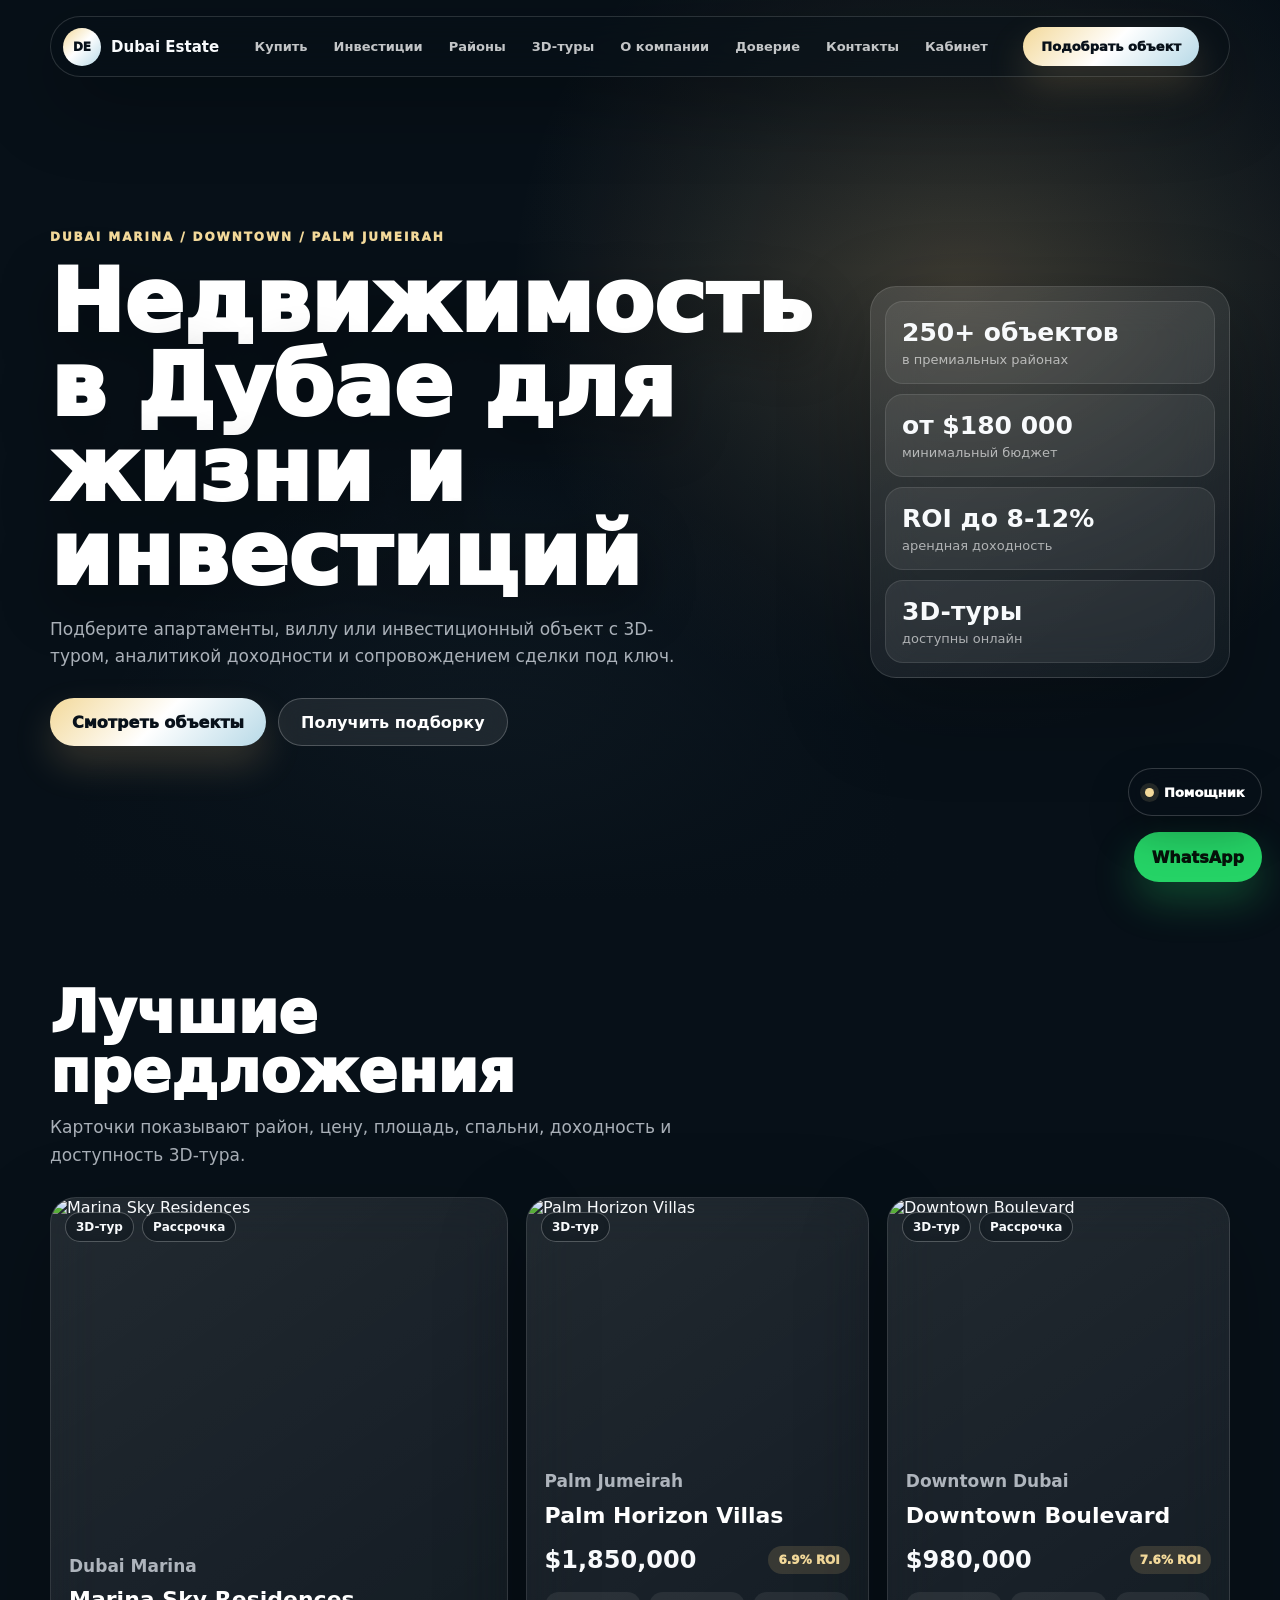
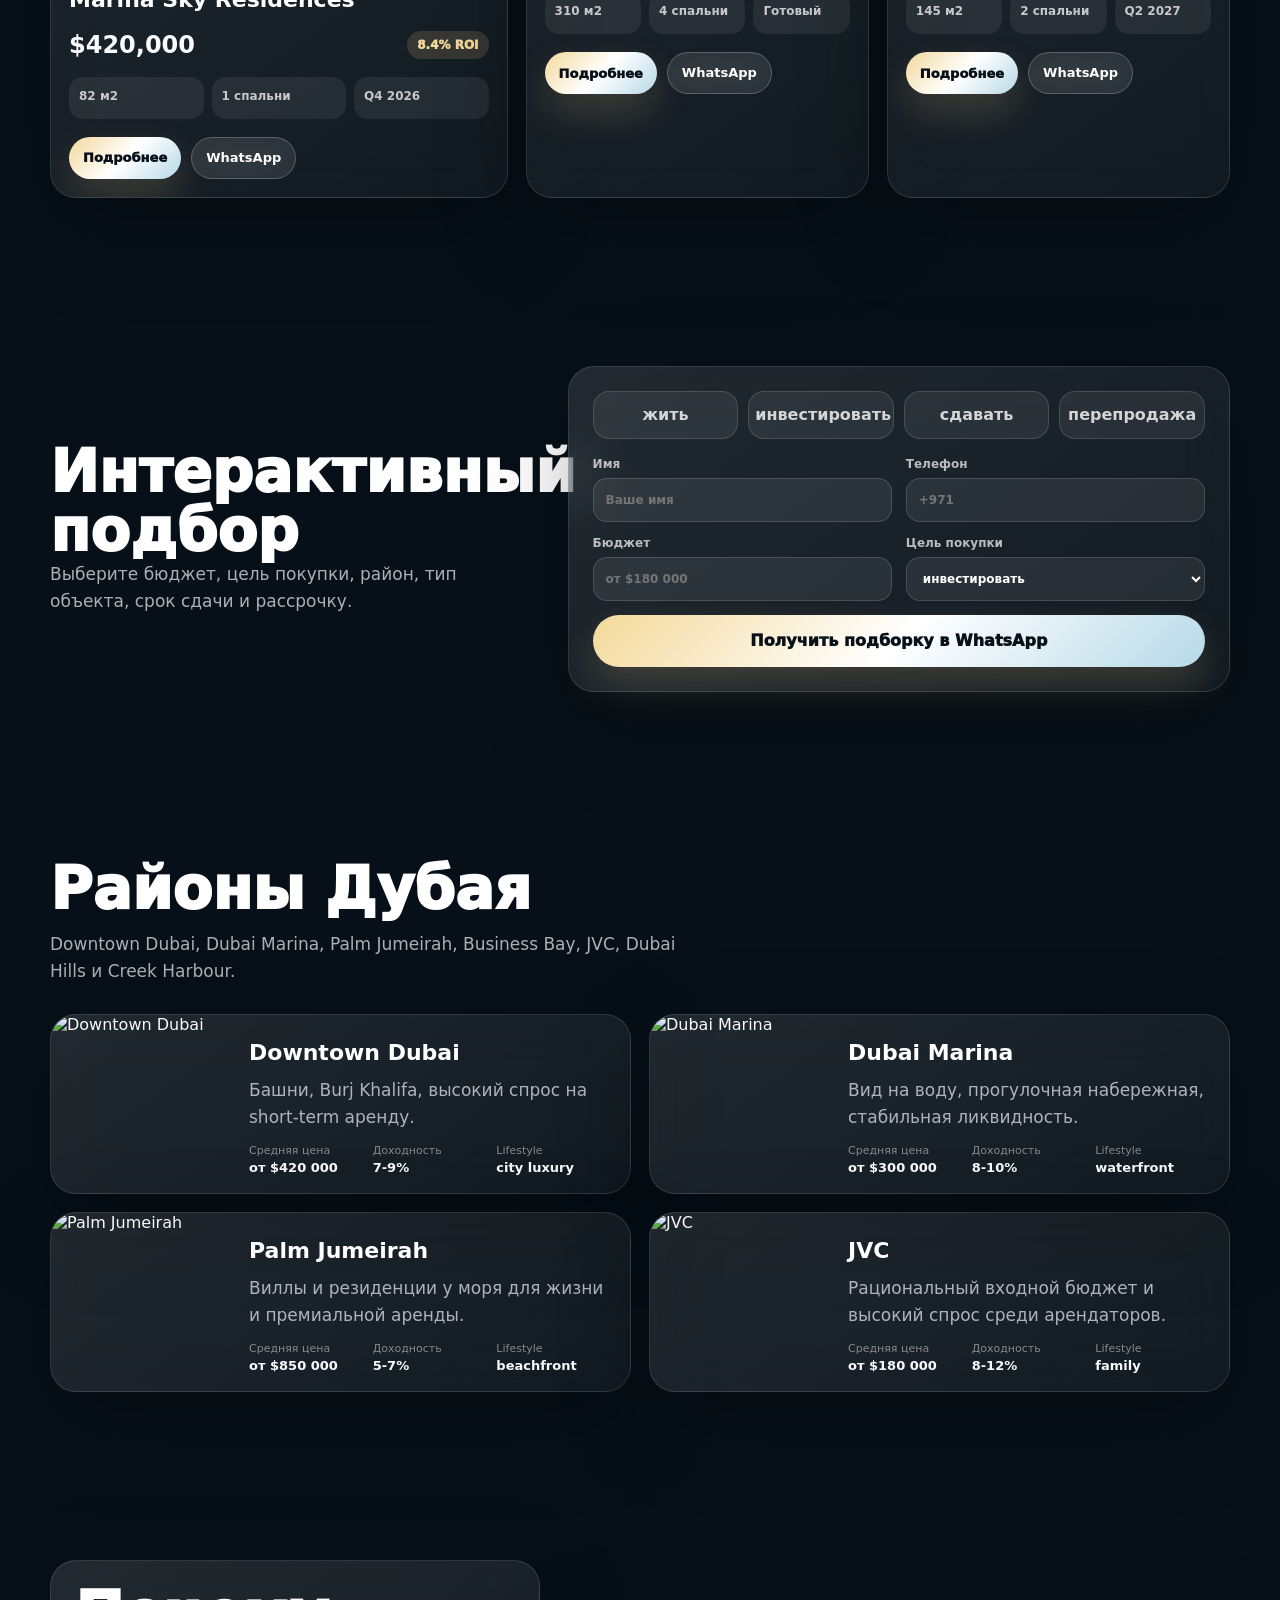
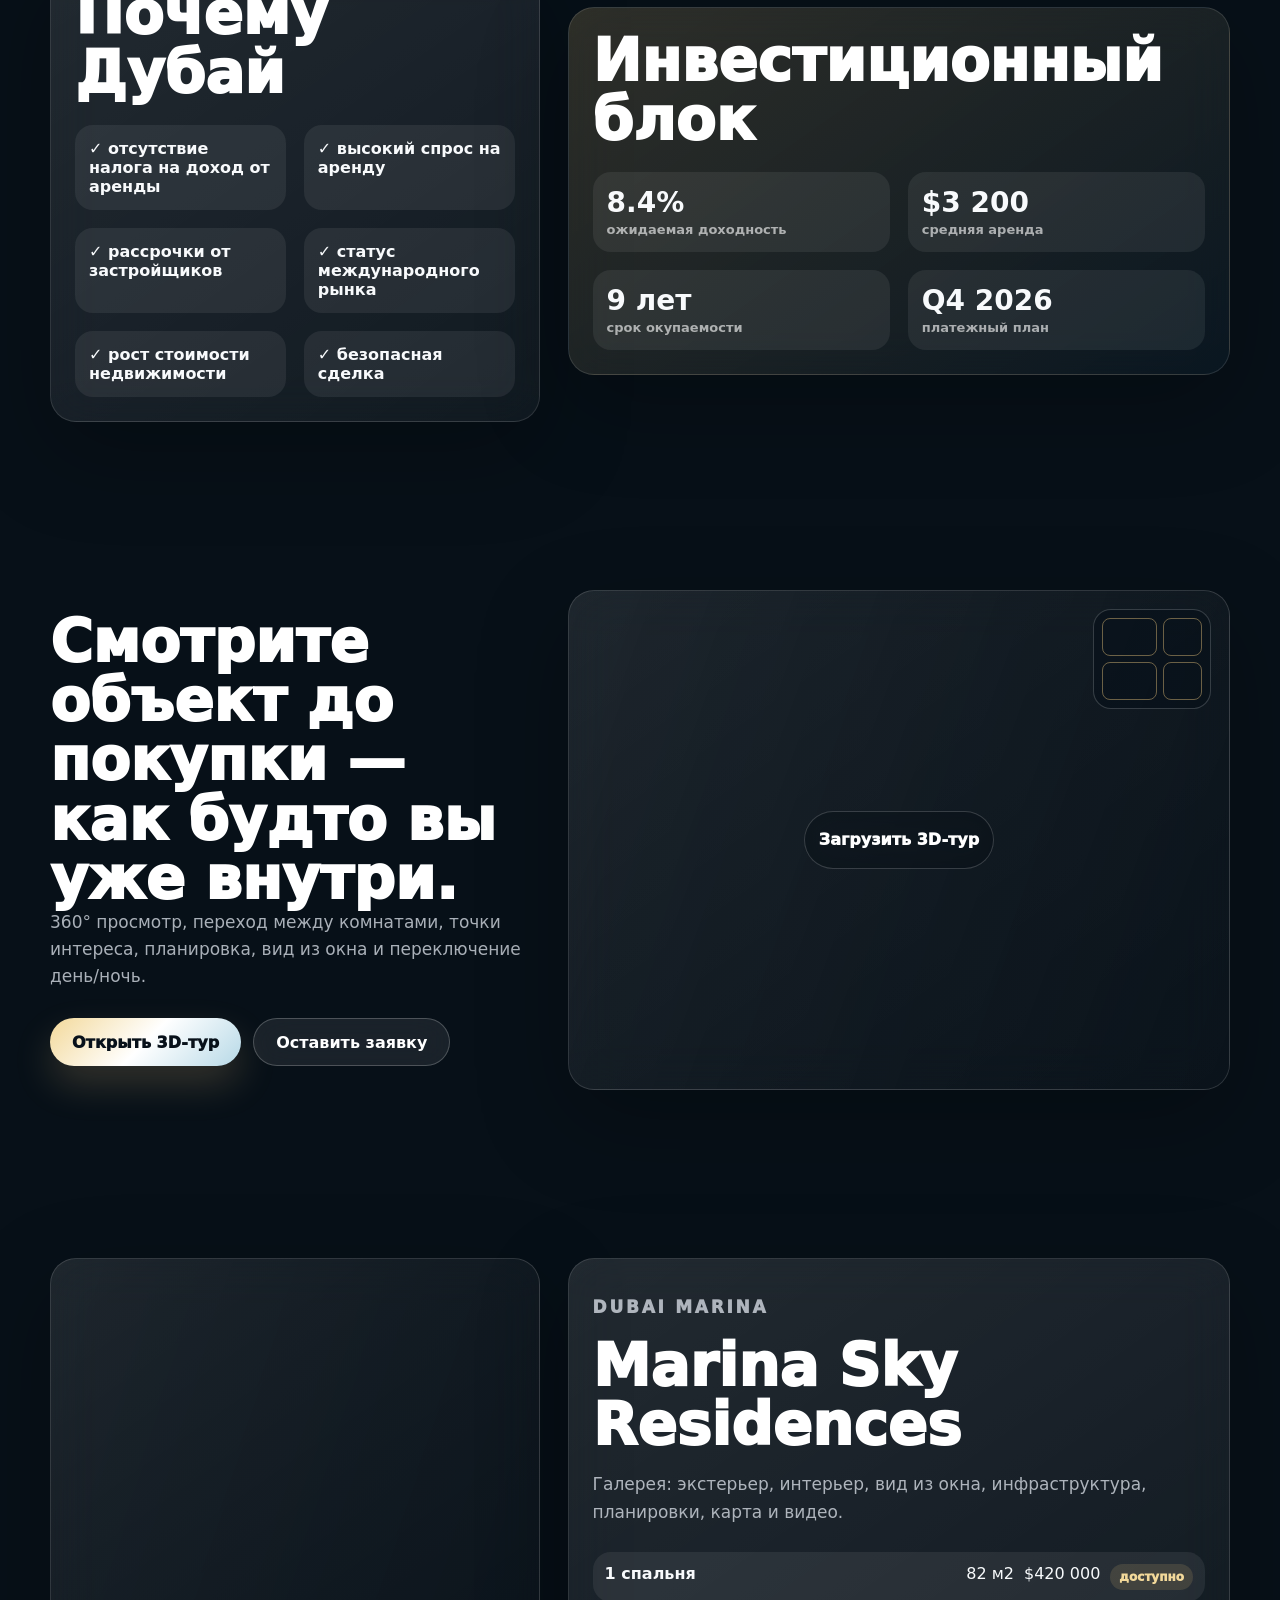
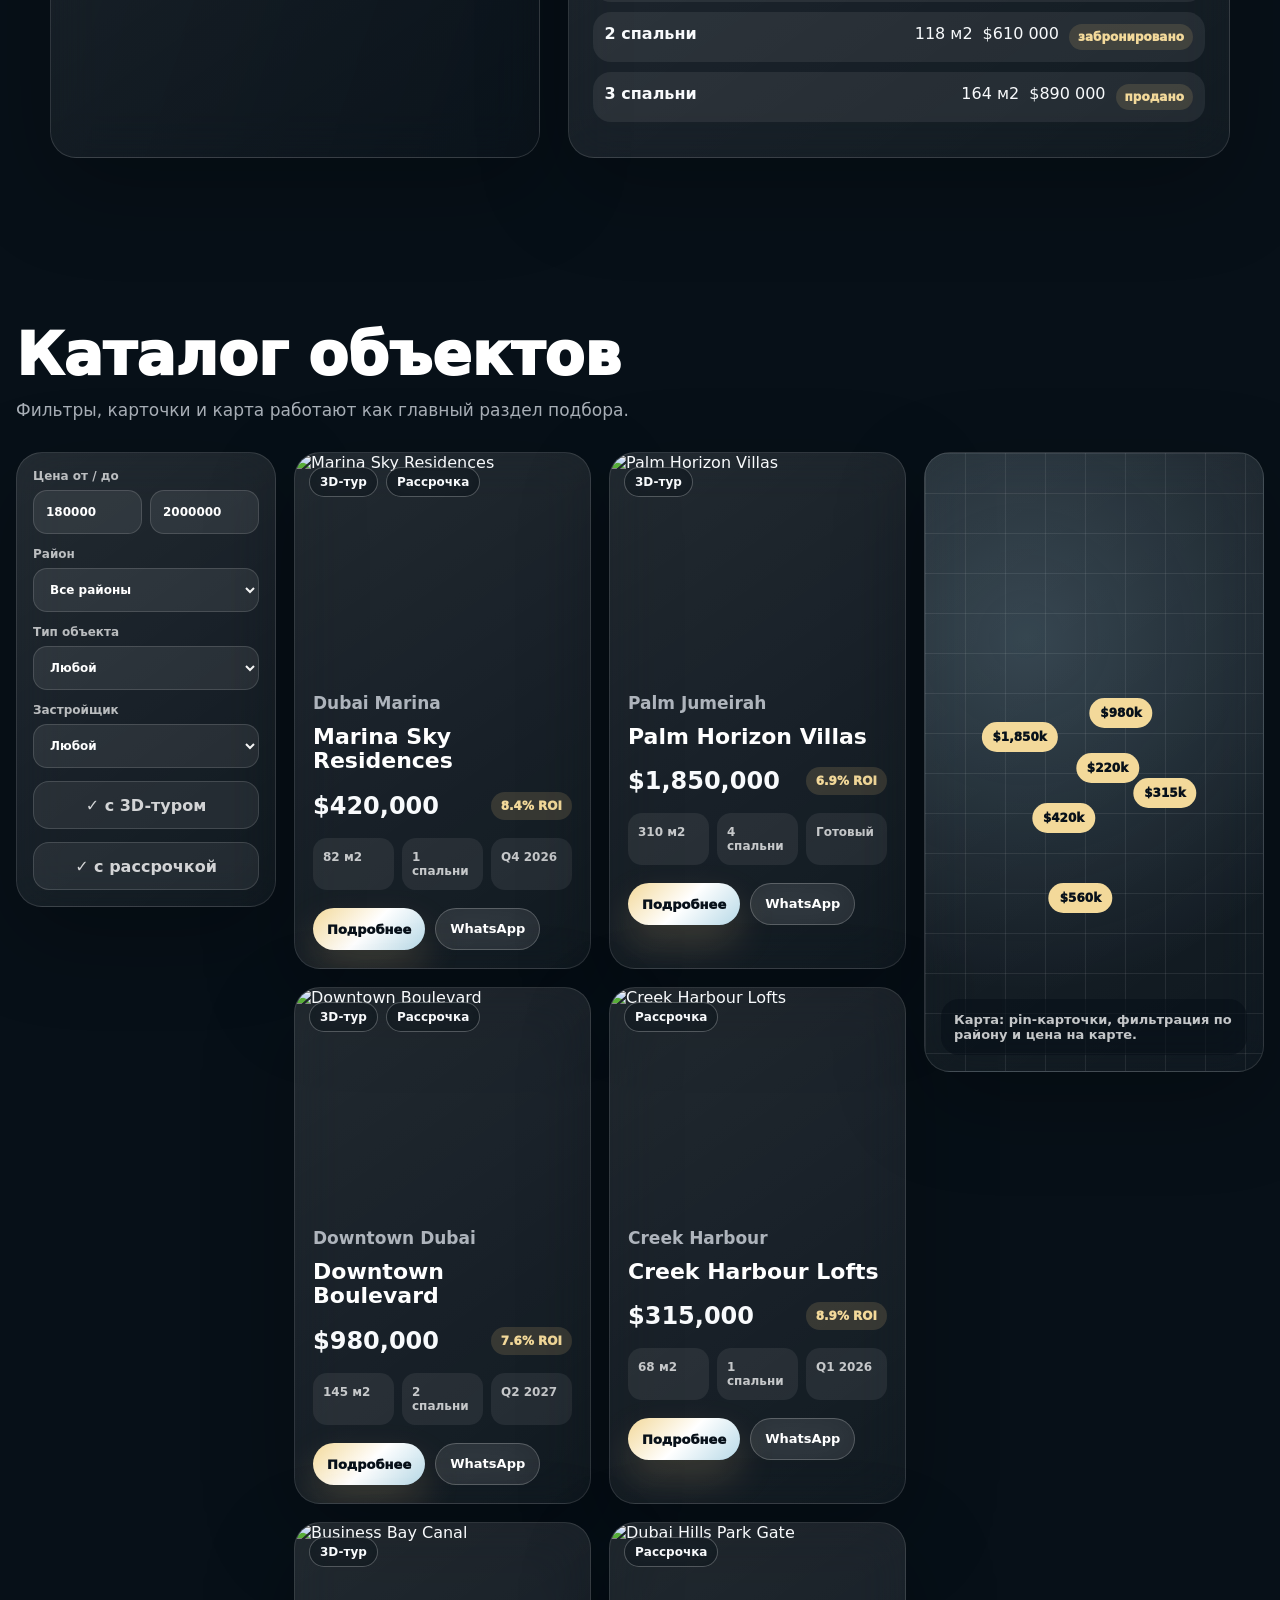
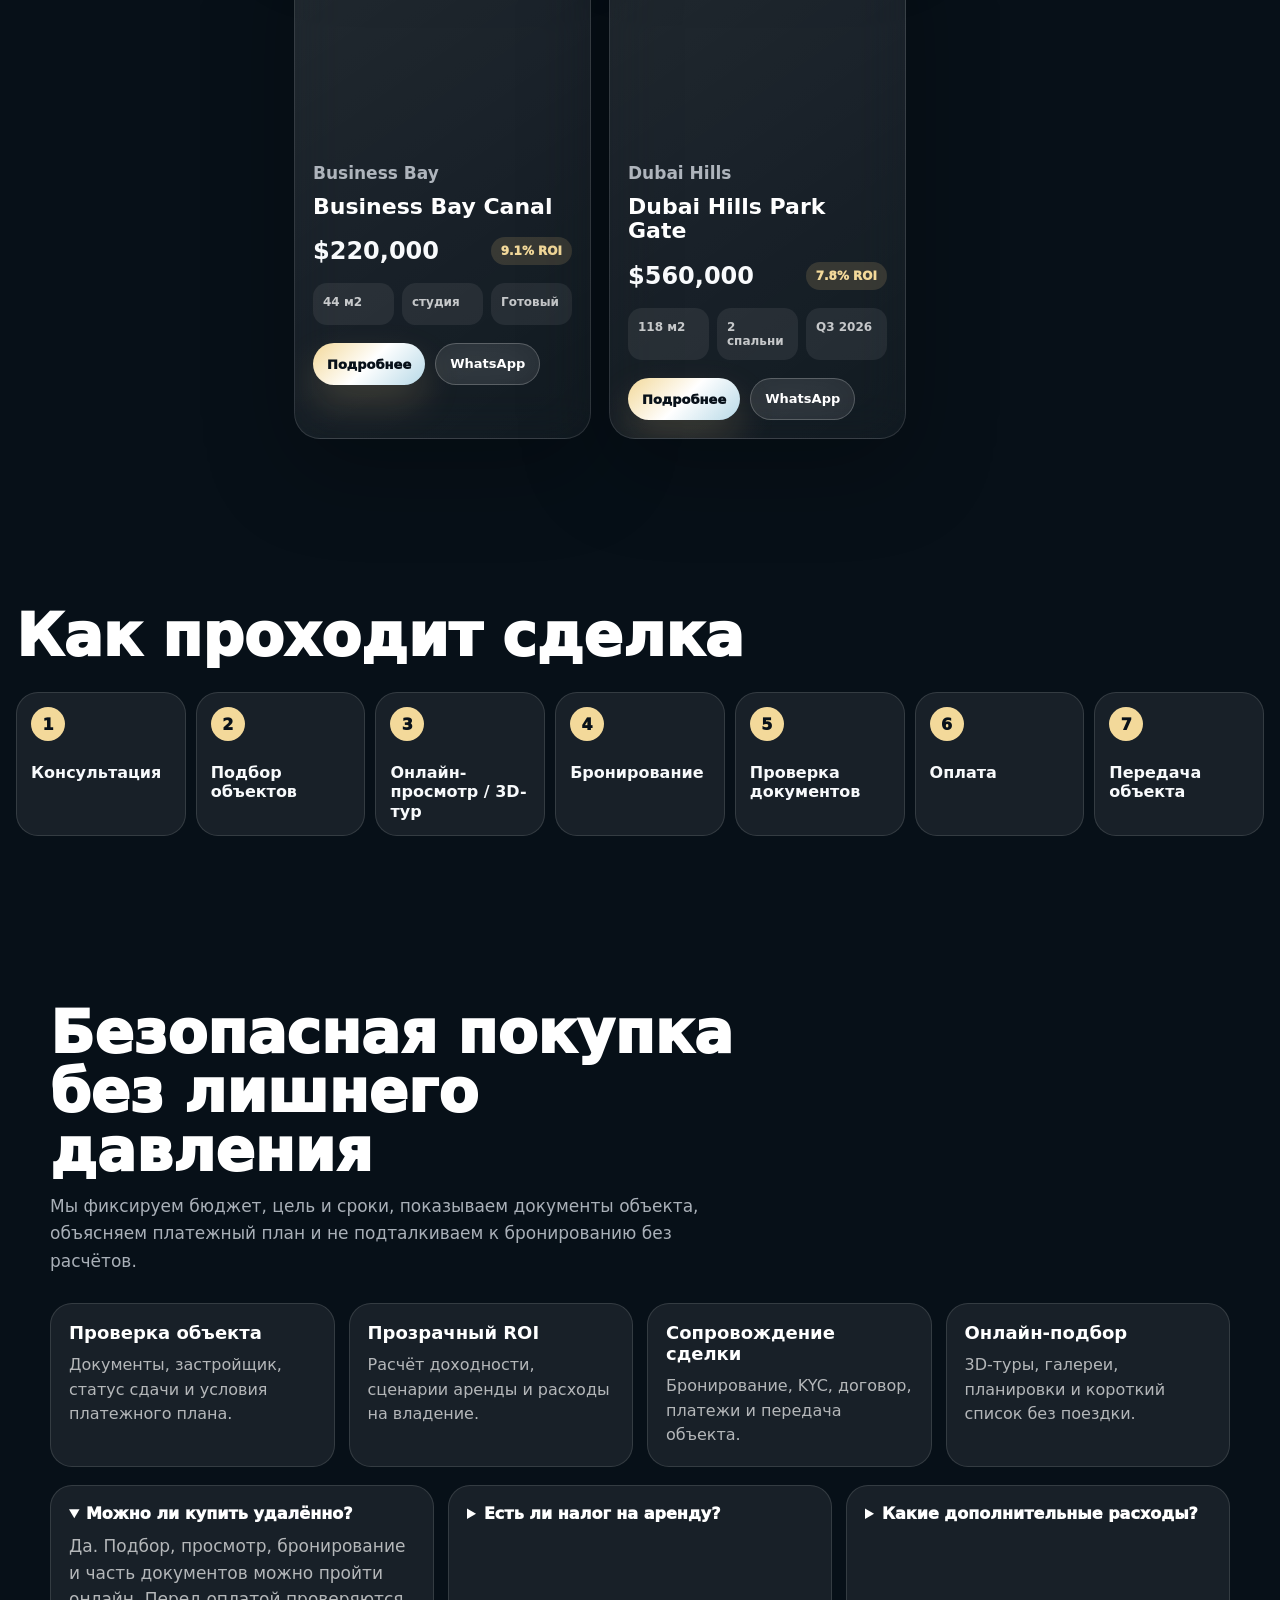
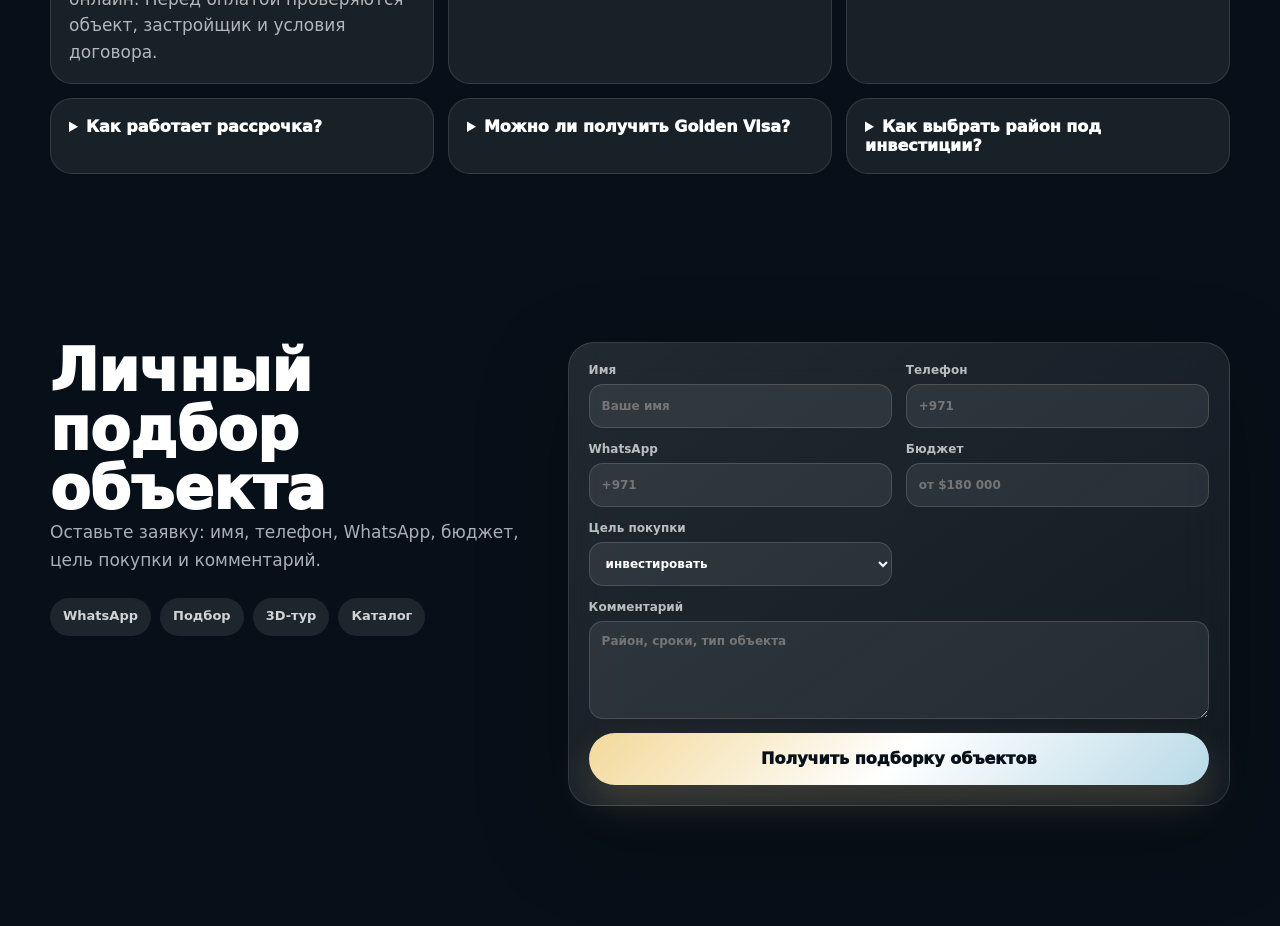
==== index.html @ 3cd375e5 "Make landing and admin buttons actionable" ====
<!doctype html>
<html lang="ru">
  <head>
    <meta charset="UTF-8" />
    <meta name="viewport" content="width=device-width, initial-scale=1.0" />
    <meta name="description" content="Подбор недвижимости в Дубае для жизни и инвестиций: каталог объектов, районы, 3D-туры, ROI, рассрочка и сопровождение сделки." />
    <meta property="og:title" content="Dubai Estate | Недвижимость в Дубае" />
    <meta property="og:description" content="Апартаменты, виллы и инвестиционные объекты в Dubai Marina, Downtown, Palm Jumeirah, Business Bay и Dubai Hills." />
    <meta property="og:type" content="website" />
    <meta property="og:image" content="https://images.unsplash.com/photo-1512453979798-5ea266f8880c?auto=format&fit=crop&w=1200&q=85" />
    <meta name="twitter:card" content="summary_large_image" />
    <link rel="icon" href='data:image/svg+xml,<svg xmlns="http://www.w3.org/2000/svg" viewBox="0 0 64 64"><rect width="64" height="64" rx="32" fill="%23071018"/><text x="32" y="39" font-family="Arial" font-size="20" font-weight="700" text-anchor="middle" fill="%23f3d99a">DE</text></svg>' />
    <script type="application/ld+json">
      {
        "@context": "https://schema.org",
        "@type": "FAQPage",
        "mainEntity": [
          {
            "@type": "Question",
            "name": "Можно ли купить недвижимость в Дубае удалённо?",
            "acceptedAnswer": {
              "@type": "Answer",
              "text": "Да. Подбор, онлайн-просмотр, бронирование и часть документов можно пройти дистанционно. Перед оплатой проверяются объект, застройщик и условия договора."
            }
          },
          {
            "@type": "Question",
            "name": "Есть ли налог на доход от аренды в Дубае?",
            "acceptedAnswer": {
              "@type": "Answer",
              "text": "В Дубае обычно нет налога на доход от аренды для частных инвесторов, но нужно учитывать сервисные платежи, сборы регистрации и расходы на управление объектом."
            }
          },
          {
            "@type": "Question",
            "name": "Можно ли купить объект в рассрочку от застройщика?",
            "acceptedAnswer": {
              "@type": "Answer",
              "text": "Да, многие застройщики предлагают платежные планы. Условия зависят от проекта, стадии строительства, первого взноса и срока передачи объекта."
            }
          }
        ]
      }
    </script>
    <title>Dubai Estate | Недвижимость в Дубае</title>
    <link rel="stylesheet" href="./styles.css" />
    <script src="https://cdn.jsdelivr.net/npm/@supabase/supabase-js@2"></script>
    <script src="./config.js"></script>
  </head>
  <body>
    <header class="header">
      <a class="logo" href="#top"><span>DE</span><strong>Dubai Estate</strong></a>
      <nav class="nav" aria-label="Основная навигация">
        <a href="#catalog">Купить</a>
        <a href="#invest">Инвестиции</a>
        <a href="#districts">Районы</a>
        <a href="#tour">3D-туры</a>
        <a href="#company">О компании</a>
        <a href="#trust">Доверие</a>
        <a href="#lead">Контакты</a>
        <a href="./admin.html">Кабинет</a>
      </nav>
      <a class="header-cta" href="#matching">Подобрать объект</a>
      <a class="menu" href="#catalog">Каталог</a>
    </header>

    <main id="top">
      <section class="hero">
        <div class="hero-bg"></div>
        <div class="hero-shade"></div>
        <div class="hero-inner">
          <div class="hero-copy">
            <p class="label">Dubai Marina / Downtown / Palm Jumeirah</p>
            <h1>Недвижимость в Дубае для жизни и инвестиций</h1>
            <p>Подберите апартаменты, виллу или инвестиционный объект с 3D-туром, аналитикой доходности и сопровождением сделки под ключ.</p>
            <div class="actions">
              <a class="primary" href="#catalog">Смотреть объекты</a>
              <a class="secondary" href="#matching">Получить подборку</a>
            </div>
          </div>
          <div class="stats">
            <div><strong>250+ объектов</strong><span>в премиальных районах</span></div>
            <div><strong>от $180 000</strong><span>минимальный бюджет</span></div>
            <div><strong>ROI до 8-12%</strong><span>арендная доходность</span></div>
            <div><strong>3D-туры</strong><span>доступны онлайн</span></div>
          </div>
        </div>
      </section>

      <section class="section">
        <div class="section-head">
          <h2>Лучшие предложения</h2>
          <p>Карточки показывают район, цену, площадь, спальни, доходность и доступность 3D-тура.</p>
        </div>
        <div class="best-grid" id="bestGrid"></div>
      </section>

      <section class="section matching" id="matching">
        <div>
          <h2>Интерактивный подбор</h2>
          <p>Выберите бюджет, цель покупки, район, тип объекта, срок сдачи и рассрочку.</p>
        </div>
        <div class="matching-panel">
          <div class="choice-grid">
            <button type="button" data-goal-choice="жить">жить</button>
            <button type="button" data-goal-choice="инвестировать">инвестировать</button>
            <button type="button" data-goal-choice="сдавать">сдавать</button>
            <button type="button" data-goal-choice="перепродажа">перепродажа</button>
          </div>
          <form class="lead-form compact">
            <label>Имя<input placeholder="Ваше имя" /></label>
            <label>Телефон<input placeholder="+971" /></label>
            <label>Бюджет<input placeholder="от $180 000" /></label>
            <label>Цель покупки<select><option>инвестировать</option><option>жить</option><option>сдавать</option><option>перепродажа</option></select></label>
            <button type="submit">Получить подборку в WhatsApp</button>
          </form>
        </div>
      </section>

      <section class="section" id="districts">
        <div class="section-head">
          <h2>Районы Дубая</h2>
          <p>Downtown Dubai, Dubai Marina, Palm Jumeirah, Business Bay, JVC, Dubai Hills и Creek Harbour.</p>
        </div>
        <div class="district-grid" id="districtGrid"></div>
      </section>

      <section class="section invest" id="invest">
        <div class="panel">
          <h2>Почему Дубай</h2>
          <div class="benefit-grid">
            <div>✓ отсутствие налога на доход от аренды</div>
            <div>✓ высокий спрос на аренду</div>
            <div>✓ рассрочки от застройщиков</div>
            <div>✓ статус международного рынка</div>
            <div>✓ рост стоимости недвижимости</div>
            <div>✓ безопасная сделка</div>
          </div>
        </div>
        <div class="panel dark">
          <h2>Инвестиционный блок</h2>
          <div class="metric-grid">
            <div><strong>8.4%</strong><span>ожидаемая доходность</span></div>
            <div><strong>$3 200</strong><span>средняя аренда</span></div>
            <div><strong>9 лет</strong><span>срок окупаемости</span></div>
            <div><strong>Q4 2026</strong><span>платежный план</span></div>
          </div>
        </div>
      </section>

      <section class="section tour" id="tour">
        <div>
          <h2>Смотрите объект до покупки — как будто вы уже внутри.</h2>
          <p>360° просмотр, переход между комнатами, точки интереса, планировка, вид из окна и переключение день/ночь.</p>
          <div class="actions">
            <button class="primary" id="loadTour" type="button">Открыть 3D-тур</button>
            <a class="secondary" href="#lead">Оставить заявку</a>
          </div>
        </div>
        <div class="tour-view" id="tourView">
          <button class="tour-loader" id="tourLoader" type="button">Загрузить 3D-тур</button>
          <div class="floorplan"><span></span><span></span><span></span><span></span></div>
        </div>
      </section>

      <section class="section project" id="company">
        <div class="project-media"></div>
        <div class="panel project-copy">
          <p class="label">Dubai Marina</p>
          <h2>Marina Sky Residences</h2>
          <p>Галерея: экстерьер, интерьер, вид из окна, инфраструктура, планировки, карта и видео.</p>
          <div class="layouts">
            <div><strong>1 спальня</strong><span>82 м2</span><span>$420 000</span><em>доступно</em></div>
            <div><strong>2 спальни</strong><span>118 м2</span><span>$610 000</span><em>забронировано</em></div>
            <div><strong>3 спальни</strong><span>164 м2</span><span>$890 000</span><em>продано</em></div>
          </div>
        </div>
      </section>

      <section class="section catalog" id="catalog">
        <div class="section-head">
          <h2>Каталог объектов</h2>
          <p>Фильтры, карточки и карта работают как главный раздел подбора.</p>
        </div>
        <button class="filter-open" id="filterOpen" type="button" aria-expanded="false" aria-controls="catalogFilters">Фильтры</button>
        <div class="catalog-grid">
          <aside class="filters" id="catalogFilters">
            <label>Цена от / до <div class="range-row"><input id="priceFrom" type="number" value="180000" min="0" step="10000" /><input id="priceTo" type="number" value="2000000" min="0" step="10000" /></div></label>
            <label>Район <select id="districtFilter"><option>Все районы</option><option>Dubai Marina</option><option>Palm Jumeirah</option><option>Downtown Dubai</option><option>Creek Harbour</option><option>Business Bay</option><option>Dubai Hills</option></select></label>
            <label>Тип объекта <select id="typeFilter"><option>Любой</option><option>Апартаменты</option><option>Вилла</option><option>Пентхаус</option></select></label>
            <label>Застройщик <select id="developerFilter"><option>Любой</option><option>Emaar</option><option>Damac</option><option>Ellington</option><option>Sobha</option></select></label>
            <button class="toggle" id="tourOnly" type="button">✓ с 3D-туром</button>
            <button class="toggle" id="installmentOnly" type="button">✓ с рассрочкой</button>
          </aside>
          <div class="cards-grid" id="catalogGrid"></div>
          <aside class="map" id="mapPins"><div class="map-grid"></div><div class="map-note">Карта: pin-карточки, фильтрация по району и цена на карте.</div></aside>
        </div>
      </section>

      <section class="section steps">
        <h2>Как проходит сделка</h2>
        <div class="steps-line">
          <div><span>1</span><strong>Консультация</strong></div>
          <div><span>2</span><strong>Подбор объектов</strong></div>
          <div><span>3</span><strong>Онлайн-просмотр / 3D-тур</strong></div>
          <div><span>4</span><strong>Бронирование</strong></div>
          <div><span>5</span><strong>Проверка документов</strong></div>
          <div><span>6</span><strong>Оплата</strong></div>
          <div><span>7</span><strong>Передача объекта</strong></div>
        </div>
      </section>


      <section class="section trust" id="trust">
        <div class="section-head">
          <h2>Безопасная покупка без лишнего давления</h2>
          <p>Мы фиксируем бюджет, цель и сроки, показываем документы объекта, объясняем платежный план и не подталкиваем к бронированию без расчётов.</p>
        </div>
        <div class="trust-grid">
          <div><strong>Проверка объекта</strong><span>Документы, застройщик, статус сдачи и условия платежного плана.</span></div>
          <div><strong>Прозрачный ROI</strong><span>Расчёт доходности, сценарии аренды и расходы на владение.</span></div>
          <div><strong>Сопровождение сделки</strong><span>Бронирование, KYC, договор, платежи и передача объекта.</span></div>
          <div><strong>Онлайн-подбор</strong><span>3D-туры, галереи, планировки и короткий список без поездки.</span></div>
        </div>
        <div class="faq-grid">
          <details open><summary>Можно ли купить удалённо?</summary><p>Да. Подбор, просмотр, бронирование и часть документов можно пройти онлайн. Перед оплатой проверяются объект, застройщик и условия договора.</p></details>
          <details><summary>Есть ли налог на аренду?</summary><p>Для частных инвесторов обычно нет налога на доход от аренды, но в расчёте нужно учитывать сервисные платежи, управление объектом и регистрационные сборы.</p></details>
          <details><summary>Какие дополнительные расходы?</summary><p>Обычно учитываются регистрационные сборы, сервисные платежи, комиссия брокера на вторичном рынке и расходы на управление арендой.</p></details>
          <details><summary>Как работает рассрочка?</summary><p>Платёжный план зависит от застройщика и стадии проекта: первый взнос, платежи во время строительства и финальный платёж при передаче.</p></details>
          <details><summary>Можно ли получить Golden Visa?</summary><p>Возможность зависит от стоимости объекта и действующих правил. Перед покупкой проверяем порог, тип объекта и требования к оформлению.</p></details>
          <details><summary>Как выбрать район под инвестиции?</summary><p>Смотрим бюджет входа, спрос на аренду, будущую инфраструктуру, ликвидность и конкуренцию в конкретном типе объекта.</p></details>
        </div>
      </section>

      <section class="section lead" id="lead">
        <div>
          <h2>Личный подбор объекта</h2>
          <p>Оставьте заявку: имя, телефон, WhatsApp, бюджет, цель покупки и комментарий.</p>
          <div class="contact-strip"><span>WhatsApp</span><span>Подбор</span><span>3D-тур</span><span>Каталог</span></div>
        </div>
        <form class="lead-form">
          <label>Имя<input placeholder="Ваше имя" /></label>
          <label>Телефон<input placeholder="+971" /></label>
          <label>WhatsApp<input placeholder="+971" /></label>
          <label>Бюджет<input placeholder="от $180 000" /></label>
          <label>Цель покупки<select><option>инвестировать</option><option>жить</option><option>сдавать</option><option>перепродажа</option></select></label>
          <label class="full">Комментарий<textarea placeholder="Район, сроки, тип объекта"></textarea></label>
          <button type="submit">Получить подборку объектов</button>
        </form>
      </section>
    </main>


    <div class="property-modal" id="propertyModal" hidden>
      <button class="modal-backdrop" id="modalBackdrop" type="button" aria-label="Закрыть карточку"></button>
      <article class="modal-card" role="dialog" aria-modal="true" aria-labelledby="modalTitle">
        <button class="modal-close" id="modalClose" type="button" aria-label="Закрыть">×</button>
        <div id="modalContent"></div>
      </article>
    </div>

    <section class="assistant-widget" id="estateAssistant" aria-label="Помощник по подбору недвижимости">
      <button class="assistant-toggle" id="assistantToggle" type="button" aria-expanded="false" aria-controls="assistantPanel">
        <span class="assistant-mark" aria-hidden="true"></span>
        <span>Помощник</span>
      </button>
      <div class="assistant-panel" id="assistantPanel" hidden>
        <div class="assistant-head">
          <div>
            <p>Тихий помощник</p>
            <strong>Подбор без лишних вопросов</strong>
          </div>
          <button class="assistant-close" id="assistantClose" type="button" aria-label="Закрыть помощника">×</button>
        </div>
        <div class="assistant-messages" id="assistantMessages"></div>
        <div class="assistant-chips" aria-label="Быстрые запросы">
          <button type="button" data-assistant-prompt="До $500k">До $500k</button>
          <button type="button" data-assistant-prompt="Для инвестиций">Инвестиции</button>
          <button type="button" data-assistant-prompt="С 3D-туром">3D-тур</button>
          <button type="button" data-assistant-prompt="С рассрочкой">Рассрочка</button>
        </div>
        <form class="assistant-form" id="assistantForm">
          <input id="assistantInput" autocomplete="off" placeholder="Бюджет, район или цель" />
          <button type="submit">Найти</button>
        </form>
      </div>
    </section>

    <a class="sticky-cta" href="https://wa.me/971502791555?text=%D0%97%D0%B4%D1%80%D0%B0%D0%B2%D1%81%D1%82%D0%B2%D1%83%D0%B9%D1%82%D0%B5%21%20%D0%A5%D0%BE%D1%87%D1%83%20%D0%BF%D0%BE%D0%BB%D1%83%D1%87%D0%B8%D1%82%D1%8C%20%D0%BF%D0%BE%D0%B4%D0%B1%D0%BE%D1%80%D0%BA%D1%83%20%D0%BD%D0%B5%D0%B4%D0%B2%D0%B8%D0%B6%D0%B8%D0%BC%D0%BE%D1%81%D1%82%D0%B8%20%D0%B2%20%D0%94%D1%83%D0%B1%D0%B0%D0%B5." target="_blank" rel="noreferrer">WhatsApp</a>
    <script src="./script.js"></script>
  </body>
</html>
---- styles.css ----
:root {
  --bg: #071018;
  --panel: rgba(255, 255, 255, 0.08);
  --line: rgba(255, 255, 255, 0.14);
  --gold: #f3d99a;
  --blue: #b7d9e7;
  --text: #f8fafc;
  --muted: rgba(226, 232, 240, 0.74);
}

* { box-sizing: border-box; }
html { scroll-behavior: smooth; }
body {
  margin: 0;
  min-width: 320px;
  background: var(--bg);
  color: var(--text);
  font-family: Inter, ui-sans-serif, system-ui, -apple-system, BlinkMacSystemFont, "Segoe UI", sans-serif;
}

button, input, select, textarea { font: inherit; }
a { color: inherit; }

.header {
  position: fixed;
  left: 50%;
  top: 16px;
  z-index: 50;
  display: grid;
  width: min(1180px, calc(100% - 32px));
  grid-template-columns: auto 1fr auto auto;
  align-items: center;
  gap: 18px;
  transform: translateX(-50%);
  border: 1px solid var(--line);
  border-radius: 999px;
  background: rgba(7, 16, 24, 0.58);
  padding: 10px 12px;
  box-shadow: 0 24px 80px rgba(0, 0, 0, 0.32);
  backdrop-filter: blur(22px);
}

.logo {
  display: inline-flex;
  align-items: center;
  gap: 10px;
  text-decoration: none;
}

.logo span {
  display: grid;
  width: 38px;
  height: 38px;
  place-items: center;
  border-radius: 50%;
  background: linear-gradient(135deg, var(--gold), #fff 48%, var(--blue));
  color: #08111a;
  font-size: 12px;
  font-weight: 950;
}

.logo strong { font-size: 15px; }
.nav { display: flex; justify-content: center; gap: 2px; }
.nav a {
  border-radius: 999px;
  padding: 10px 12px;
  color: rgba(255, 255, 255, 0.76);
  font-size: 13px;
  font-weight: 800;
  text-decoration: none;
  white-space: nowrap;
}
.nav a:hover { background: rgba(255,255,255,.1); color: #fff; }

.header-cta, .primary, .lead-form button {
  border: 0;
  border-radius: 999px;
  background: linear-gradient(135deg, var(--gold), #fff 50%, var(--blue));
  color: #08111a;
  cursor: pointer;
  font-weight: 950;
  text-decoration: none;
  box-shadow: 0 18px 38px rgba(229, 192, 123, 0.2);
}

.header-cta { padding: 12px 18px; font-size: 13px; }
.menu {
  display: none;
  min-height: 42px;
  align-items: center;
  justify-content: center;
  border: 1px solid var(--line);
  border-radius: 999px;
  background: rgba(255,255,255,.08);
  color: #fff;
  padding: 0 14px;
  font-size: 13px;
  font-weight: 900;
  text-decoration: none;
}

.hero {
  position: relative;
  min-height: 100dvh;
  overflow: hidden;
}
.hero-bg, .hero-shade { position: absolute; inset: 0; }
.hero-bg {
  min-height: 115%;
  background:
    linear-gradient(90deg, rgba(7,16,24,.7), rgba(7,16,24,.06) 48%, rgba(7,16,24,.58)),
    url("https://images.unsplash.com/photo-1512453979798-5ea266f8880c?auto=format&fit=crop&w=2200&q=90") center / cover;
  animation: camera 18s ease-in-out infinite alternate;
}
.hero-bg::after {
  position: absolute;
  inset: 0;
  content: "";
  background:
    radial-gradient(circle at 75% 28%, rgba(229, 192, 123, 0.24), transparent 28rem),
    radial-gradient(circle at 38% 84%, rgba(141, 181, 201, 0.18), transparent 26rem);
  mix-blend-mode: screen;
}
@keyframes camera {
  from { transform: scale(1.03) translate3d(-1%, -1%, 0); }
  to { transform: scale(1.1) translate3d(1%, 1%, 0); }
}
.hero-shade { background: linear-gradient(180deg, rgba(7,16,24,.52), transparent 30%, var(--bg)); }
.hero-inner {
  position: relative;
  z-index: 2;
  display: grid;
  width: min(1180px, calc(100% - 32px));
  min-height: 100dvh;
  grid-template-columns: minmax(0, 1fr) 360px;
  align-items: center;
  gap: 42px;
  margin: 0 auto;
  padding: 112px 0 48px;
}
.hero-copy { max-width: 780px; }
.label {
  color: var(--gold);
  font-size: 12px;
  font-weight: 950;
  letter-spacing: .16em;
  text-transform: uppercase;
}
h1, h2, h3 { margin: 0; letter-spacing: 0; }
.hero h1 {
  max-width: 780px;
  margin: 16px 0 18px;
  color: #fff;
  font-size: clamp(44px, 7vw, 88px);
  font-weight: 950;
  line-height: .96;
  overflow-wrap: anywhere;
  text-shadow: 0 18px 55px rgba(0,0,0,.45);
}
.hero-copy > p:not(.label), .section p {
  max-width: 650px;
  margin: 0;
  color: var(--muted);
  font-size: 17px;
  line-height: 1.6;
}
.actions { display: flex; flex-wrap: wrap; gap: 12px; margin-top: 28px; }
.actions a, .actions button {
  display: inline-flex;
  min-height: 48px;
  align-items: center;
  justify-content: center;
  border-radius: 999px;
  padding: 0 22px;
  white-space: nowrap;
}
.secondary {
  border: 1px solid rgba(255,255,255,.22);
  background: rgba(255,255,255,.08);
  color: #fff;
  cursor: pointer;
  font-weight: 900;
  text-decoration: none;
  backdrop-filter: blur(18px);
}
.stats, .panel, .property-card, .district-card, .matching-panel, .tour-view, .project-media, .filters, .map, .lead-form {
  border: 1px solid rgba(255,255,255,.12);
  border-radius: 26px;
  background: linear-gradient(145deg, rgba(255,255,255,.11), rgba(255,255,255,.045));
  box-shadow: 0 30px 90px rgba(0,0,0,.26);
  backdrop-filter: blur(24px);
}
.stats { display: grid; gap: 10px; padding: 14px; }
.stats div {
  border: 1px solid rgba(255,255,255,.1);
  border-radius: 18px;
  background: rgba(255,255,255,.07);
  padding: 16px;
}
.stats strong { display: block; font-size: 25px; }
.stats span { display: block; margin-top: 5px; color: rgba(255,255,255,.62); font-size: 13px; }

.section {
  width: min(1180px, calc(100% - 32px));
  margin: 0 auto;
  padding: 84px 0;
}
.section-head { display: grid; max-width: 720px; gap: 12px; margin-bottom: 28px; }
.section h2 { color: #fff; font-size: clamp(32px, 5vw, 58px); font-weight: 950; line-height: 1.02; }

.best-grid, .cards-grid, .district-grid, .benefit-grid, .metric-grid { display: grid; gap: 18px; }
.best-grid { grid-template-columns: 1.2fr .9fr .9fr; }
.property-card { overflow: hidden; transition: transform .2s ease, border-color .2s ease; }
.property-card:hover { transform: translateY(-5px); border-color: rgba(229,192,123,.36); }
.card-media { position: relative; aspect-ratio: 1.35; overflow: hidden; }
.card-media img, .district-card img { width: 100%; height: 100%; object-fit: cover; }
.badges { position: absolute; left: 14px; top: 14px; display: flex; gap: 8px; flex-wrap: wrap; }
.badges span {
  border: 1px solid rgba(255,255,255,.26);
  border-radius: 999px;
  background: rgba(7,16,24,.58);
  padding: 7px 10px;
  font-size: 12px;
  font-weight: 900;
  backdrop-filter: blur(14px);
}
.card-body { display: grid; gap: 18px; padding: 18px; }
.location { color: var(--gold); font-size: 12px; font-weight: 900; }
.card-body h3, .district-card h3 { margin-top: 8px; color: #fff; font-size: 22px; line-height: 1.12; }
.price-row { display: flex; align-items: center; justify-content: space-between; gap: 12px; }
.price-row strong { font-size: 24px; }
.price-row span {
  border-radius: 999px;
  background: rgba(229,192,123,.16);
  padding: 7px 10px;
  color: var(--gold);
  font-size: 12px;
  font-weight: 950;
}
.specs { display: grid; grid-template-columns: repeat(3, minmax(0, 1fr)); gap: 8px; }
.specs span {
  min-height: 42px;
  border-radius: 14px;
  background: rgba(255,255,255,.07);
  padding: 12px 10px;
  color: rgba(255,255,255,.74);
  font-size: 12px;
  font-weight: 800;
}
.card-actions { display: flex; gap: 10px; flex-wrap: wrap; }
.card-actions a {
  min-height: 42px;
  border-radius: 999px;
  padding: 12px 14px;
  font-size: 13px;
  font-weight: 900;
  text-decoration: none;
}


.property-card button.primary { min-height: 42px; padding: 12px 14px; font-size: 13px; }
.trust-grid, .faq-grid { display: grid; gap: 14px; }
.trust-grid { grid-template-columns: repeat(4, minmax(0, 1fr)); margin-bottom: 18px; }
.trust-grid div, .faq-grid details {
  border: 1px solid rgba(255,255,255,.12);
  border-radius: 22px;
  background: rgba(255,255,255,.07);
  padding: 18px;
}
.trust-grid strong { display: block; color: #fff; font-size: 18px; }
.trust-grid span, .faq-grid p { display: block; margin-top: 10px; color: rgba(255,255,255,.68); line-height: 1.55; }
.faq-grid { grid-template-columns: repeat(3, minmax(0, 1fr)); }
.faq-grid summary { color: #fff; cursor: pointer; font-weight: 950; }
body.modal-open { overflow: hidden; }
.property-modal { position: fixed; inset: 0; z-index: 80; display: grid; place-items: center; padding: 18px; }
.property-modal[hidden] { display: none; }
.modal-backdrop { position: absolute; inset: 0; border: 0; background: rgba(2,7,12,.72); cursor: pointer; backdrop-filter: blur(10px); }
.modal-card { position: relative; z-index: 2; width: min(1040px, 100%); max-height: min(860px, calc(100dvh - 36px)); overflow-y: auto; border: 1px solid rgba(255,255,255,.14); border-radius: 26px; background: #071018; box-shadow: 0 40px 110px rgba(0,0,0,.46); }
.modal-close { position: sticky; top: 14px; left: calc(100% - 54px); z-index: 5; display: grid; width: 40px; height: 40px; place-items: center; border: 1px solid rgba(255,255,255,.14); border-radius: 50%; background: rgba(255,255,255,.08); color: #fff; cursor: pointer; font-size: 24px; }
.modal-gallery { display: grid; grid-template-columns: 1.25fr .75fr; gap: 8px; padding: 18px 18px 0; }
.modal-gallery img { width: 100%; height: 230px; object-fit: cover; border-radius: 18px; }
.modal-gallery img:first-child { height: 468px; grid-row: span 2; }
.modal-body { display: grid; gap: 18px; padding: 24px; }
.modal-body h2 { font-size: clamp(30px, 4vw, 52px); line-height: 1.02; }
.modal-body p:not(.label) { color: rgba(255,255,255,.72); line-height: 1.6; }
.modal-metrics { display: grid; grid-template-columns: repeat(4, minmax(0,1fr)); gap: 10px; }
.modal-metrics div, .modal-plan span { border-radius: 18px; background: rgba(255,255,255,.07); padding: 14px; }
.modal-metrics strong { display: block; color: #fff; font-size: 20px; }
.modal-metrics span, .modal-plan span { color: rgba(255,255,255,.64); font-size: 12px; font-weight: 850; }
.modal-plan { display: grid; grid-template-columns: 1.5fr 1fr 1fr; gap: 10px; }

.matching, .invest, .tour, .project, .lead {
  display: grid;
  grid-template-columns: minmax(0,.85fr) minmax(0,1.15fr);
  align-items: center;
  gap: 28px;
}
.matching-panel, .panel { padding: 24px; }
.choice-grid { display: grid; grid-template-columns: repeat(4, minmax(0,1fr)); gap: 10px; margin-bottom: 18px; }
.choice-grid button, .toggle, .filter-open {
  min-height: 48px;
  border: 1px solid rgba(255,255,255,.14);
  border-radius: 16px;
  background: rgba(255,255,255,.07);
  color: rgba(255,255,255,.8);
  cursor: pointer;
  font-weight: 900;
}
.choice-grid button.active, .toggle.active, .filter-open[aria-expanded="true"] {
  border-color: rgba(243,217,154,.44);
  background: rgba(243,217,154,.15);
  color: #fff;
}

.district-grid { grid-template-columns: repeat(2, minmax(0,1fr)); }
.district-card { display: grid; grid-template-columns: 180px minmax(0,1fr); overflow: hidden; }
.district-card > div { display: grid; gap: 12px; padding: 18px; }
.district-card img { min-height: 100%; }
.district-card dl { display: grid; grid-template-columns: repeat(3, minmax(0,1fr)); gap: 8px; margin: 0; }
.district-card dt { color: rgba(255,255,255,.48); font-size: 11px; }
.district-card dd { margin: 3px 0 0; font-size: 13px; font-weight: 900; }

.benefit-grid, .metric-grid { grid-template-columns: repeat(2, minmax(0,1fr)); margin-top: 22px; }
.benefit-grid div, .metric-grid div {
  border-radius: 18px;
  background: rgba(255,255,255,.07);
  padding: 14px;
  font-weight: 850;
}
.panel.dark { background: linear-gradient(145deg, rgba(229,192,123,.18), rgba(11,25,36,.74)); }
.metric-grid strong { display: block; font-size: 28px; }
.metric-grid span { color: rgba(255,255,255,.62); font-size: 13px; }

.tour-view { position: relative; min-height: 500px; overflow: hidden; }
.tour-view::before, .project-media::before {
  position: absolute;
  inset: 0;
  content: "";
  background:
    linear-gradient(110deg, rgba(7,16,24,.12), rgba(7,16,24,.64)),
    url("https://images.unsplash.com/photo-1600607687644-c7171b42498b?auto=format&fit=crop&w=1600&q=85") center / cover;
}
.tour-view.loaded::after {
  position: absolute;
  inset: 0;
  content: "";
  background: radial-gradient(circle at 50% 50%, transparent 0 32%, rgba(229,192,123,.18) 33%, transparent 35%);
  animation: pan 18s linear infinite;
}
@keyframes pan {
  from { transform: scale(1.04) translateX(-1.5%); }
  50% { transform: scale(1.08) translateX(1.5%); }
  to { transform: scale(1.04) translateX(-1.5%); }
}
.hotspot {
  position: absolute;
  z-index: 3;
  border: 1px solid rgba(255,255,255,.34);
  border-radius: 999px;
  background: rgba(7,16,24,.52);
  padding: 8px 11px;
  font-size: 12px;
  font-weight: 950;
  backdrop-filter: blur(12px);
}
.tour-loader {
  position: absolute;
  inset: 50% auto auto 50%;
  z-index: 4;
  min-width: 190px;
  min-height: 58px;
  transform: translate(-50%, -50%);
  border: 1px solid rgba(255,255,255,.18);
  border-radius: 999px;
  background: rgba(7,16,24,.58);
  color: #fff;
  cursor: pointer;
  font-weight: 950;
  backdrop-filter: blur(16px);
}
.floorplan {
  position: absolute;
  right: 18px;
  top: 18px;
  z-index: 3;
  display: grid;
  width: 118px;
  height: 100px;
  grid-template-columns: 1fr .7fr;
  gap: 6px;
  border: 1px solid rgba(255,255,255,.18);
  border-radius: 18px;
  background: rgba(7,16,24,.54);
  padding: 8px;
}
.floorplan span { border: 1px solid rgba(229,192,123,.45); border-radius: 8px; }

.project { align-items: stretch; }
.project-media { position: relative; min-height: 500px; overflow: hidden; border-radius: 26px; }
.project-copy { display: grid; align-content: center; gap: 16px; }
.layouts { display: grid; gap: 10px; margin-top: 10px; }
.layouts div { display: grid; grid-template-columns: 1fr auto auto auto; gap: 10px; border-radius: 18px; background: rgba(255,255,255,.07); padding: 12px; }
.layouts em { border-radius: 999px; background: rgba(229,192,123,.15); padding: 6px 9px; color: var(--gold); font-style: normal; font-size: 12px; font-weight: 950; }

.catalog { width: min(1380px, calc(100% - 32px)); }
.catalog-grid { display: grid; grid-template-columns: 260px minmax(0,1fr) 340px; gap: 18px; align-items: start; }
.filters { position: sticky; top: 102px; display: grid; gap: 13px; padding: 16px; }
.filters label, .lead-form label { display: grid; gap: 7px; color: rgba(255,255,255,.7); font-size: 12px; font-weight: 850; }
input, select, textarea {
  min-height: 44px;
  width: 100%;
  border: 1px solid rgba(255,255,255,.14);
  border-radius: 14px;
  background: rgba(255,255,255,.08);
  padding: 0 12px;
  color: #fff;
  outline: none;
}
select { color-scheme: dark; }
textarea { min-height: 98px; padding: 12px; resize: vertical; }
.range-row { display: grid; grid-template-columns: 1fr 1fr; gap: 8px; }
.cards-grid { grid-template-columns: repeat(2, minmax(0,1fr)); }
.map {
  position: sticky;
  top: 102px;
  min-height: 620px;
  overflow: hidden;
  background: radial-gradient(circle at 30% 30%, rgba(141,181,201,.24), transparent 22rem), linear-gradient(145deg, rgba(255,255,255,.1), rgba(255,255,255,.035));
}
.map-grid { position: absolute; inset: 0; background-image: linear-gradient(rgba(255,255,255,.08) 1px, transparent 1px), linear-gradient(90deg, rgba(255,255,255,.08) 1px, transparent 1px); background-size: 40px 40px; }
.pin { position: absolute; z-index: 2; transform: translate(-50%, -50%); border: 0; border-radius: 999px; background: var(--gold); padding: 8px 11px; color: #08111a; font-size: 12px; font-weight: 950; }
.map-note { position: absolute; left: 16px; right: 16px; bottom: 16px; z-index: 2; border-radius: 18px; background: rgba(7,16,24,.6); padding: 13px; color: rgba(255,255,255,.76); font-size: 13px; font-weight: 800; }
.filter-open { display: none; padding: 0 16px; margin-bottom: 16px; }

.steps { width: min(1380px, calc(100% - 32px)); }
.steps-line { display: grid; grid-template-columns: repeat(7, minmax(0,1fr)); gap: 10px; margin-top: 26px; }
.steps-line div { min-height: 132px; border: 1px solid rgba(255,255,255,.12); border-radius: 22px; background: rgba(255,255,255,.07); padding: 14px; }
.steps-line span { display: grid; width: 34px; height: 34px; place-items: center; border-radius: 50%; background: var(--gold); color: #08111a; font-weight: 950; }
.steps-line strong { display: block; margin-top: 22px; line-height: 1.2; }

.lead { align-items: start; padding-bottom: 120px; }
.contact-strip { display: flex; flex-wrap: wrap; gap: 9px; margin-top: 24px; }
.contact-strip span { min-height: 38px; border-radius: 999px; background: rgba(255,255,255,.09); padding: 10px 13px; color: rgba(255,255,255,.8); font-size: 13px; font-weight: 850; }
.lead-form { display: grid; grid-template-columns: repeat(2, minmax(0,1fr)); gap: 14px; padding: 20px; }
.lead-form.compact { border: 0; border-radius: 0; background: transparent; padding: 0; box-shadow: none; backdrop-filter: none; }
.lead-form .full, .lead-form button { grid-column: 1 / -1; }
.lead-form button { min-height: 52px; }
.assistant-widget {
  position: fixed;
  right: 18px;
  bottom: 84px;
  z-index: 45;
  display: grid;
  justify-items: end;
  gap: 10px;
  max-width: calc(100vw - 36px);
}
.assistant-toggle {
  display: inline-flex;
  min-height: 48px;
  align-items: center;
  gap: 10px;
  border: 1px solid rgba(255,255,255,.18);
  border-radius: 999px;
  background: rgba(7,16,24,.72);
  color: #fff;
  padding: 0 16px;
  cursor: pointer;
  font-size: 13px;
  font-weight: 950;
  box-shadow: 0 18px 42px rgba(0,0,0,.26);
  backdrop-filter: blur(18px);
}
.assistant-mark {
  width: 9px;
  height: 9px;
  border-radius: 50%;
  background: var(--gold);
  box-shadow: 0 0 0 5px rgba(243,217,154,.12);
}
.assistant-panel {
  width: min(380px, calc(100vw - 36px));
  overflow: hidden;
  border: 1px solid rgba(255,255,255,.14);
  border-radius: 22px;
  background: rgba(7,16,24,.9);
  box-shadow: 0 28px 80px rgba(0,0,0,.38);
  backdrop-filter: blur(24px);
}
.assistant-panel[hidden] { display: none; }
.assistant-head {
  display: flex;
  align-items: start;
  justify-content: space-between;
  gap: 14px;
  border-bottom: 1px solid rgba(255,255,255,.1);
  padding: 16px;
}
.assistant-head p {
  margin: 0 0 4px;
  color: var(--gold);
  font-size: 11px;
  font-weight: 950;
  letter-spacing: .14em;
  text-transform: uppercase;
}
.assistant-head strong { display: block; font-size: 15px; line-height: 1.25; }
.assistant-close {
  display: grid;
  width: 32px;
  height: 32px;
  place-items: center;
  border: 1px solid rgba(255,255,255,.12);
  border-radius: 50%;
  background: rgba(255,255,255,.06);
  color: #fff;
  cursor: pointer;
  font-size: 20px;
  line-height: 1;
}
.assistant-messages {
  display: grid;
  max-height: 360px;
  gap: 10px;
  overflow-y: auto;
  padding: 14px;
}
.assistant-message {
  display: grid;
  gap: 9px;
  border-radius: 18px;
  padding: 12px;
  font-size: 13px;
  line-height: 1.45;
}
.assistant-message p { margin: 0; }
.assistant-message.assistant {
  border: 1px solid rgba(255,255,255,.1);
  background: rgba(255,255,255,.06);
  color: rgba(255,255,255,.84);
}
.assistant-message.user {
  justify-self: end;
  max-width: 88%;
  background: rgba(243,217,154,.14);
  color: #fff;
}
.assistant-card {
  display: grid;
  gap: 4px;
  border-radius: 14px;
  background: rgba(255,255,255,.07);
  padding: 10px;
}
.assistant-card strong { color: #fff; }
.assistant-card span { color: rgba(255,255,255,.64); font-size: 12px; }
.assistant-card em { color: var(--gold); font-style: normal; font-size: 12px; font-weight: 950; }
.assistant-links, .assistant-chips {
  display: flex;
  flex-wrap: wrap;
  gap: 8px;
}
.assistant-links a, .assistant-chips button, .assistant-form button {
  border: 1px solid rgba(255,255,255,.14);
  border-radius: 999px;
  background: rgba(255,255,255,.07);
  color: #fff;
  cursor: pointer;
  padding: 8px 10px;
  font-size: 12px;
  font-weight: 900;
  text-decoration: none;
}
.assistant-links a:first-child, .assistant-form button {
  border-color: rgba(243,217,154,.42);
  background: rgba(243,217,154,.16);
  color: var(--gold);
}
.assistant-chips {
  border-top: 1px solid rgba(255,255,255,.1);
  padding: 12px 14px 0;
}
.assistant-form {
  display: grid;
  grid-template-columns: minmax(0,1fr) auto;
  gap: 8px;
  padding: 12px 14px 14px;
}
.assistant-form input {
  min-height: 40px;
  border-radius: 999px;
}
.assistant-form button { min-height: 40px; padding: 0 14px; }

.sticky-cta { position: fixed; right: 18px; bottom: 18px; z-index: 40; display: inline-flex; min-height: 50px; align-items: center; justify-content: center; border-radius: 999px; background: #25d366; padding: 0 18px; color: #06120a; font-weight: 950; text-decoration: none; box-shadow: 0 18px 42px rgba(37,211,102,.28); }

@media (max-width: 1180px) {
  .nav { display: none; }
  .menu { display: inline-flex; }
  .catalog-grid { grid-template-columns: 240px minmax(0,1fr); }
  .map { grid-column: 1 / -1; min-height: 360px; position: relative; top: auto; }
  .steps-line { grid-template-columns: repeat(4, minmax(0,1fr)); }
  .trust-grid { grid-template-columns: repeat(2, minmax(0, 1fr)); }
}

@media (max-width: 900px) {
  .header { width: calc(100% - 20px); }
  .header-cta { display: none; }
  .hero-inner, .matching, .invest, .tour, .project, .lead { grid-template-columns: 1fr; }
  .hero-inner { gap: 16px; padding: 104px 0 42px; }
  .stats { grid-template-columns: repeat(2, minmax(0,1fr)); }
  .best-grid, .cards-grid, .district-grid, .trust-grid, .faq-grid { grid-template-columns: 1fr; }
  .modal-gallery, .modal-metrics, .modal-plan { grid-template-columns: 1fr; }
  .modal-gallery img, .modal-gallery img:first-child { height: 260px; grid-row: auto; }
  .district-card { grid-template-columns: 1fr; }
  .district-card img { aspect-ratio: 1.7; }
  .catalog-grid { grid-template-columns: 1fr; }
  .filter-open { display: inline-flex; min-height: 46px; align-items: center; justify-content: center; width: 100%; }
  .filters { position: relative; top: auto; }
  .map { min-height: 320px; }
  .steps-line { grid-template-columns: repeat(2, minmax(0,1fr)); }
}

@media (max-width: 640px) {
  .logo strong { display: none; }
  .header {
    top: 10px;
    width: calc(100% - 20px);
    grid-template-columns: auto 1fr;
    padding: 8px;
  }
  .menu { justify-self: end; }
  .hero h1 { font-size: clamp(32px, 10vw, 50px); line-height: 1; }
  .hero-copy > p:not(.label) { font-size: 15px; }
  .actions a, .actions button { width: 100%; }
  .stats, .choice-grid, .benefit-grid, .metric-grid, .lead-form, .lead-form.compact { grid-template-columns: 1fr; }
  .section { width: min(100% - 24px, 1180px); padding: 60px 0; }
  .section h2 { font-size: 34px; }
  .specs, .district-card dl { grid-template-columns: 1fr; }
  .price-row, .card-actions { align-items: stretch; flex-direction: column; }
  .card-actions a, .card-actions button { width: 100%; justify-content: center; }
  .range-row { grid-template-columns: 1fr; }
  .filters { display: none; }
  .filters.open { display: grid; }
  .tour-view, .project-media { min-height: 360px; }
  .layouts div { grid-template-columns: 1fr; }
  .steps-line { grid-template-columns: 1fr; }
  .steps-line div { min-height: 104px; }
  .modal-card { max-height: calc(100dvh - 20px); border-radius: 20px; }
  .modal-body { padding: 18px; }
  .property-modal { padding: 10px; }
  .assistant-widget { left: 12px; right: 12px; bottom: 82px; justify-items: stretch; }
  .assistant-toggle { justify-self: end; }
  .assistant-panel { width: 100%; }
  .assistant-messages { max-height: 330px; }
  .sticky-cta { left: 18px; right: 18px; }
}
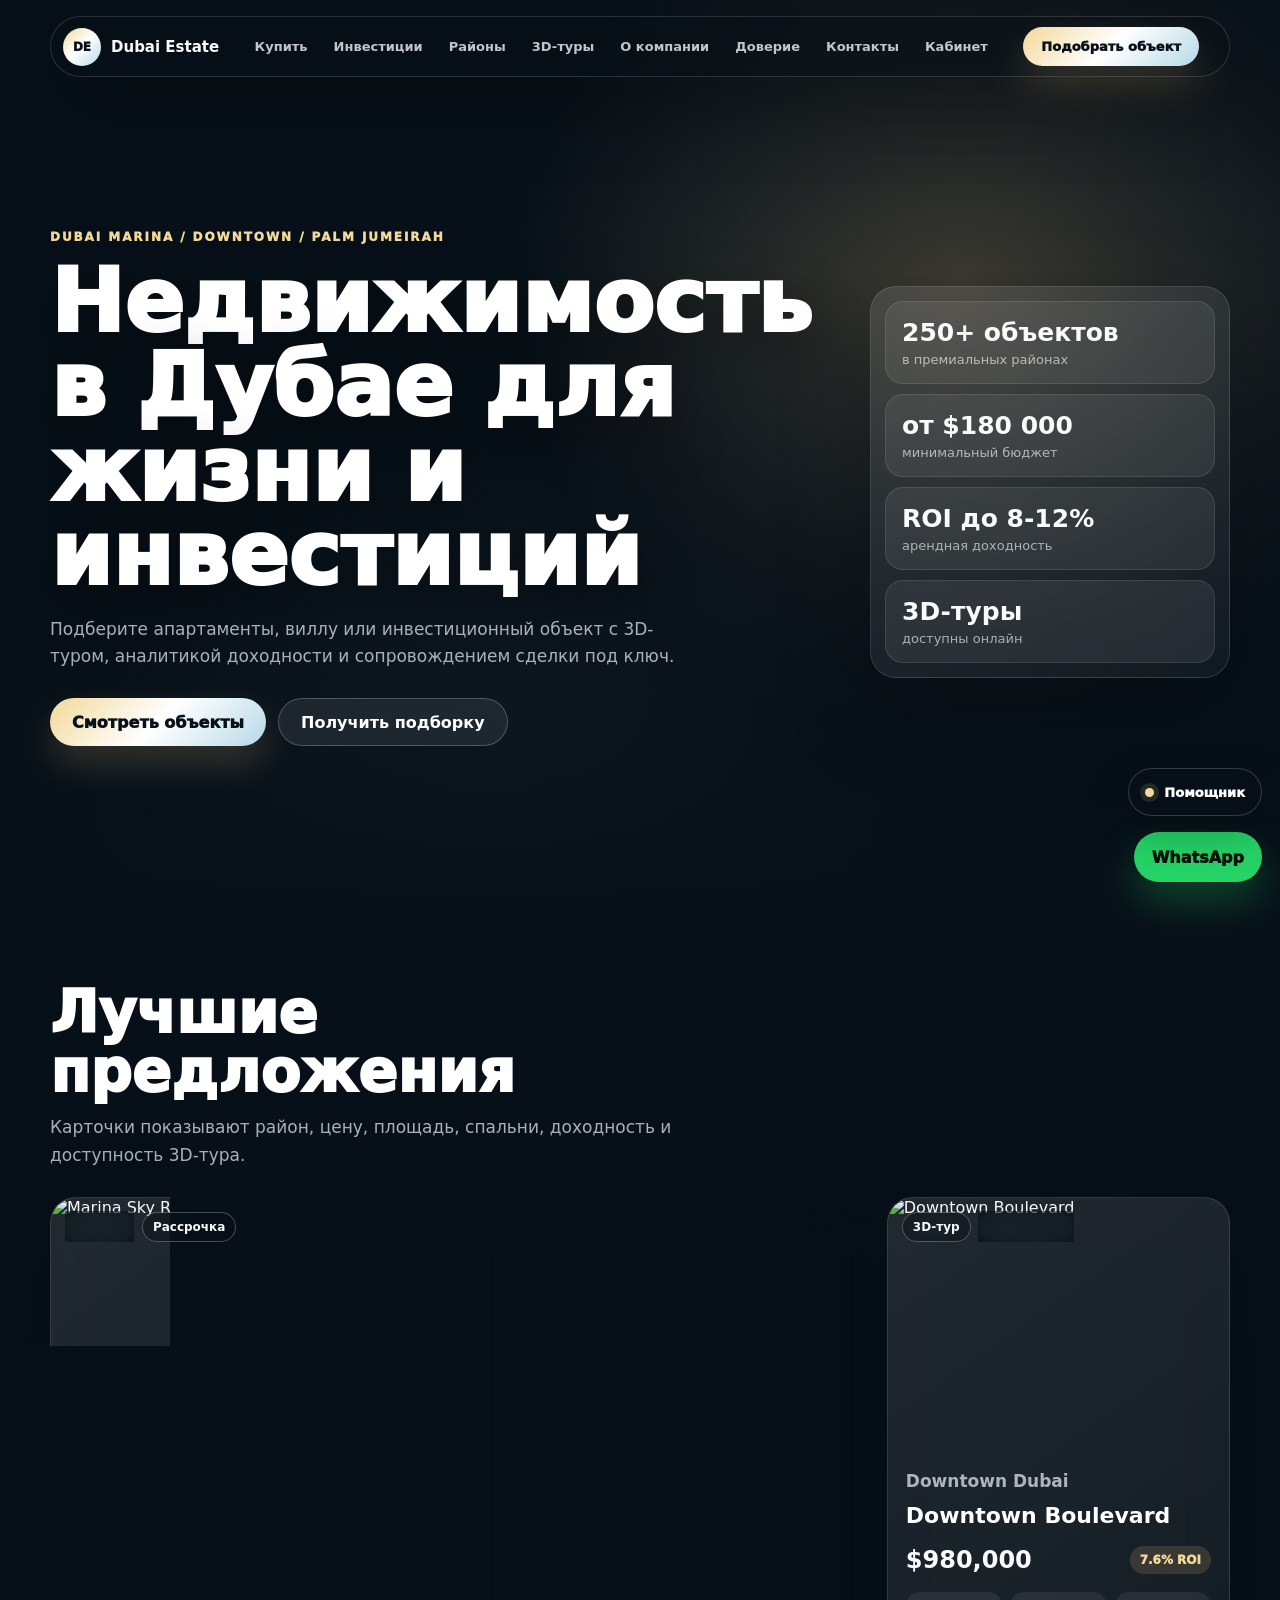
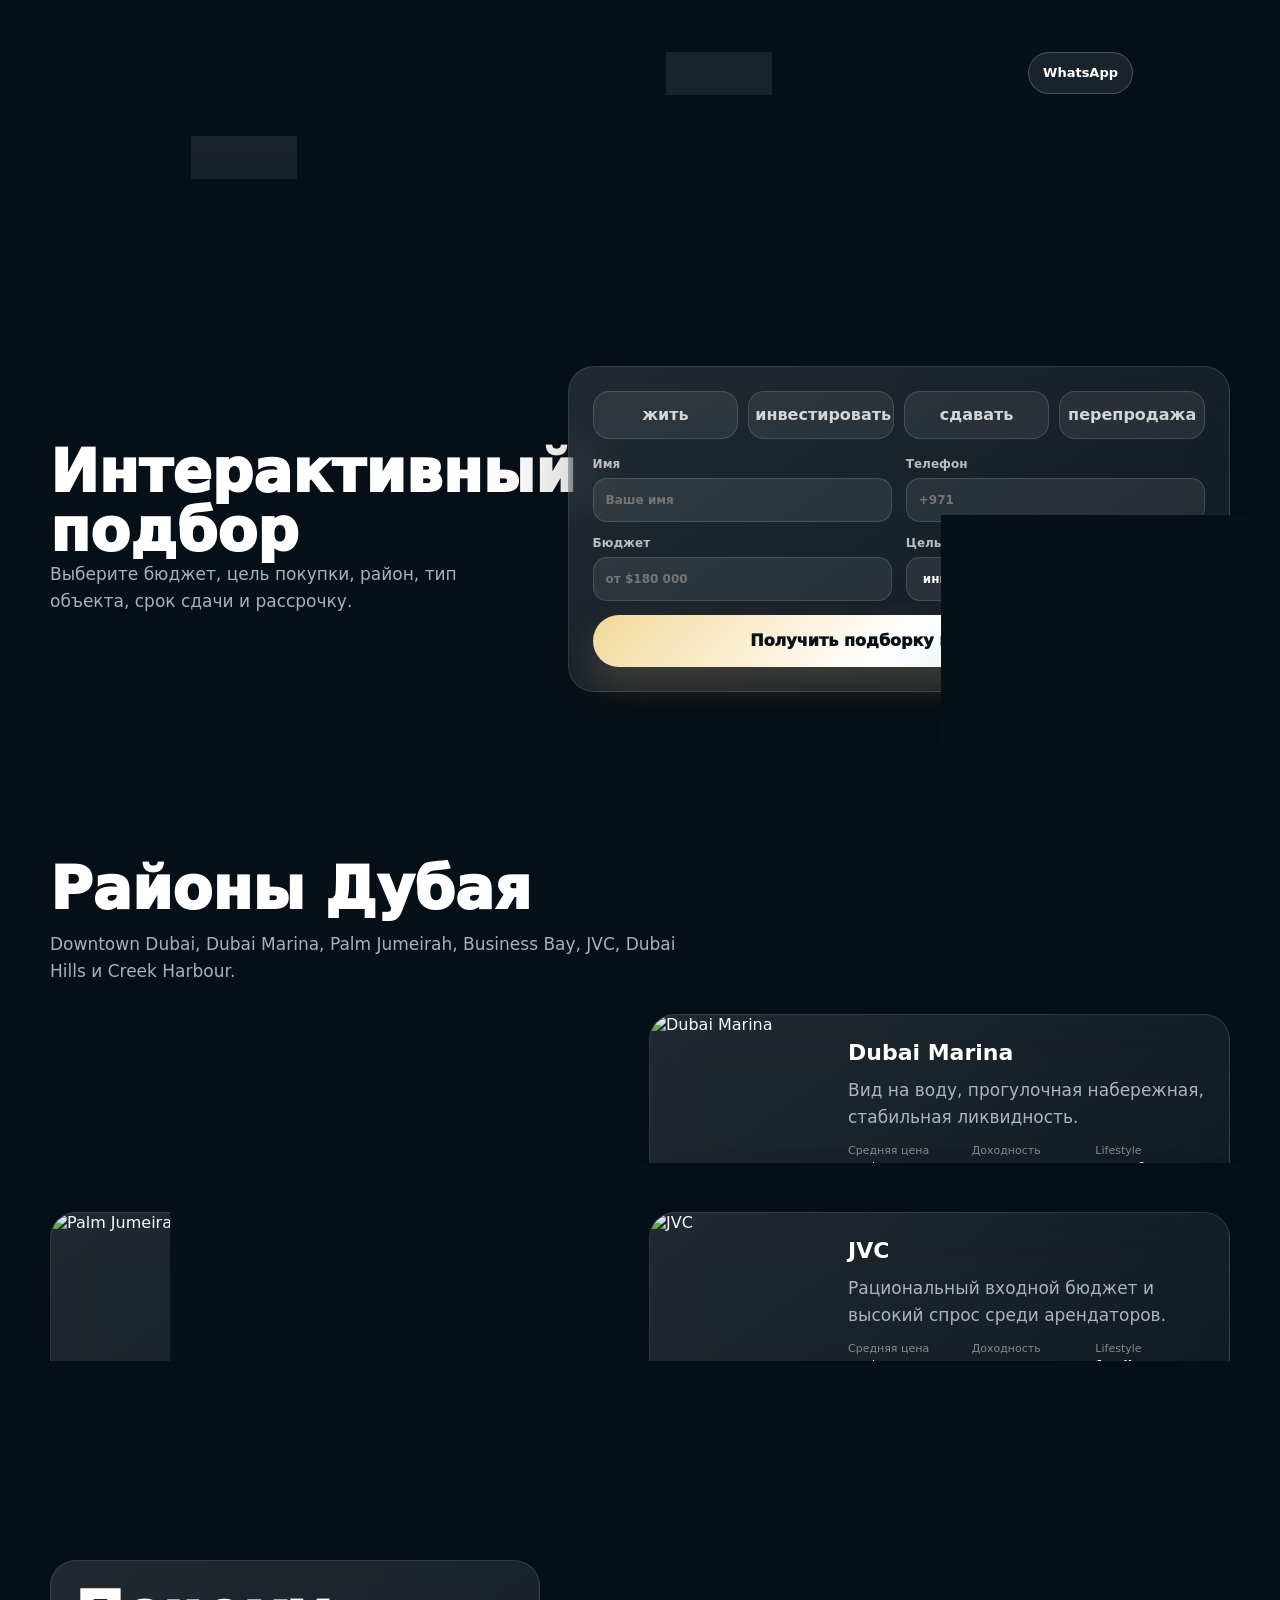
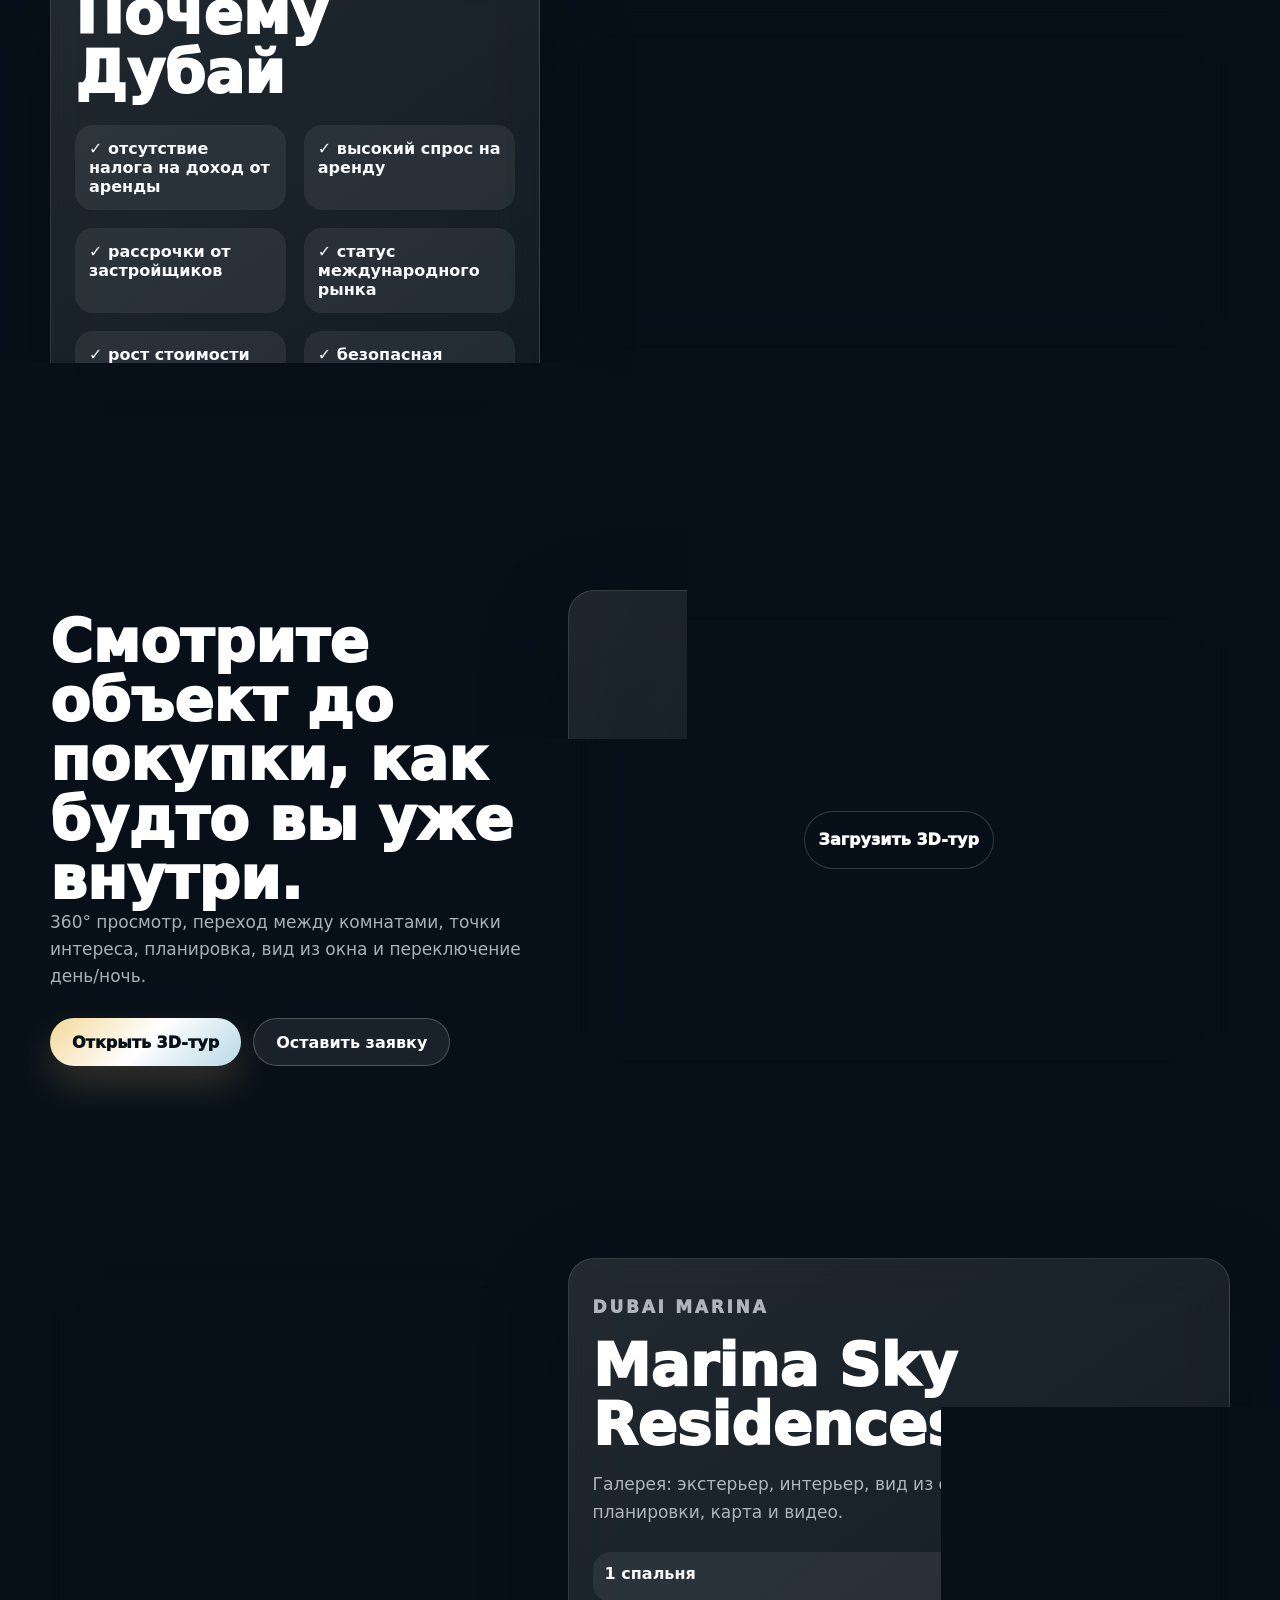
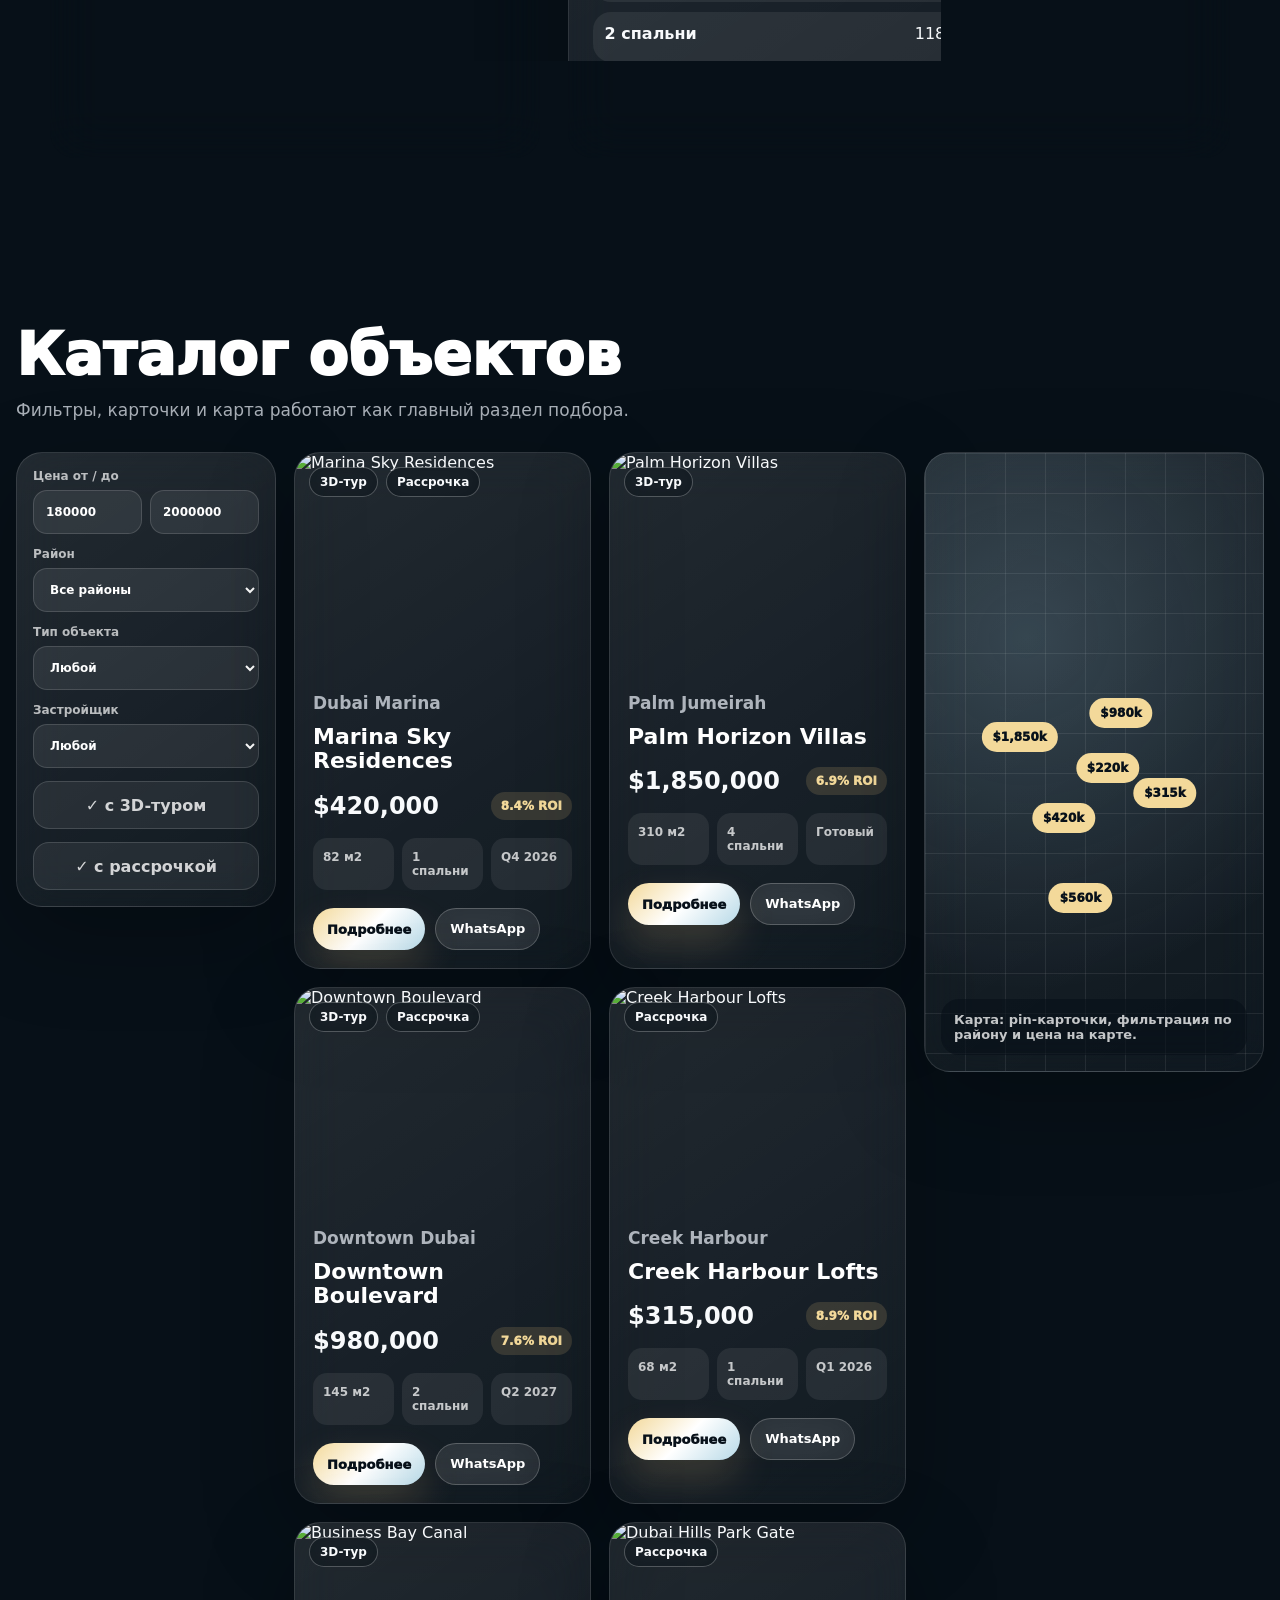
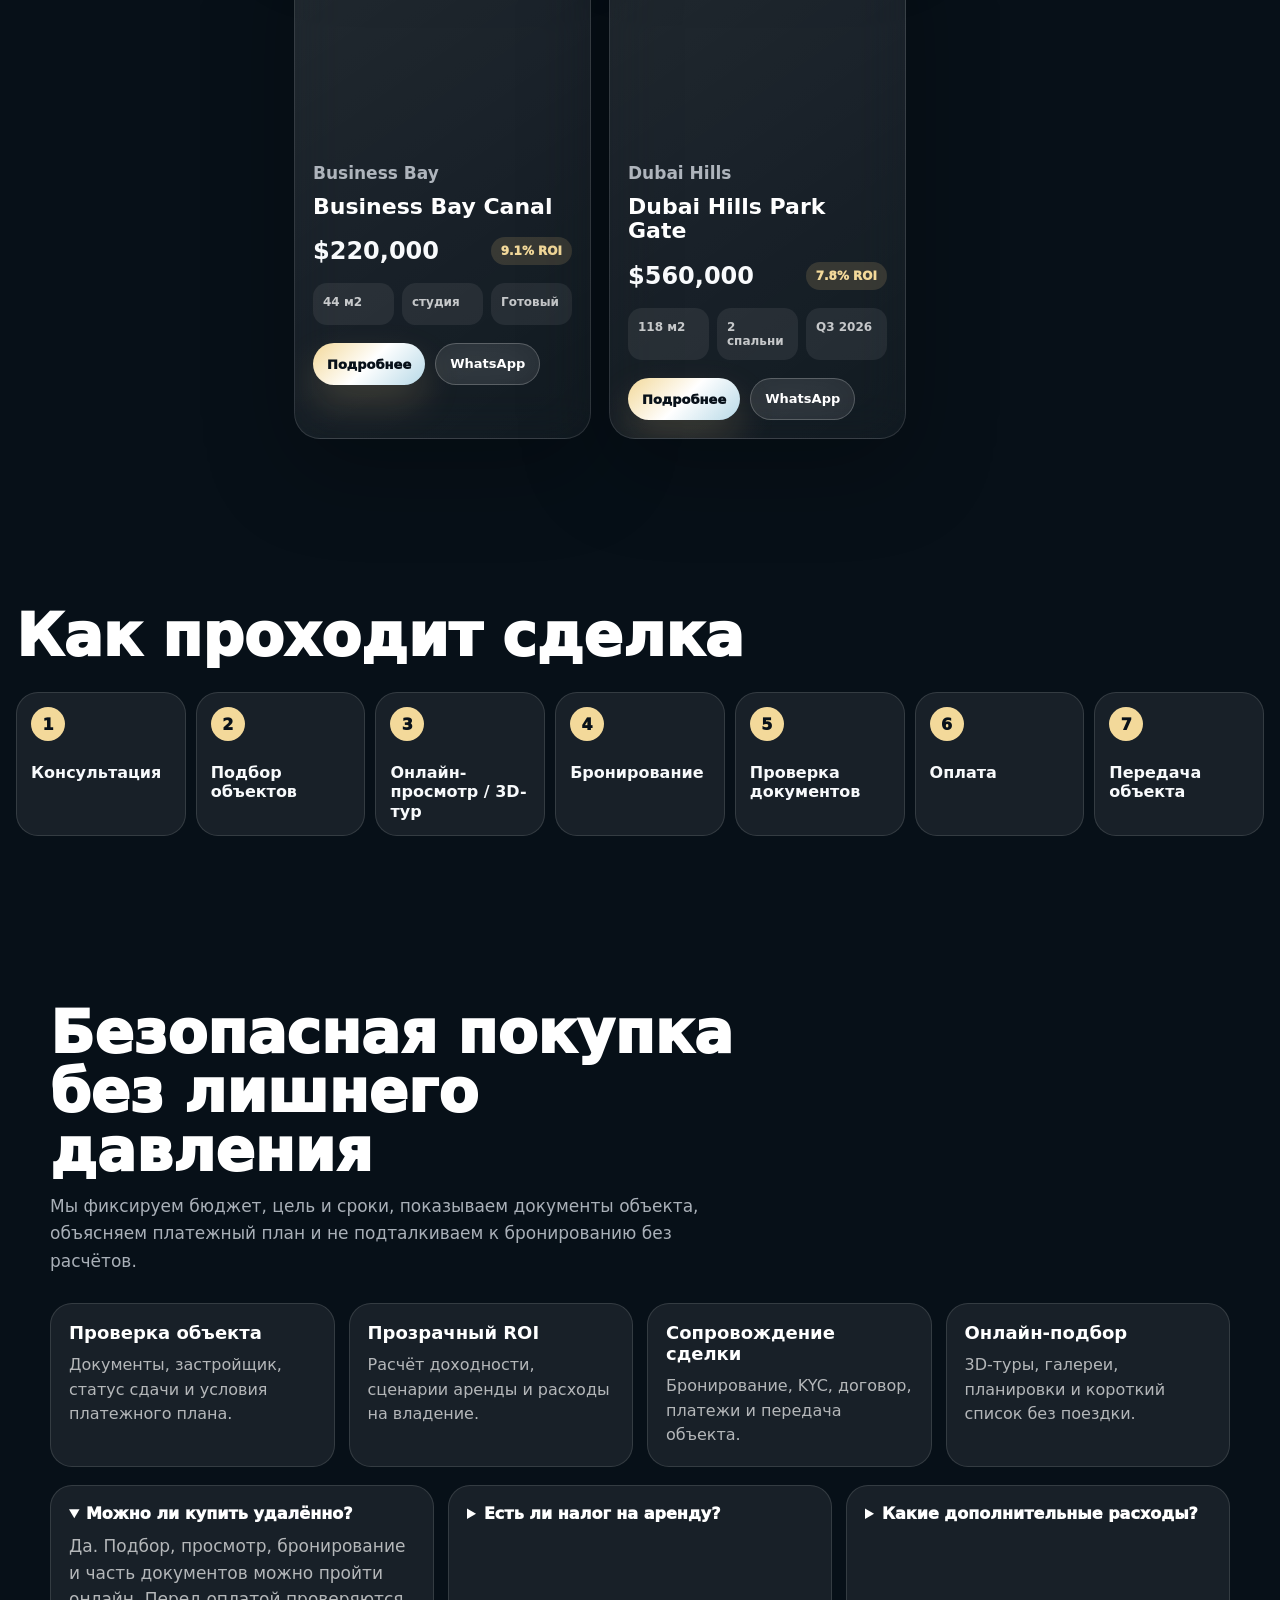
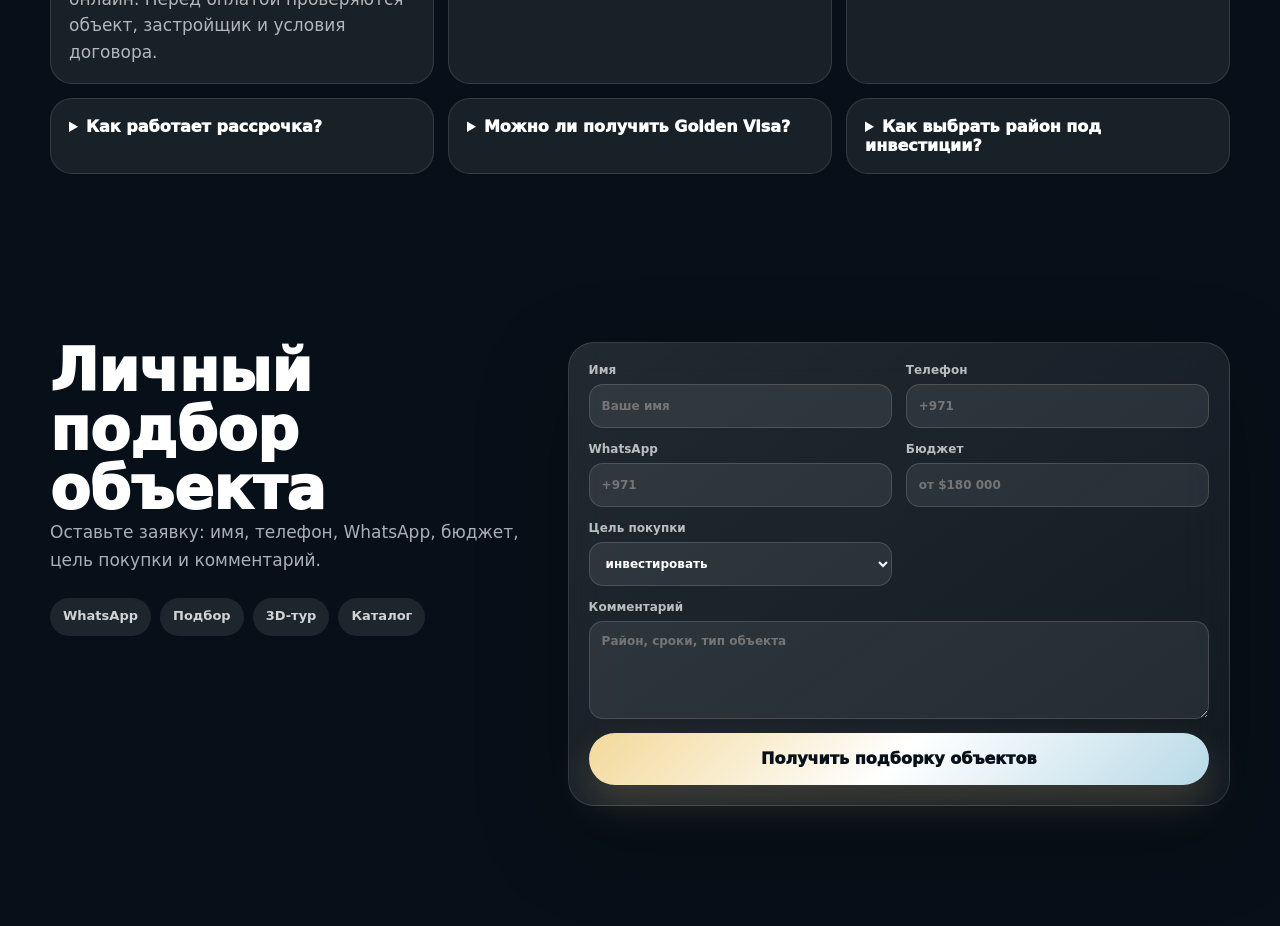
==== commit c121573f: "Polish mobile experience" ====
--- a/index.html
+++ b/index.html
@@ -150,7 +150,7 @@
 
       <section class="section tour" id="tour">
         <div>
-          <h2>Смотрите объект до покупки — как будто вы уже внутри.</h2>
+          <h2>Смотрите объект до покупки, как будто вы уже внутри.</h2>
           <p>360° просмотр, переход между комнатами, точки интереса, планировка, вид из окна и переключение день/ночь.</p>
           <div class="actions">
             <button class="primary" id="loadTour" type="button">Открыть 3D-тур</button>
--- a/styles.css
+++ b/styles.css
@@ -9,10 +9,15 @@
 }
 
 * { box-sizing: border-box; }
-html { scroll-behavior: smooth; }
+html {
+  scroll-behavior: smooth;
+  scroll-padding-top: 96px;
+  scroll-padding-bottom: 88px;
+}
 body {
   margin: 0;
   min-width: 320px;
+  overflow-x: hidden;
   background: var(--bg);
   color: var(--text);
   font-family: Inter, ui-sans-serif, system-ui, -apple-system, BlinkMacSystemFont, "Segoe UI", sans-serif;
@@ -202,6 +207,7 @@
 
 .section {
   width: min(1180px, calc(100% - 32px));
+  scroll-margin-top: 96px;
   margin: 0 auto;
   padding: 84px 0;
 }
@@ -627,31 +633,97 @@
     top: 10px;
     width: calc(100% - 20px);
     grid-template-columns: auto 1fr;
+    gap: 10px;
     padding: 8px;
   }
-  .menu { justify-self: end; }
-  .hero h1 { font-size: clamp(32px, 10vw, 50px); line-height: 1; }
+  .logo span { width: 34px; height: 34px; font-size: 11px; }
+  .menu { min-height: 38px; justify-self: end; padding: 0 13px; font-size: 12px; }
+  .hero { min-height: 100dvh; }
+  .hero-bg { min-height: 100%; background-position: 54% center; animation-duration: 24s; }
+  .hero-shade { background: linear-gradient(180deg, rgba(7,16,24,.48), rgba(7,16,24,.18) 34%, var(--bg)); }
+  .hero-inner {
+    width: min(100% - 24px, 1180px);
+    min-height: 100dvh;
+    gap: 18px;
+    padding: 94px 0 34px;
+  }
+  .label { font-size: 10px; letter-spacing: .12em; line-height: 1.45; }
+  .hero h1 { margin: 12px 0 14px; font-size: clamp(34px, 9.2vw, 42px); line-height: 1.03; }
   .hero-copy > p:not(.label) { font-size: 15px; }
+  .actions { gap: 10px; margin-top: 22px; }
   .actions a, .actions button { width: 100%; }
-  .stats, .choice-grid, .benefit-grid, .metric-grid, .lead-form, .lead-form.compact { grid-template-columns: 1fr; }
-  .section { width: min(100% - 24px, 1180px); padding: 60px 0; }
-  .section h2 { font-size: 34px; }
-  .specs, .district-card dl { grid-template-columns: 1fr; }
+  .actions a, .actions button, .sticky-cta { min-height: 48px; }
+  .stats {
+    grid-template-columns: repeat(2, minmax(0, 1fr));
+    gap: 8px;
+    padding: 10px;
+    border-radius: 20px;
+  }
+  .stats div { border-radius: 15px; padding: 12px; }
+  .stats strong { font-size: 21px; line-height: 1.08; }
+  .stats span { font-size: 11px; line-height: 1.35; }
+  .choice-grid, .benefit-grid, .metric-grid, .lead-form, .lead-form.compact { grid-template-columns: 1fr; }
+  .section { width: min(100% - 24px, 1180px); padding: 54px 0; }
+  .section-head { gap: 10px; margin-bottom: 20px; }
+  .section h2 { font-size: 32px; line-height: 1.04; }
+  .section p { font-size: 15px; line-height: 1.55; }
+  .property-card, .district-card, .matching-panel, .panel, .tour-view, .project-media, .filters, .map, .lead-form { border-radius: 20px; }
+  .property-card:hover { transform: none; }
+  .card-body { gap: 14px; padding: 14px; }
+  .card-body h3, .district-card h3 { font-size: 20px; }
+  .price-row strong { font-size: 22px; }
+  .specs { grid-template-columns: repeat(3, minmax(0, 1fr)); gap: 7px; }
+  .specs span { min-height: 38px; border-radius: 12px; padding: 10px 8px; font-size: 11px; line-height: 1.25; }
+  .district-card dl { grid-template-columns: 1fr; }
   .price-row, .card-actions { align-items: stretch; flex-direction: column; }
   .card-actions a, .card-actions button { width: 100%; justify-content: center; }
+  .matching-panel, .panel, .lead-form { padding: 16px; }
+  .choice-grid { gap: 8px; margin-bottom: 16px; }
+  .choice-grid button, .toggle, .filter-open { min-height: 44px; border-radius: 14px; }
   .range-row { grid-template-columns: 1fr; }
   .filters { display: none; }
   .filters.open { display: grid; }
+  .catalog { width: min(100% - 24px, 1380px); }
+  .cards-grid { gap: 14px; }
   .tour-view, .project-media { min-height: 360px; }
   .layouts div { grid-template-columns: 1fr; }
   .steps-line { grid-template-columns: 1fr; }
-  .steps-line div { min-height: 104px; }
+  .steps-line div { min-height: 96px; border-radius: 18px; }
   .modal-card { max-height: calc(100dvh - 20px); border-radius: 20px; }
-  .modal-body { padding: 18px; }
+  .modal-close { position: absolute; top: 12px; right: 12px; left: auto; background: rgba(7,16,24,.72); backdrop-filter: blur(16px); }
+  .modal-gallery { gap: 7px; padding: 58px 12px 0; }
+  .modal-gallery img, .modal-gallery img:first-child { height: 220px; border-radius: 14px; }
+  .modal-body { gap: 14px; padding: 16px; }
+  .modal-body h2 { font-size: 30px; line-height: 1.05; }
+  .modal-metrics { grid-template-columns: repeat(2, minmax(0, 1fr)); }
+  .modal-metrics div, .modal-plan span { border-radius: 14px; padding: 12px; }
   .property-modal { padding: 10px; }
-  .assistant-widget { left: 12px; right: 12px; bottom: 82px; justify-items: stretch; }
+  .assistant-widget { left: auto; right: 18px; bottom: 82px; justify-items: end; }
+  .assistant-widget:not(.assistant-ready) { display: none; }
+  .assistant-toggle { width: 52px; min-height: 52px; justify-content: center; padding: 0; border-radius: 50%; }
+  .assistant-toggle span:not(.assistant-mark) { display: none; }
+  .assistant-mark { width: 11px; height: 11px; box-shadow: 0 0 0 7px rgba(243,217,154,.12); }
   .assistant-toggle { justify-self: end; }
-  .assistant-panel { width: 100%; }
-  .assistant-messages { max-height: 330px; }
+  .assistant-panel { width: calc(100vw - 24px); border-radius: 18px; }
+  .assistant-messages { max-height: min(330px, 45dvh); }
+  .assistant-form { grid-template-columns: 1fr; }
+  .assistant-form button { width: 100%; }
+  .lead { padding-bottom: 132px; }
+  .contact-strip span { flex: 1 1 calc(50% - 9px); text-align: center; }
   .sticky-cta { left: 18px; right: 18px; }
 }
+
+@media (max-width: 360px) {
+  .hero h1 { font-size: 31px; }
+  .specs { grid-template-columns: 1fr; }
+  .modal-gallery img, .modal-gallery img:first-child { height: 190px; }
+}
+
+@media (prefers-reduced-motion: reduce) {
+  *, *::before, *::after {
+    animation-duration: .001ms !important;
+    animation-iteration-count: 1 !important;
+    scroll-behavior: auto !important;
+    transition-duration: .001ms !important;
+  }
+}
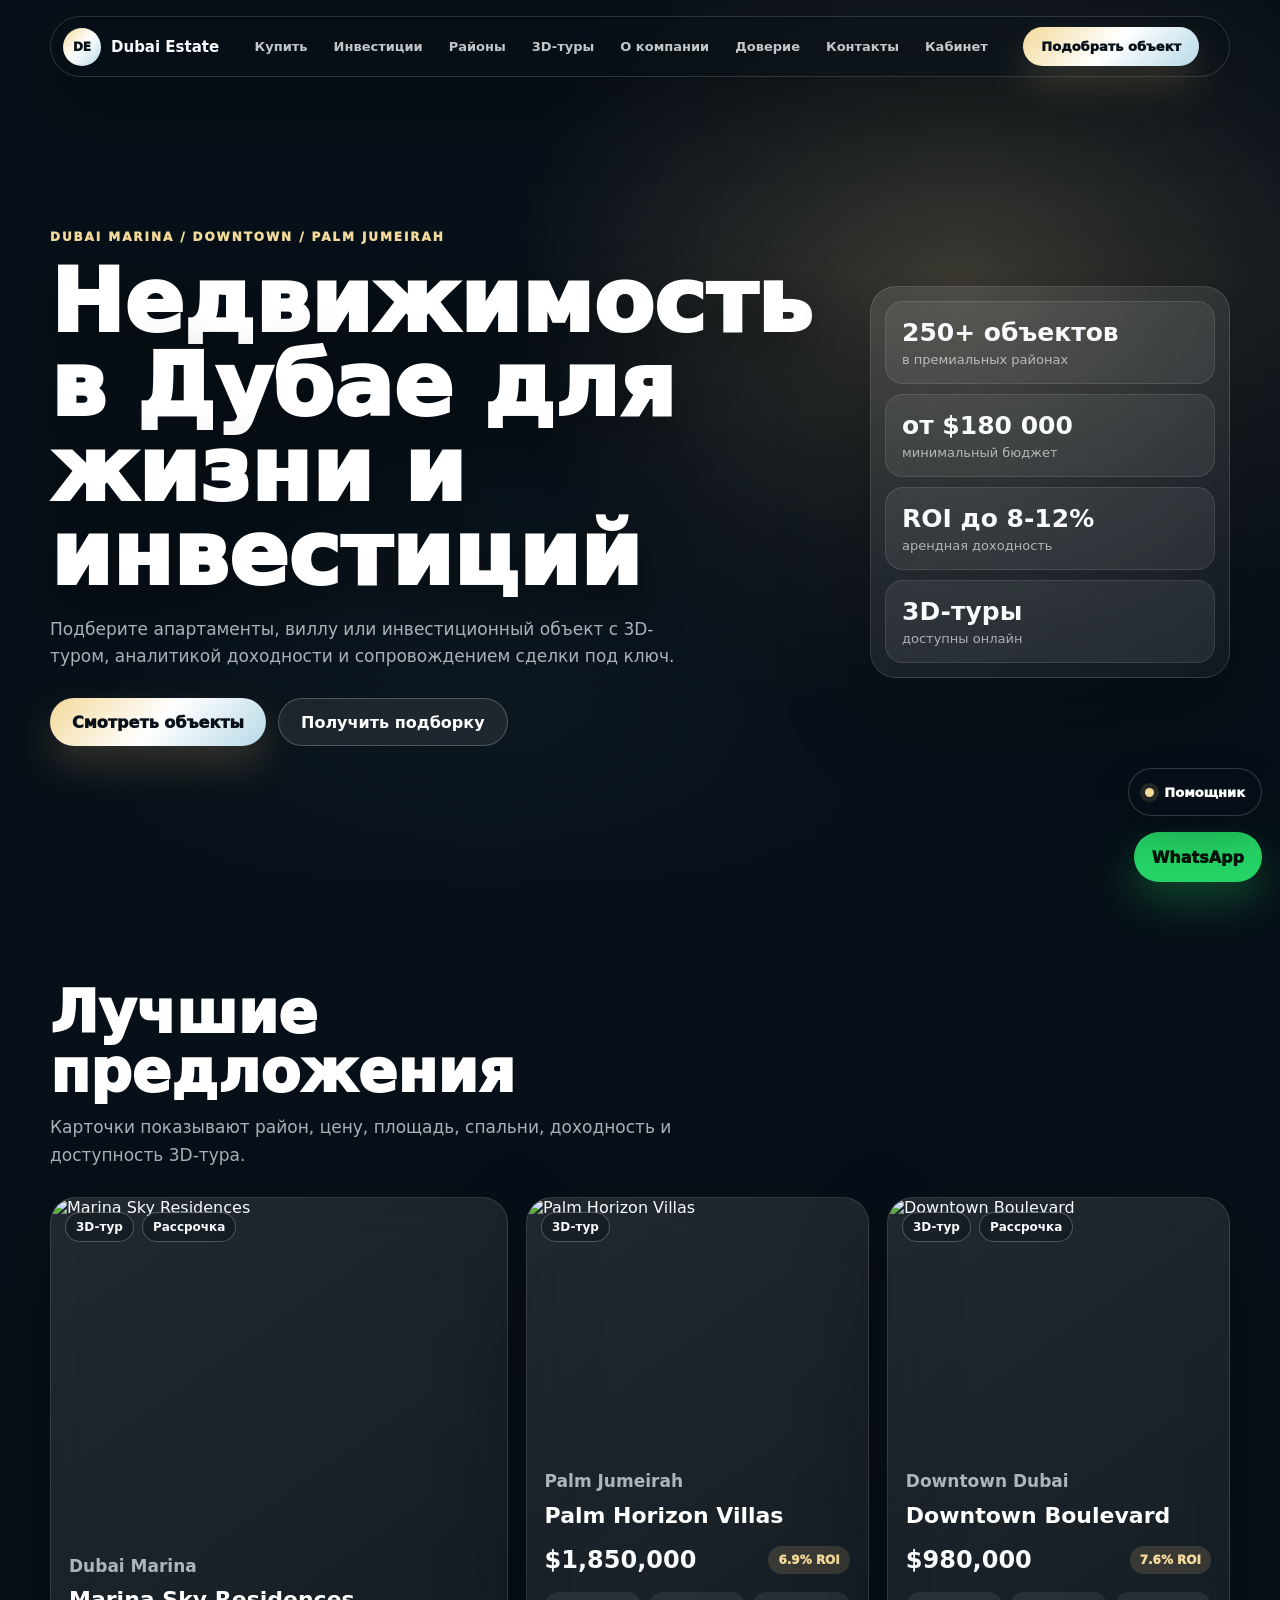
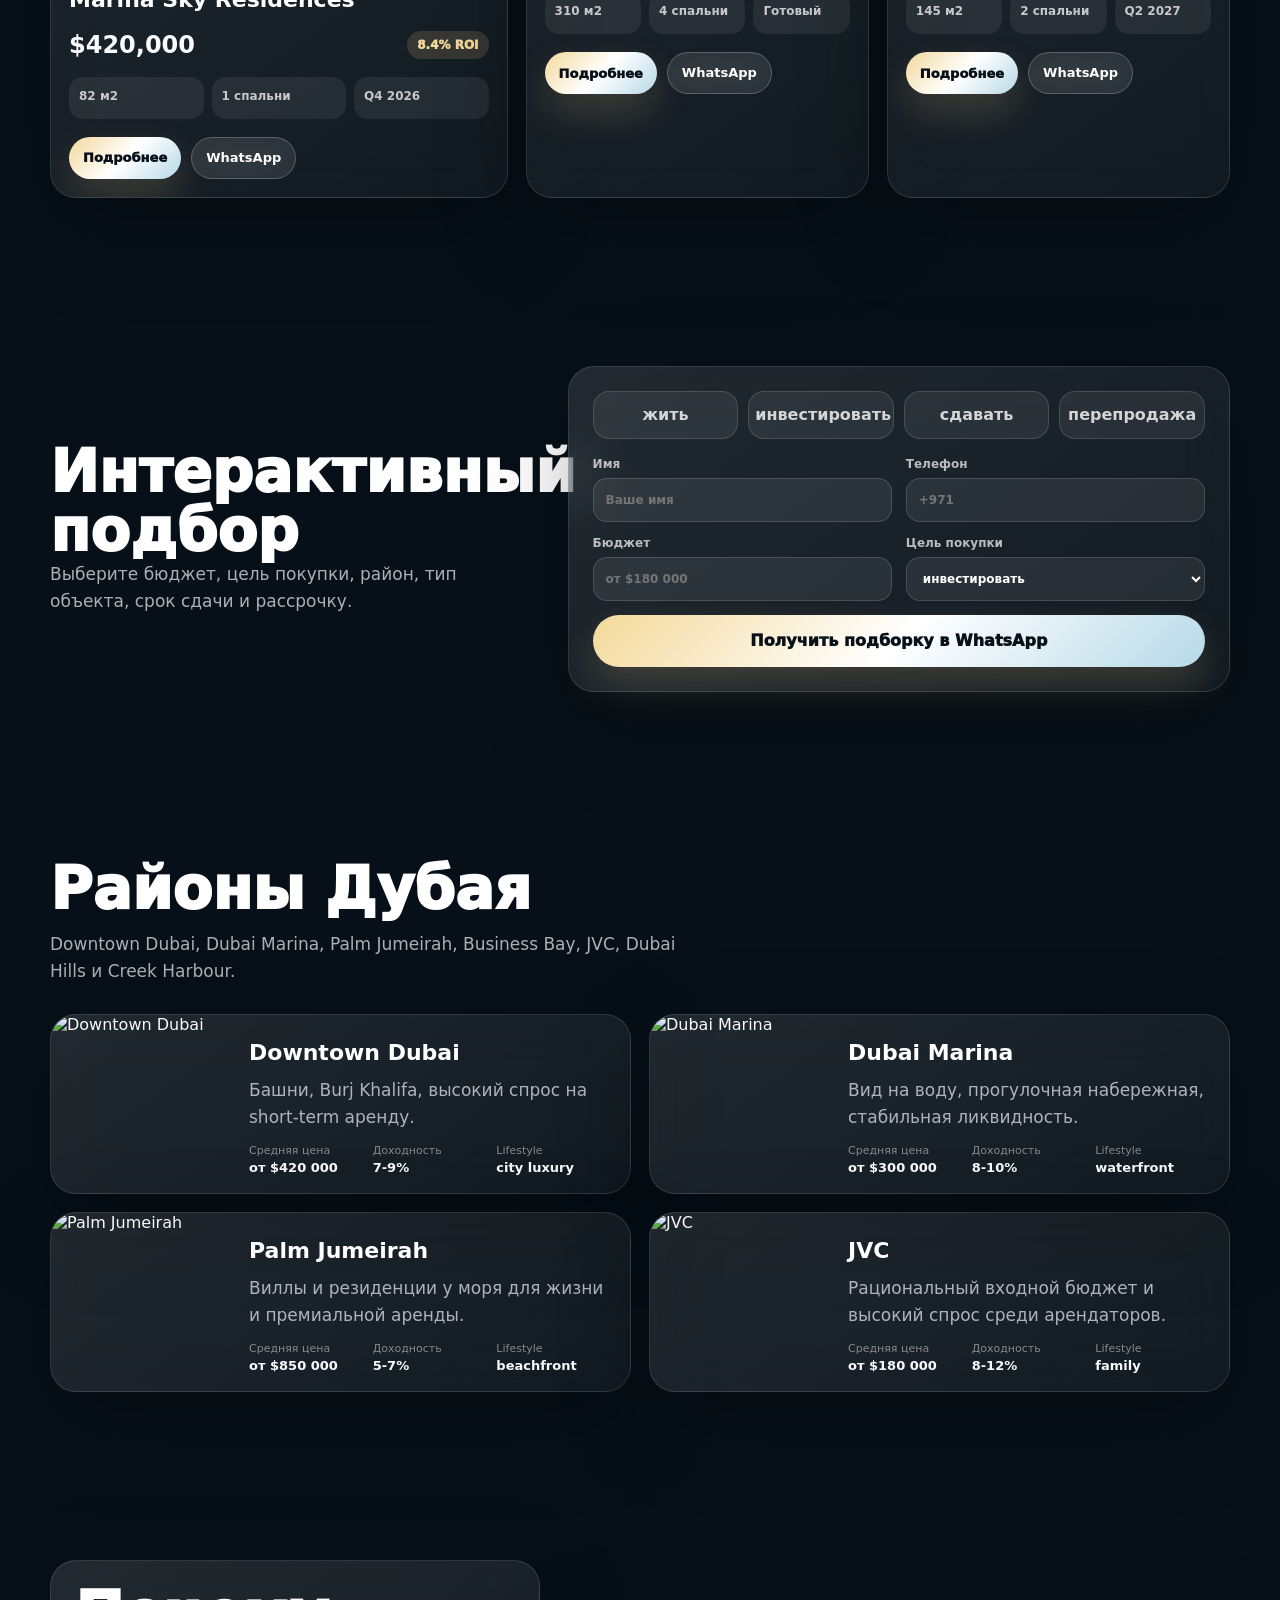
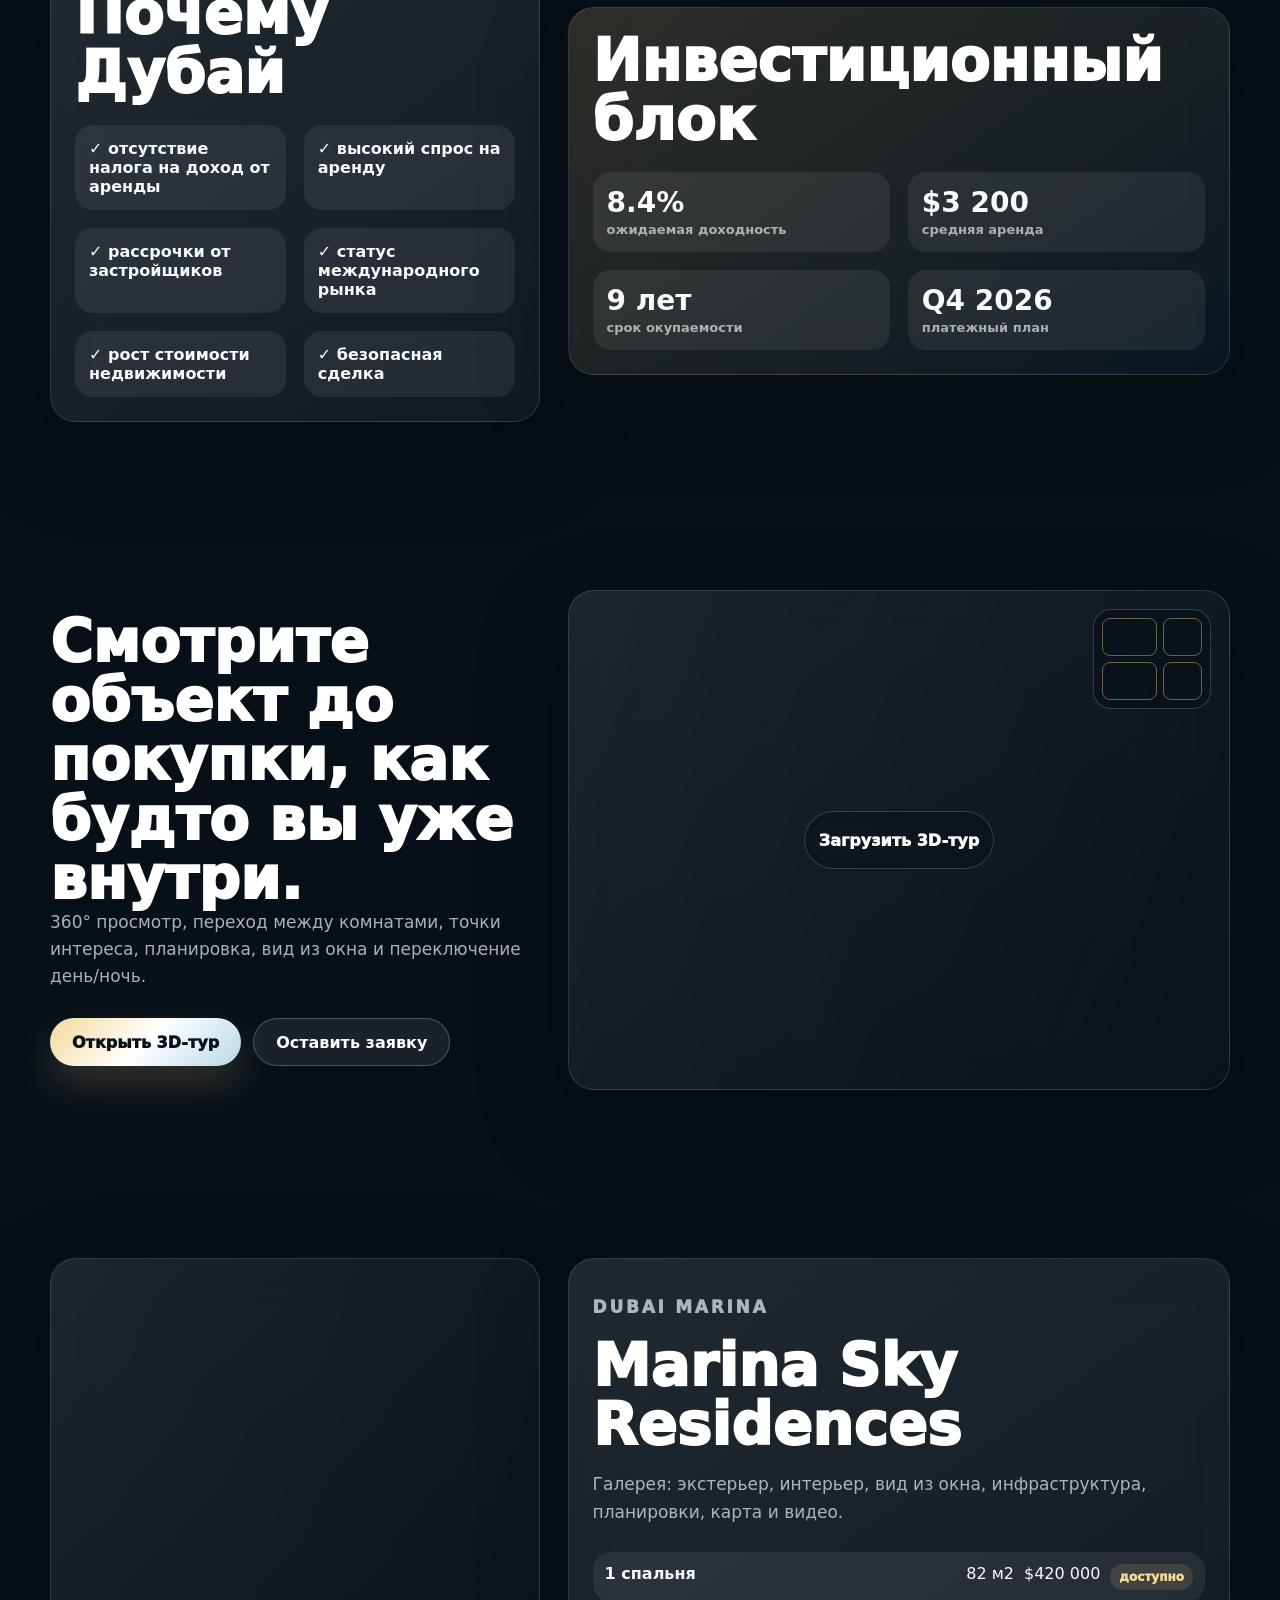
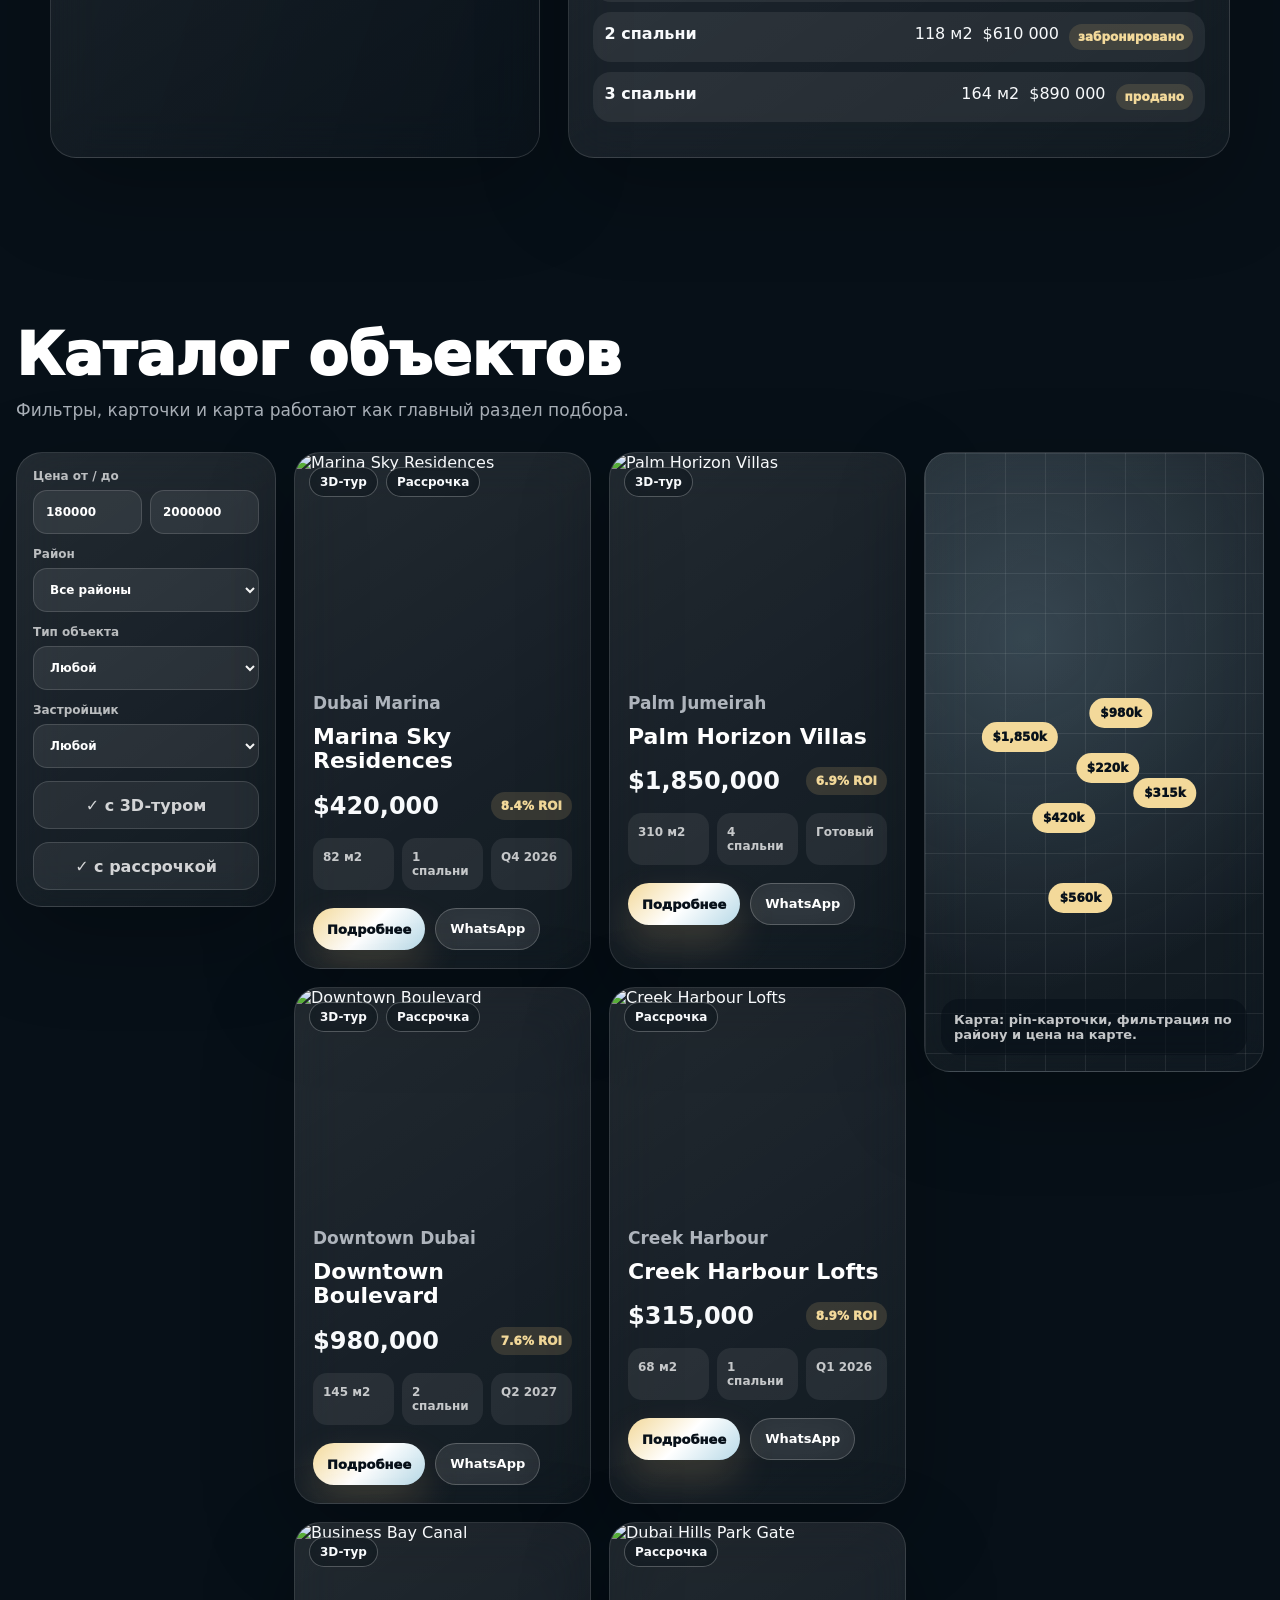
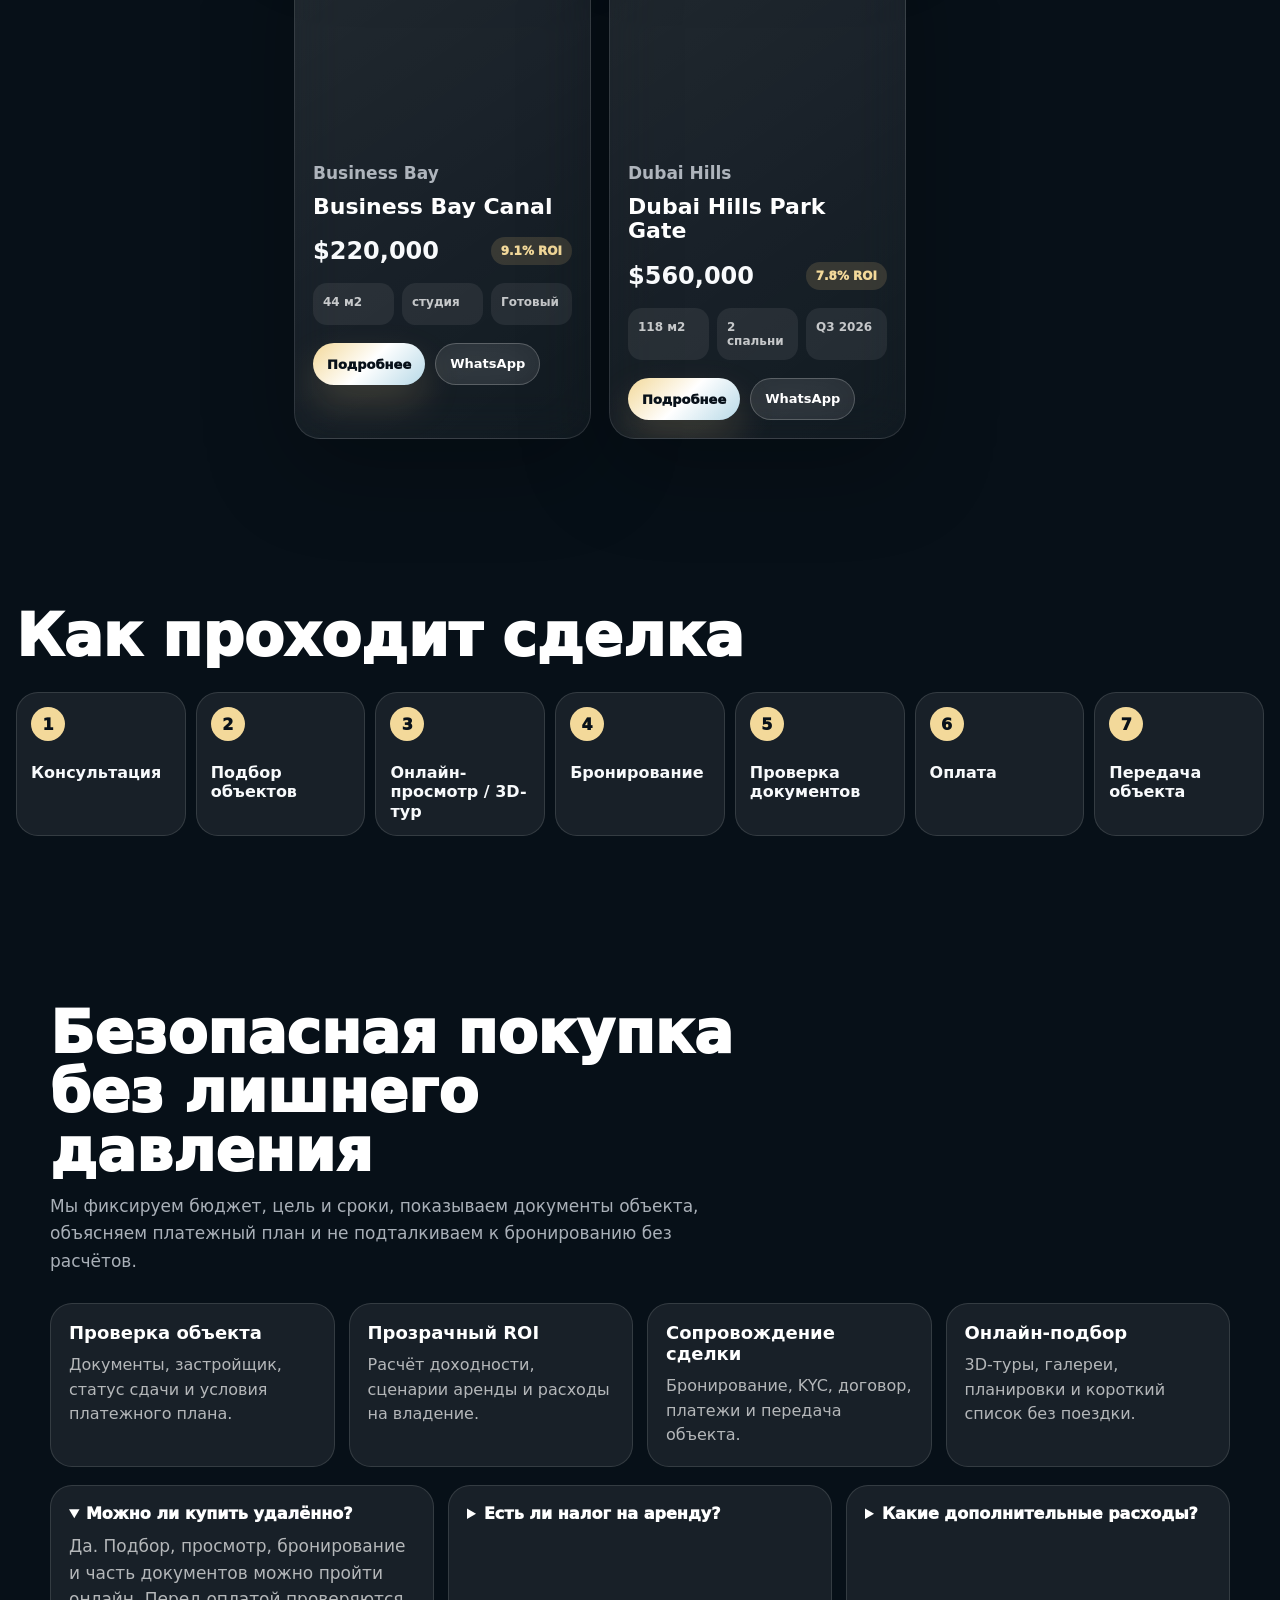
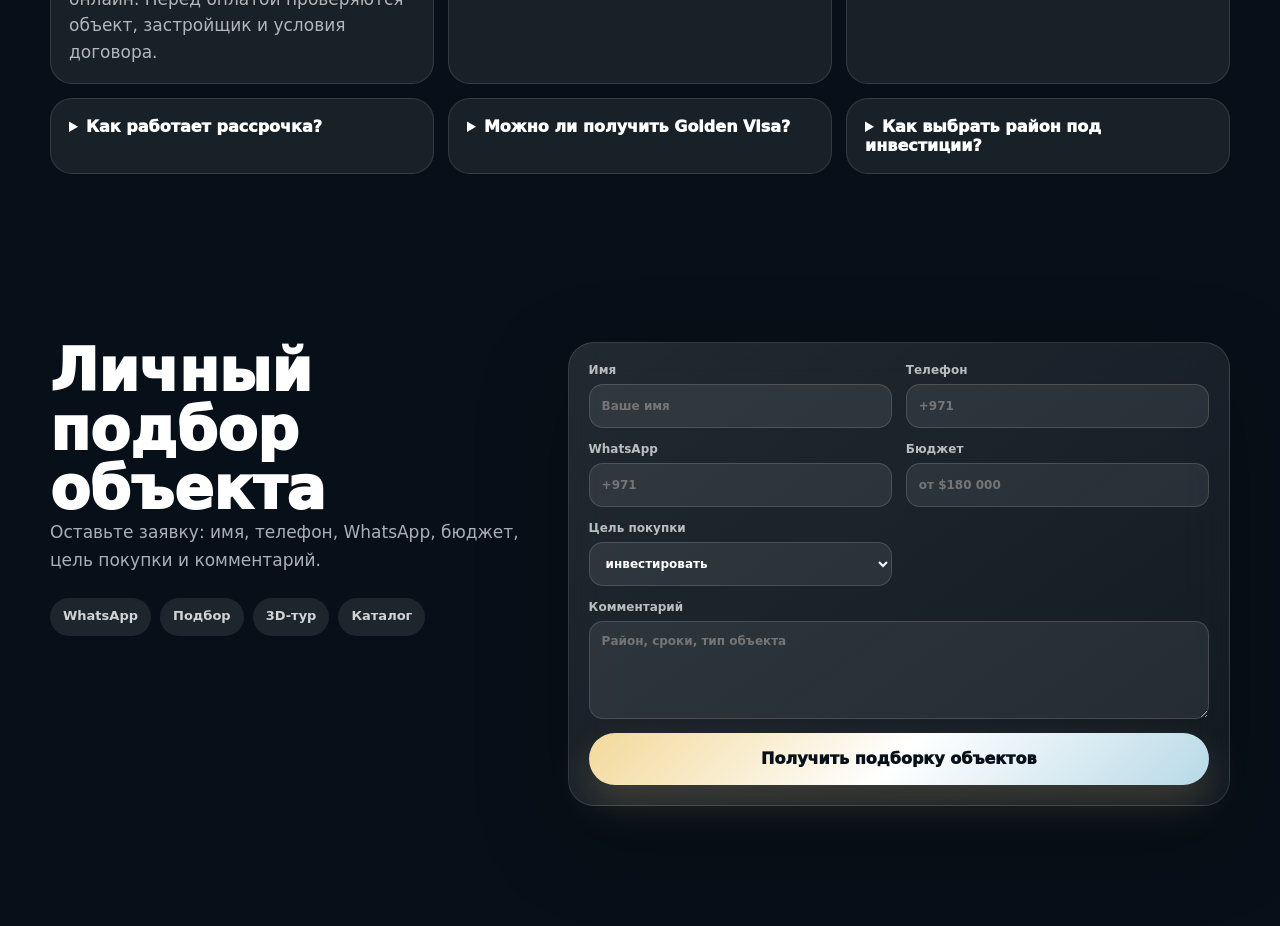
==== commit c82e597f: "Improve object UX and admin mobile polish" ====
--- a/index.html
+++ b/index.html
@@ -7,37 +7,66 @@
     <meta property="og:title" content="Dubai Estate | Недвижимость в Дубае" />
     <meta property="og:description" content="Апартаменты, виллы и инвестиционные объекты в Dubai Marina, Downtown, Palm Jumeirah, Business Bay и Dubai Hills." />
     <meta property="og:type" content="website" />
+    <meta property="og:url" content="https://999max20.github.io/dubai-real-estate-site/" />
     <meta property="og:image" content="https://images.unsplash.com/photo-1512453979798-5ea266f8880c?auto=format&fit=crop&w=1200&q=85" />
     <meta name="twitter:card" content="summary_large_image" />
+    <meta name="twitter:title" content="Dubai Estate | Недвижимость в Дубае" />
+    <meta name="twitter:description" content="Каталог объектов в Дубае: районы, цены, 3D-туры, ROI, рассрочка и WhatsApp-подбор." />
+    <link rel="canonical" href="https://999max20.github.io/dubai-real-estate-site/" />
+    <link rel="preconnect" href="https://images.unsplash.com" />
+    <link rel="preconnect" href="https://cdn.jsdelivr.net" crossorigin />
+    <link rel="preload" as="image" href="https://images.unsplash.com/photo-1512453979798-5ea266f8880c?auto=format&fit=crop&w=2200&q=90" />
     <link rel="icon" href='data:image/svg+xml,<svg xmlns="http://www.w3.org/2000/svg" viewBox="0 0 64 64"><rect width="64" height="64" rx="32" fill="%23071018"/><text x="32" y="39" font-family="Arial" font-size="20" font-weight="700" text-anchor="middle" fill="%23f3d99a">DE</text></svg>' />
     <script type="application/ld+json">
       {
         "@context": "https://schema.org",
-        "@type": "FAQPage",
-        "mainEntity": [
+        "@graph": [
           {
-            "@type": "Question",
-            "name": "Можно ли купить недвижимость в Дубае удалённо?",
-            "acceptedAnswer": {
-              "@type": "Answer",
-              "text": "Да. Подбор, онлайн-просмотр, бронирование и часть документов можно пройти дистанционно. Перед оплатой проверяются объект, застройщик и условия договора."
-            }
+            "@type": "RealEstateAgent",
+            "@id": "https://999max20.github.io/dubai-real-estate-site/#agent",
+            "name": "Dubai Estate",
+            "url": "https://999max20.github.io/dubai-real-estate-site/",
+            "areaServed": "Dubai",
+            "telephone": "+971 50 279 1555",
+            "sameAs": ["https://wa.me/971502791555"],
+            "description": "Подбор недвижимости в Дубае для жизни и инвестиций: каталог объектов, районы, 3D-туры, ROI и рассрочка."
           },
           {
-            "@type": "Question",
-            "name": "Есть ли налог на доход от аренды в Дубае?",
-            "acceptedAnswer": {
-              "@type": "Answer",
-              "text": "В Дубае обычно нет налога на доход от аренды для частных инвесторов, но нужно учитывать сервисные платежи, сборы регистрации и расходы на управление объектом."
-            }
+            "@type": "WebSite",
+            "@id": "https://999max20.github.io/dubai-real-estate-site/#website",
+            "url": "https://999max20.github.io/dubai-real-estate-site/",
+            "name": "Dubai Estate",
+            "inLanguage": "ru"
           },
           {
-            "@type": "Question",
-            "name": "Можно ли купить объект в рассрочку от застройщика?",
-            "acceptedAnswer": {
-              "@type": "Answer",
-              "text": "Да, многие застройщики предлагают платежные планы. Условия зависят от проекта, стадии строительства, первого взноса и срока передачи объекта."
-            }
+            "@type": "FAQPage",
+            "@id": "https://999max20.github.io/dubai-real-estate-site/#faq",
+            "mainEntity": [
+              {
+                "@type": "Question",
+                "name": "Можно ли купить недвижимость в Дубае удалённо?",
+                "acceptedAnswer": {
+                  "@type": "Answer",
+                  "text": "Да. Подбор, онлайн-просмотр, бронирование и часть документов можно пройти дистанционно. Перед оплатой проверяются объект, застройщик и условия договора."
+                }
+              },
+              {
+                "@type": "Question",
+                "name": "Есть ли налог на доход от аренды в Дубае?",
+                "acceptedAnswer": {
+                  "@type": "Answer",
+                  "text": "В Дубае обычно нет налога на доход от аренды для частных инвесторов, но нужно учитывать сервисные платежи, сборы регистрации и расходы на управление объектом."
+                }
+              },
+              {
+                "@type": "Question",
+                "name": "Можно ли купить объект в рассрочку от застройщика?",
+                "acceptedAnswer": {
+                  "@type": "Answer",
+                  "text": "Да, многие застройщики предлагают платежные планы. Условия зависят от проекта, стадии строительства, первого взноса и срока передачи объекта."
+                }
+              }
+            ]
           }
         ]
       }
--- a/styles.css
+++ b/styles.css
@@ -294,6 +294,14 @@
 .modal-metrics strong { display: block; color: #fff; font-size: 20px; }
 .modal-metrics span, .modal-plan span { color: rgba(255,255,255,.64); font-size: 12px; font-weight: 850; }
 .modal-plan { display: grid; grid-template-columns: 1.5fr 1fr 1fr; gap: 10px; }
+.modal-detail-grid { display: grid; grid-template-columns: repeat(2, minmax(0, 1fr)); gap: 10px; }
+.modal-detail-grid section {
+  border-radius: 18px;
+  background: rgba(255,255,255,.07);
+  padding: 16px;
+}
+.modal-detail-grid h3 { color: #fff; font-size: 17px; }
+.modal-detail-grid ul, .modal-detail-grid ol { display: grid; gap: 9px; margin: 12px 0 0; padding-left: 18px; color: rgba(255,255,255,.72); line-height: 1.5; }
 
 .matching, .invest, .tour, .project, .lead {
   display: grid;
@@ -426,6 +434,21 @@
 textarea { min-height: 98px; padding: 12px; resize: vertical; }
 .range-row { display: grid; grid-template-columns: 1fr 1fr; gap: 8px; }
 .cards-grid { grid-template-columns: repeat(2, minmax(0,1fr)); }
+.empty-state {
+  display: grid;
+  grid-column: 1 / -1;
+  gap: 10px;
+  min-height: 220px;
+  align-content: center;
+  justify-items: start;
+  border: 1px solid rgba(255,255,255,.12);
+  border-radius: 22px;
+  background: rgba(255,255,255,.06);
+  padding: 24px;
+}
+.empty-state strong { color: #fff; font-size: 24px; }
+.empty-state span { max-width: 460px; color: rgba(255,255,255,.68); line-height: 1.55; }
+.empty-state button { min-height: 44px; padding: 0 16px; }
 .map {
   position: sticky;
   top: 102px;
@@ -616,7 +639,7 @@
   .hero-inner { gap: 16px; padding: 104px 0 42px; }
   .stats { grid-template-columns: repeat(2, minmax(0,1fr)); }
   .best-grid, .cards-grid, .district-grid, .trust-grid, .faq-grid { grid-template-columns: 1fr; }
-  .modal-gallery, .modal-metrics, .modal-plan { grid-template-columns: 1fr; }
+  .modal-gallery, .modal-metrics, .modal-plan, .modal-detail-grid { grid-template-columns: 1fr; }
   .modal-gallery img, .modal-gallery img:first-child { height: 260px; grid-row: auto; }
   .district-card { grid-template-columns: 1fr; }
   .district-card img { aspect-ratio: 1.7; }
@@ -697,6 +720,7 @@
   .modal-body h2 { font-size: 30px; line-height: 1.05; }
   .modal-metrics { grid-template-columns: repeat(2, minmax(0, 1fr)); }
   .modal-metrics div, .modal-plan span { border-radius: 14px; padding: 12px; }
+  .modal-detail-grid section { border-radius: 14px; padding: 14px; }
   .property-modal { padding: 10px; }
   .assistant-widget { left: auto; right: 18px; bottom: 82px; justify-items: end; }
   .assistant-widget:not(.assistant-ready) { display: none; }
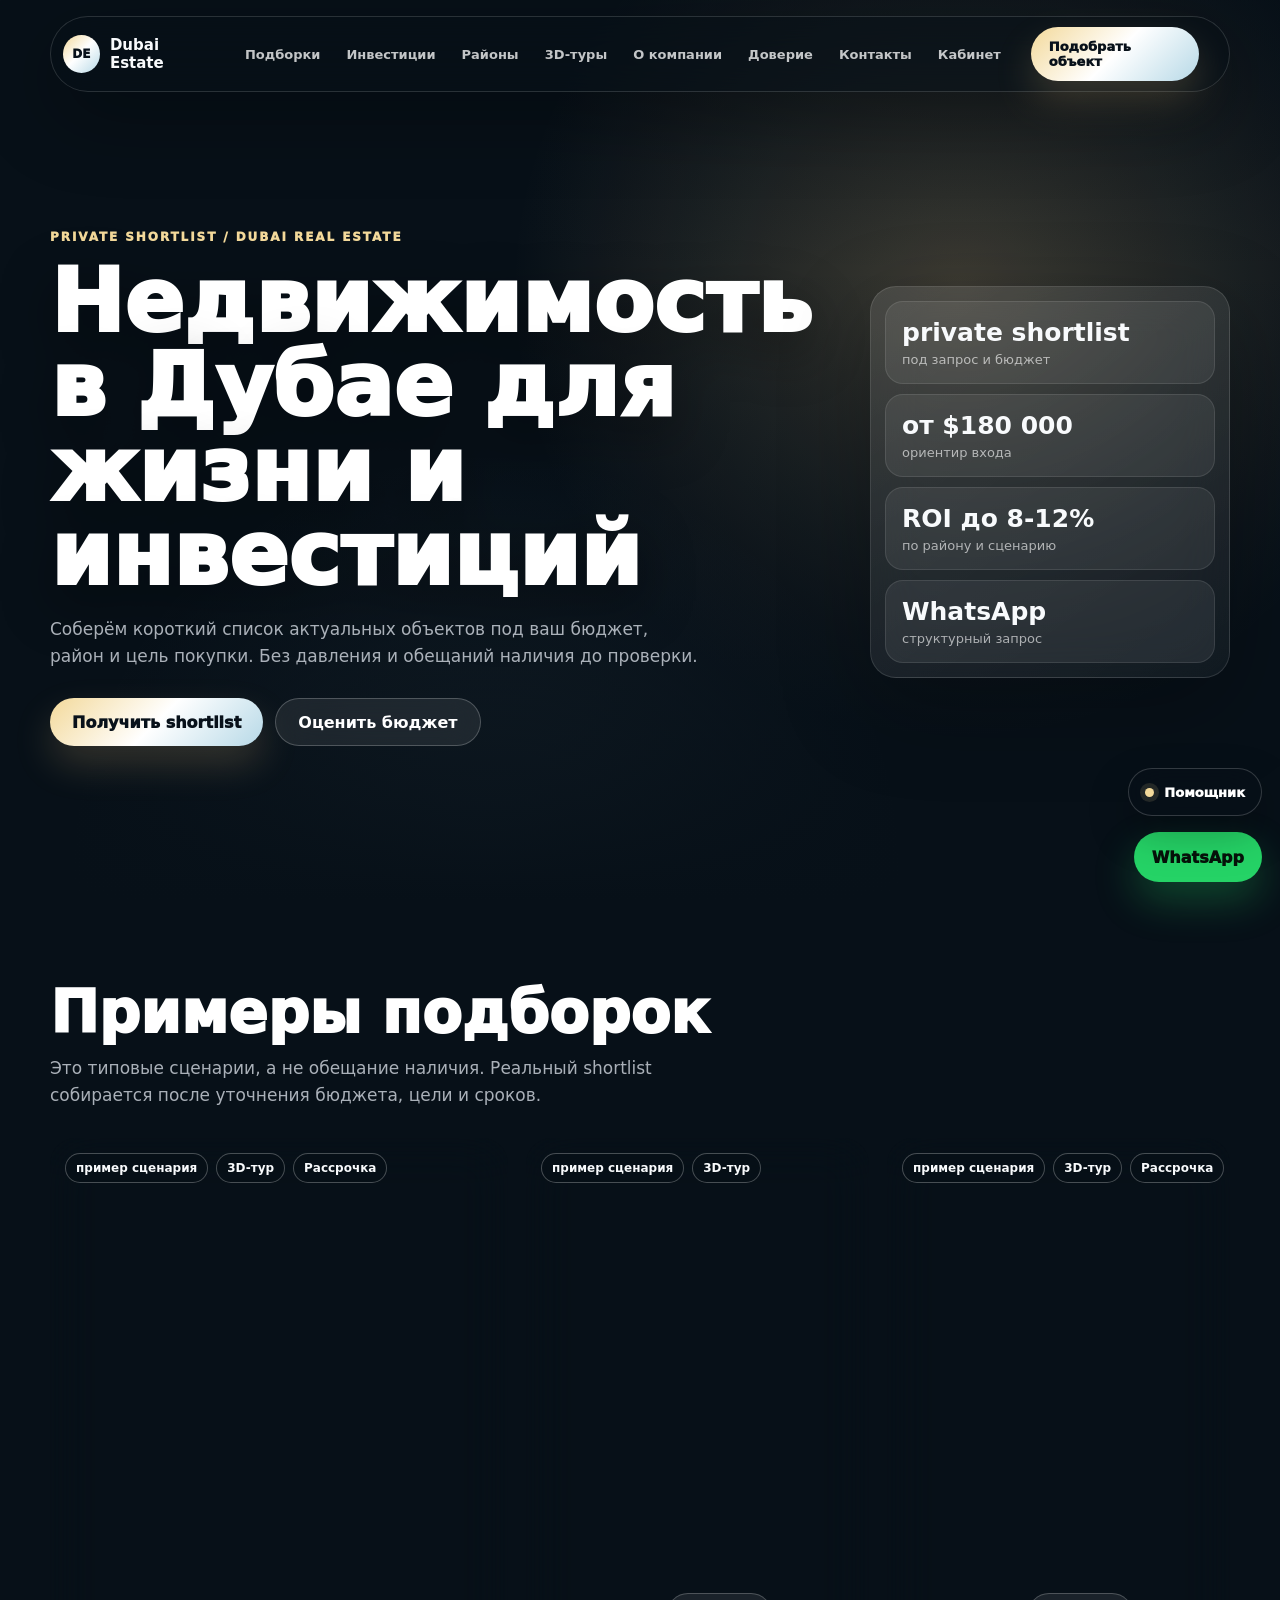
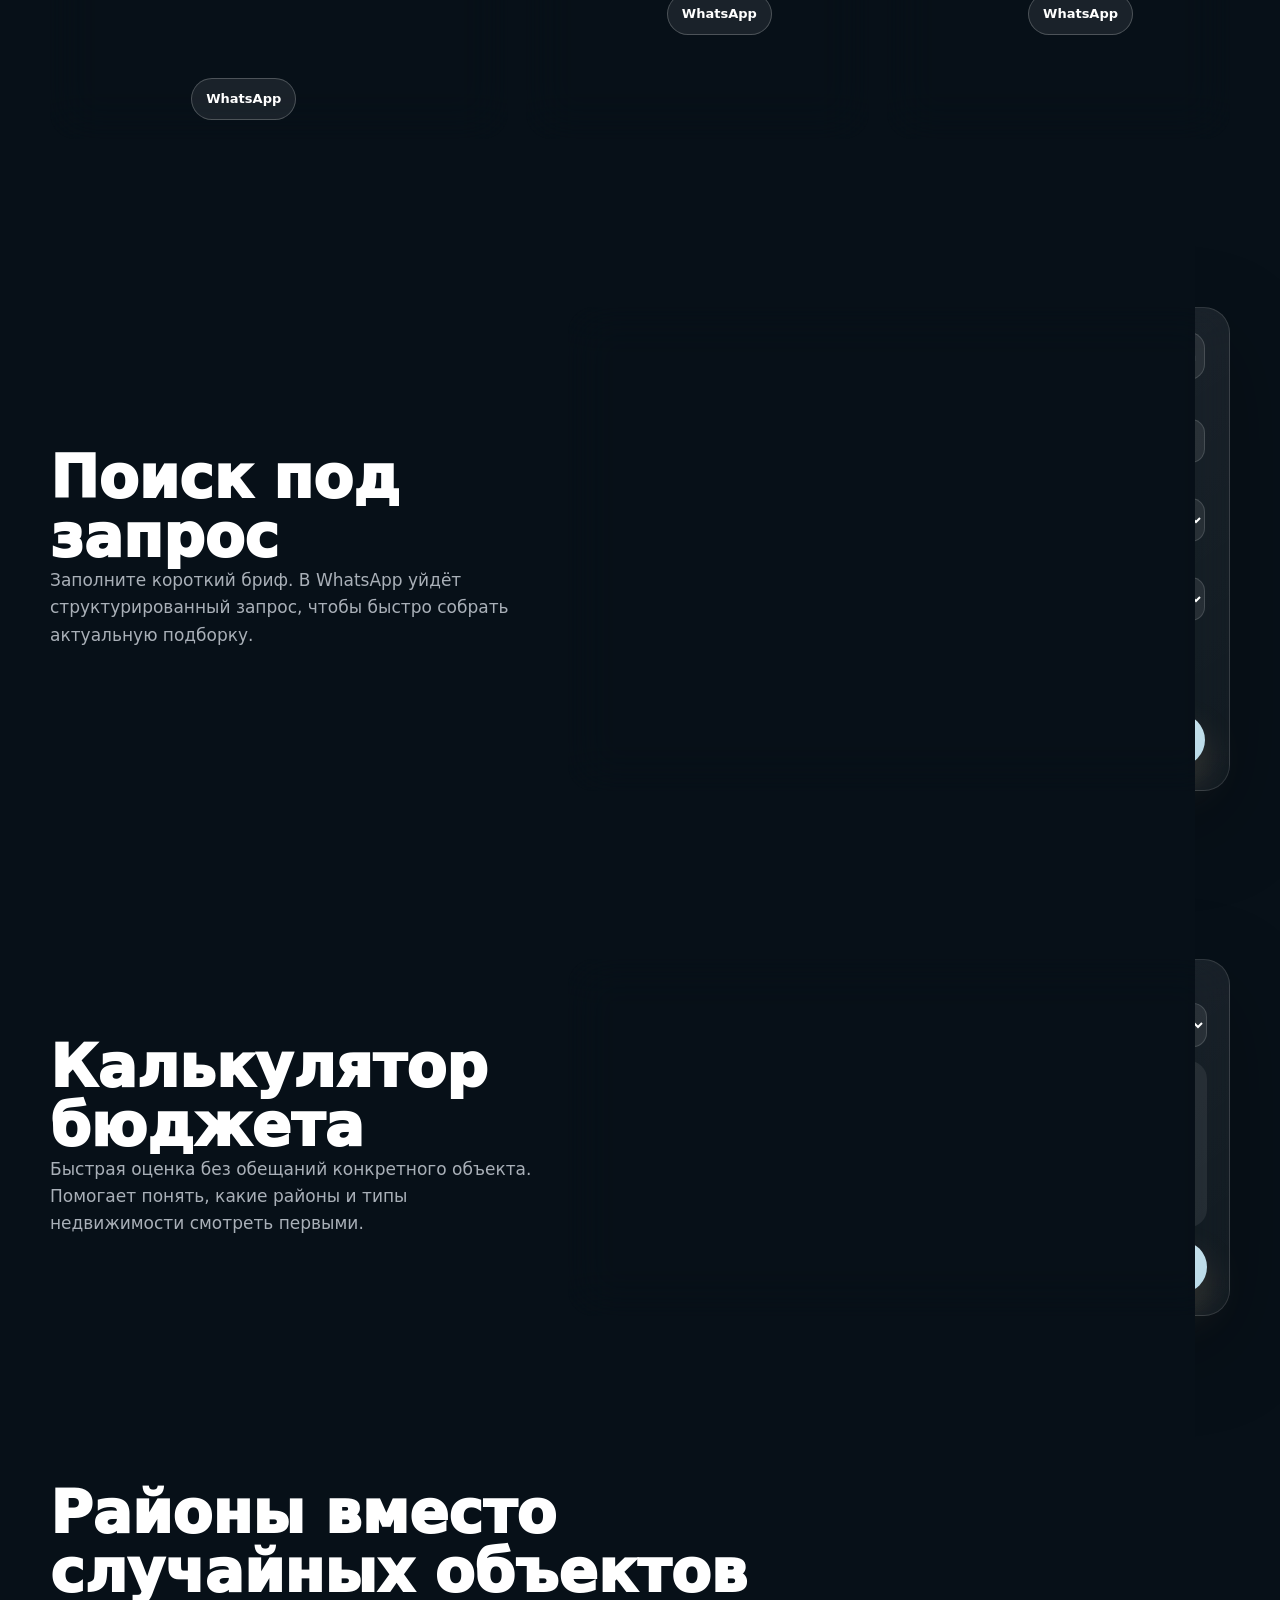
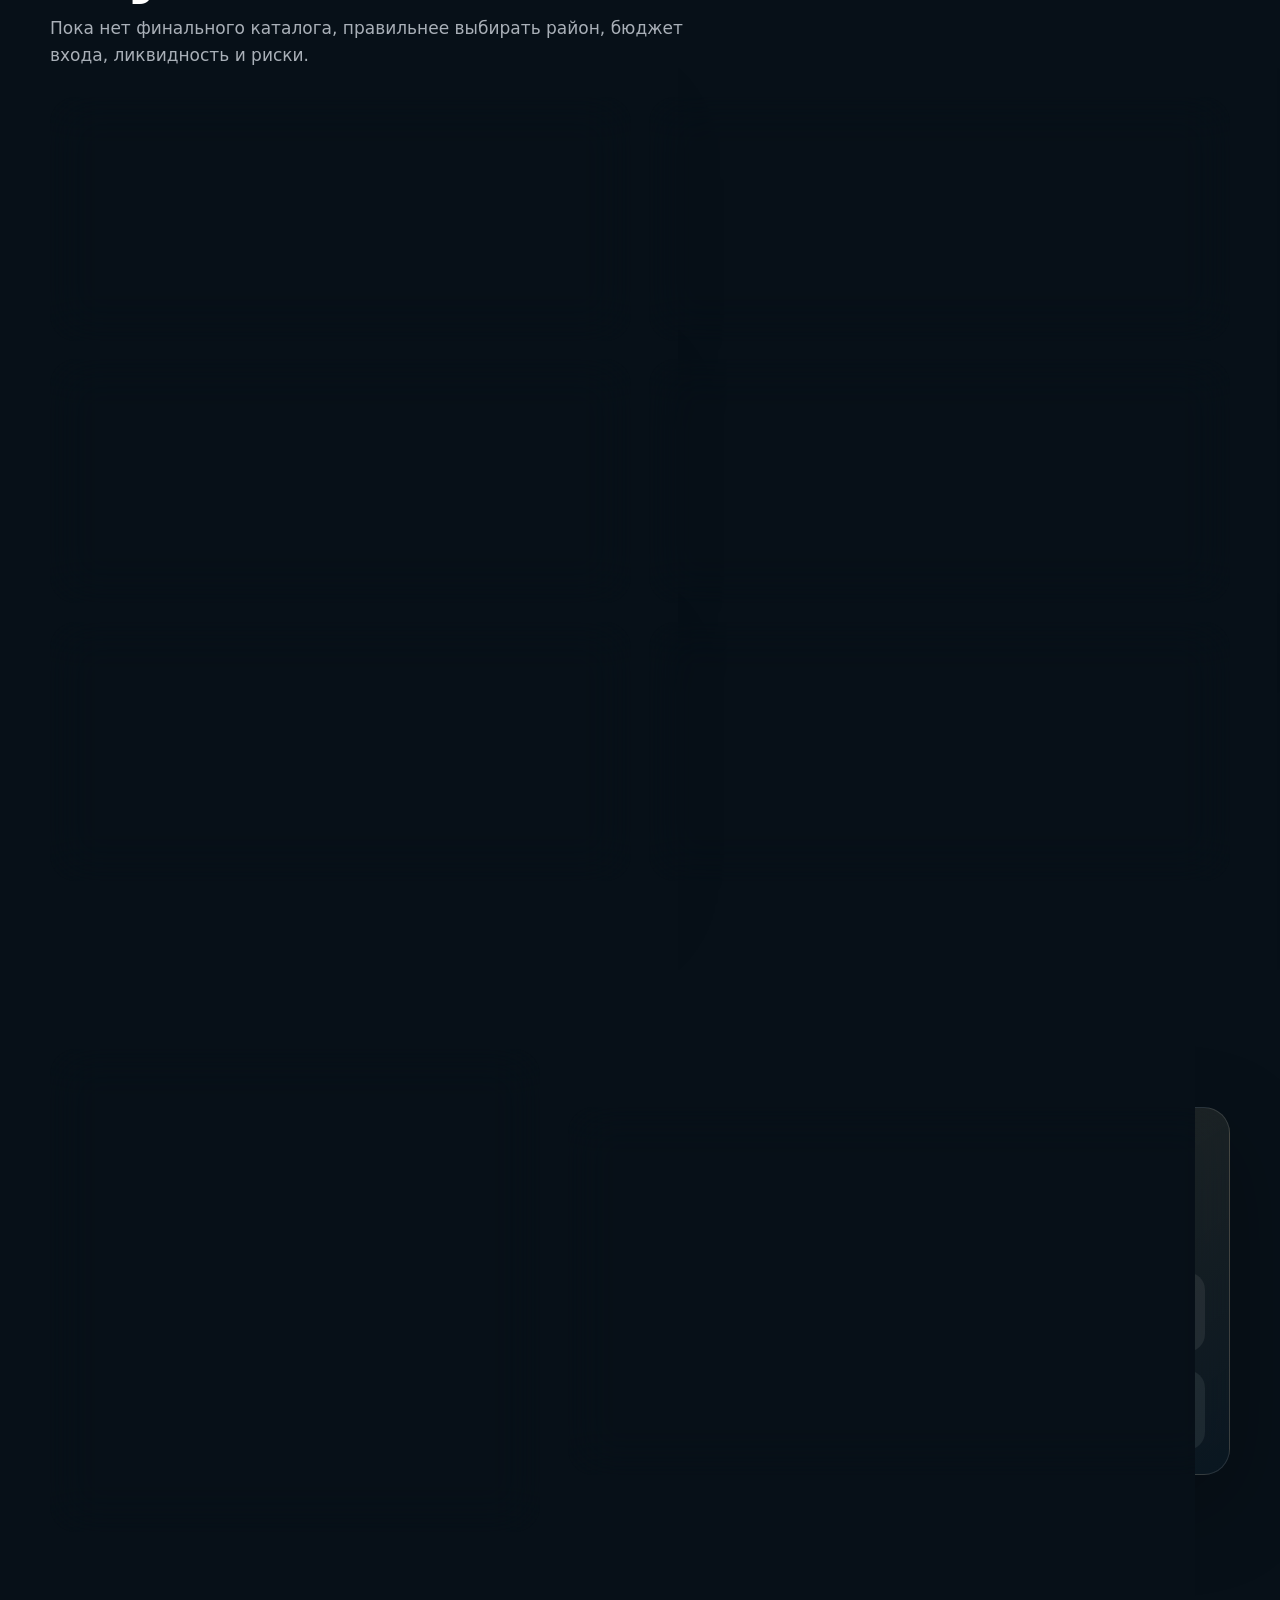
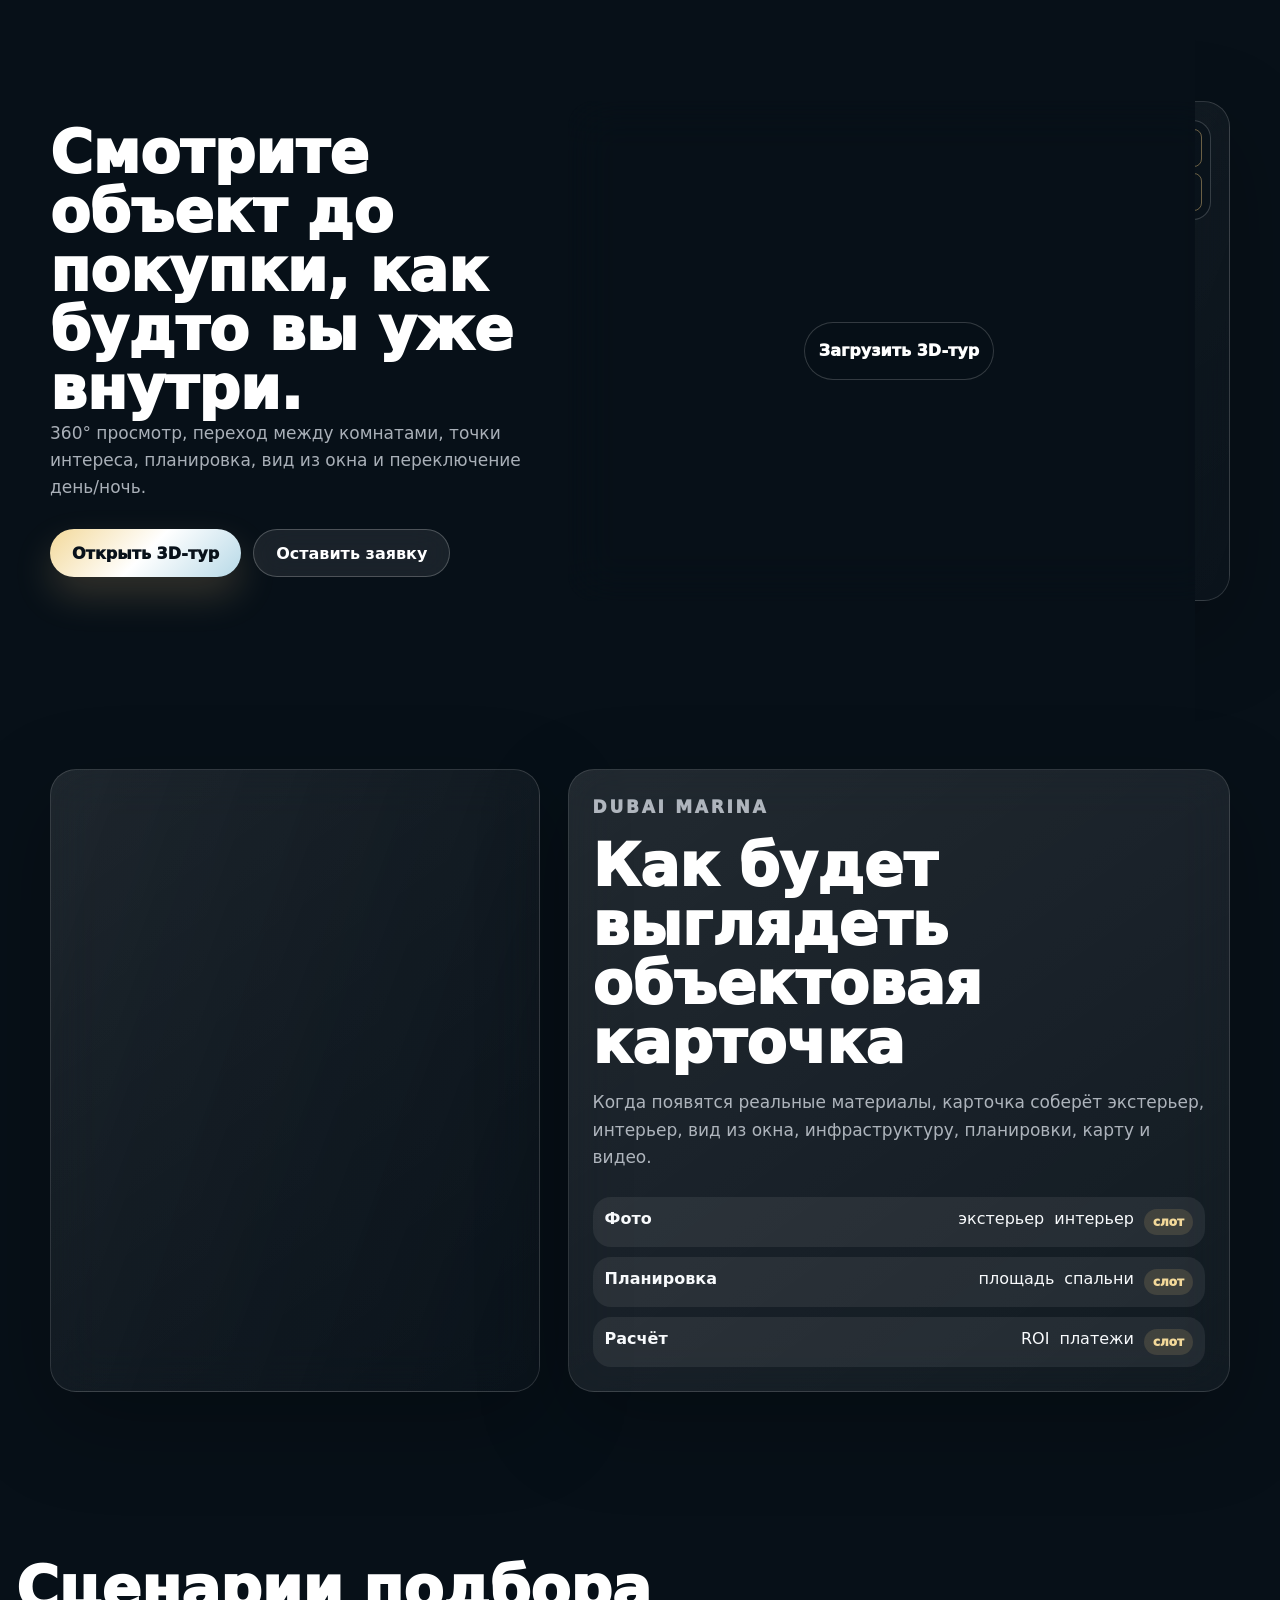
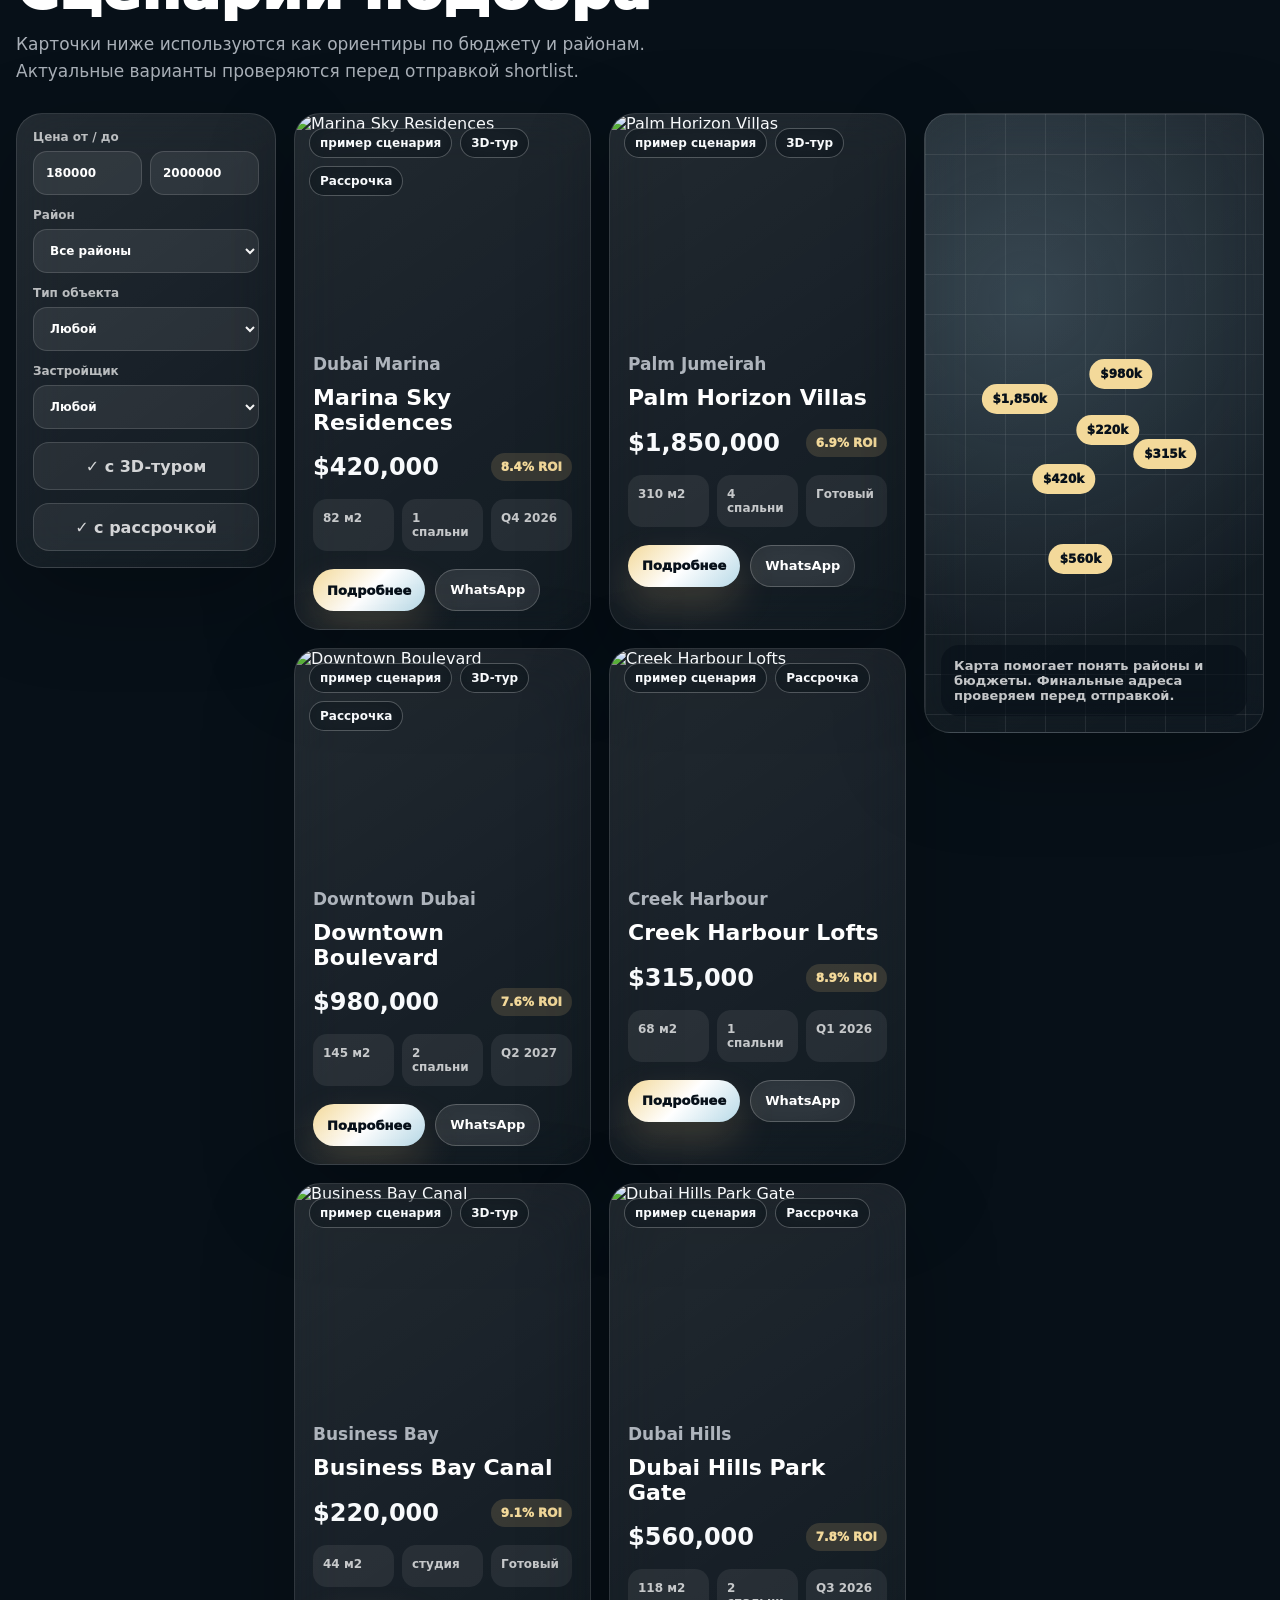
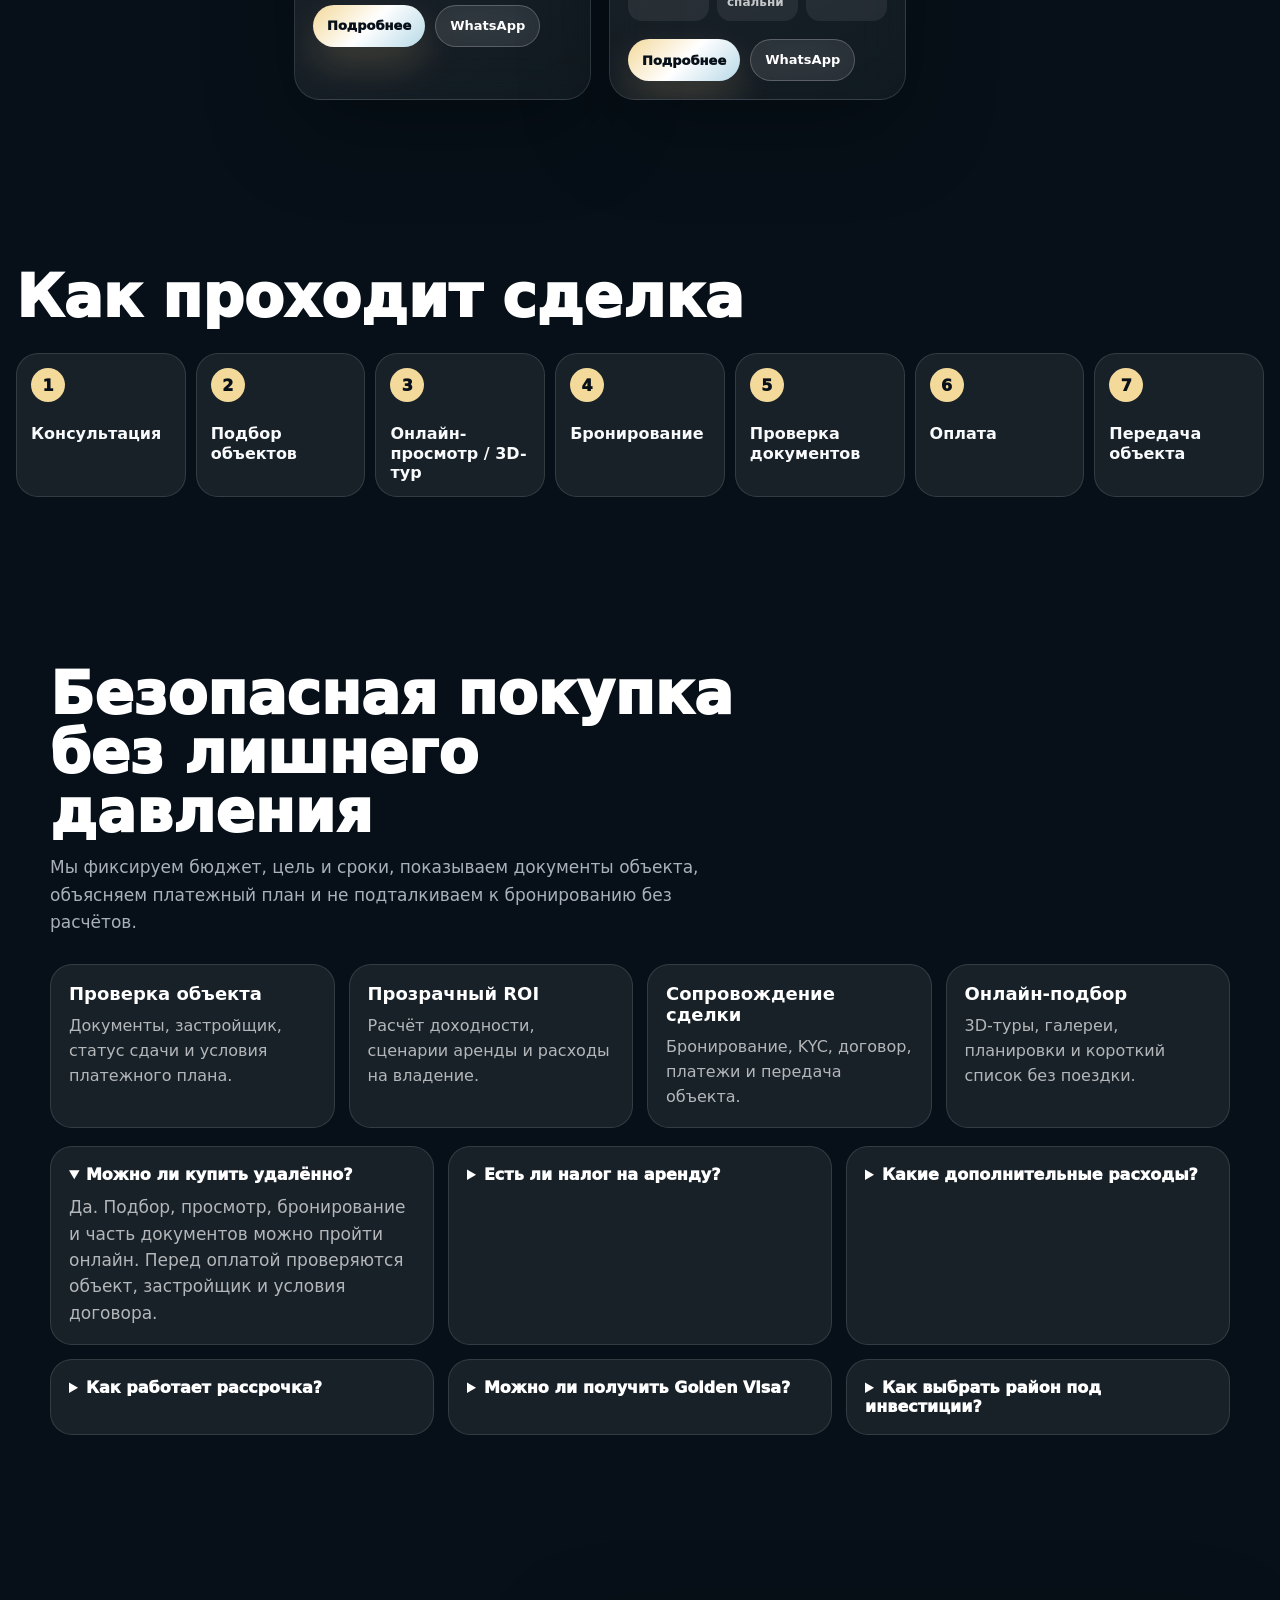
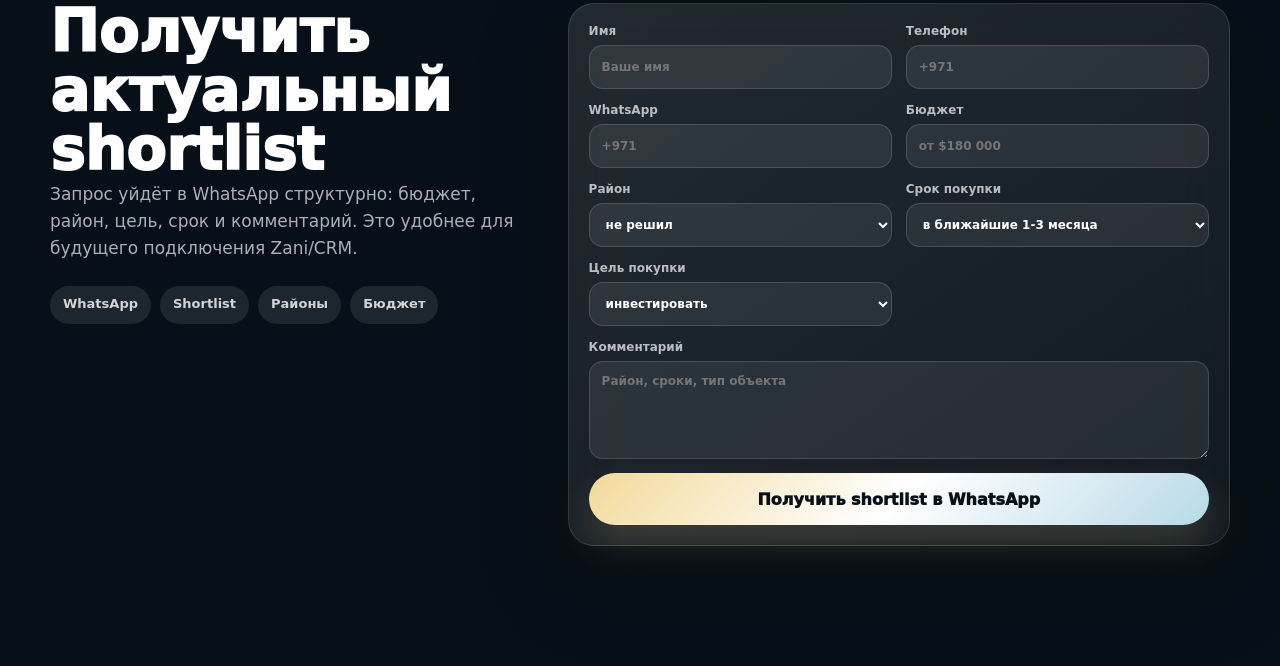
==== commit a362874b: "Reframe site around private shortlist" ====
--- a/index.html
+++ b/index.html
@@ -3,7 +3,7 @@
   <head>
     <meta charset="UTF-8" />
     <meta name="viewport" content="width=device-width, initial-scale=1.0" />
-    <meta name="description" content="Подбор недвижимости в Дубае для жизни и инвестиций: каталог объектов, районы, 3D-туры, ROI, рассрочка и сопровождение сделки." />
+    <meta name="description" content="Private shortlist недвижимости в Дубае для жизни и инвестиций: бюджет, районы, ROI, рассрочка и сопровождение сделки." />
     <meta property="og:title" content="Dubai Estate | Недвижимость в Дубае" />
     <meta property="og:description" content="Апартаменты, виллы и инвестиционные объекты в Dubai Marina, Downtown, Palm Jumeirah, Business Bay и Dubai Hills." />
     <meta property="og:type" content="website" />
@@ -11,7 +11,7 @@
     <meta property="og:image" content="https://images.unsplash.com/photo-1512453979798-5ea266f8880c?auto=format&fit=crop&w=1200&q=85" />
     <meta name="twitter:card" content="summary_large_image" />
     <meta name="twitter:title" content="Dubai Estate | Недвижимость в Дубае" />
-    <meta name="twitter:description" content="Каталог объектов в Дубае: районы, цены, 3D-туры, ROI, рассрочка и WhatsApp-подбор." />
+    <meta name="twitter:description" content="Private shortlist недвижимости в Дубае: районы, бюджет, ROI, рассрочка и WhatsApp-подбор." />
     <link rel="canonical" href="https://999max20.github.io/dubai-real-estate-site/" />
     <link rel="preconnect" href="https://images.unsplash.com" />
     <link rel="preconnect" href="https://cdn.jsdelivr.net" crossorigin />
@@ -29,7 +29,7 @@
             "areaServed": "Dubai",
             "telephone": "+971 50 279 1555",
             "sameAs": ["https://wa.me/971502791555"],
-            "description": "Подбор недвижимости в Дубае для жизни и инвестиций: каталог объектов, районы, 3D-туры, ROI и рассрочка."
+            "description": "Частный подбор недвижимости в Дубае для жизни и инвестиций: районы, бюджет, сценарии покупки, ROI и рассрочка."
           },
           {
             "@type": "WebSite",
@@ -80,7 +80,7 @@
     <header class="header">
       <a class="logo" href="#top"><span>DE</span><strong>Dubai Estate</strong></a>
       <nav class="nav" aria-label="Основная навигация">
-        <a href="#catalog">Купить</a>
+        <a href="#catalog">Подборки</a>
         <a href="#invest">Инвестиции</a>
         <a href="#districts">Районы</a>
         <a href="#tour">3D-туры</a>
@@ -90,7 +90,7 @@
         <a href="./admin.html">Кабинет</a>
       </nav>
       <a class="header-cta" href="#matching">Подобрать объект</a>
-      <a class="menu" href="#catalog">Каталог</a>
+      <a class="menu" href="#catalog">Подборки</a>
     </header>
 
     <main id="top">
@@ -99,35 +99,35 @@
         <div class="hero-shade"></div>
         <div class="hero-inner">
           <div class="hero-copy">
-            <p class="label">Dubai Marina / Downtown / Palm Jumeirah</p>
+            <p class="label">Private shortlist / Dubai real estate</p>
             <h1>Недвижимость в Дубае для жизни и инвестиций</h1>
-            <p>Подберите апартаменты, виллу или инвестиционный объект с 3D-туром, аналитикой доходности и сопровождением сделки под ключ.</p>
+            <p>Соберём короткий список актуальных объектов под ваш бюджет, район и цель покупки. Без давления и обещаний наличия до проверки.</p>
             <div class="actions">
-              <a class="primary" href="#catalog">Смотреть объекты</a>
-              <a class="secondary" href="#matching">Получить подборку</a>
+              <a class="primary" href="#matching">Получить shortlist</a>
+              <a class="secondary" href="#budget">Оценить бюджет</a>
             </div>
           </div>
           <div class="stats">
-            <div><strong>250+ объектов</strong><span>в премиальных районах</span></div>
-            <div><strong>от $180 000</strong><span>минимальный бюджет</span></div>
-            <div><strong>ROI до 8-12%</strong><span>арендная доходность</span></div>
-            <div><strong>3D-туры</strong><span>доступны онлайн</span></div>
+            <div><strong>private shortlist</strong><span>под запрос и бюджет</span></div>
+            <div><strong>от $180 000</strong><span>ориентир входа</span></div>
+            <div><strong>ROI до 8-12%</strong><span>по району и сценарию</span></div>
+            <div><strong>WhatsApp</strong><span>структурный запрос</span></div>
           </div>
         </div>
       </section>
 
       <section class="section">
         <div class="section-head">
-          <h2>Лучшие предложения</h2>
-          <p>Карточки показывают район, цену, площадь, спальни, доходность и доступность 3D-тура.</p>
+          <h2>Примеры подборок</h2>
+          <p>Это типовые сценарии, а не обещание наличия. Реальный shortlist собирается после уточнения бюджета, цели и сроков.</p>
         </div>
         <div class="best-grid" id="bestGrid"></div>
       </section>
 
       <section class="section matching" id="matching">
         <div>
-          <h2>Интерактивный подбор</h2>
-          <p>Выберите бюджет, цель покупки, район, тип объекта, срок сдачи и рассрочку.</p>
+          <h2>Поиск под запрос</h2>
+          <p>Заполните короткий бриф. В WhatsApp уйдёт структурированный запрос, чтобы быстро собрать актуальную подборку.</p>
         </div>
         <div class="matching-panel">
           <div class="choice-grid">
@@ -140,30 +140,49 @@
             <label>Имя<input placeholder="Ваше имя" /></label>
             <label>Телефон<input placeholder="+971" /></label>
             <label>Бюджет<input placeholder="от $180 000" /></label>
+            <label>Район<select><option>не решил</option><option>Dubai Marina</option><option>Downtown Dubai</option><option>Business Bay</option><option>Dubai Hills</option><option>Palm Jumeirah</option><option>JVC</option></select></label>
+            <label>Спальни<select><option>не важно</option><option>студия</option><option>1 спальня</option><option>2 спальни</option><option>3+ спальни</option></select></label>
+            <label>Срок<select><option>в ближайшие 1-3 месяца</option><option>3-6 месяцев</option><option>6-12 месяцев</option><option>смотрю рынок</option></select></label>
             <label>Цель покупки<select><option>инвестировать</option><option>жить</option><option>сдавать</option><option>перепродажа</option></select></label>
             <button type="submit">Получить подборку в WhatsApp</button>
           </form>
         </div>
       </section>
 
+      <section class="section budget-lab" id="budget">
+        <div>
+          <h2>Калькулятор бюджета</h2>
+          <p>Быстрая оценка без обещаний конкретного объекта. Помогает понять, какие районы и типы недвижимости смотреть первыми.</p>
+        </div>
+        <div class="budget-panel">
+          <form class="budget-form" id="budgetForm">
+            <label>Бюджет, USD<input id="budgetValue" type="number" min="100000" step="10000" value="420000" /></label>
+            <label>Первый взнос, %<input id="downPayment" type="number" min="10" max="100" step="5" value="30" /></label>
+            <label>Цель<select id="budgetGoal"><option>инвестировать</option><option>жить</option><option>сдавать</option><option>перепродажа</option></select></label>
+          </form>
+          <div class="budget-result" id="budgetResult" aria-live="polite"></div>
+          <a class="primary budget-whatsapp" id="budgetWhatsapp" target="_blank" rel="noreferrer">Отправить расчёт в WhatsApp</a>
+        </div>
+      </section>
+
       <section class="section" id="districts">
         <div class="section-head">
-          <h2>Районы Дубая</h2>
-          <p>Downtown Dubai, Dubai Marina, Palm Jumeirah, Business Bay, JVC, Dubai Hills и Creek Harbour.</p>
+          <h2>Районы вместо случайных объектов</h2>
+          <p>Пока нет финального каталога, правильнее выбирать район, бюджет входа, ликвидность и риски.</p>
         </div>
         <div class="district-grid" id="districtGrid"></div>
       </section>
 
       <section class="section invest" id="invest">
         <div class="panel">
-          <h2>Почему Дубай</h2>
+          <h2>Что проверяем до shortlist</h2>
           <div class="benefit-grid">
-            <div>✓ отсутствие налога на доход от аренды</div>
-            <div>✓ высокий спрос на аренду</div>
-            <div>✓ рассрочки от застройщиков</div>
-            <div>✓ статус международного рынка</div>
-            <div>✓ рост стоимости недвижимости</div>
-            <div>✓ безопасная сделка</div>
+            <div>✓ документы и статус объекта</div>
+            <div>✓ застройщик и история сдачи</div>
+            <div>✓ service charges и расходы владения</div>
+            <div>✓ реалистичный rental estimate</div>
+            <div>✓ платежный план и штрафы</div>
+            <div>✓ ликвидность района</div>
           </div>
         </div>
         <div class="panel dark">
@@ -196,20 +215,20 @@
         <div class="project-media"></div>
         <div class="panel project-copy">
           <p class="label">Dubai Marina</p>
-          <h2>Marina Sky Residences</h2>
-          <p>Галерея: экстерьер, интерьер, вид из окна, инфраструктура, планировки, карта и видео.</p>
+          <h2>Как будет выглядеть объектовая карточка</h2>
+          <p>Когда появятся реальные материалы, карточка соберёт экстерьер, интерьер, вид из окна, инфраструктуру, планировки, карту и видео.</p>
           <div class="layouts">
-            <div><strong>1 спальня</strong><span>82 м2</span><span>$420 000</span><em>доступно</em></div>
-            <div><strong>2 спальни</strong><span>118 м2</span><span>$610 000</span><em>забронировано</em></div>
-            <div><strong>3 спальни</strong><span>164 м2</span><span>$890 000</span><em>продано</em></div>
+            <div><strong>Фото</strong><span>экстерьер</span><span>интерьер</span><em>слот</em></div>
+            <div><strong>Планировка</strong><span>площадь</span><span>спальни</span><em>слот</em></div>
+            <div><strong>Расчёт</strong><span>ROI</span><span>платежи</span><em>слот</em></div>
           </div>
         </div>
       </section>
 
       <section class="section catalog" id="catalog">
         <div class="section-head">
-          <h2>Каталог объектов</h2>
-          <p>Фильтры, карточки и карта работают как главный раздел подбора.</p>
+          <h2>Сценарии подбора</h2>
+          <p>Карточки ниже используются как ориентиры по бюджету и районам. Актуальные варианты проверяются перед отправкой shortlist.</p>
         </div>
         <button class="filter-open" id="filterOpen" type="button" aria-expanded="false" aria-controls="catalogFilters">Фильтры</button>
         <div class="catalog-grid">
@@ -222,7 +241,7 @@
             <button class="toggle" id="installmentOnly" type="button">✓ с рассрочкой</button>
           </aside>
           <div class="cards-grid" id="catalogGrid"></div>
-          <aside class="map" id="mapPins"><div class="map-grid"></div><div class="map-note">Карта: pin-карточки, фильтрация по району и цена на карте.</div></aside>
+          <aside class="map" id="mapPins"><div class="map-grid"></div><div class="map-note">Карта помогает понять районы и бюджеты. Финальные адреса проверяем перед отправкой.</div></aside>
         </div>
       </section>
 
@@ -263,18 +282,20 @@
 
       <section class="section lead" id="lead">
         <div>
-          <h2>Личный подбор объекта</h2>
-          <p>Оставьте заявку: имя, телефон, WhatsApp, бюджет, цель покупки и комментарий.</p>
-          <div class="contact-strip"><span>WhatsApp</span><span>Подбор</span><span>3D-тур</span><span>Каталог</span></div>
+          <h2>Получить актуальный shortlist</h2>
+          <p>Запрос уйдёт в WhatsApp структурно: бюджет, район, цель, срок и комментарий. Это удобнее для будущего подключения Zani/CRM.</p>
+          <div class="contact-strip"><span>WhatsApp</span><span>Shortlist</span><span>Районы</span><span>Бюджет</span></div>
         </div>
         <form class="lead-form">
           <label>Имя<input placeholder="Ваше имя" /></label>
           <label>Телефон<input placeholder="+971" /></label>
           <label>WhatsApp<input placeholder="+971" /></label>
           <label>Бюджет<input placeholder="от $180 000" /></label>
+          <label>Район<select><option>не решил</option><option>Dubai Marina</option><option>Downtown Dubai</option><option>Business Bay</option><option>Dubai Hills</option><option>Palm Jumeirah</option><option>JVC</option></select></label>
+          <label>Срок покупки<select><option>в ближайшие 1-3 месяца</option><option>3-6 месяцев</option><option>6-12 месяцев</option><option>смотрю рынок</option></select></label>
           <label>Цель покупки<select><option>инвестировать</option><option>жить</option><option>сдавать</option><option>перепродажа</option></select></label>
           <label class="full">Комментарий<textarea placeholder="Район, сроки, тип объекта"></textarea></label>
-          <button type="submit">Получить подборку объектов</button>
+          <button type="submit">Получить shortlist в WhatsApp</button>
         </form>
       </section>
     </main>
--- a/styles.css
+++ b/styles.css
@@ -220,6 +220,19 @@
 .property-card:hover { transform: translateY(-5px); border-color: rgba(229,192,123,.36); }
 .card-media { position: relative; aspect-ratio: 1.35; overflow: hidden; }
 .card-media img, .district-card img { width: 100%; height: 100%; object-fit: cover; }
+.media-placeholder {
+  display: grid;
+  height: 100%;
+  align-content: end;
+  gap: 6px;
+  background:
+    linear-gradient(135deg, rgba(243,217,154,.22), rgba(183,217,231,.16)),
+    repeating-linear-gradient(45deg, rgba(255,255,255,.08) 0 1px, transparent 1px 12px),
+    #0b1721;
+  padding: 18px;
+}
+.media-placeholder strong { color: #fff; font-size: 18px; }
+.media-placeholder span { color: rgba(255,255,255,.68); font-size: 12px; line-height: 1.45; }
 .badges { position: absolute; left: 14px; top: 14px; display: flex; gap: 8px; flex-wrap: wrap; }
 .badges span {
   border: 1px solid rgba(255,255,255,.26);
@@ -333,6 +346,25 @@
 .district-card dl { display: grid; grid-template-columns: repeat(3, minmax(0,1fr)); gap: 8px; margin: 0; }
 .district-card dt { color: rgba(255,255,255,.48); font-size: 11px; }
 .district-card dd { margin: 3px 0 0; font-size: 13px; font-weight: 900; }
+.district-risk {
+  border-radius: 14px;
+  background: rgba(243,217,154,.1);
+  padding: 10px 12px;
+  color: rgba(255,255,255,.76);
+  font-size: 12px;
+  line-height: 1.45;
+}
+.district-risk strong { color: var(--gold); }
+
+.budget-lab { display: grid; grid-template-columns: minmax(0,.85fr) minmax(0,1.15fr); align-items: center; gap: 28px; }
+.budget-panel { display: grid; gap: 14px; border: 1px solid rgba(255,255,255,.12); border-radius: 26px; background: linear-gradient(145deg, rgba(255,255,255,.11), rgba(255,255,255,.045)); padding: 22px; box-shadow: 0 30px 90px rgba(0,0,0,.26); backdrop-filter: blur(24px); }
+.budget-form { display: grid; grid-template-columns: repeat(3, minmax(0,1fr)); gap: 12px; }
+.budget-form label { display: grid; gap: 7px; color: rgba(255,255,255,.7); font-size: 12px; font-weight: 850; }
+.budget-result { display: grid; gap: 9px; border-radius: 18px; background: rgba(255,255,255,.07); padding: 16px; }
+.budget-result strong { color: #fff; font-size: 24px; }
+.budget-result span { color: rgba(255,255,255,.72); font-size: 14px; font-weight: 800; }
+.budget-result p { max-width: none; color: rgba(255,255,255,.68); font-size: 14px; }
+.budget-whatsapp { display: inline-flex; min-height: 52px; align-items: center; justify-content: center; padding: 0 18px; }
 
 .benefit-grid, .metric-grid { grid-template-columns: repeat(2, minmax(0,1fr)); margin-top: 22px; }
 .benefit-grid div, .metric-grid div {
@@ -448,7 +480,7 @@
 }
 .empty-state strong { color: #fff; font-size: 24px; }
 .empty-state span { max-width: 460px; color: rgba(255,255,255,.68); line-height: 1.55; }
-.empty-state button { min-height: 44px; padding: 0 16px; }
+.empty-state button, .empty-state a { min-height: 44px; align-items: center; justify-content: center; padding: 0 16px; text-decoration: none; }
 .map {
   position: sticky;
   top: 102px;
@@ -635,7 +667,7 @@
 @media (max-width: 900px) {
   .header { width: calc(100% - 20px); }
   .header-cta { display: none; }
-  .hero-inner, .matching, .invest, .tour, .project, .lead { grid-template-columns: 1fr; }
+  .hero-inner, .matching, .budget-lab, .invest, .tour, .project, .lead { grid-template-columns: 1fr; }
   .hero-inner { gap: 16px; padding: 104px 0 42px; }
   .stats { grid-template-columns: repeat(2, minmax(0,1fr)); }
   .best-grid, .cards-grid, .district-grid, .trust-grid, .faq-grid { grid-template-columns: 1fr; }
@@ -685,12 +717,12 @@
   .stats div { border-radius: 15px; padding: 12px; }
   .stats strong { font-size: 21px; line-height: 1.08; }
   .stats span { font-size: 11px; line-height: 1.35; }
-  .choice-grid, .benefit-grid, .metric-grid, .lead-form, .lead-form.compact { grid-template-columns: 1fr; }
+  .choice-grid, .budget-form, .benefit-grid, .metric-grid, .lead-form, .lead-form.compact { grid-template-columns: 1fr; }
   .section { width: min(100% - 24px, 1180px); padding: 54px 0; }
   .section-head { gap: 10px; margin-bottom: 20px; }
   .section h2 { font-size: 32px; line-height: 1.04; }
   .section p { font-size: 15px; line-height: 1.55; }
-  .property-card, .district-card, .matching-panel, .panel, .tour-view, .project-media, .filters, .map, .lead-form { border-radius: 20px; }
+  .property-card, .district-card, .matching-panel, .budget-panel, .panel, .tour-view, .project-media, .filters, .map, .lead-form { border-radius: 20px; }
   .property-card:hover { transform: none; }
   .card-body { gap: 14px; padding: 14px; }
   .card-body h3, .district-card h3 { font-size: 20px; }
@@ -700,7 +732,7 @@
   .district-card dl { grid-template-columns: 1fr; }
   .price-row, .card-actions { align-items: stretch; flex-direction: column; }
   .card-actions a, .card-actions button { width: 100%; justify-content: center; }
-  .matching-panel, .panel, .lead-form { padding: 16px; }
+  .matching-panel, .budget-panel, .panel, .lead-form { padding: 16px; }
   .choice-grid { gap: 8px; margin-bottom: 16px; }
   .choice-grid button, .toggle, .filter-open { min-height: 44px; border-radius: 14px; }
   .range-row { grid-template-columns: 1fr; }
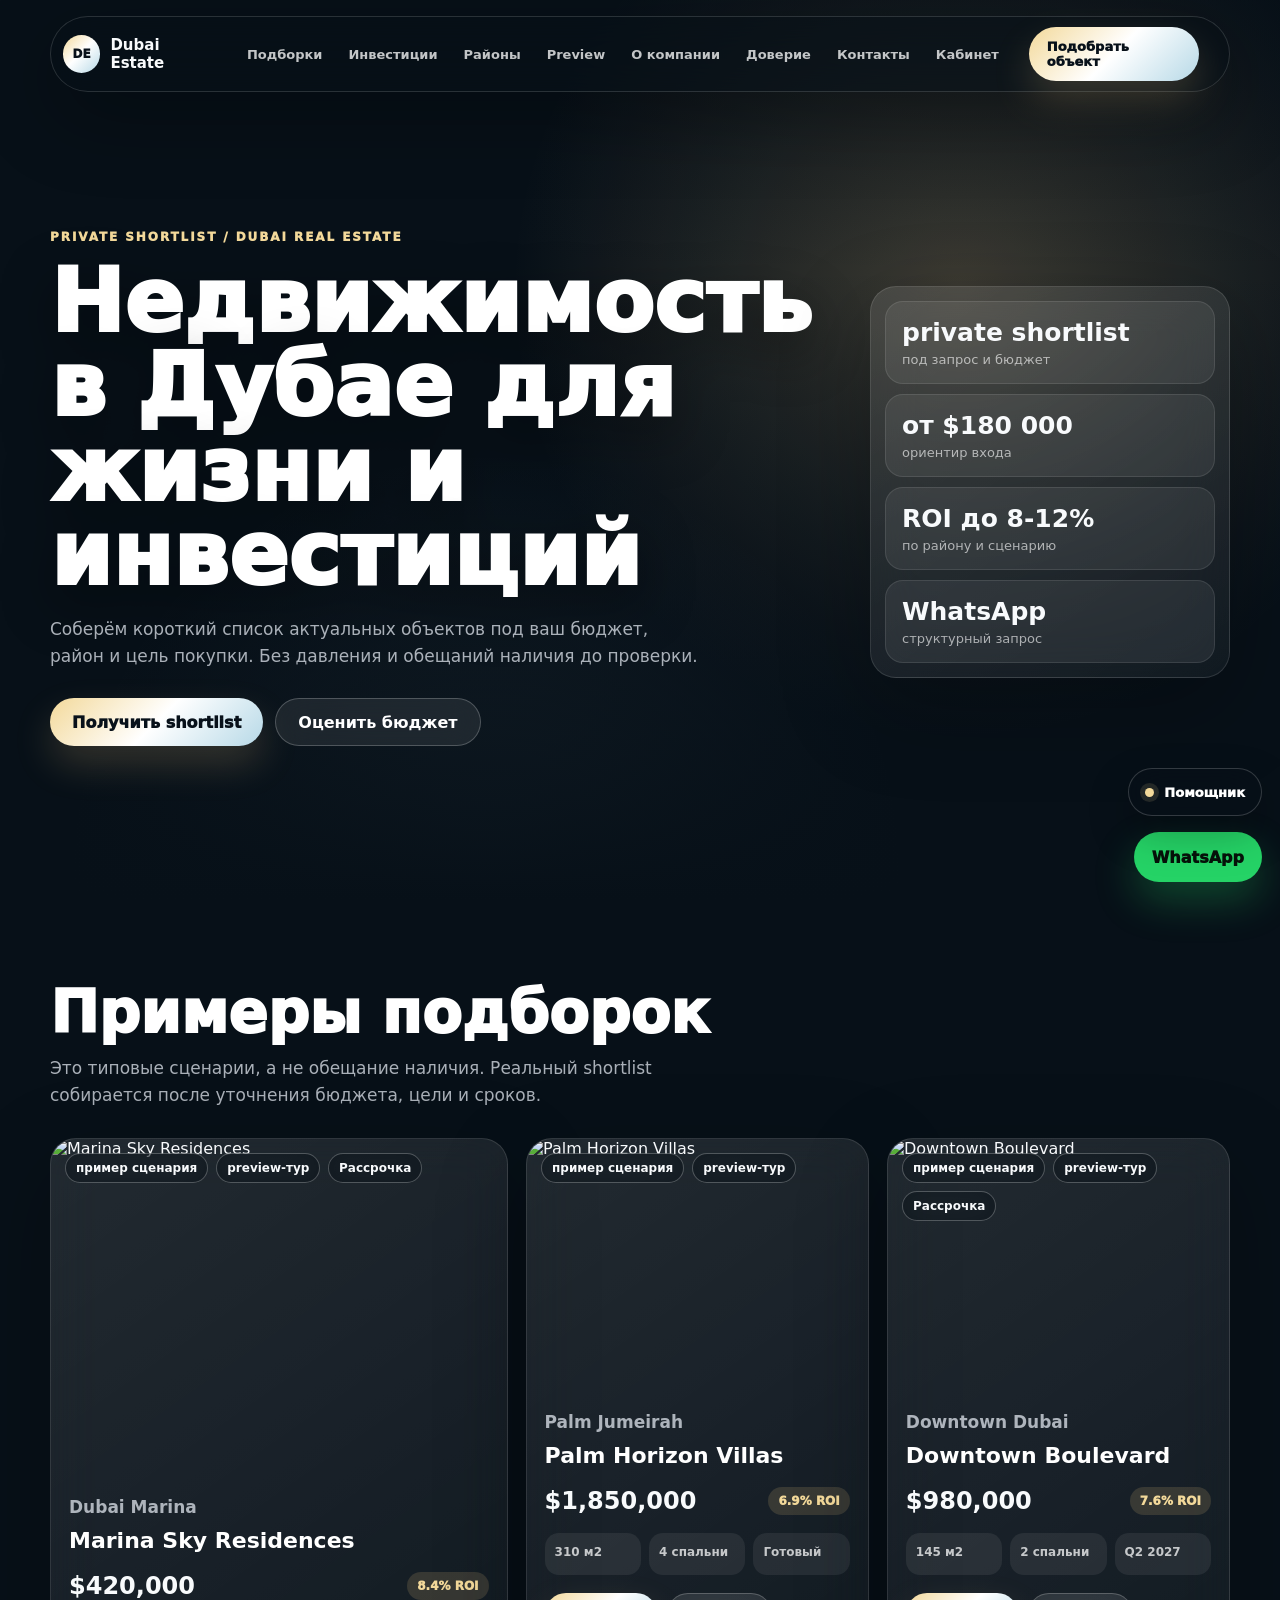
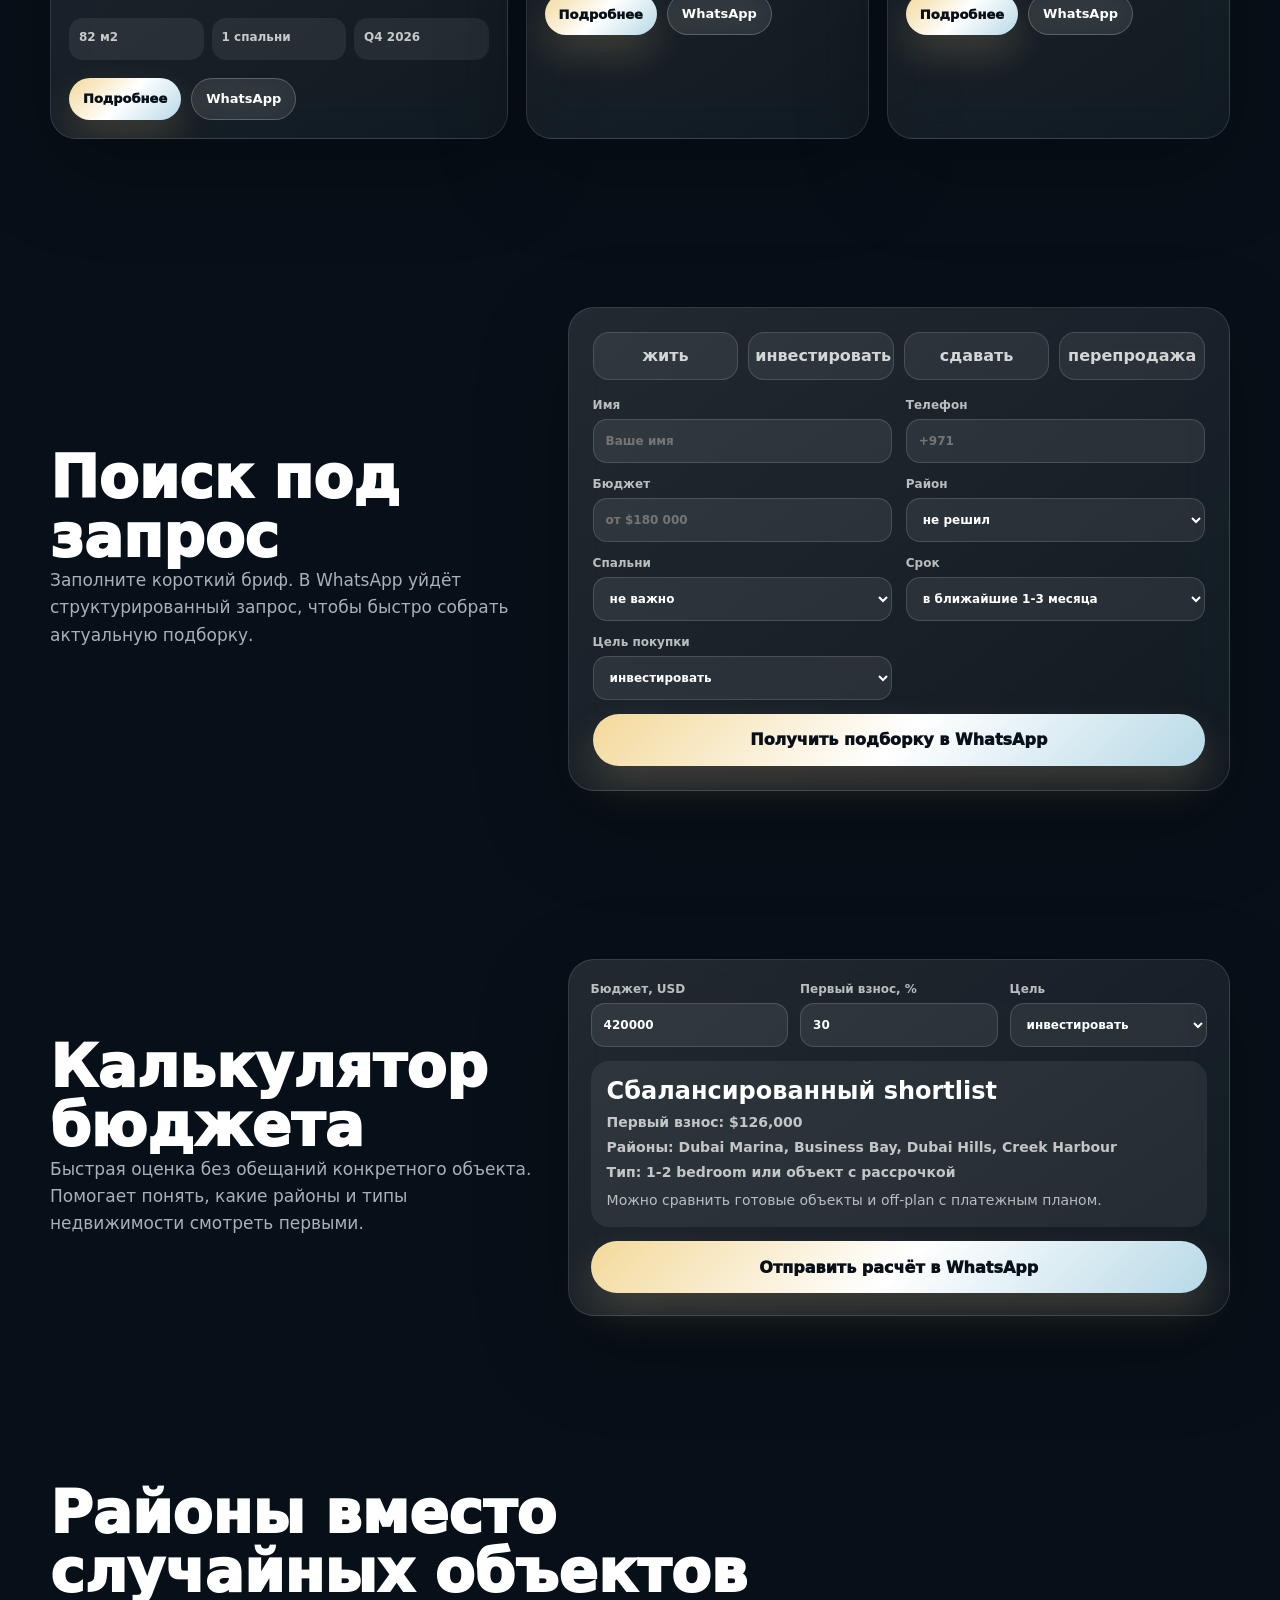
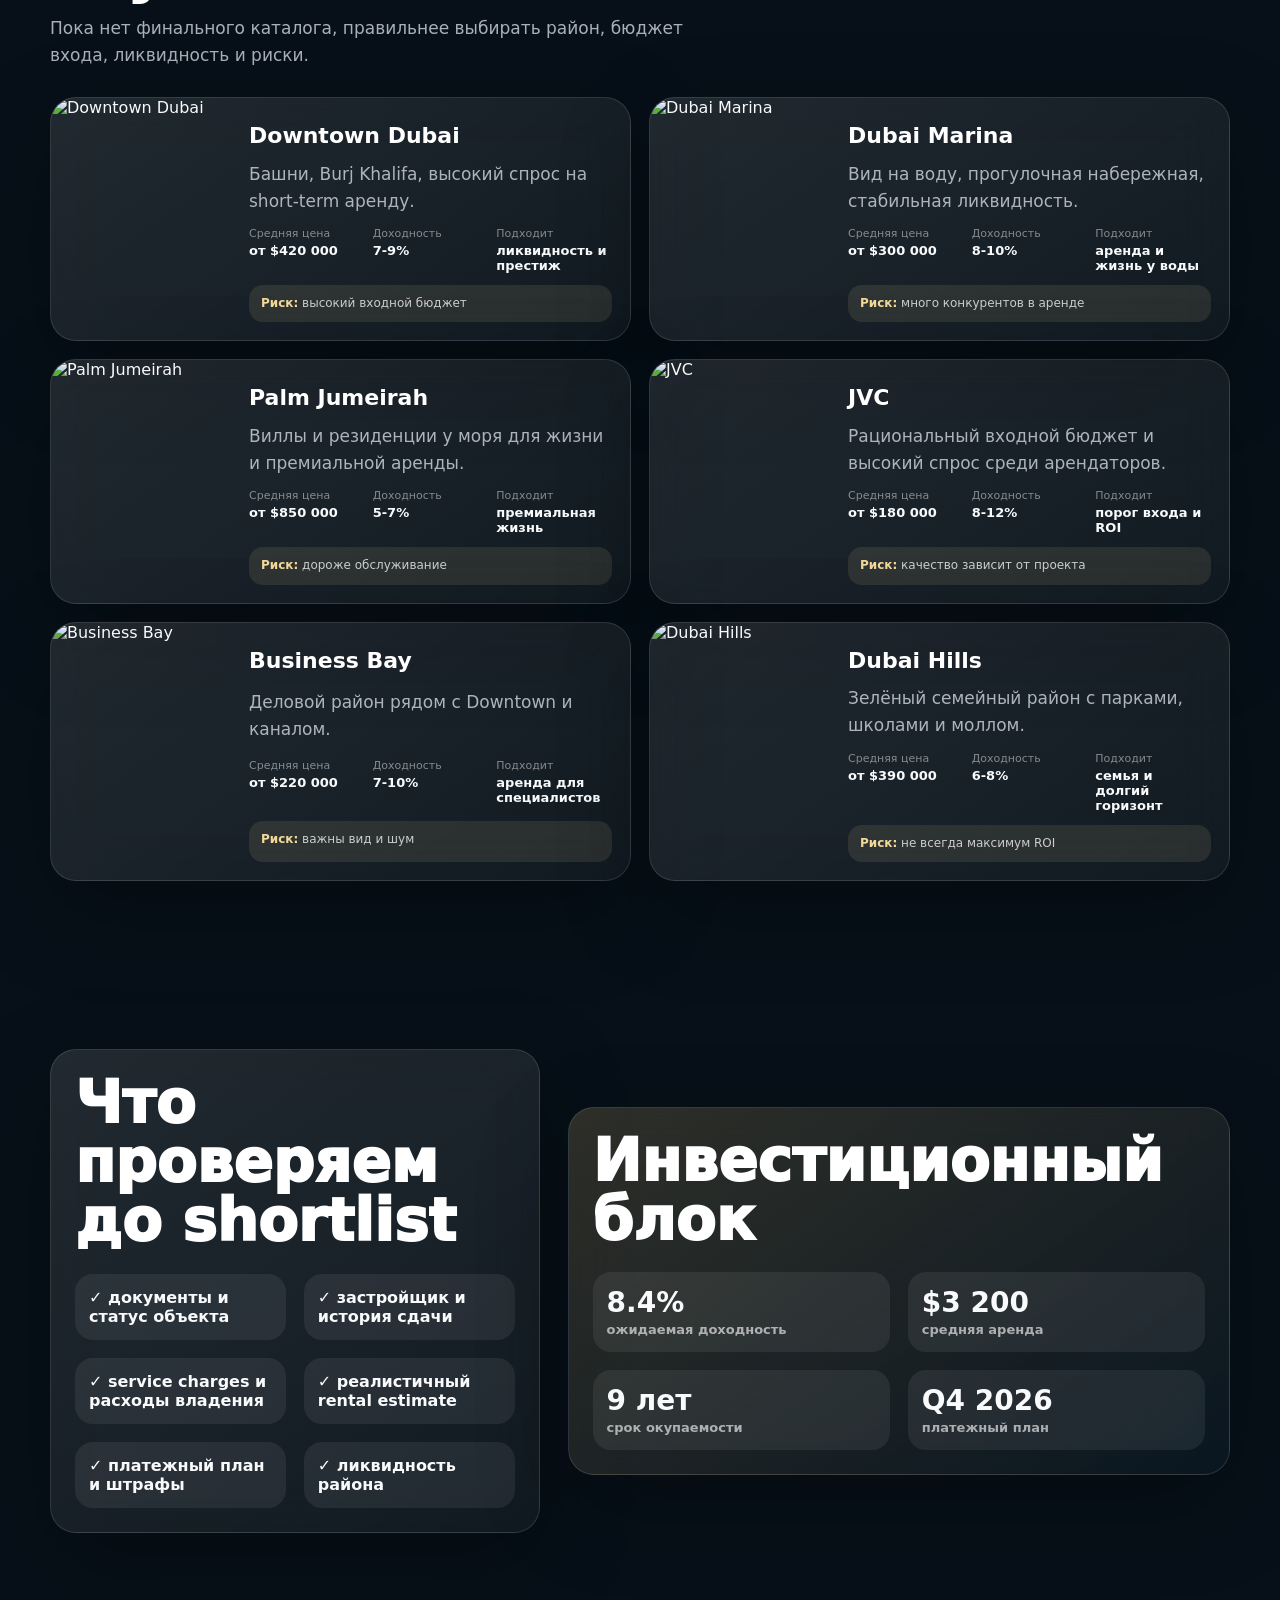
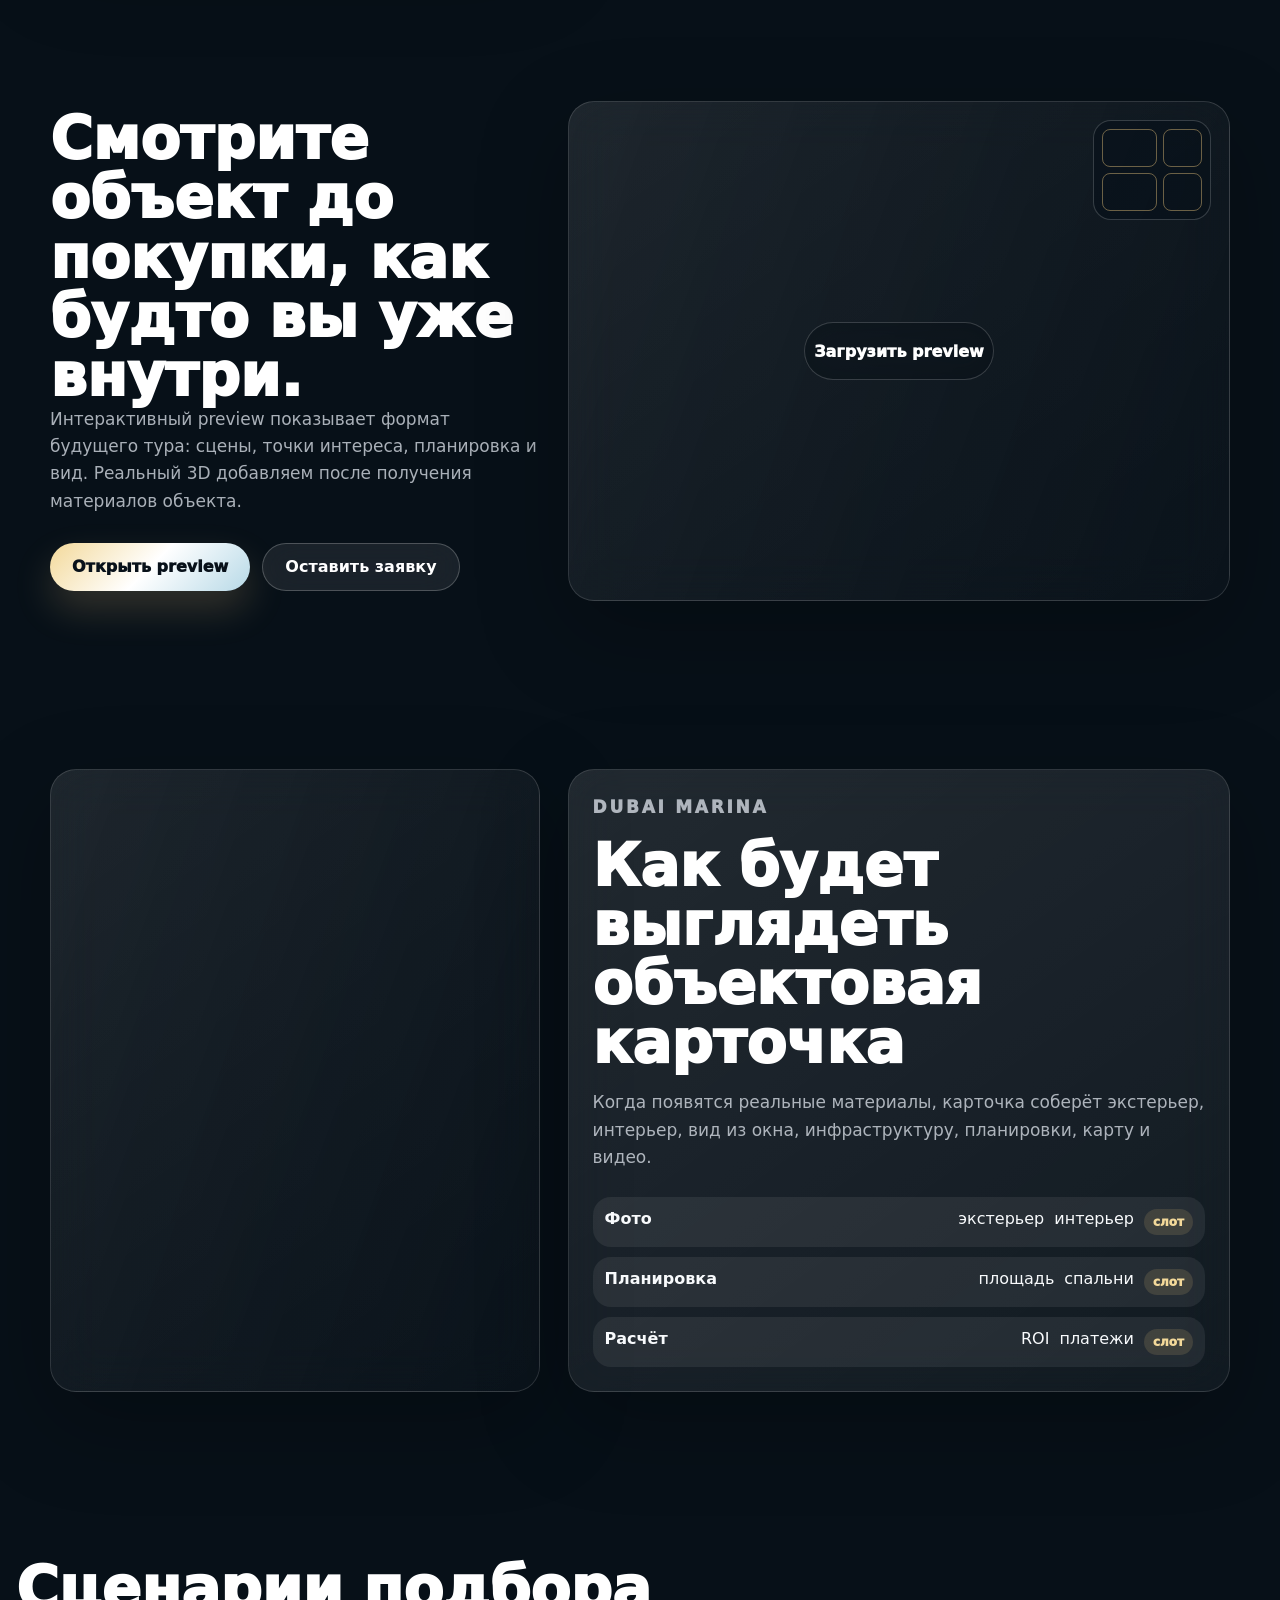
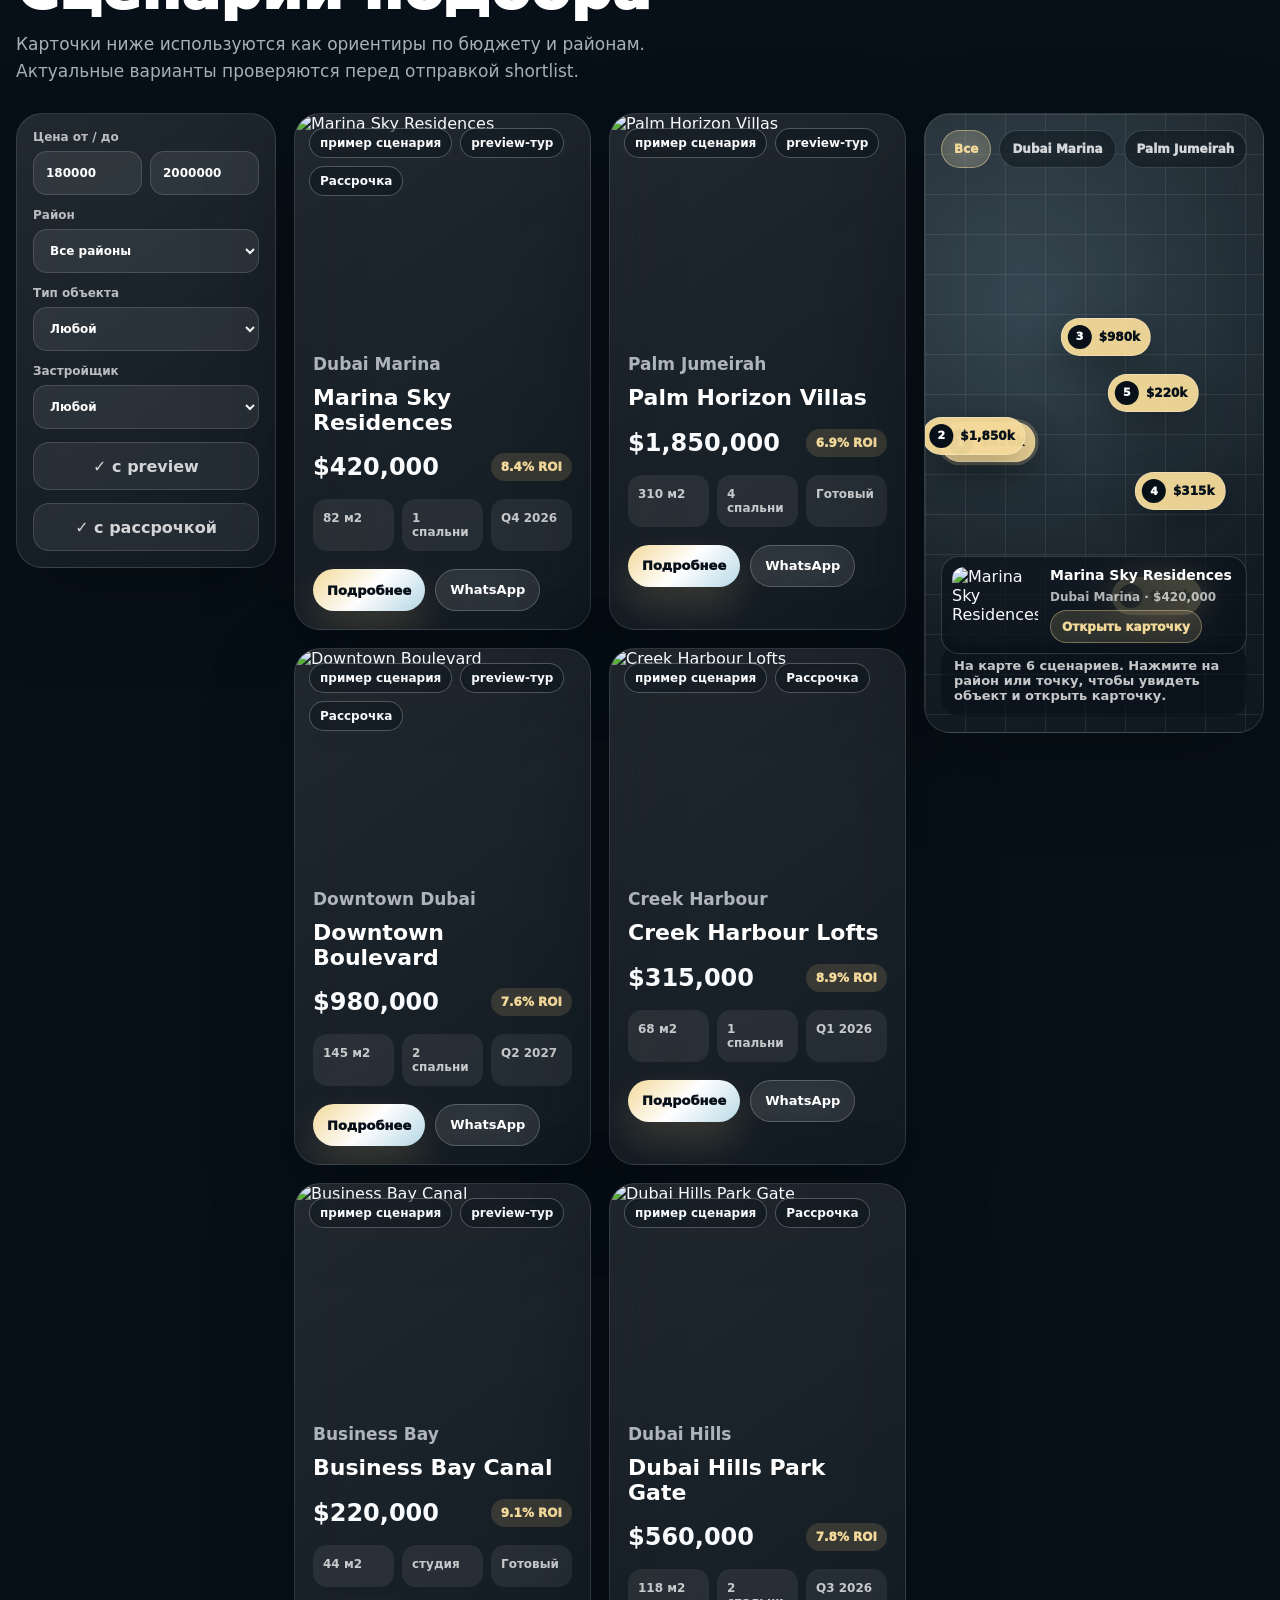
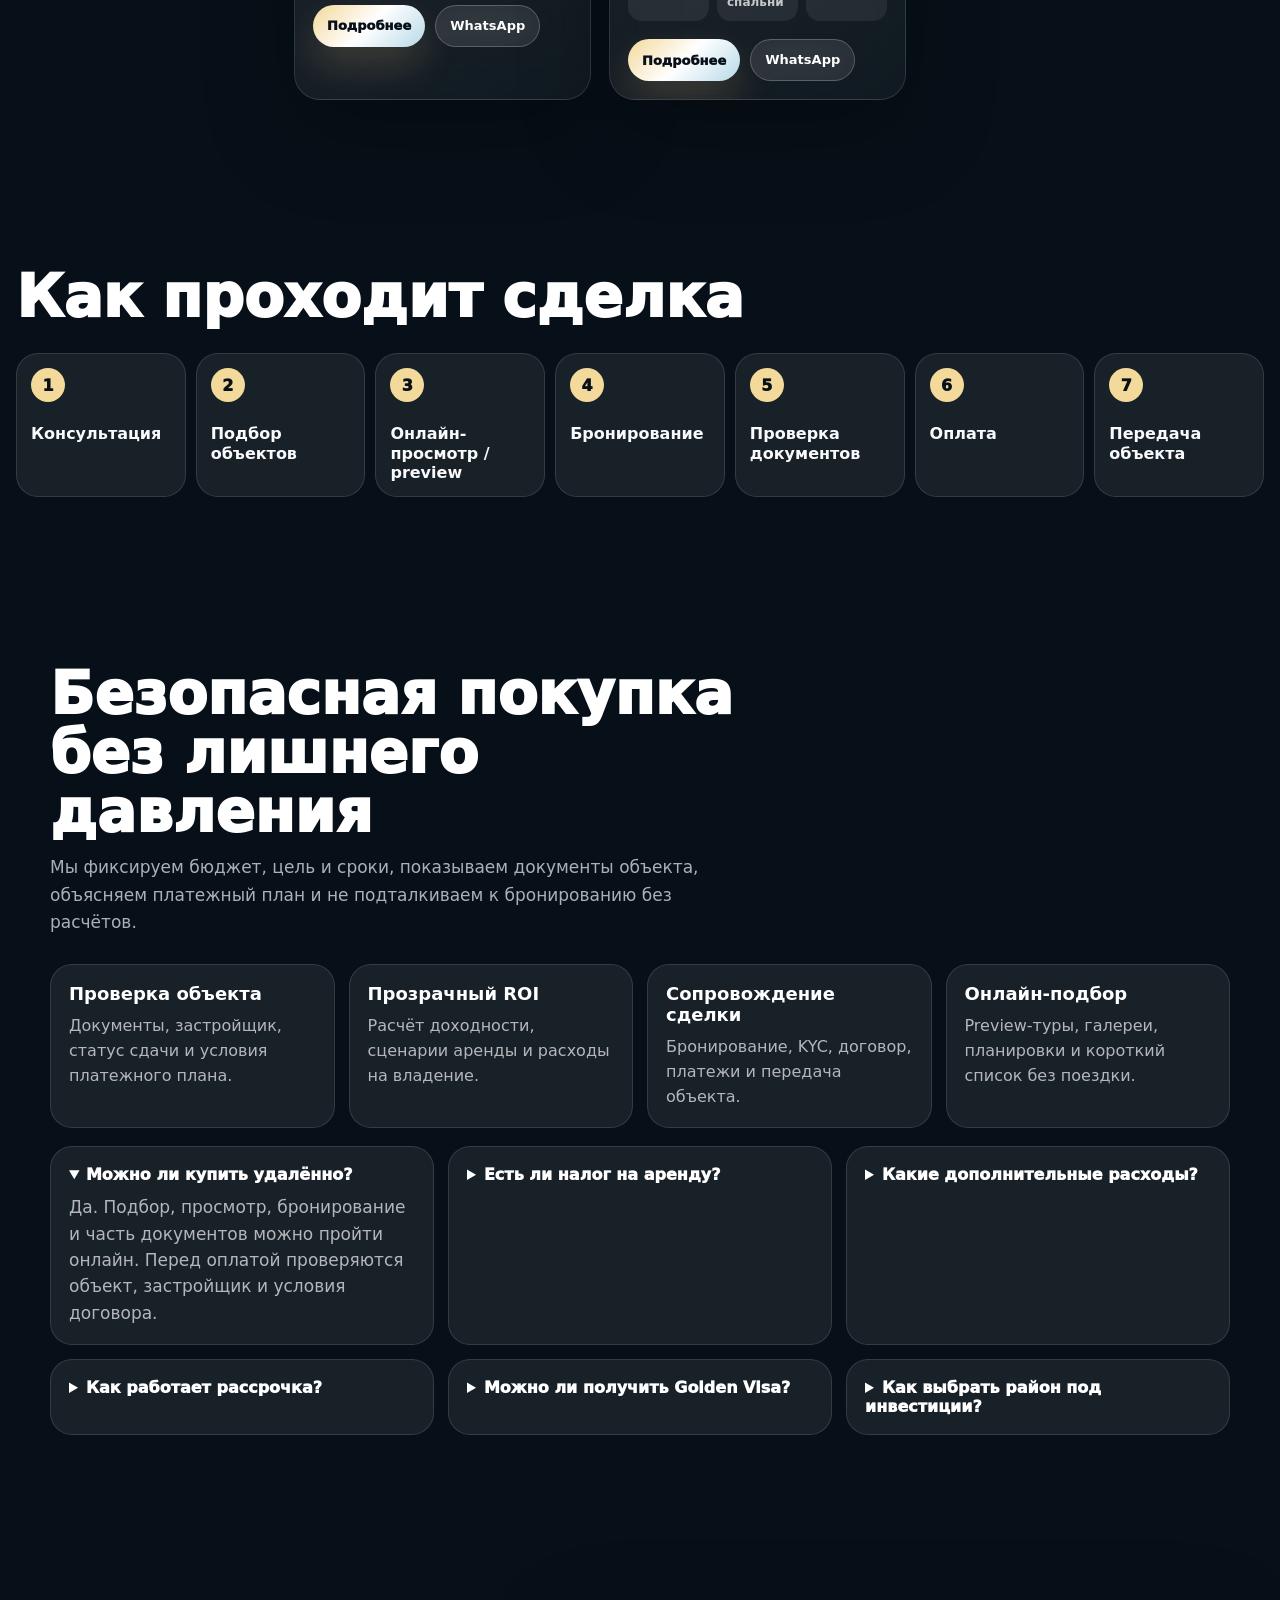
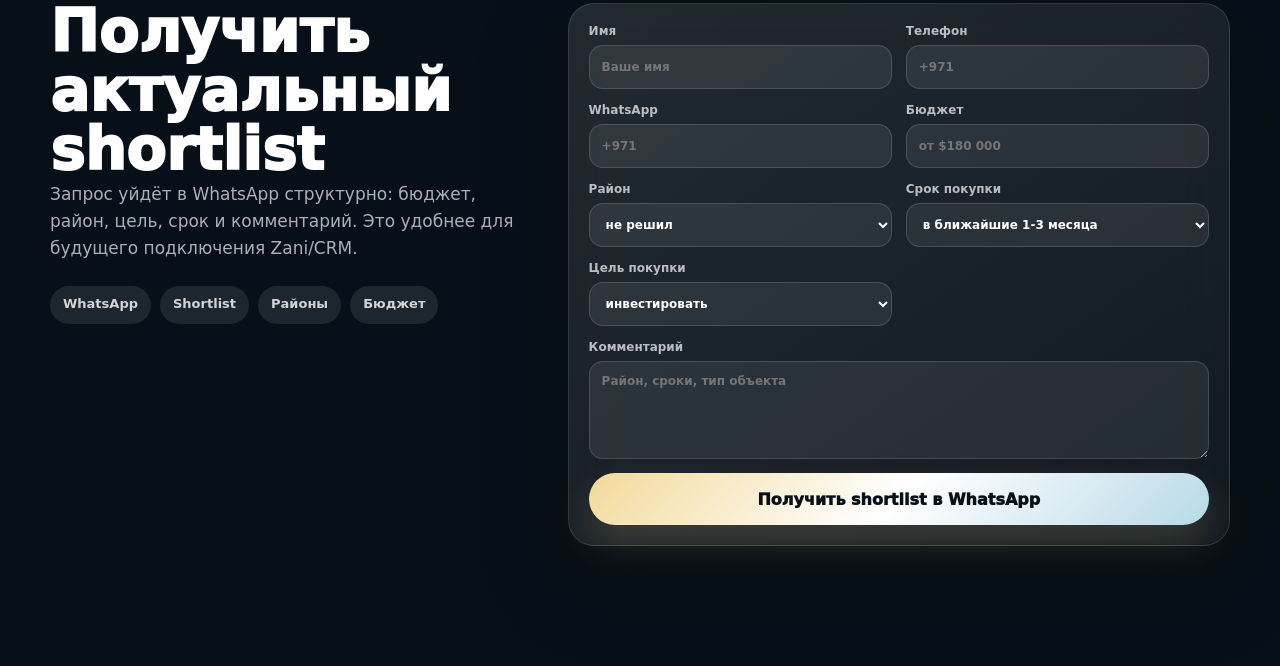
==== commit df96f4bc: "Fix mobile media tour and map interactions" ====
--- a/index.html
+++ b/index.html
@@ -83,7 +83,7 @@
         <a href="#catalog">Подборки</a>
         <a href="#invest">Инвестиции</a>
         <a href="#districts">Районы</a>
-        <a href="#tour">3D-туры</a>
+        <a href="#tour">Preview</a>
         <a href="#company">О компании</a>
         <a href="#trust">Доверие</a>
         <a href="#lead">Контакты</a>
@@ -199,14 +199,14 @@
       <section class="section tour" id="tour">
         <div>
           <h2>Смотрите объект до покупки, как будто вы уже внутри.</h2>
-          <p>360° просмотр, переход между комнатами, точки интереса, планировка, вид из окна и переключение день/ночь.</p>
+          <p>Интерактивный preview показывает формат будущего тура: сцены, точки интереса, планировка и вид. Реальный 3D добавляем после получения материалов объекта.</p>
           <div class="actions">
-            <button class="primary" id="loadTour" type="button">Открыть 3D-тур</button>
+            <button class="primary" id="loadTour" type="button">Открыть preview</button>
             <a class="secondary" href="#lead">Оставить заявку</a>
           </div>
         </div>
         <div class="tour-view" id="tourView">
-          <button class="tour-loader" id="tourLoader" type="button">Загрузить 3D-тур</button>
+          <button class="tour-loader" id="tourLoader" type="button">Загрузить preview</button>
           <div class="floorplan"><span></span><span></span><span></span><span></span></div>
         </div>
       </section>
@@ -234,14 +234,14 @@
         <div class="catalog-grid">
           <aside class="filters" id="catalogFilters">
             <label>Цена от / до <div class="range-row"><input id="priceFrom" type="number" value="180000" min="0" step="10000" /><input id="priceTo" type="number" value="2000000" min="0" step="10000" /></div></label>
-            <label>Район <select id="districtFilter"><option>Все районы</option><option>Dubai Marina</option><option>Palm Jumeirah</option><option>Downtown Dubai</option><option>Creek Harbour</option><option>Business Bay</option><option>Dubai Hills</option></select></label>
+            <label>Район <select id="districtFilter"><option>Все районы</option><option>Dubai Marina</option><option>Palm Jumeirah</option><option>Downtown Dubai</option><option>Creek Harbour</option><option>Business Bay</option><option>Dubai Hills</option><option>JVC</option></select></label>
             <label>Тип объекта <select id="typeFilter"><option>Любой</option><option>Апартаменты</option><option>Вилла</option><option>Пентхаус</option></select></label>
             <label>Застройщик <select id="developerFilter"><option>Любой</option><option>Emaar</option><option>Damac</option><option>Ellington</option><option>Sobha</option></select></label>
-            <button class="toggle" id="tourOnly" type="button">✓ с 3D-туром</button>
+            <button class="toggle" id="tourOnly" type="button">✓ с preview</button>
             <button class="toggle" id="installmentOnly" type="button">✓ с рассрочкой</button>
           </aside>
           <div class="cards-grid" id="catalogGrid"></div>
-          <aside class="map" id="mapPins"><div class="map-grid"></div><div class="map-note">Карта помогает понять районы и бюджеты. Финальные адреса проверяем перед отправкой.</div></aside>
+          <aside class="map" id="mapPins"><div class="map-grid"></div><div class="map-note">Карта помогает понять районы и бюджеты. Нажмите на район или точку.</div></aside>
         </div>
       </section>
 
@@ -250,7 +250,7 @@
         <div class="steps-line">
           <div><span>1</span><strong>Консультация</strong></div>
           <div><span>2</span><strong>Подбор объектов</strong></div>
-          <div><span>3</span><strong>Онлайн-просмотр / 3D-тур</strong></div>
+          <div><span>3</span><strong>Онлайн-просмотр / preview</strong></div>
           <div><span>4</span><strong>Бронирование</strong></div>
           <div><span>5</span><strong>Проверка документов</strong></div>
           <div><span>6</span><strong>Оплата</strong></div>
@@ -268,7 +268,7 @@
           <div><strong>Проверка объекта</strong><span>Документы, застройщик, статус сдачи и условия платежного плана.</span></div>
           <div><strong>Прозрачный ROI</strong><span>Расчёт доходности, сценарии аренды и расходы на владение.</span></div>
           <div><strong>Сопровождение сделки</strong><span>Бронирование, KYC, договор, платежи и передача объекта.</span></div>
-          <div><strong>Онлайн-подбор</strong><span>3D-туры, галереи, планировки и короткий список без поездки.</span></div>
+          <div><strong>Онлайн-подбор</strong><span>Preview-туры, галереи, планировки и короткий список без поездки.</span></div>
         </div>
         <div class="faq-grid">
           <details open><summary>Можно ли купить удалённо?</summary><p>Да. Подбор, просмотр, бронирование и часть документов можно пройти онлайн. Перед оплатой проверяются объект, застройщик и условия договора.</p></details>
@@ -326,7 +326,7 @@
         <div class="assistant-chips" aria-label="Быстрые запросы">
           <button type="button" data-assistant-prompt="До $500k">До $500k</button>
           <button type="button" data-assistant-prompt="Для инвестиций">Инвестиции</button>
-          <button type="button" data-assistant-prompt="С 3D-туром">3D-тур</button>
+          <button type="button" data-assistant-prompt="С preview-туром">Preview</button>
           <button type="button" data-assistant-prompt="С рассрочкой">Рассрочка</button>
         </div>
         <form class="assistant-form" id="assistantForm">
--- a/styles.css
+++ b/styles.css
@@ -377,7 +377,7 @@
 .metric-grid strong { display: block; font-size: 28px; }
 .metric-grid span { color: rgba(255,255,255,.62); font-size: 13px; }
 
-.tour-view { position: relative; min-height: 500px; overflow: hidden; }
+.tour-view { position: relative; min-height: 500px; overflow: hidden; touch-action: pan-y; }
 .tour-view::before, .project-media::before {
   position: absolute;
   inset: 0;
@@ -392,6 +392,94 @@
   content: "";
   background: radial-gradient(circle at 50% 50%, transparent 0 32%, rgba(229,192,123,.18) 33%, transparent 35%);
   animation: pan 18s linear infinite;
+}
+.tour-view.loaded::before, .tour-view.loaded::after { display: none; }
+.tour-panorama {
+  position: absolute;
+  inset: 0;
+  background-size: cover;
+  transition: background-position .28s ease, opacity .2s ease;
+}
+.tour-panorama::after {
+  position: absolute;
+  inset: 0;
+  content: "";
+  background:
+    linear-gradient(180deg, rgba(7,16,24,.22), transparent 45%, rgba(7,16,24,.62)),
+    radial-gradient(circle at 50% 50%, transparent 0 34%, rgba(243,217,154,.12) 35%, transparent 37%);
+  pointer-events: none;
+}
+.tour-topline {
+  position: absolute;
+  left: 18px;
+  top: 18px;
+  z-index: 4;
+  display: grid;
+  gap: 4px;
+  max-width: min(360px, calc(100% - 156px));
+  border: 1px solid rgba(255,255,255,.16);
+  border-radius: 18px;
+  background: rgba(7,16,24,.62);
+  padding: 12px 14px;
+  backdrop-filter: blur(16px);
+}
+.tour-topline strong { color: #fff; font-size: 13px; text-transform: uppercase; letter-spacing: .08em; }
+.tour-topline span { color: rgba(255,255,255,.72); font-size: 13px; line-height: 1.35; }
+.tour-scenes {
+  position: absolute;
+  left: 18px;
+  bottom: 76px;
+  z-index: 4;
+  display: flex;
+  flex-wrap: wrap;
+  gap: 8px;
+}
+.tour-scenes button, .tour-controls button {
+  border: 1px solid rgba(255,255,255,.2);
+  border-radius: 999px;
+  background: rgba(7,16,24,.62);
+  color: #fff;
+  cursor: pointer;
+  font-weight: 950;
+  backdrop-filter: blur(16px);
+}
+.tour-scenes button { min-height: 40px; padding: 0 13px; font-size: 12px; }
+.tour-scenes button.active {
+  border-color: rgba(243,217,154,.52);
+  background: rgba(243,217,154,.18);
+  color: var(--gold);
+}
+.tour-controls {
+  position: absolute;
+  right: 18px;
+  bottom: 76px;
+  z-index: 4;
+  display: flex;
+  gap: 8px;
+}
+.tour-controls button {
+  display: grid;
+  width: 44px;
+  height: 44px;
+  place-items: center;
+  font-size: 26px;
+  line-height: 1;
+}
+.tour-caption {
+  position: absolute;
+  left: 18px;
+  right: 18px;
+  bottom: 18px;
+  z-index: 4;
+  border: 1px solid rgba(255,255,255,.14);
+  border-radius: 16px;
+  background: rgba(7,16,24,.64);
+  padding: 12px 14px;
+  color: rgba(255,255,255,.78);
+  font-size: 13px;
+  font-weight: 800;
+  line-height: 1.4;
+  backdrop-filter: blur(16px);
 }
 @keyframes pan {
   from { transform: scale(1.04) translateX(-1.5%); }
@@ -440,6 +528,7 @@
   padding: 8px;
 }
 .floorplan span { border: 1px solid rgba(229,192,123,.45); border-radius: 8px; }
+.floorplan span.active { background: rgba(243,217,154,.32); box-shadow: inset 0 0 0 1px rgba(243,217,154,.5); }
 
 .project { align-items: stretch; }
 .project-media { position: relative; min-height: 500px; overflow: hidden; border-radius: 26px; }
@@ -489,7 +578,113 @@
   background: radial-gradient(circle at 30% 30%, rgba(141,181,201,.24), transparent 22rem), linear-gradient(145deg, rgba(255,255,255,.1), rgba(255,255,255,.035));
 }
 .map-grid { position: absolute; inset: 0; background-image: linear-gradient(rgba(255,255,255,.08) 1px, transparent 1px), linear-gradient(90deg, rgba(255,255,255,.08) 1px, transparent 1px); background-size: 40px 40px; }
-.pin { position: absolute; z-index: 2; transform: translate(-50%, -50%); border: 0; border-radius: 999px; background: var(--gold); padding: 8px 11px; color: #08111a; font-size: 12px; font-weight: 950; }
+.pin {
+  position: absolute;
+  z-index: 3;
+  display: inline-flex;
+  min-height: 38px;
+  align-items: center;
+  gap: 7px;
+  transform: translate(-50%, -50%);
+  border: 1px solid rgba(255,255,255,.24);
+  border-radius: 999px;
+  background: rgba(243,217,154,.96);
+  padding: 6px 10px 6px 6px;
+  color: #08111a;
+  cursor: pointer;
+  font-size: 12px;
+  font-weight: 950;
+  box-shadow: 0 14px 36px rgba(0,0,0,.26);
+}
+.pin span {
+  display: grid;
+  width: 24px;
+  height: 24px;
+  place-items: center;
+  border-radius: 50%;
+  background: #071018;
+  color: #fff;
+  font-size: 11px;
+}
+.pin em { font-style: normal; }
+.pin.active { outline: 3px solid rgba(243,217,154,.22); transform: translate(-50%, -50%) scale(1.06); }
+.map-districts {
+  position: absolute;
+  left: 16px;
+  right: 16px;
+  top: 16px;
+  z-index: 4;
+  display: flex;
+  gap: 8px;
+  overflow-x: auto;
+  padding-bottom: 4px;
+  scrollbar-width: none;
+}
+.map-districts::-webkit-scrollbar { display: none; }
+.map-districts button {
+  flex: 0 0 auto;
+  min-height: 38px;
+  border: 1px solid rgba(255,255,255,.16);
+  border-radius: 999px;
+  background: rgba(7,16,24,.62);
+  color: rgba(255,255,255,.82);
+  cursor: pointer;
+  padding: 0 12px;
+  font-size: 12px;
+  font-weight: 950;
+  backdrop-filter: blur(16px);
+}
+.map-districts button.active {
+  border-color: rgba(243,217,154,.5);
+  background: rgba(243,217,154,.17);
+  color: var(--gold);
+}
+.map-card {
+  position: absolute;
+  left: 16px;
+  right: 16px;
+  bottom: 78px;
+  z-index: 4;
+  display: grid;
+  grid-template-columns: 86px minmax(0,1fr);
+  gap: 12px;
+  border: 1px solid rgba(255,255,255,.16);
+  border-radius: 18px;
+  background: rgba(7,16,24,.72);
+  padding: 10px;
+  backdrop-filter: blur(18px);
+}
+.map-card img { width: 86px; height: 76px; border-radius: 12px; object-fit: cover; }
+.map-card div { display: grid; min-width: 0; gap: 5px; }
+.map-card strong { overflow: hidden; color: #fff; font-size: 14px; text-overflow: ellipsis; white-space: nowrap; }
+.map-card span { color: rgba(255,255,255,.68); font-size: 12px; font-weight: 800; }
+.map-card button {
+  justify-self: start;
+  min-height: 32px;
+  border: 1px solid rgba(243,217,154,.38);
+  border-radius: 999px;
+  background: rgba(243,217,154,.14);
+  color: var(--gold);
+  cursor: pointer;
+  padding: 0 11px;
+  font-size: 12px;
+  font-weight: 950;
+}
+.map-empty {
+  position: absolute;
+  inset: 92px 16px 90px;
+  z-index: 3;
+  display: grid;
+  align-content: center;
+  justify-items: start;
+  gap: 8px;
+  border: 1px dashed rgba(255,255,255,.2);
+  border-radius: 20px;
+  background: rgba(7,16,24,.42);
+  padding: 18px;
+}
+.map-empty strong { color: #fff; font-size: 20px; }
+.map-empty span { color: rgba(255,255,255,.68); line-height: 1.45; }
 .map-note { position: absolute; left: 16px; right: 16px; bottom: 16px; z-index: 2; border-radius: 18px; background: rgba(7,16,24,.6); padding: 13px; color: rgba(255,255,255,.76); font-size: 13px; font-weight: 800; }
 .filter-open { display: none; padding: 0 16px; margin-bottom: 16px; }
 
@@ -679,6 +874,7 @@
   .filter-open { display: inline-flex; min-height: 46px; align-items: center; justify-content: center; width: 100%; }
   .filters { position: relative; top: auto; }
   .map { min-height: 320px; }
+  .map-card { bottom: 82px; }
   .steps-line { grid-template-columns: repeat(2, minmax(0,1fr)); }
 }
 
@@ -740,7 +936,63 @@
   .filters.open { display: grid; }
   .catalog { width: min(100% - 24px, 1380px); }
   .cards-grid { gap: 14px; }
-  .tour-view, .project-media { min-height: 360px; }
+  .tour-view, .project-media { min-height: 380px; }
+  .tour-topline {
+    left: 12px;
+    right: 12px;
+    top: 12px;
+    max-width: none;
+    border-radius: 16px;
+    padding: 10px 12px;
+  }
+  .tour-scenes {
+    left: 12px;
+    right: 12px;
+    bottom: 118px;
+    gap: 7px;
+  }
+  .tour-scenes button { min-height: 36px; padding: 0 10px; }
+  .tour-controls { right: 12px; bottom: 68px; }
+  .tour-controls button { width: 40px; height: 40px; }
+  .tour-caption {
+    left: 12px;
+    right: 12px;
+    bottom: 12px;
+    padding: 10px 12px;
+    font-size: 12px;
+  }
+  .hotspot { padding: 7px 9px; font-size: 11px; }
+  .floorplan {
+    top: 100px;
+    right: 12px;
+    width: 96px;
+    height: 76px;
+    border-radius: 14px;
+  }
+  .map {
+    min-height: 470px;
+    border-radius: 20px;
+  }
+  .map-districts { left: 12px; right: 12px; top: 12px; }
+  .map-districts button { min-height: 36px; padding: 0 10px; }
+  .pin { min-height: 34px; padding: 5px 9px 5px 5px; font-size: 11px; }
+  .pin span { width: 22px; height: 22px; font-size: 10px; }
+  .map-card {
+    left: 12px;
+    right: 12px;
+    bottom: 88px;
+    grid-template-columns: 72px minmax(0, 1fr);
+    border-radius: 16px;
+  }
+  .map-card img { width: 72px; height: 68px; }
+  .map-note {
+    left: 12px;
+    right: 12px;
+    bottom: 12px;
+    border-radius: 15px;
+    font-size: 12px;
+  }
+  .map-empty { inset: 76px 12px 84px; }
   .layouts div { grid-template-columns: 1fr; }
   .steps-line { grid-template-columns: 1fr; }
   .steps-line div { min-height: 96px; border-radius: 18px; }
@@ -754,7 +1006,7 @@
   .modal-metrics div, .modal-plan span { border-radius: 14px; padding: 12px; }
   .modal-detail-grid section { border-radius: 14px; padding: 14px; }
   .property-modal { padding: 10px; }
-  .assistant-widget { left: auto; right: 18px; bottom: 82px; justify-items: end; }
+  .assistant-widget { left: auto; right: 18px; bottom: 76px; justify-items: end; }
   .assistant-widget:not(.assistant-ready) { display: none; }
   .assistant-toggle { width: 52px; min-height: 52px; justify-content: center; padding: 0; border-radius: 50%; }
   .assistant-toggle span:not(.assistant-mark) { display: none; }
@@ -764,9 +1016,16 @@
   .assistant-messages { max-height: min(330px, 45dvh); }
   .assistant-form { grid-template-columns: 1fr; }
   .assistant-form button { width: 100%; }
-  .lead { padding-bottom: 132px; }
+  .lead { padding-bottom: 116px; }
   .contact-strip span { flex: 1 1 calc(50% - 9px); text-align: center; }
-  .sticky-cta { left: 18px; right: 18px; }
+  .sticky-cta {
+    left: auto;
+    right: 18px;
+    bottom: 16px;
+    min-width: 154px;
+    min-height: 48px;
+    padding: 0 18px;
+  }
 }
 
 @media (max-width: 360px) {
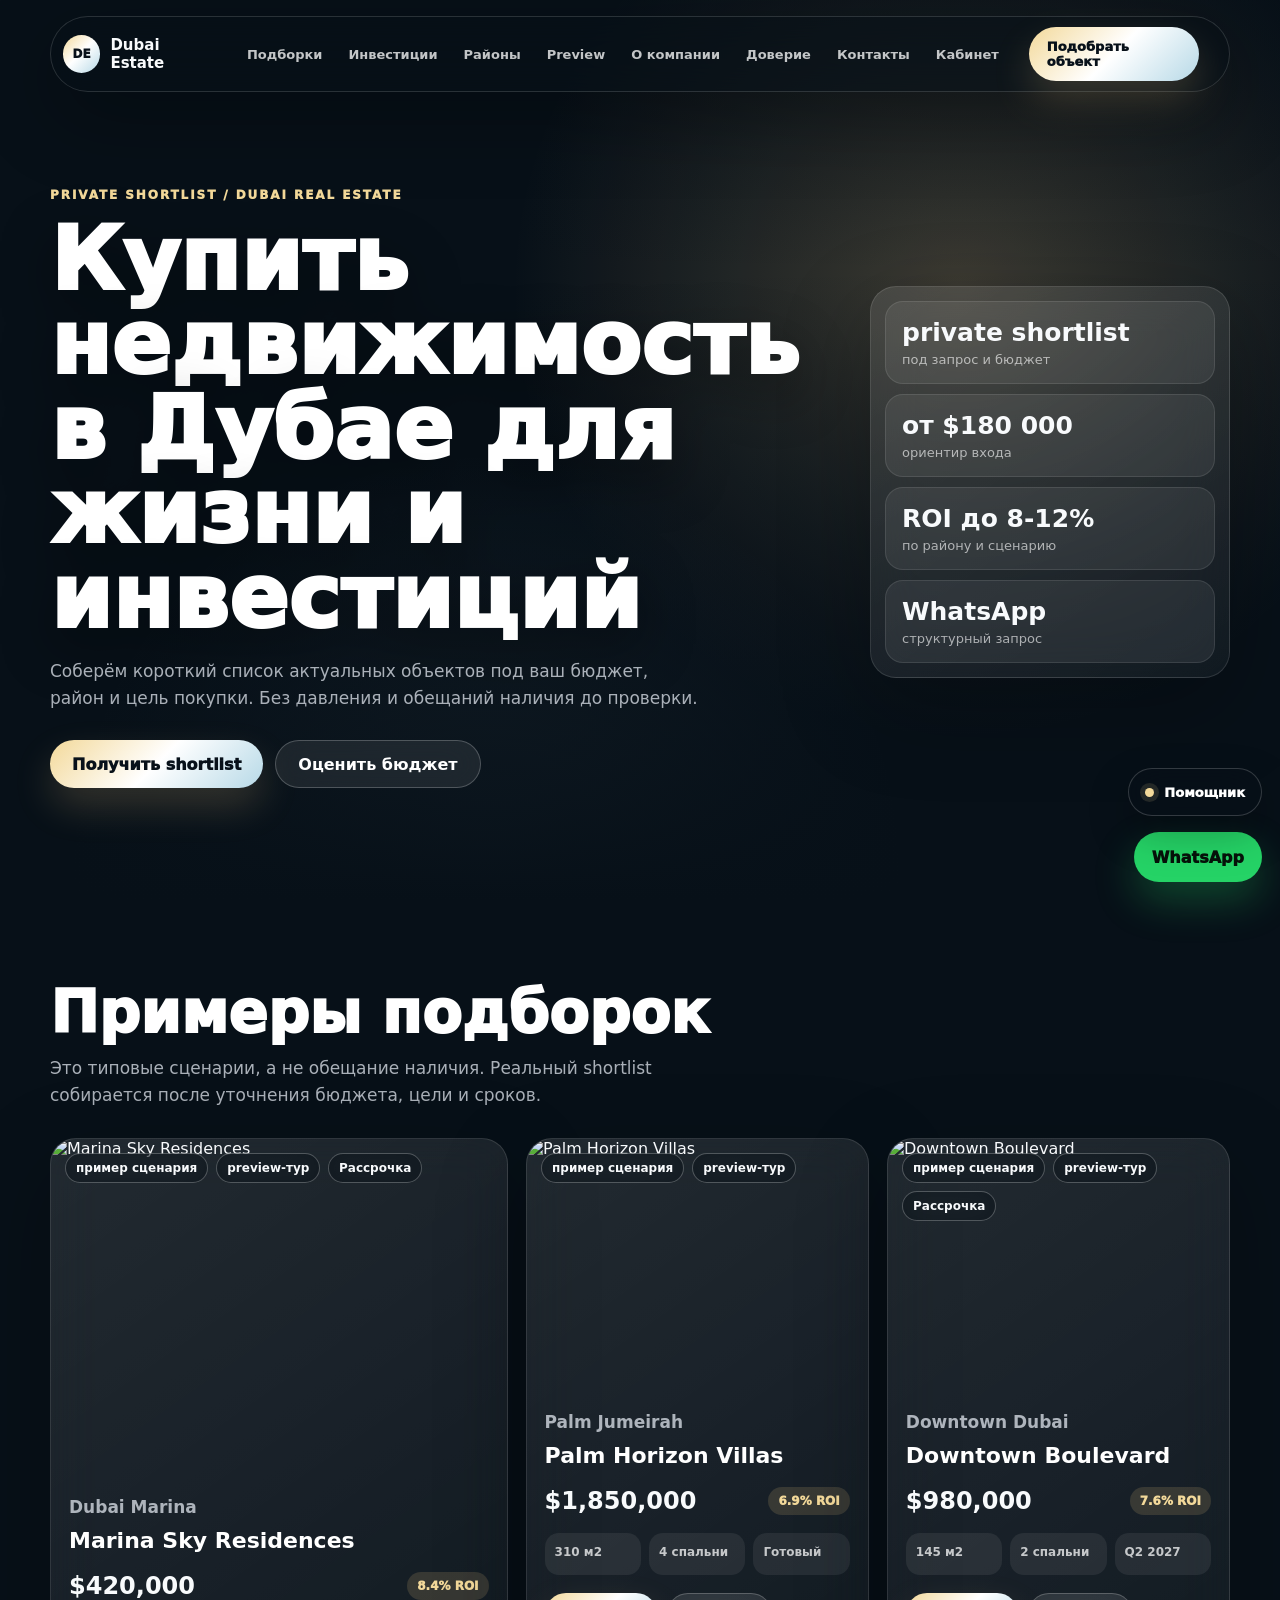
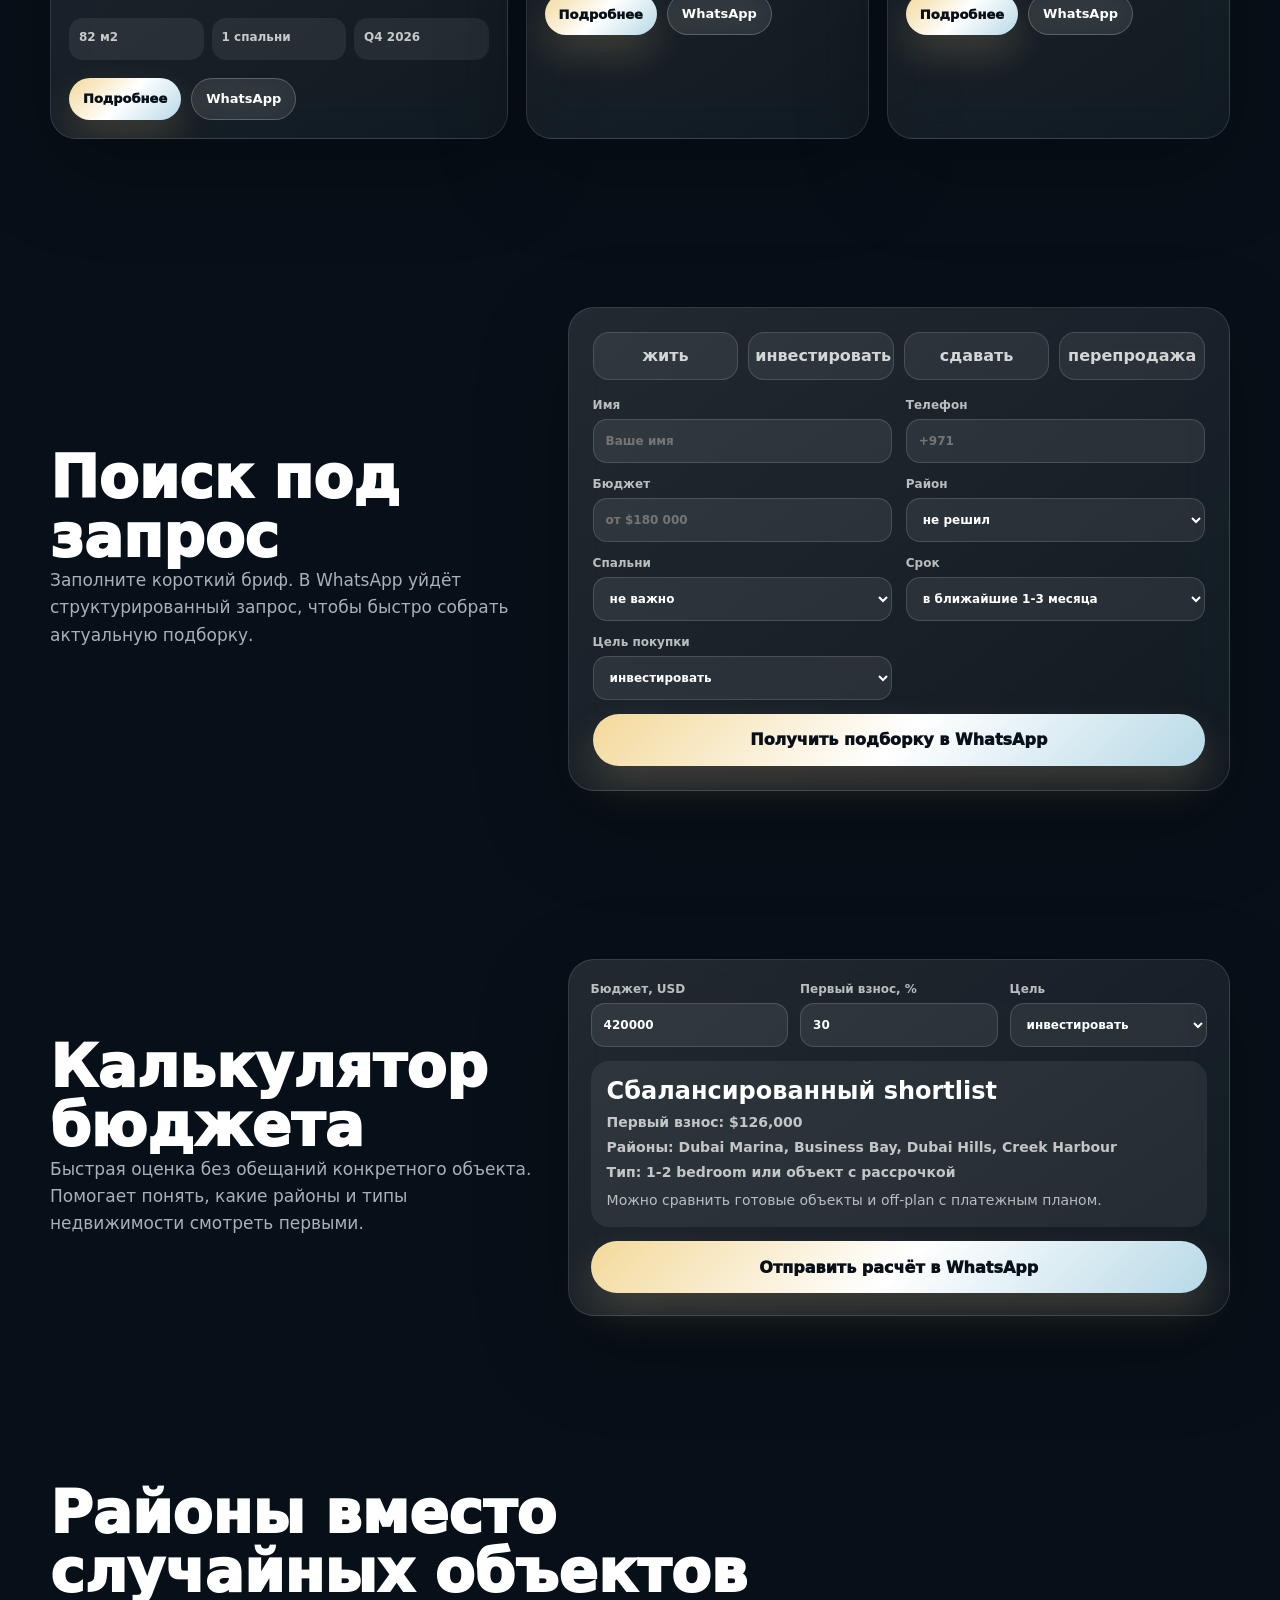
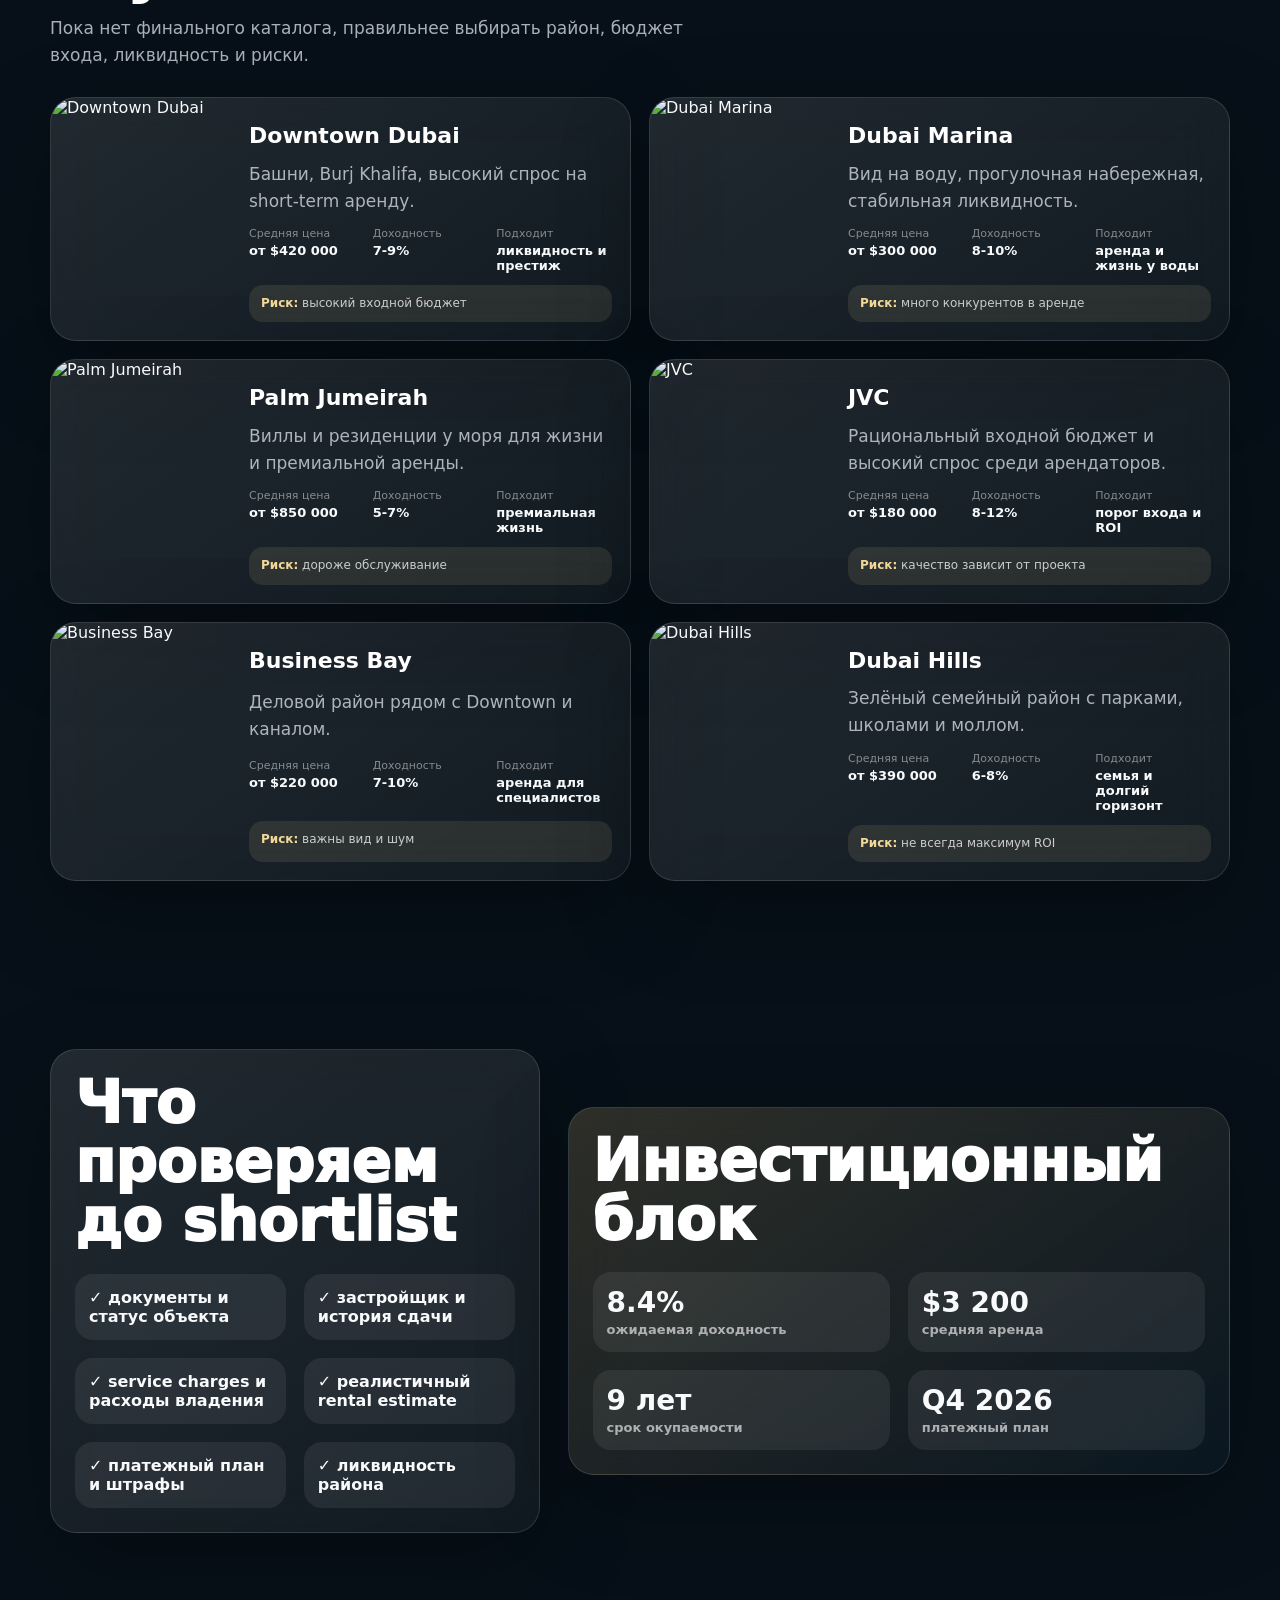
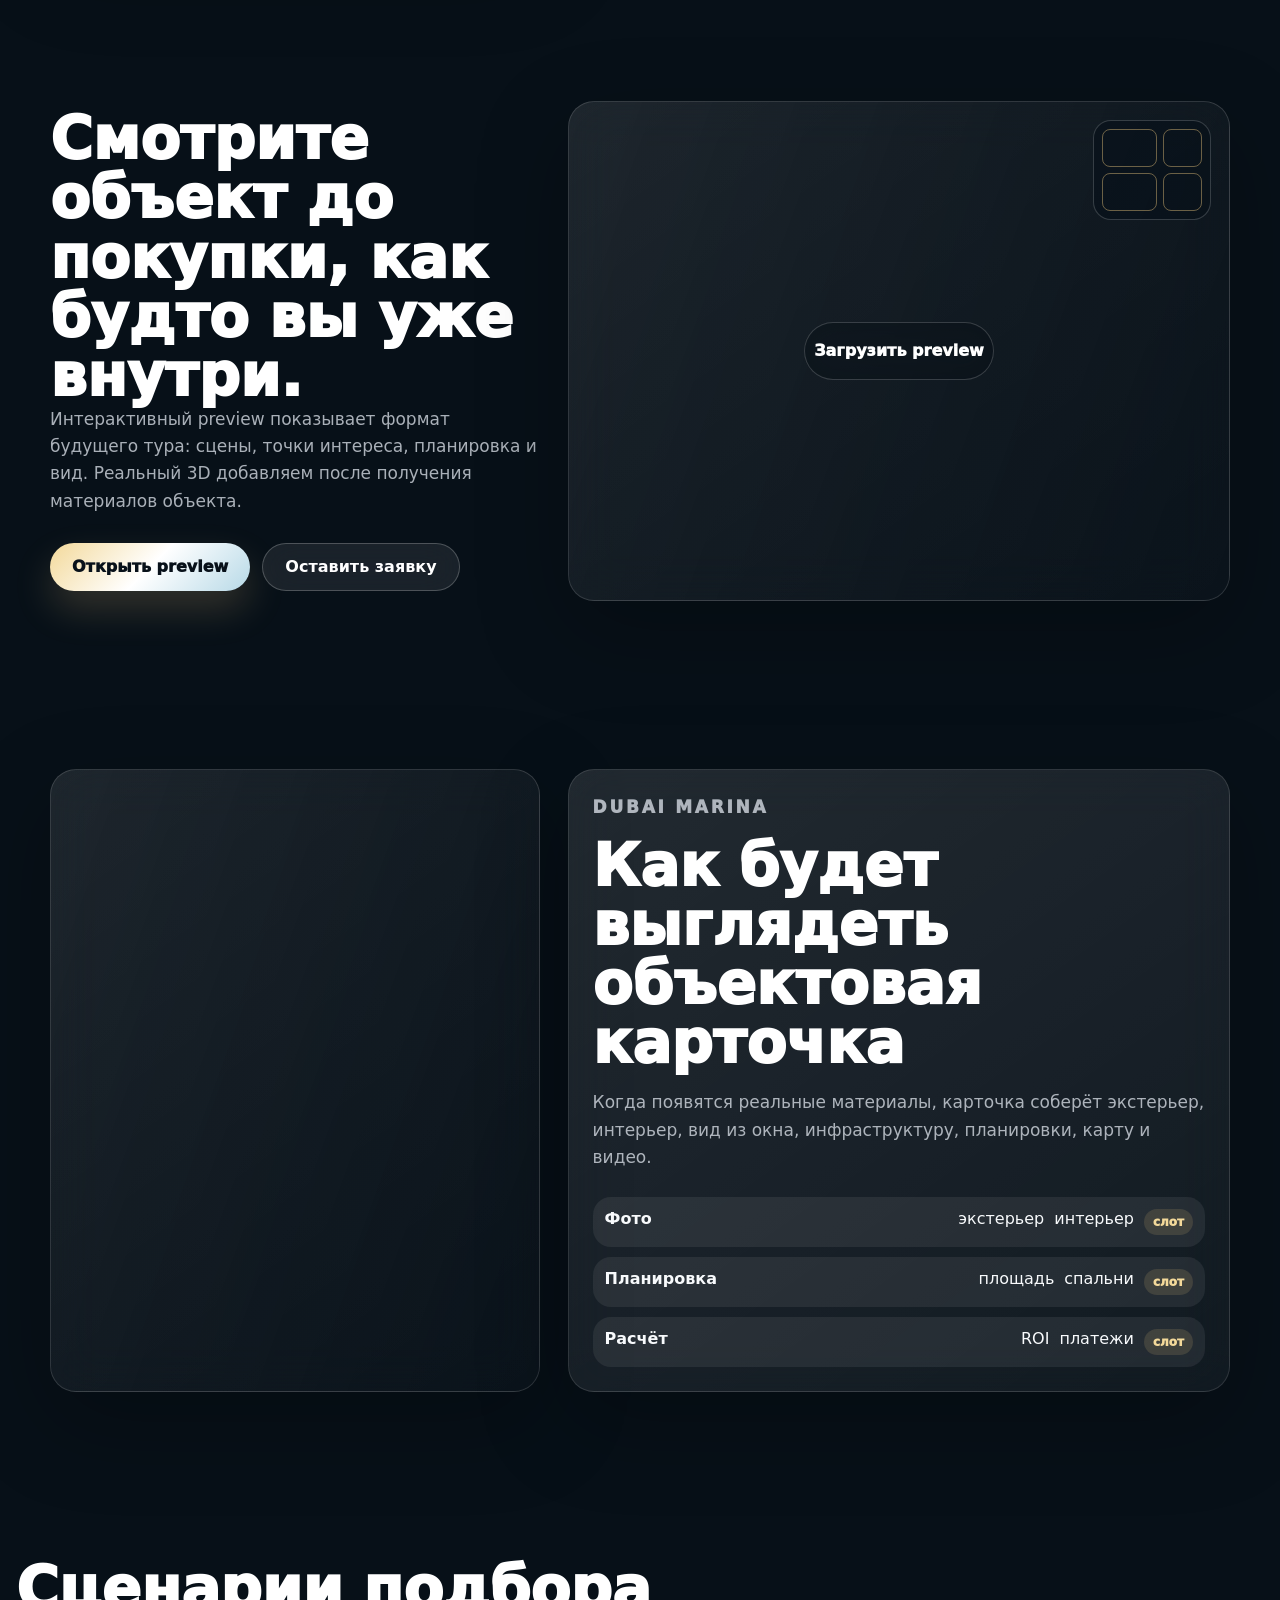
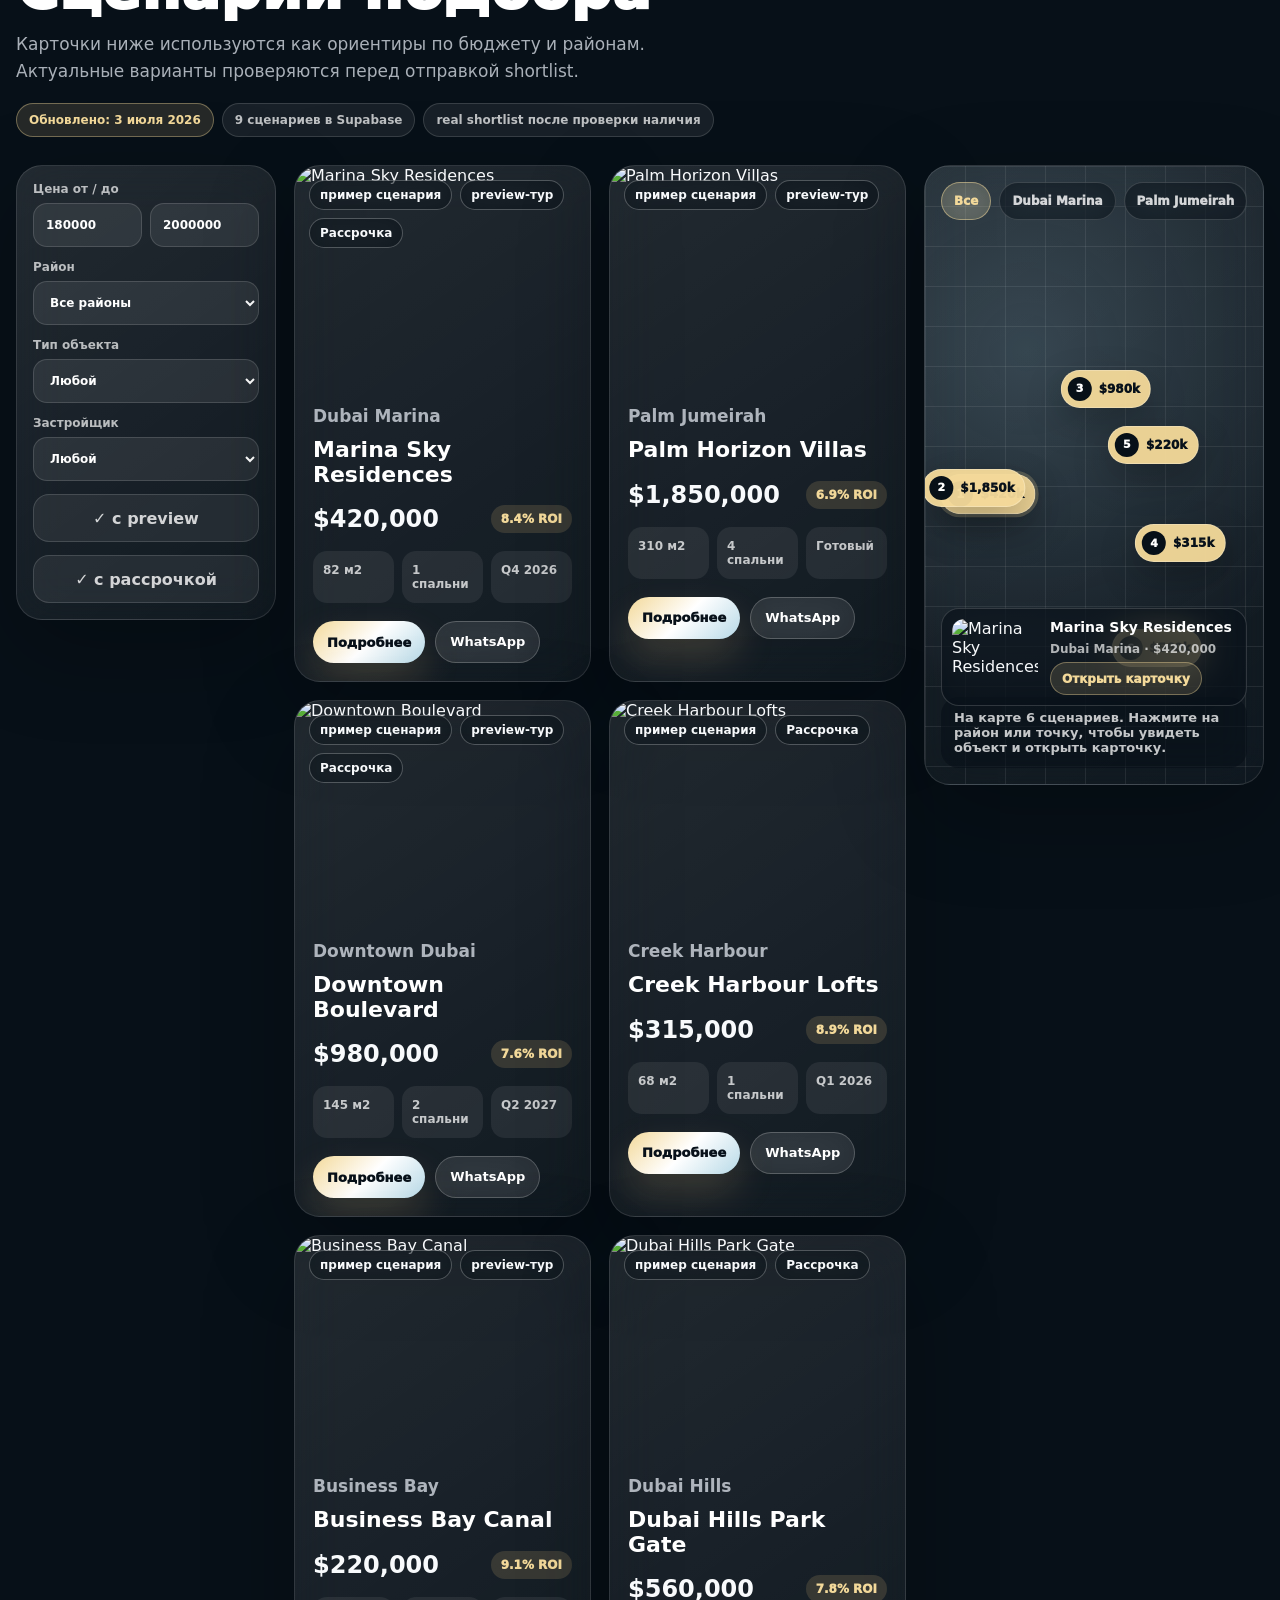
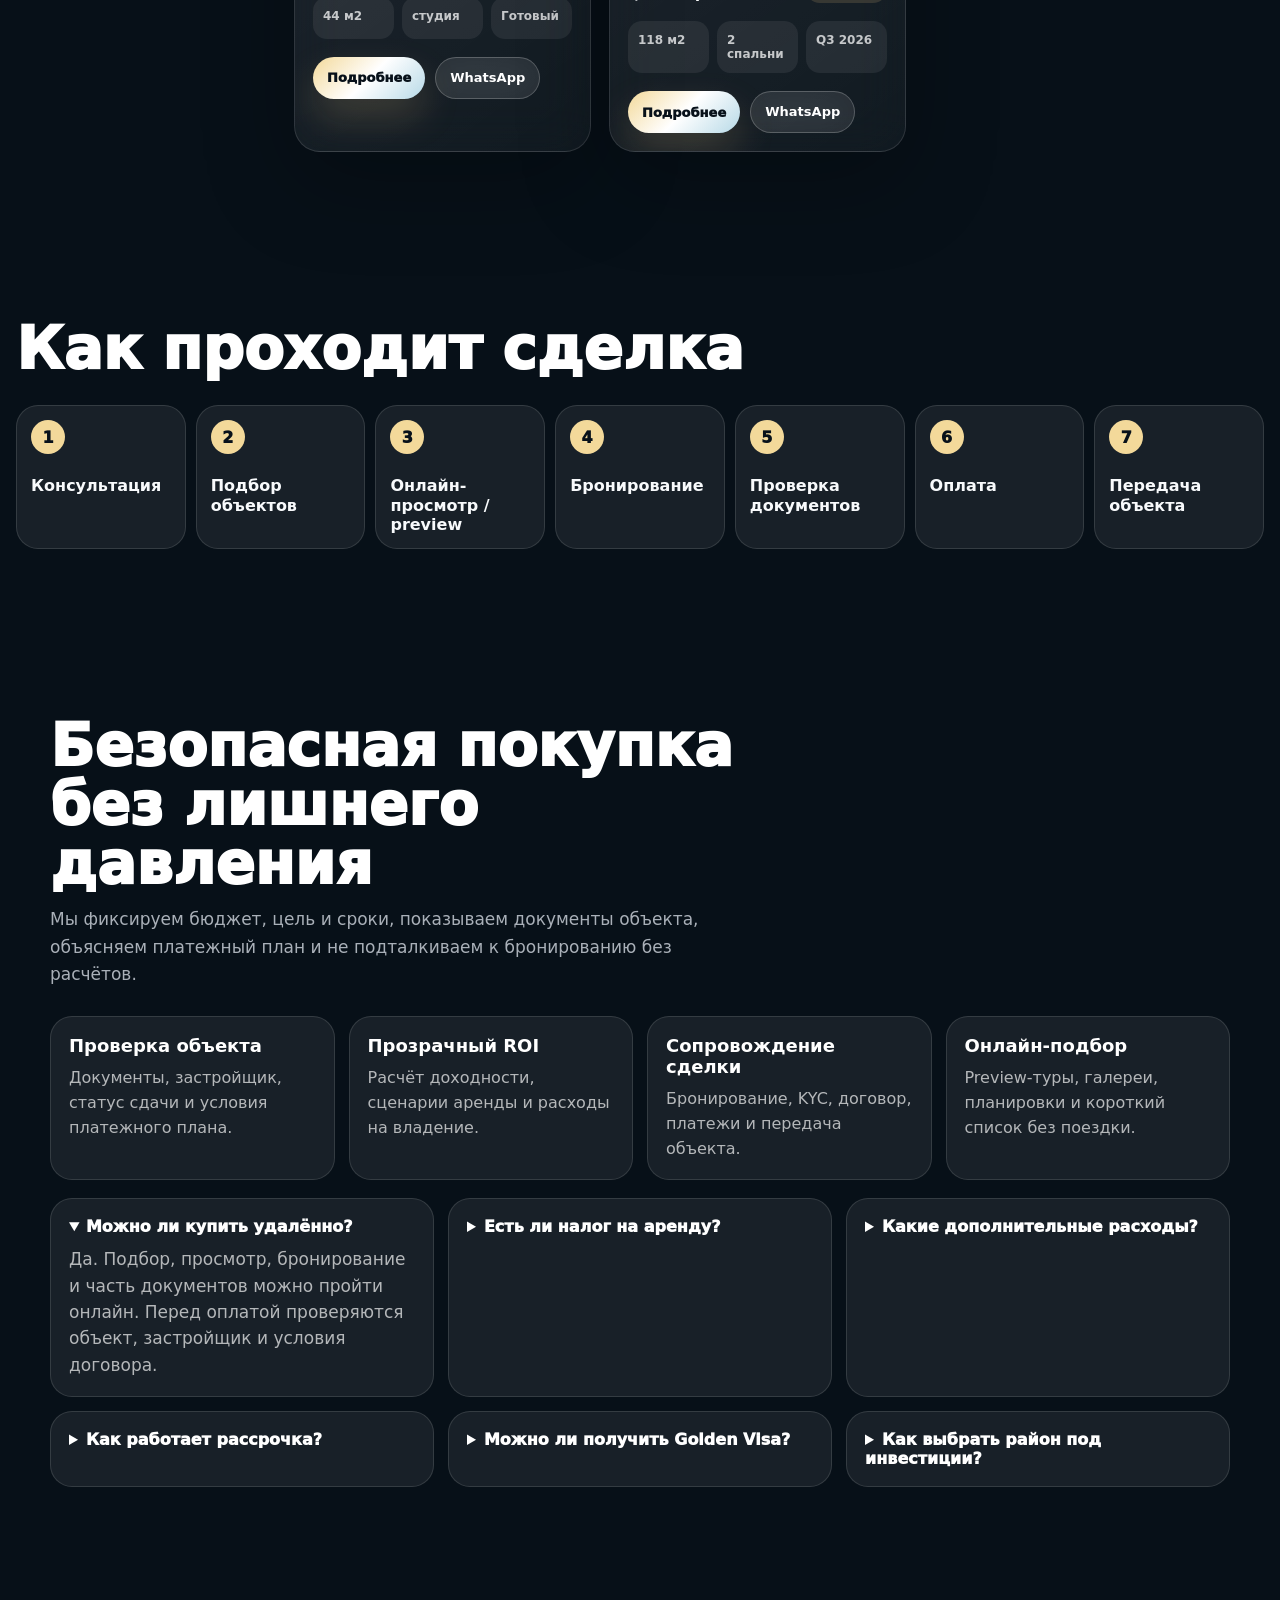
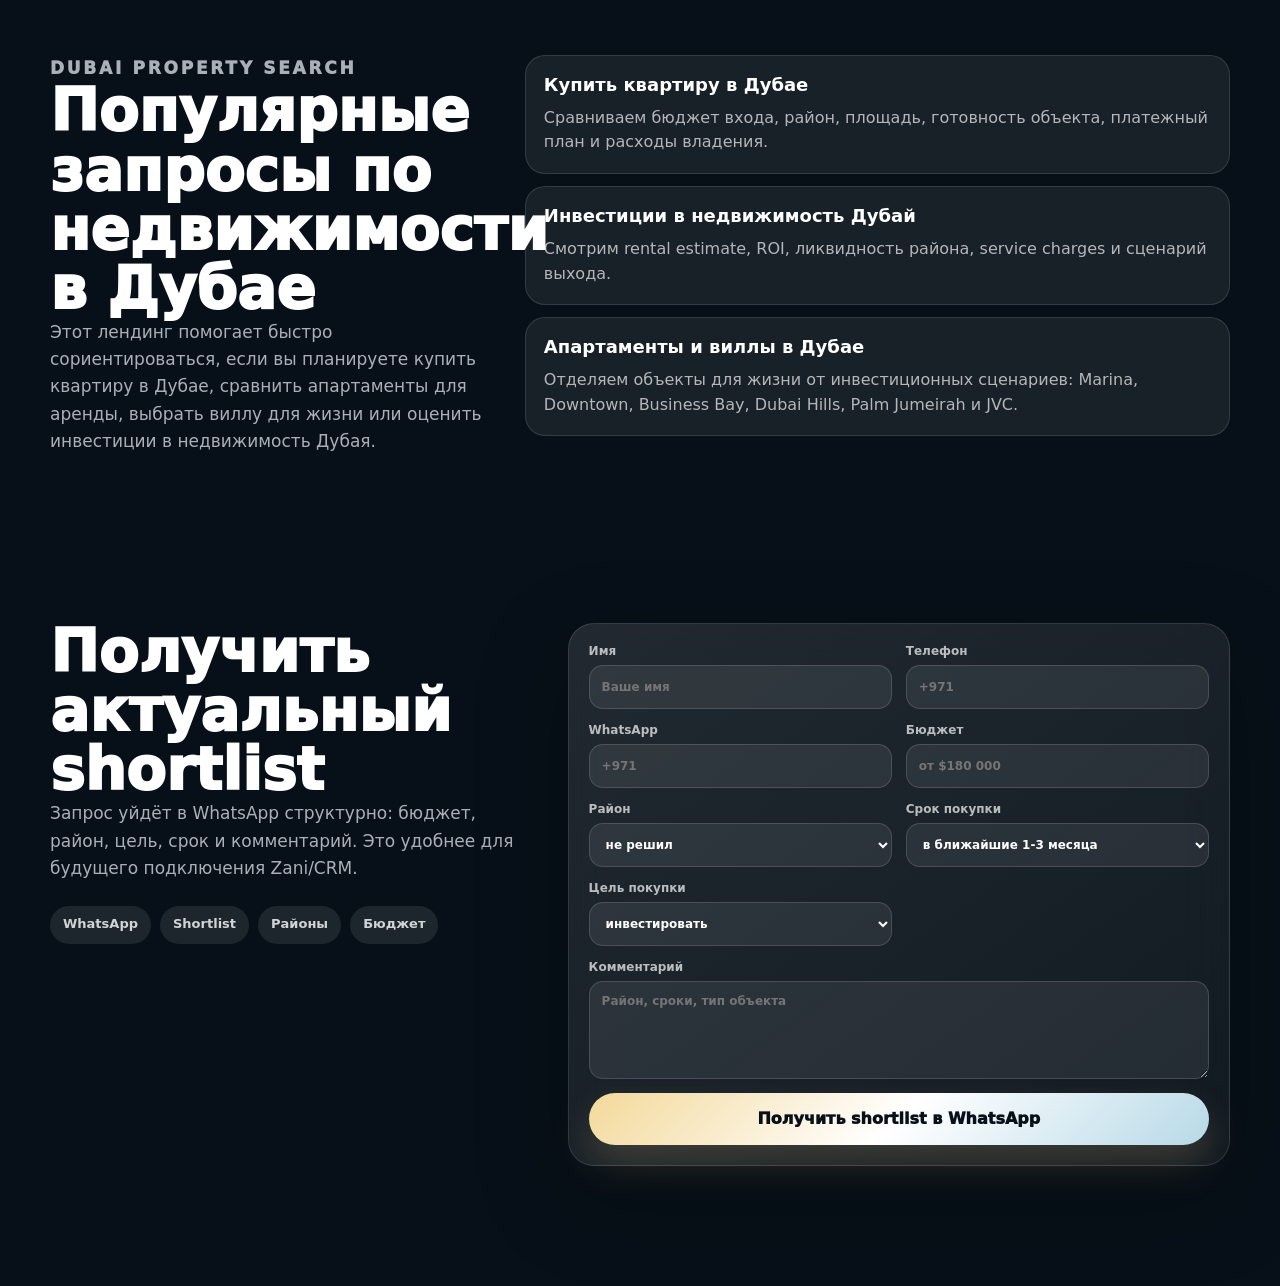
==== commit 2fd78cf4: "Add catalog freshness and SEO copy" ====
--- a/index.html
+++ b/index.html
@@ -3,15 +3,16 @@
   <head>
     <meta charset="UTF-8" />
     <meta name="viewport" content="width=device-width, initial-scale=1.0" />
-    <meta name="description" content="Private shortlist недвижимости в Дубае для жизни и инвестиций: бюджет, районы, ROI, рассрочка и сопровождение сделки." />
-    <meta property="og:title" content="Dubai Estate | Недвижимость в Дубае" />
-    <meta property="og:description" content="Апартаменты, виллы и инвестиционные объекты в Dubai Marina, Downtown, Palm Jumeirah, Business Bay и Dubai Hills." />
+    <meta name="description" content="Купить недвижимость в Дубае для жизни и инвестиций: private shortlist квартир, вилл и апартаментов по бюджету, району, ROI, рассрочке и рискам сделки." />
+    <meta name="keywords" content="недвижимость в Дубае, купить квартиру в Дубае, инвестиции в недвижимость Дубай, апартаменты в Дубае, вилла в Дубае, Dubai Marina недвижимость, Downtown Dubai недвижимость" />
+    <meta property="og:title" content="Dubai Estate | Купить недвижимость в Дубае" />
+    <meta property="og:description" content="Private shortlist недвижимости в Дубае: квартиры, виллы и инвестиционные объекты в Dubai Marina, Downtown, Palm Jumeirah, Business Bay и Dubai Hills." />
     <meta property="og:type" content="website" />
     <meta property="og:url" content="https://999max20.github.io/dubai-real-estate-site/" />
     <meta property="og:image" content="https://images.unsplash.com/photo-1512453979798-5ea266f8880c?auto=format&fit=crop&w=1200&q=85" />
     <meta name="twitter:card" content="summary_large_image" />
-    <meta name="twitter:title" content="Dubai Estate | Недвижимость в Дубае" />
-    <meta name="twitter:description" content="Private shortlist недвижимости в Дубае: районы, бюджет, ROI, рассрочка и WhatsApp-подбор." />
+    <meta name="twitter:title" content="Dubai Estate | Купить недвижимость в Дубае" />
+    <meta name="twitter:description" content="Private shortlist недвижимости в Дубае: купить квартиру, виллу или апартаменты под бюджет, район, ROI и цель покупки." />
     <link rel="canonical" href="https://999max20.github.io/dubai-real-estate-site/" />
     <link rel="preconnect" href="https://images.unsplash.com" />
     <link rel="preconnect" href="https://cdn.jsdelivr.net" crossorigin />
@@ -29,14 +30,30 @@
             "areaServed": "Dubai",
             "telephone": "+971 50 279 1555",
             "sameAs": ["https://wa.me/971502791555"],
-            "description": "Частный подбор недвижимости в Дубае для жизни и инвестиций: районы, бюджет, сценарии покупки, ROI и рассрочка."
+            "description": "Частный подбор недвижимости в Дубае для жизни и инвестиций: квартиры, виллы, апартаменты, районы, бюджет, сценарии покупки, ROI и рассрочка."
           },
           {
             "@type": "WebSite",
             "@id": "https://999max20.github.io/dubai-real-estate-site/#website",
             "url": "https://999max20.github.io/dubai-real-estate-site/",
             "name": "Dubai Estate",
-            "inLanguage": "ru"
+            "inLanguage": "ru",
+            "potentialAction": {
+              "@type": "SearchAction",
+              "target": "https://999max20.github.io/dubai-real-estate-site/#catalog",
+              "query-input": "required name=search_term_string"
+            }
+          },
+          {
+            "@type": "WebPage",
+            "@id": "https://999max20.github.io/dubai-real-estate-site/#webpage",
+            "url": "https://999max20.github.io/dubai-real-estate-site/",
+            "name": "Купить недвижимость в Дубае для жизни и инвестиций",
+            "description": "Private shortlist квартир, вилл и апартаментов в Дубае по бюджету, району, ROI и рискам сделки.",
+            "dateModified": "2026-07-03",
+            "inLanguage": "ru",
+            "isPartOf": { "@id": "https://999max20.github.io/dubai-real-estate-site/#website" },
+            "about": ["недвижимость в Дубае", "купить квартиру в Дубае", "инвестиции в недвижимость Дубай", "апартаменты в Дубае"]
           },
           {
             "@type": "FAQPage",
@@ -71,7 +88,7 @@
         ]
       }
     </script>
-    <title>Dubai Estate | Недвижимость в Дубае</title>
+    <title>Купить недвижимость в Дубае | Dubai Estate</title>
     <link rel="stylesheet" href="./styles.css" />
     <script src="https://cdn.jsdelivr.net/npm/@supabase/supabase-js@2"></script>
     <script src="./config.js"></script>
@@ -100,7 +117,7 @@
         <div class="hero-inner">
           <div class="hero-copy">
             <p class="label">Private shortlist / Dubai real estate</p>
-            <h1>Недвижимость в Дубае для жизни и инвестиций</h1>
+            <h1>Купить недвижимость в Дубае для жизни и инвестиций</h1>
             <p>Соберём короткий список актуальных объектов под ваш бюджет, район и цель покупки. Без давления и обещаний наличия до проверки.</p>
             <div class="actions">
               <a class="primary" href="#matching">Получить shortlist</a>
@@ -229,6 +246,11 @@
         <div class="section-head">
           <h2>Сценарии подбора</h2>
           <p>Карточки ниже используются как ориентиры по бюджету и районам. Актуальные варианты проверяются перед отправкой shortlist.</p>
+          <div class="catalog-meta" aria-label="Статус обновления каталога">
+            <span>Обновлено: 3 июля 2026</span>
+            <span>9 сценариев в Supabase</span>
+            <span>real shortlist после проверки наличия</span>
+          </div>
         </div>
         <button class="filter-open" id="filterOpen" type="button" aria-expanded="false" aria-controls="catalogFilters">Фильтры</button>
         <div class="catalog-grid">
@@ -280,6 +302,19 @@
         </div>
       </section>
 
+      <section class="section seo-panel" id="dubai-real-estate">
+        <div>
+          <p class="label">Dubai property search</p>
+          <h2>Популярные запросы по недвижимости в Дубае</h2>
+          <p>Этот лендинг помогает быстро сориентироваться, если вы планируете купить квартиру в Дубае, сравнить апартаменты для аренды, выбрать виллу для жизни или оценить инвестиции в недвижимость Дубая.</p>
+        </div>
+        <div class="seo-grid">
+          <article><strong>Купить квартиру в Дубае</strong><span>Сравниваем бюджет входа, район, площадь, готовность объекта, платежный план и расходы владения.</span></article>
+          <article><strong>Инвестиции в недвижимость Дубай</strong><span>Смотрим rental estimate, ROI, ликвидность района, service charges и сценарий выхода.</span></article>
+          <article><strong>Апартаменты и виллы в Дубае</strong><span>Отделяем объекты для жизни от инвестиционных сценариев: Marina, Downtown, Business Bay, Dubai Hills, Palm Jumeirah и JVC.</span></article>
+        </div>
+      </section>
+
       <section class="section lead" id="lead">
         <div>
           <h2>Получить актуальный shortlist</h2>
--- a/styles.css
+++ b/styles.css
@@ -538,6 +538,27 @@
 .layouts em { border-radius: 999px; background: rgba(229,192,123,.15); padding: 6px 9px; color: var(--gold); font-style: normal; font-size: 12px; font-weight: 950; }
 
 .catalog { width: min(1380px, calc(100% - 32px)); }
+.catalog-meta {
+  display: flex;
+  flex-wrap: wrap;
+  gap: 8px;
+  margin-top: 6px;
+}
+.catalog-meta span {
+  min-height: 34px;
+  border: 1px solid rgba(255,255,255,.14);
+  border-radius: 999px;
+  background: rgba(255,255,255,.07);
+  padding: 9px 12px;
+  color: rgba(255,255,255,.72);
+  font-size: 12px;
+  font-weight: 900;
+}
+.catalog-meta span:first-child {
+  border-color: rgba(243,217,154,.38);
+  background: rgba(243,217,154,.13);
+  color: var(--gold);
+}
 .catalog-grid { display: grid; grid-template-columns: 260px minmax(0,1fr) 340px; gap: 18px; align-items: start; }
 .filters { position: sticky; top: 102px; display: grid; gap: 13px; padding: 16px; }
 .filters label, .lead-form label { display: grid; gap: 7px; color: rgba(255,255,255,.7); font-size: 12px; font-weight: 850; }
@@ -695,6 +716,34 @@
 .steps-line strong { display: block; margin-top: 22px; line-height: 1.2; }
 
 .lead { align-items: start; padding-bottom: 120px; }
+.seo-panel {
+  display: grid;
+  grid-template-columns: minmax(0,.78fr) minmax(0,1.22fr);
+  gap: 24px;
+  align-items: start;
+}
+.seo-grid {
+  display: grid;
+  gap: 12px;
+}
+.seo-grid article {
+  border: 1px solid rgba(255,255,255,.12);
+  border-radius: 20px;
+  background: rgba(255,255,255,.07);
+  padding: 18px;
+}
+.seo-grid strong {
+  display: block;
+  color: #fff;
+  font-size: 18px;
+  line-height: 1.25;
+}
+.seo-grid span {
+  display: block;
+  margin-top: 9px;
+  color: rgba(255,255,255,.68);
+  line-height: 1.55;
+}
 .contact-strip { display: flex; flex-wrap: wrap; gap: 9px; margin-top: 24px; }
 .contact-strip span { min-height: 38px; border-radius: 999px; background: rgba(255,255,255,.09); padding: 10px 13px; color: rgba(255,255,255,.8); font-size: 13px; font-weight: 850; }
 .lead-form { display: grid; grid-template-columns: repeat(2, minmax(0,1fr)); gap: 14px; padding: 20px; }
@@ -862,7 +911,7 @@
 @media (max-width: 900px) {
   .header { width: calc(100% - 20px); }
   .header-cta { display: none; }
-  .hero-inner, .matching, .budget-lab, .invest, .tour, .project, .lead { grid-template-columns: 1fr; }
+  .hero-inner, .matching, .budget-lab, .invest, .tour, .project, .seo-panel, .lead { grid-template-columns: 1fr; }
   .hero-inner { gap: 16px; padding: 104px 0 42px; }
   .stats { grid-template-columns: repeat(2, minmax(0,1fr)); }
   .best-grid, .cards-grid, .district-grid, .trust-grid, .faq-grid { grid-template-columns: 1fr; }
@@ -935,6 +984,13 @@
   .filters { display: none; }
   .filters.open { display: grid; }
   .catalog { width: min(100% - 24px, 1380px); }
+  .catalog-meta { gap: 7px; }
+  .catalog-meta span {
+    width: 100%;
+    min-height: 36px;
+    border-radius: 14px;
+    line-height: 1.35;
+  }
   .cards-grid { gap: 14px; }
   .tour-view, .project-media { min-height: 380px; }
   .tour-topline {
@@ -1017,6 +1073,10 @@
   .assistant-form { grid-template-columns: 1fr; }
   .assistant-form button { width: 100%; }
   .lead { padding-bottom: 116px; }
+  .seo-grid article {
+    border-radius: 16px;
+    padding: 15px;
+  }
   .contact-strip span { flex: 1 1 calc(50% - 9px); text-align: center; }
   .sticky-cta {
     left: auto;
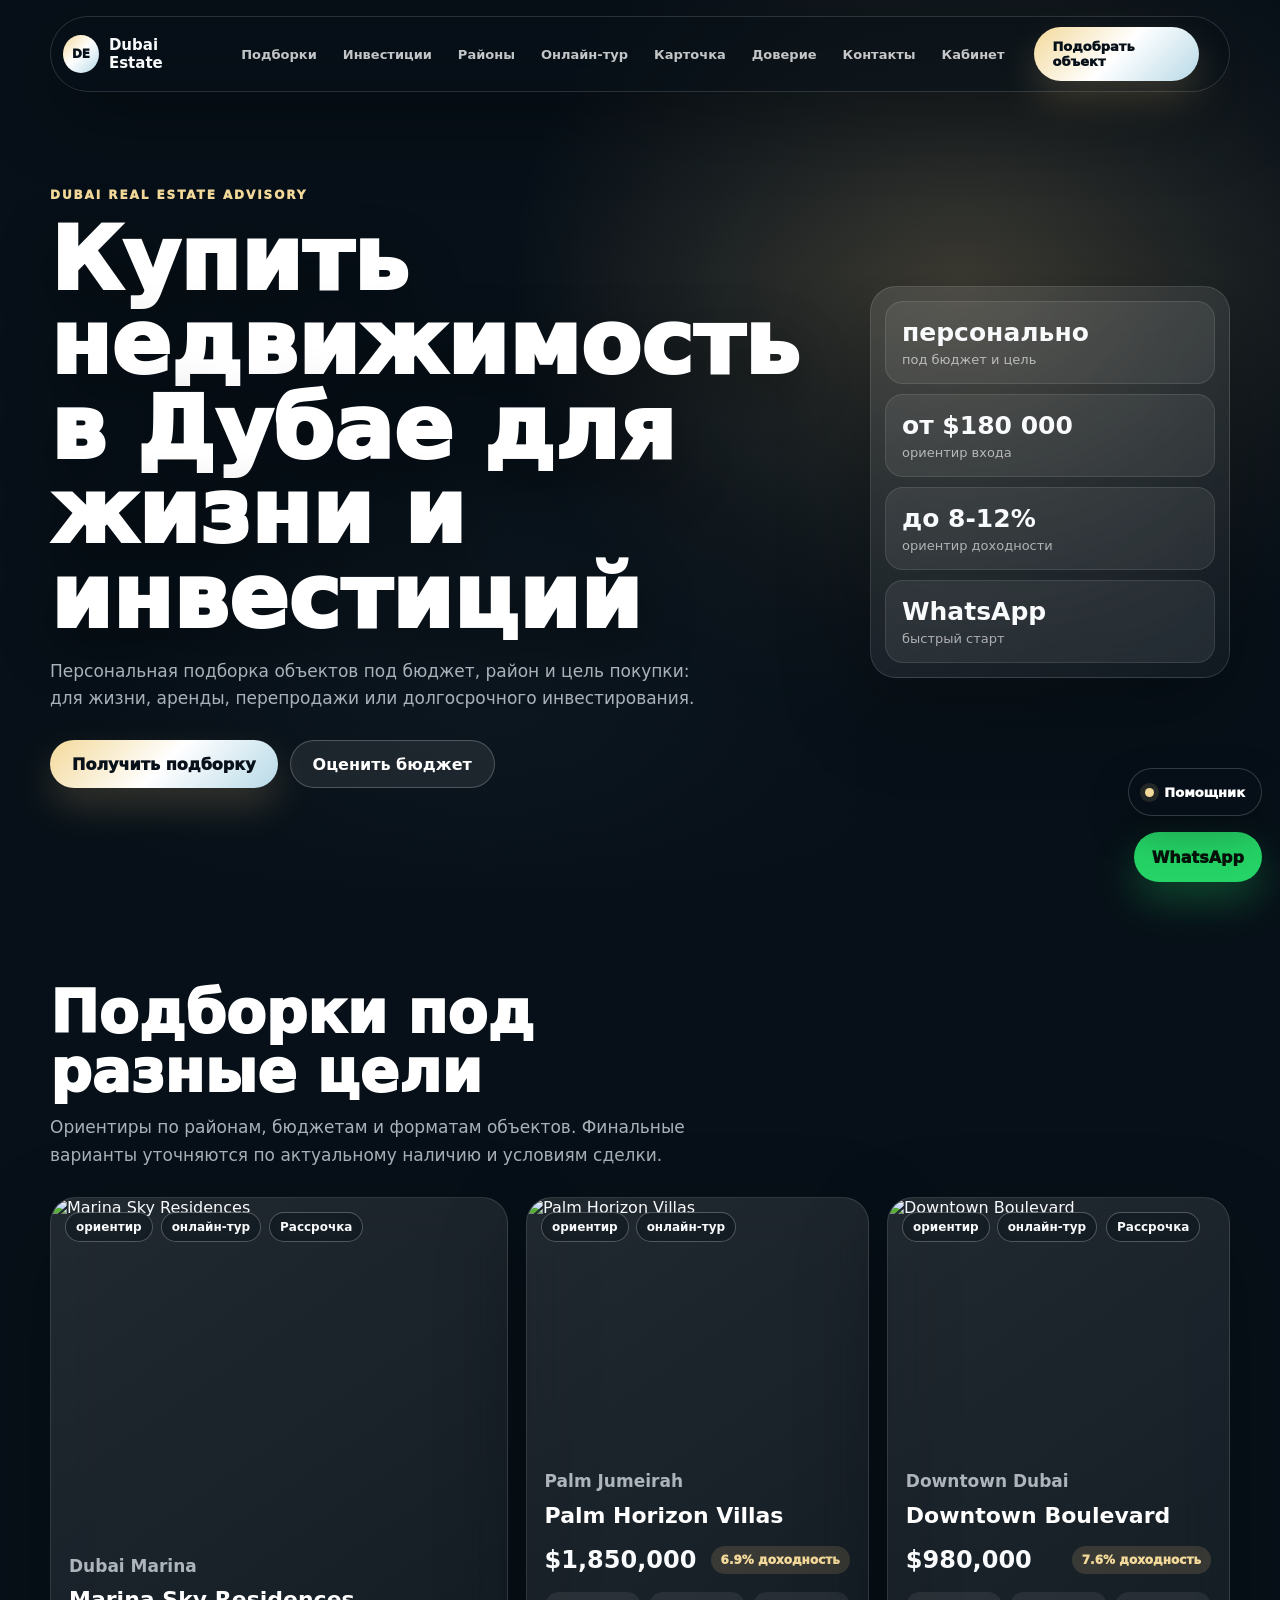
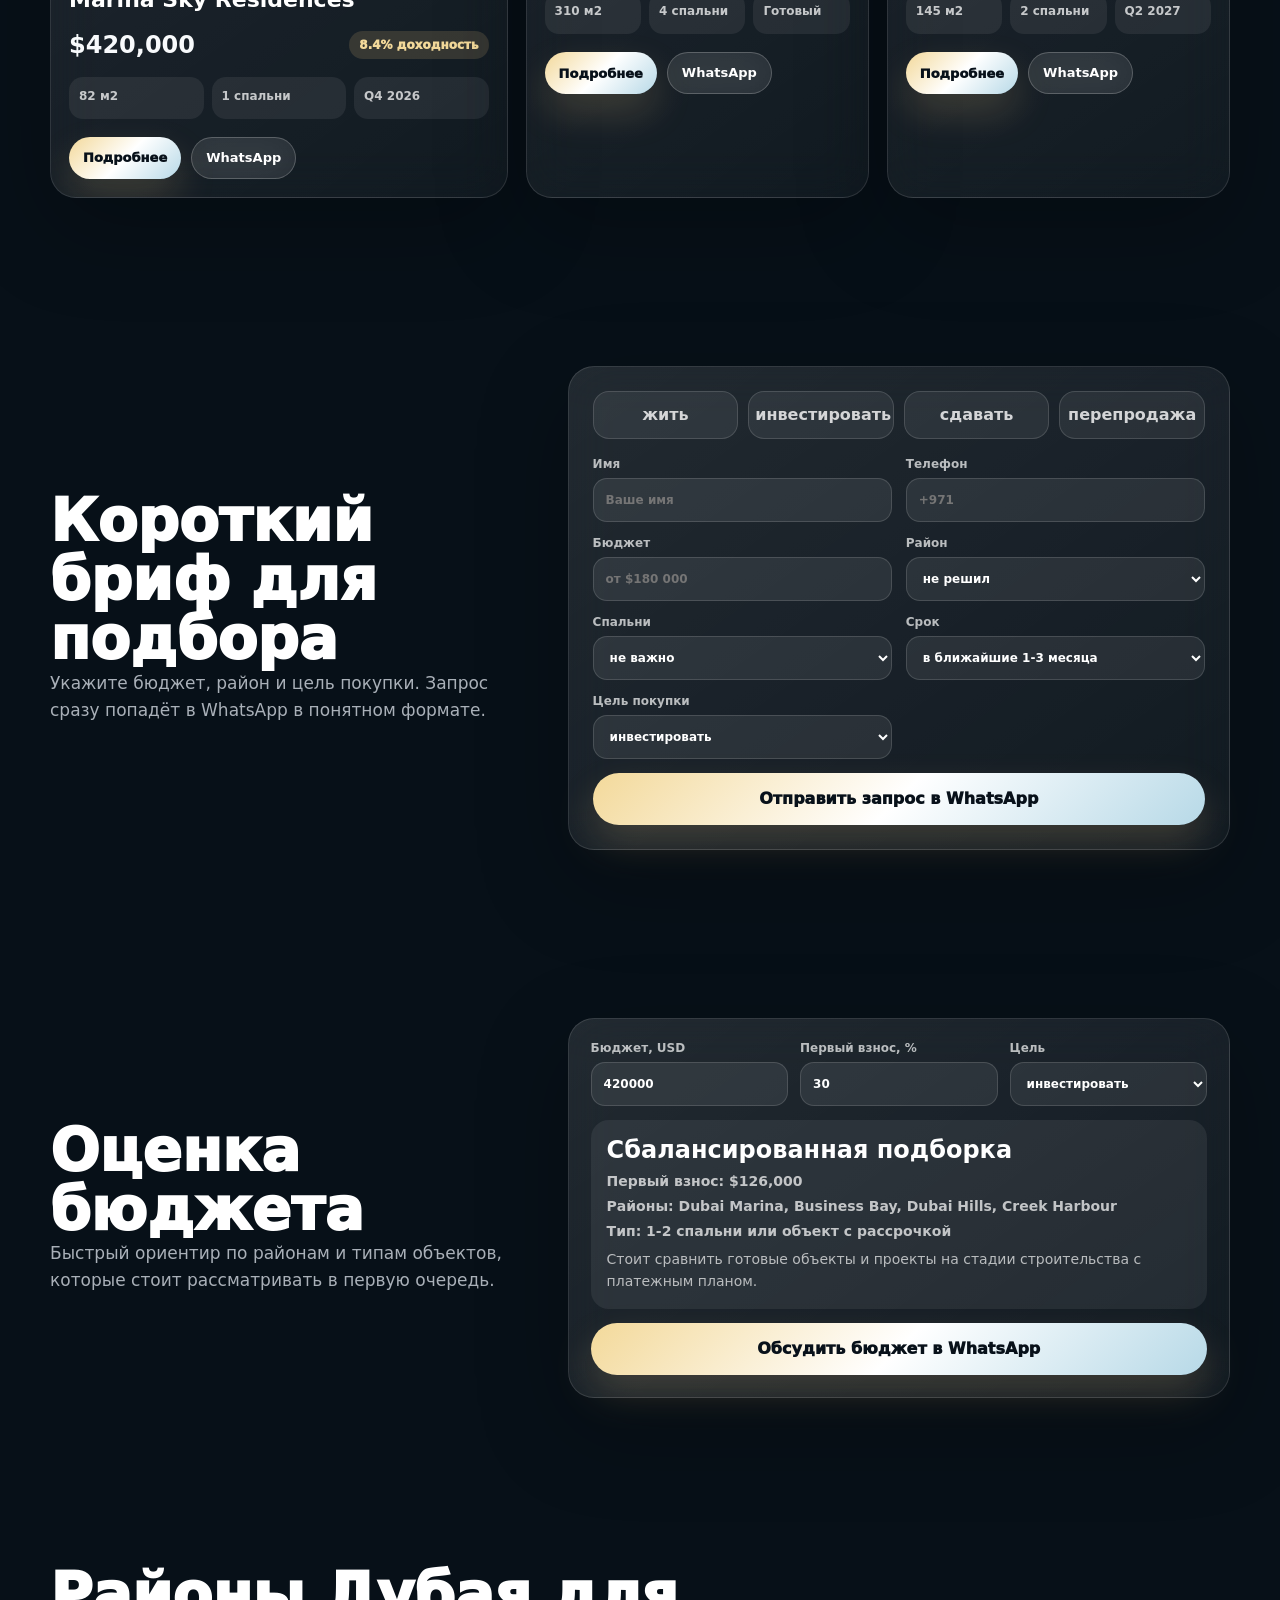
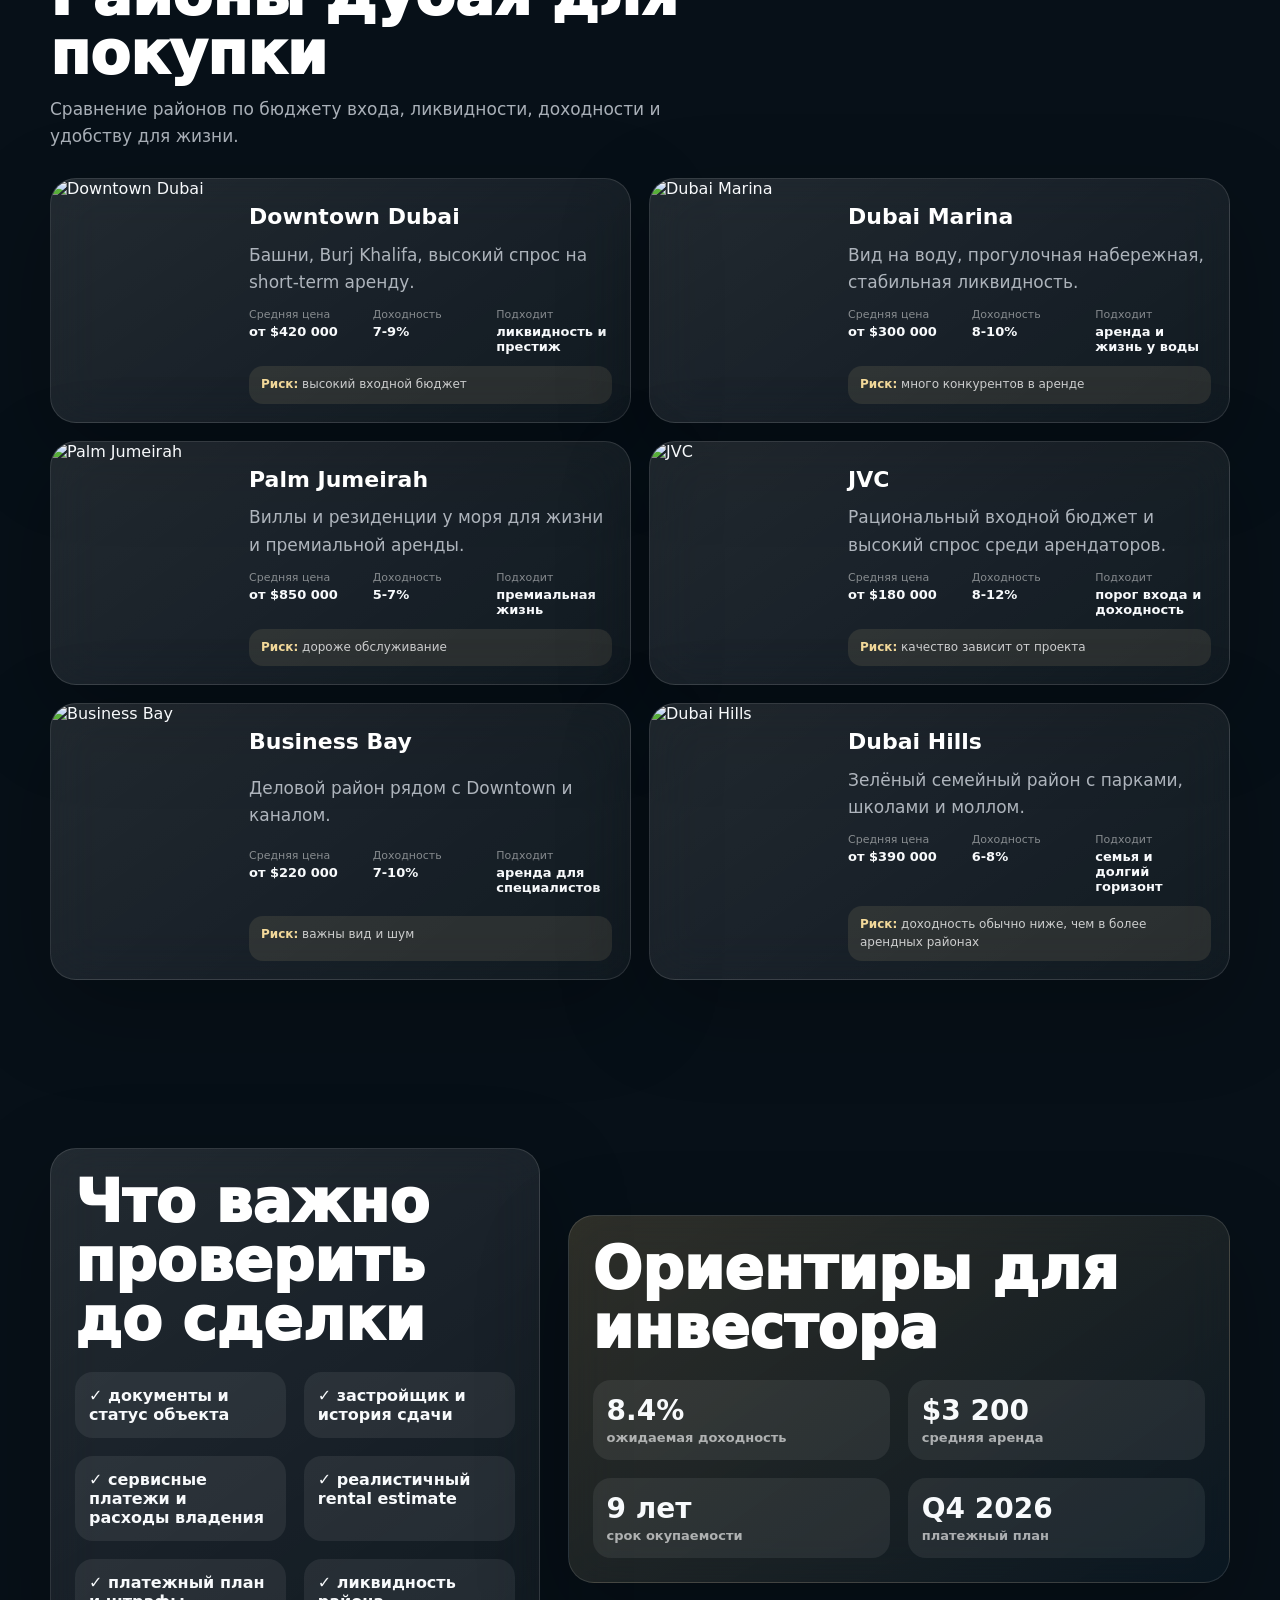
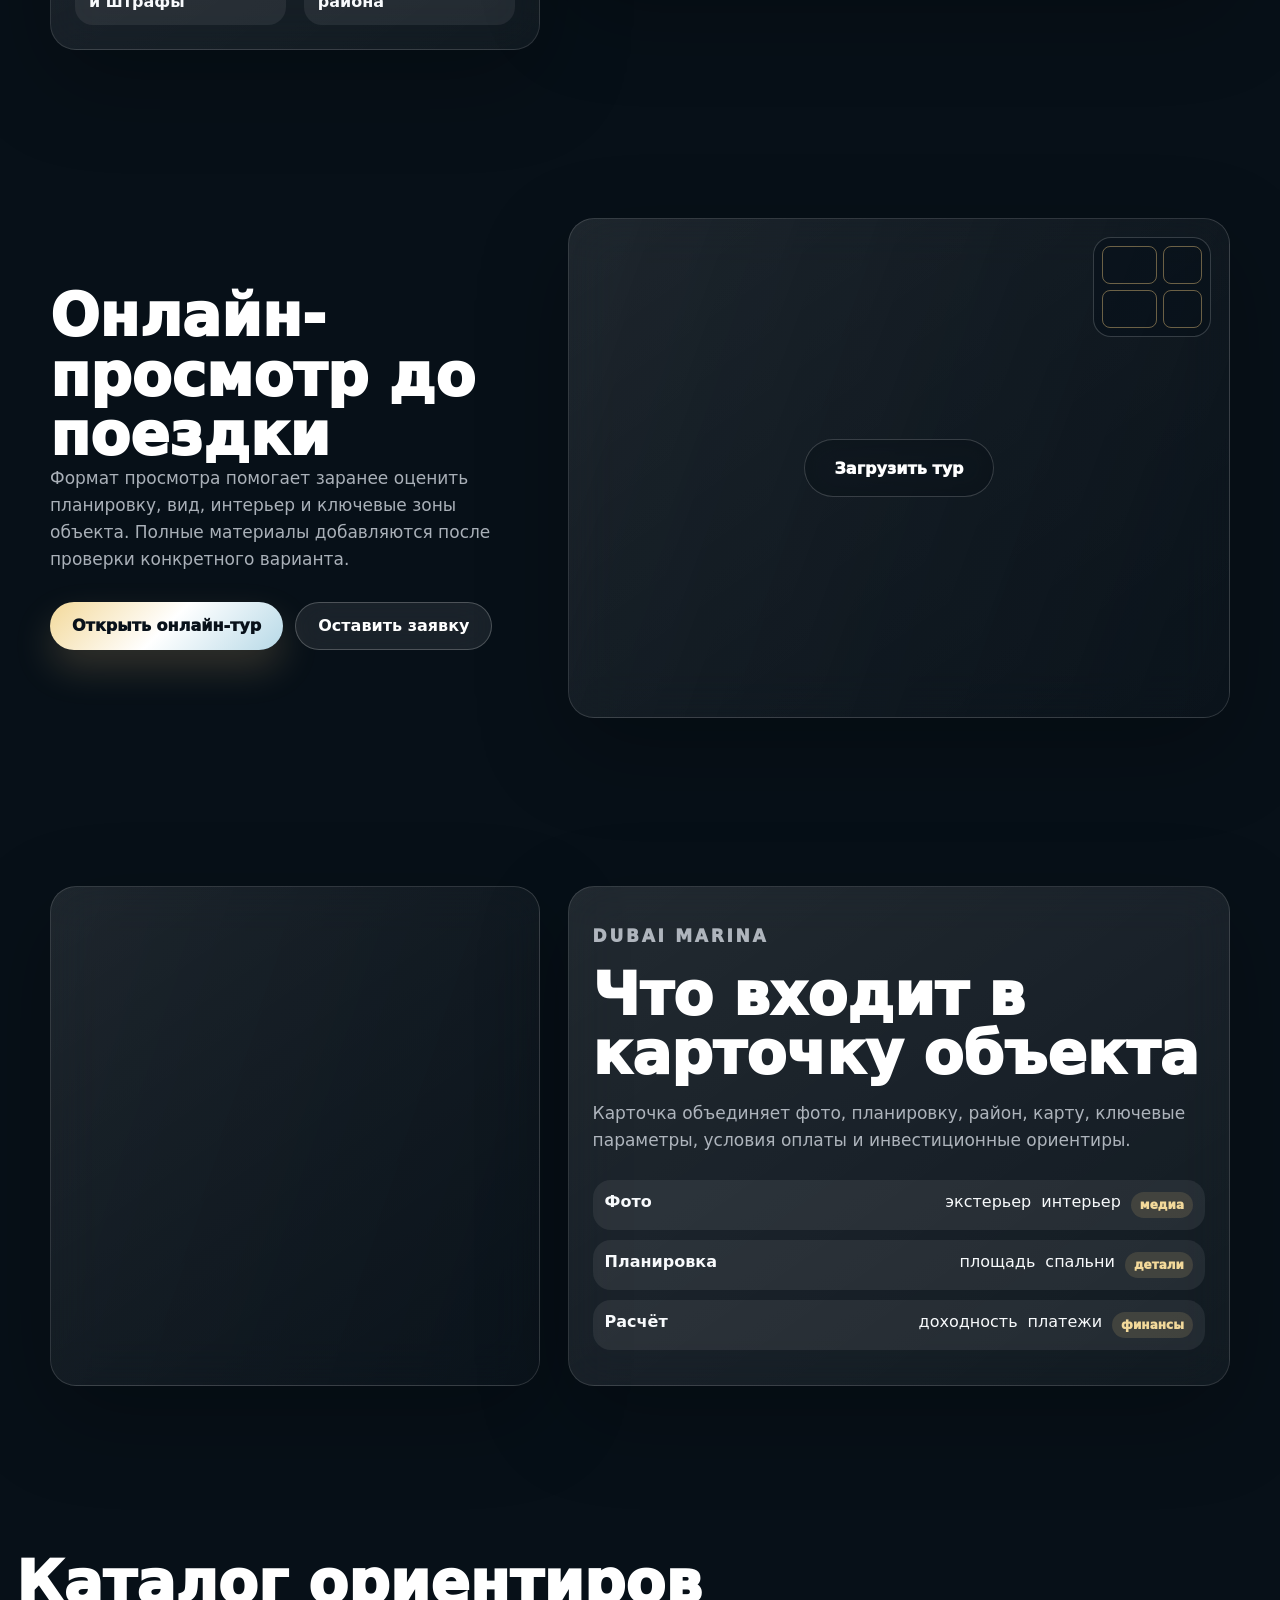
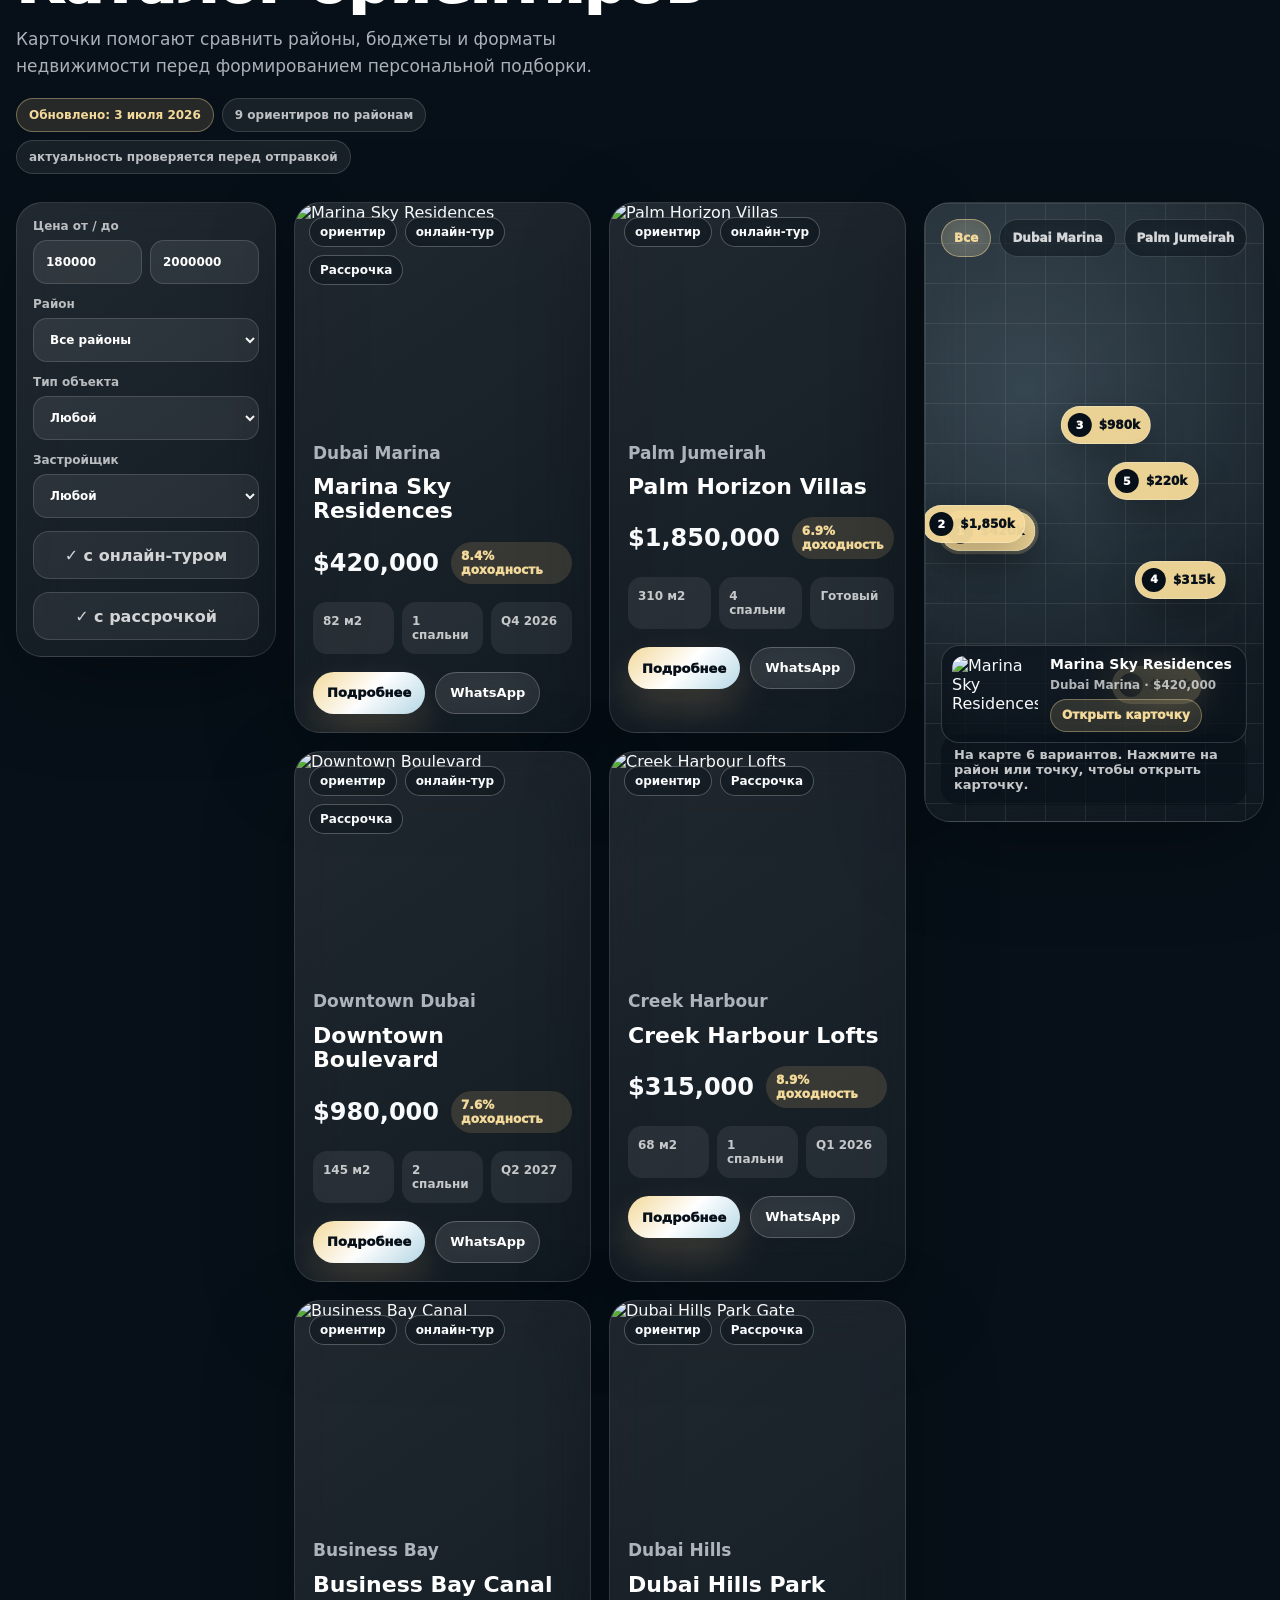
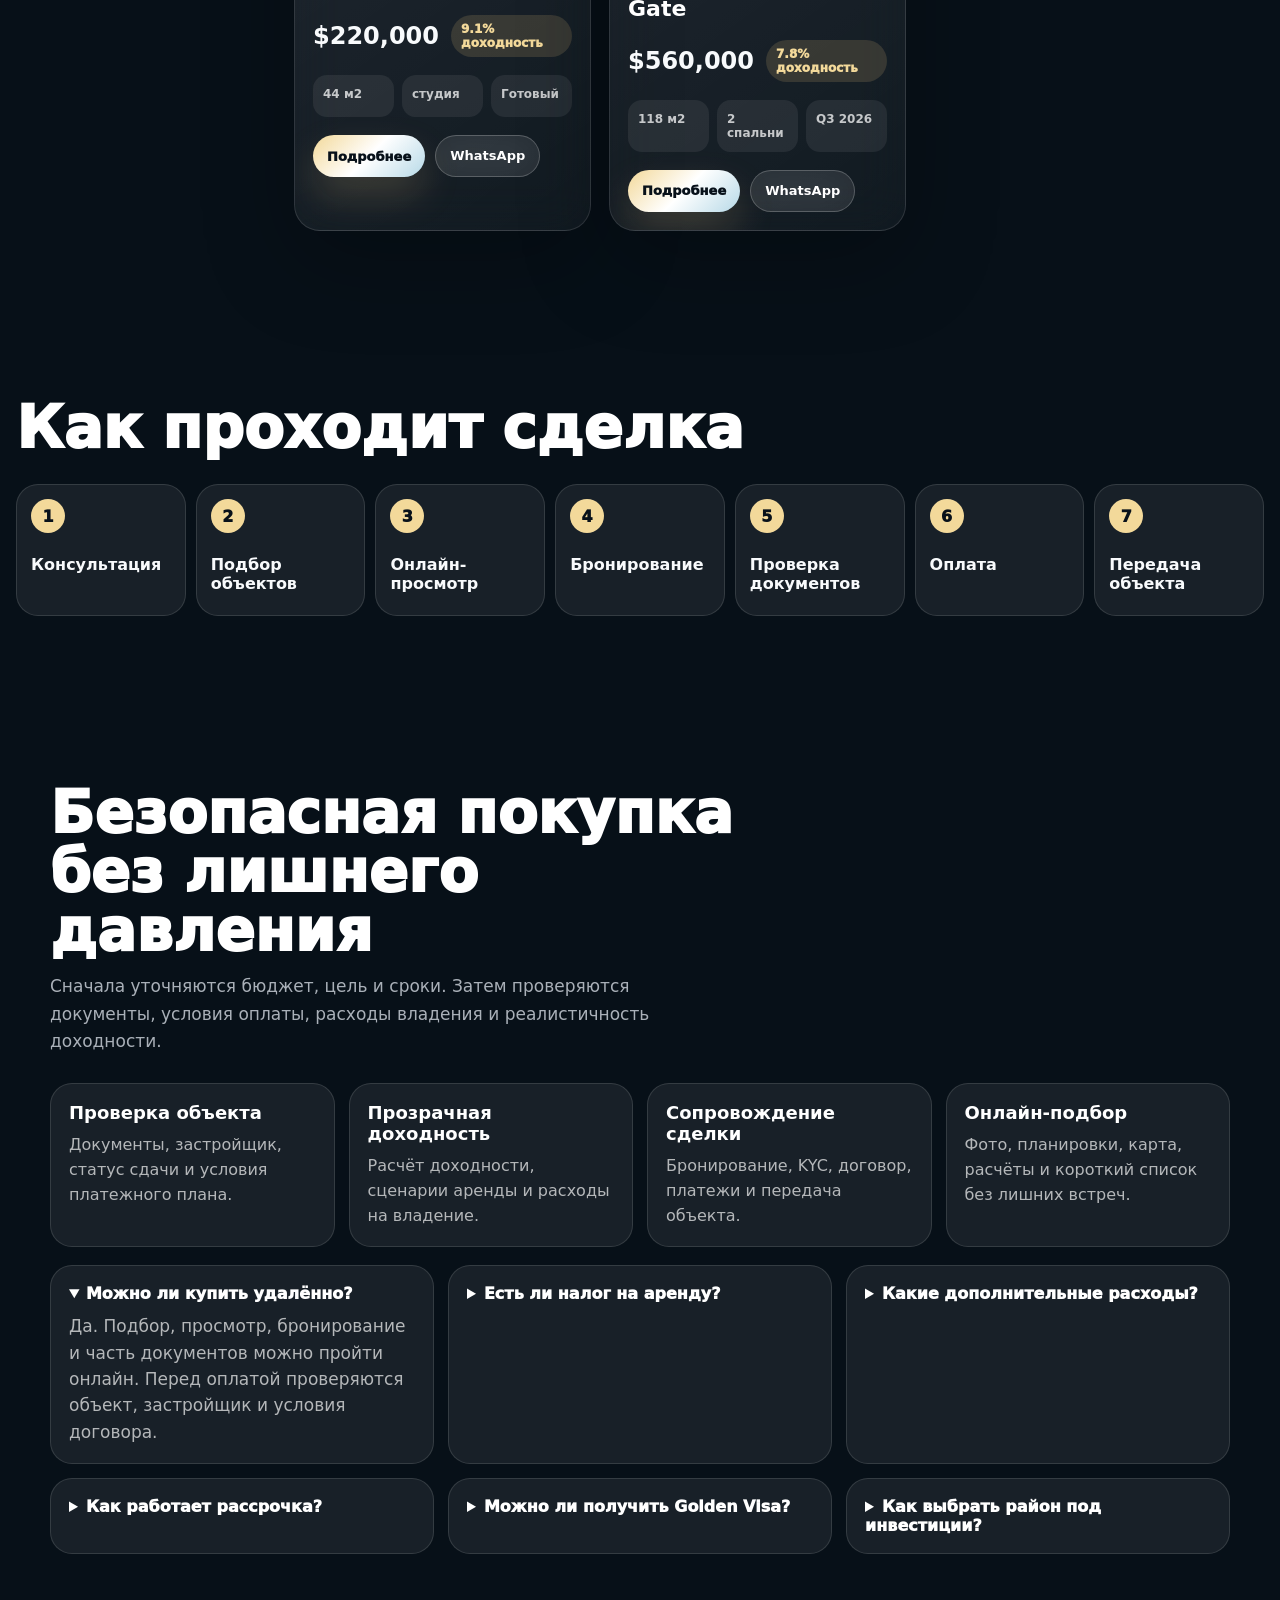
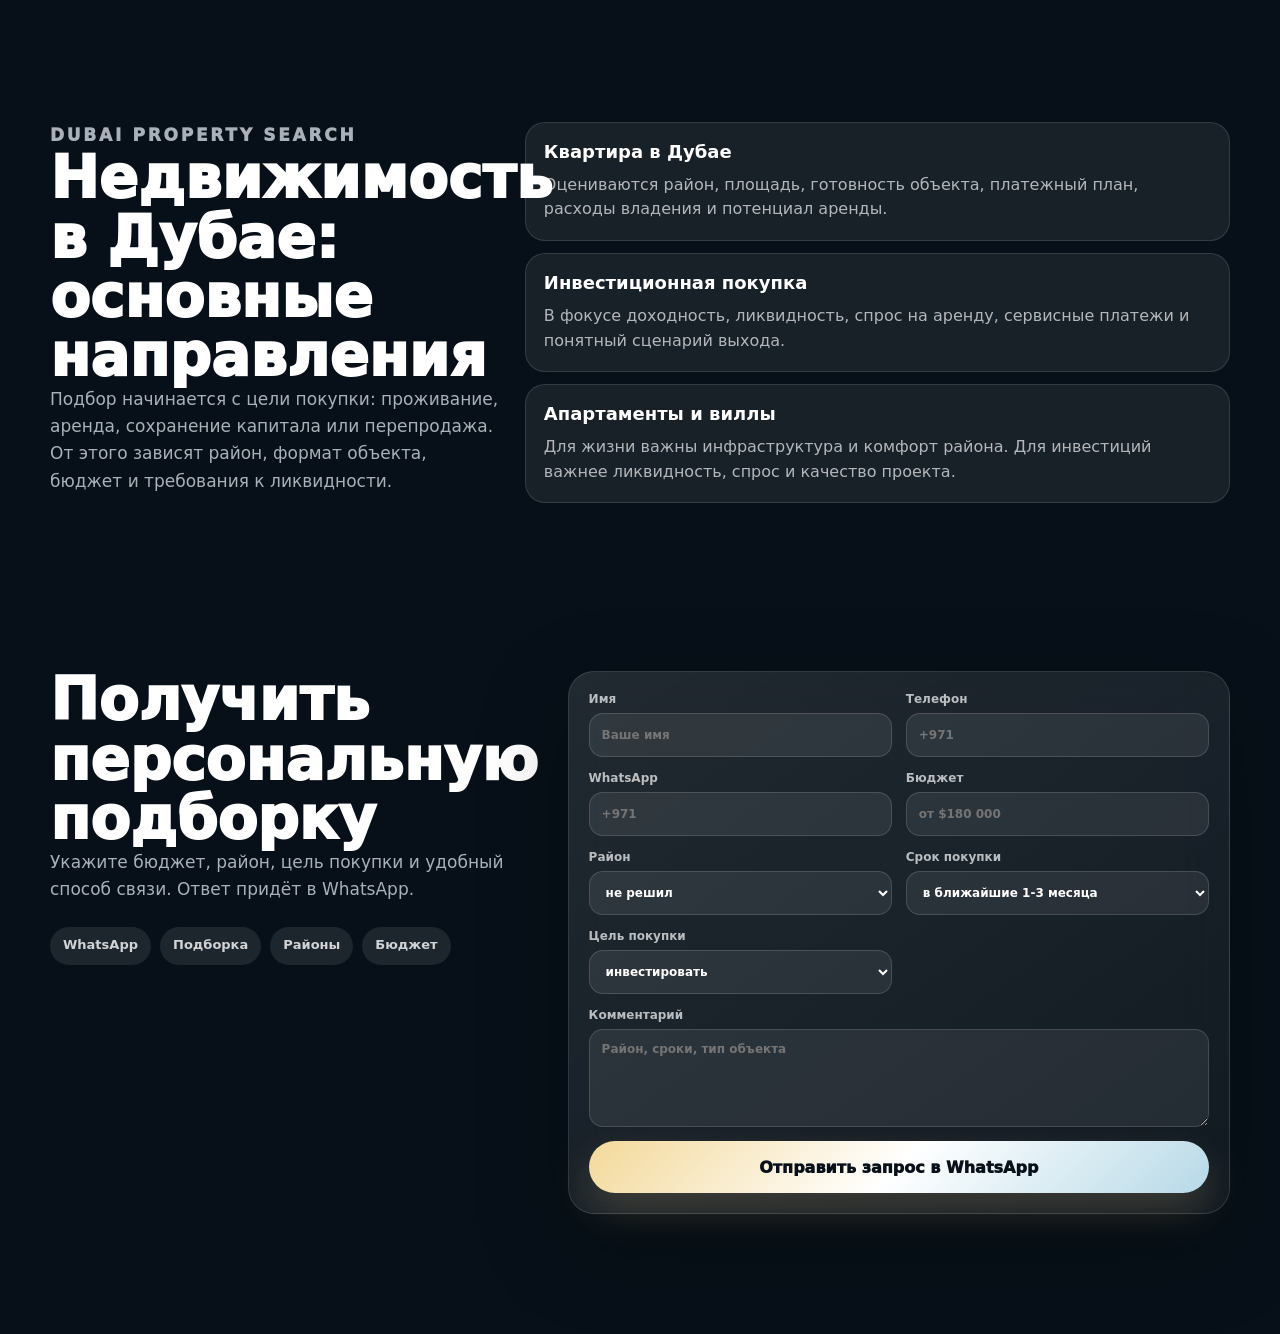
==== commit dc2145c7: "Polish production presentation copy" ====
--- a/index.html
+++ b/index.html
@@ -3,16 +3,16 @@
   <head>
     <meta charset="UTF-8" />
     <meta name="viewport" content="width=device-width, initial-scale=1.0" />
-    <meta name="description" content="Купить недвижимость в Дубае для жизни и инвестиций: private shortlist квартир, вилл и апартаментов по бюджету, району, ROI, рассрочке и рискам сделки." />
+    <meta name="description" content="Подбор недвижимости в Дубае для жизни и инвестиций: квартиры, апартаменты и виллы по бюджету, району, доходности, рассрочке и рискам сделки." />
     <meta name="keywords" content="недвижимость в Дубае, купить квартиру в Дубае, инвестиции в недвижимость Дубай, апартаменты в Дубае, вилла в Дубае, Dubai Marina недвижимость, Downtown Dubai недвижимость" />
     <meta property="og:title" content="Dubai Estate | Купить недвижимость в Дубае" />
-    <meta property="og:description" content="Private shortlist недвижимости в Дубае: квартиры, виллы и инвестиционные объекты в Dubai Marina, Downtown, Palm Jumeirah, Business Bay и Dubai Hills." />
+    <meta property="og:description" content="Персональный подбор недвижимости в Дубае: квартиры, виллы и инвестиционные объекты в Dubai Marina, Downtown, Palm Jumeirah, Business Bay и Dubai Hills." />
     <meta property="og:type" content="website" />
     <meta property="og:url" content="https://999max20.github.io/dubai-real-estate-site/" />
     <meta property="og:image" content="https://images.unsplash.com/photo-1512453979798-5ea266f8880c?auto=format&fit=crop&w=1200&q=85" />
     <meta name="twitter:card" content="summary_large_image" />
     <meta name="twitter:title" content="Dubai Estate | Купить недвижимость в Дубае" />
-    <meta name="twitter:description" content="Private shortlist недвижимости в Дубае: купить квартиру, виллу или апартаменты под бюджет, район, ROI и цель покупки." />
+    <meta name="twitter:description" content="Подбор недвижимости в Дубае: квартира, вилла или апартаменты под бюджет, район, доходность и цель покупки." />
     <link rel="canonical" href="https://999max20.github.io/dubai-real-estate-site/" />
     <link rel="preconnect" href="https://images.unsplash.com" />
     <link rel="preconnect" href="https://cdn.jsdelivr.net" crossorigin />
@@ -30,7 +30,7 @@
             "areaServed": "Dubai",
             "telephone": "+971 50 279 1555",
             "sameAs": ["https://wa.me/971502791555"],
-            "description": "Частный подбор недвижимости в Дубае для жизни и инвестиций: квартиры, виллы, апартаменты, районы, бюджет, сценарии покупки, ROI и рассрочка."
+            "description": "Подбор недвижимости в Дубае для жизни и инвестиций: квартиры, виллы, апартаменты, районы, бюджет, доходность и рассрочка."
           },
           {
             "@type": "WebSite",
@@ -49,7 +49,7 @@
             "@id": "https://999max20.github.io/dubai-real-estate-site/#webpage",
             "url": "https://999max20.github.io/dubai-real-estate-site/",
             "name": "Купить недвижимость в Дубае для жизни и инвестиций",
-            "description": "Private shortlist квартир, вилл и апартаментов в Дубае по бюджету, району, ROI и рискам сделки.",
+            "description": "Подбор квартир, вилл и апартаментов в Дубае по бюджету, району, доходности и рискам сделки.",
             "dateModified": "2026-07-03",
             "inLanguage": "ru",
             "isPartOf": { "@id": "https://999max20.github.io/dubai-real-estate-site/#website" },
@@ -100,8 +100,8 @@
         <a href="#catalog">Подборки</a>
         <a href="#invest">Инвестиции</a>
         <a href="#districts">Районы</a>
-        <a href="#tour">Preview</a>
-        <a href="#company">О компании</a>
+        <a href="#tour">Онлайн-тур</a>
+        <a href="#company">Карточка</a>
         <a href="#trust">Доверие</a>
         <a href="#lead">Контакты</a>
         <a href="./admin.html">Кабинет</a>
@@ -116,35 +116,35 @@
         <div class="hero-shade"></div>
         <div class="hero-inner">
           <div class="hero-copy">
-            <p class="label">Private shortlist / Dubai real estate</p>
+            <p class="label">Dubai real estate advisory</p>
             <h1>Купить недвижимость в Дубае для жизни и инвестиций</h1>
-            <p>Соберём короткий список актуальных объектов под ваш бюджет, район и цель покупки. Без давления и обещаний наличия до проверки.</p>
+            <p>Персональная подборка объектов под бюджет, район и цель покупки: для жизни, аренды, перепродажи или долгосрочного инвестирования.</p>
             <div class="actions">
-              <a class="primary" href="#matching">Получить shortlist</a>
+              <a class="primary" href="#matching">Получить подборку</a>
               <a class="secondary" href="#budget">Оценить бюджет</a>
             </div>
           </div>
           <div class="stats">
-            <div><strong>private shortlist</strong><span>под запрос и бюджет</span></div>
+            <div><strong>персонально</strong><span>под бюджет и цель</span></div>
             <div><strong>от $180 000</strong><span>ориентир входа</span></div>
-            <div><strong>ROI до 8-12%</strong><span>по району и сценарию</span></div>
-            <div><strong>WhatsApp</strong><span>структурный запрос</span></div>
+            <div><strong>до 8-12%</strong><span>ориентир доходности</span></div>
+            <div><strong>WhatsApp</strong><span>быстрый старт</span></div>
           </div>
         </div>
       </section>
 
       <section class="section">
         <div class="section-head">
-          <h2>Примеры подборок</h2>
-          <p>Это типовые сценарии, а не обещание наличия. Реальный shortlist собирается после уточнения бюджета, цели и сроков.</p>
+          <h2>Подборки под разные цели</h2>
+          <p>Ориентиры по районам, бюджетам и форматам объектов. Финальные варианты уточняются по актуальному наличию и условиям сделки.</p>
         </div>
         <div class="best-grid" id="bestGrid"></div>
       </section>
 
       <section class="section matching" id="matching">
         <div>
-          <h2>Поиск под запрос</h2>
-          <p>Заполните короткий бриф. В WhatsApp уйдёт структурированный запрос, чтобы быстро собрать актуальную подборку.</p>
+          <h2>Короткий бриф для подбора</h2>
+          <p>Укажите бюджет, район и цель покупки. Запрос сразу попадёт в WhatsApp в понятном формате.</p>
         </div>
         <div class="matching-panel">
           <div class="choice-grid">
@@ -161,15 +161,15 @@
             <label>Спальни<select><option>не важно</option><option>студия</option><option>1 спальня</option><option>2 спальни</option><option>3+ спальни</option></select></label>
             <label>Срок<select><option>в ближайшие 1-3 месяца</option><option>3-6 месяцев</option><option>6-12 месяцев</option><option>смотрю рынок</option></select></label>
             <label>Цель покупки<select><option>инвестировать</option><option>жить</option><option>сдавать</option><option>перепродажа</option></select></label>
-            <button type="submit">Получить подборку в WhatsApp</button>
+            <button type="submit">Отправить запрос в WhatsApp</button>
           </form>
         </div>
       </section>
 
       <section class="section budget-lab" id="budget">
         <div>
-          <h2>Калькулятор бюджета</h2>
-          <p>Быстрая оценка без обещаний конкретного объекта. Помогает понять, какие районы и типы недвижимости смотреть первыми.</p>
+          <h2>Оценка бюджета</h2>
+          <p>Быстрый ориентир по районам и типам объектов, которые стоит рассматривать в первую очередь.</p>
         </div>
         <div class="budget-panel">
           <form class="budget-form" id="budgetForm">
@@ -178,32 +178,32 @@
             <label>Цель<select id="budgetGoal"><option>инвестировать</option><option>жить</option><option>сдавать</option><option>перепродажа</option></select></label>
           </form>
           <div class="budget-result" id="budgetResult" aria-live="polite"></div>
-          <a class="primary budget-whatsapp" id="budgetWhatsapp" target="_blank" rel="noreferrer">Отправить расчёт в WhatsApp</a>
+          <a class="primary budget-whatsapp" id="budgetWhatsapp" target="_blank" rel="noreferrer">Обсудить бюджет в WhatsApp</a>
         </div>
       </section>
 
       <section class="section" id="districts">
         <div class="section-head">
-          <h2>Районы вместо случайных объектов</h2>
-          <p>Пока нет финального каталога, правильнее выбирать район, бюджет входа, ликвидность и риски.</p>
+          <h2>Районы Дубая для покупки</h2>
+          <p>Сравнение районов по бюджету входа, ликвидности, доходности и удобству для жизни.</p>
         </div>
         <div class="district-grid" id="districtGrid"></div>
       </section>
 
       <section class="section invest" id="invest">
         <div class="panel">
-          <h2>Что проверяем до shortlist</h2>
+          <h2>Что важно проверить до сделки</h2>
           <div class="benefit-grid">
             <div>✓ документы и статус объекта</div>
             <div>✓ застройщик и история сдачи</div>
-            <div>✓ service charges и расходы владения</div>
+            <div>✓ сервисные платежи и расходы владения</div>
             <div>✓ реалистичный rental estimate</div>
             <div>✓ платежный план и штрафы</div>
             <div>✓ ликвидность района</div>
           </div>
         </div>
         <div class="panel dark">
-          <h2>Инвестиционный блок</h2>
+          <h2>Ориентиры для инвестора</h2>
           <div class="metric-grid">
             <div><strong>8.4%</strong><span>ожидаемая доходность</span></div>
             <div><strong>$3 200</strong><span>средняя аренда</span></div>
@@ -215,15 +215,15 @@
 
       <section class="section tour" id="tour">
         <div>
-          <h2>Смотрите объект до покупки, как будто вы уже внутри.</h2>
-          <p>Интерактивный preview показывает формат будущего тура: сцены, точки интереса, планировка и вид. Реальный 3D добавляем после получения материалов объекта.</p>
+          <h2>Онлайн-просмотр до поездки</h2>
+          <p>Формат просмотра помогает заранее оценить планировку, вид, интерьер и ключевые зоны объекта. Полные материалы добавляются после проверки конкретного варианта.</p>
           <div class="actions">
-            <button class="primary" id="loadTour" type="button">Открыть preview</button>
+            <button class="primary" id="loadTour" type="button">Открыть онлайн-тур</button>
             <a class="secondary" href="#lead">Оставить заявку</a>
           </div>
         </div>
         <div class="tour-view" id="tourView">
-          <button class="tour-loader" id="tourLoader" type="button">Загрузить preview</button>
+          <button class="tour-loader" id="tourLoader" type="button">Загрузить тур</button>
           <div class="floorplan"><span></span><span></span><span></span><span></span></div>
         </div>
       </section>
@@ -232,24 +232,24 @@
         <div class="project-media"></div>
         <div class="panel project-copy">
           <p class="label">Dubai Marina</p>
-          <h2>Как будет выглядеть объектовая карточка</h2>
-          <p>Когда появятся реальные материалы, карточка соберёт экстерьер, интерьер, вид из окна, инфраструктуру, планировки, карту и видео.</p>
+          <h2>Что входит в карточку объекта</h2>
+          <p>Карточка объединяет фото, планировку, район, карту, ключевые параметры, условия оплаты и инвестиционные ориентиры.</p>
           <div class="layouts">
-            <div><strong>Фото</strong><span>экстерьер</span><span>интерьер</span><em>слот</em></div>
-            <div><strong>Планировка</strong><span>площадь</span><span>спальни</span><em>слот</em></div>
-            <div><strong>Расчёт</strong><span>ROI</span><span>платежи</span><em>слот</em></div>
+            <div><strong>Фото</strong><span>экстерьер</span><span>интерьер</span><em>медиа</em></div>
+            <div><strong>Планировка</strong><span>площадь</span><span>спальни</span><em>детали</em></div>
+            <div><strong>Расчёт</strong><span>доходность</span><span>платежи</span><em>финансы</em></div>
           </div>
         </div>
       </section>
 
       <section class="section catalog" id="catalog">
         <div class="section-head">
-          <h2>Сценарии подбора</h2>
-          <p>Карточки ниже используются как ориентиры по бюджету и районам. Актуальные варианты проверяются перед отправкой shortlist.</p>
+          <h2>Каталог ориентиров</h2>
+          <p>Карточки помогают сравнить районы, бюджеты и форматы недвижимости перед формированием персональной подборки.</p>
           <div class="catalog-meta" aria-label="Статус обновления каталога">
             <span>Обновлено: 3 июля 2026</span>
-            <span>9 сценариев в Supabase</span>
-            <span>real shortlist после проверки наличия</span>
+            <span>9 ориентиров по районам</span>
+            <span>актуальность проверяется перед отправкой</span>
           </div>
         </div>
         <button class="filter-open" id="filterOpen" type="button" aria-expanded="false" aria-controls="catalogFilters">Фильтры</button>
@@ -259,7 +259,7 @@
             <label>Район <select id="districtFilter"><option>Все районы</option><option>Dubai Marina</option><option>Palm Jumeirah</option><option>Downtown Dubai</option><option>Creek Harbour</option><option>Business Bay</option><option>Dubai Hills</option><option>JVC</option></select></label>
             <label>Тип объекта <select id="typeFilter"><option>Любой</option><option>Апартаменты</option><option>Вилла</option><option>Пентхаус</option></select></label>
             <label>Застройщик <select id="developerFilter"><option>Любой</option><option>Emaar</option><option>Damac</option><option>Ellington</option><option>Sobha</option></select></label>
-            <button class="toggle" id="tourOnly" type="button">✓ с preview</button>
+            <button class="toggle" id="tourOnly" type="button">✓ с онлайн-туром</button>
             <button class="toggle" id="installmentOnly" type="button">✓ с рассрочкой</button>
           </aside>
           <div class="cards-grid" id="catalogGrid"></div>
@@ -272,7 +272,7 @@
         <div class="steps-line">
           <div><span>1</span><strong>Консультация</strong></div>
           <div><span>2</span><strong>Подбор объектов</strong></div>
-          <div><span>3</span><strong>Онлайн-просмотр / preview</strong></div>
+          <div><span>3</span><strong>Онлайн-просмотр</strong></div>
           <div><span>4</span><strong>Бронирование</strong></div>
           <div><span>5</span><strong>Проверка документов</strong></div>
           <div><span>6</span><strong>Оплата</strong></div>
@@ -284,42 +284,42 @@
       <section class="section trust" id="trust">
         <div class="section-head">
           <h2>Безопасная покупка без лишнего давления</h2>
-          <p>Мы фиксируем бюджет, цель и сроки, показываем документы объекта, объясняем платежный план и не подталкиваем к бронированию без расчётов.</p>
+          <p>Сначала уточняются бюджет, цель и сроки. Затем проверяются документы, условия оплаты, расходы владения и реалистичность доходности.</p>
         </div>
         <div class="trust-grid">
           <div><strong>Проверка объекта</strong><span>Документы, застройщик, статус сдачи и условия платежного плана.</span></div>
-          <div><strong>Прозрачный ROI</strong><span>Расчёт доходности, сценарии аренды и расходы на владение.</span></div>
+          <div><strong>Прозрачная доходность</strong><span>Расчёт доходности, сценарии аренды и расходы на владение.</span></div>
           <div><strong>Сопровождение сделки</strong><span>Бронирование, KYC, договор, платежи и передача объекта.</span></div>
-          <div><strong>Онлайн-подбор</strong><span>Preview-туры, галереи, планировки и короткий список без поездки.</span></div>
+          <div><strong>Онлайн-подбор</strong><span>Фото, планировки, карта, расчёты и короткий список без лишних встреч.</span></div>
         </div>
         <div class="faq-grid">
           <details open><summary>Можно ли купить удалённо?</summary><p>Да. Подбор, просмотр, бронирование и часть документов можно пройти онлайн. Перед оплатой проверяются объект, застройщик и условия договора.</p></details>
           <details><summary>Есть ли налог на аренду?</summary><p>Для частных инвесторов обычно нет налога на доход от аренды, но в расчёте нужно учитывать сервисные платежи, управление объектом и регистрационные сборы.</p></details>
           <details><summary>Какие дополнительные расходы?</summary><p>Обычно учитываются регистрационные сборы, сервисные платежи, комиссия брокера на вторичном рынке и расходы на управление арендой.</p></details>
           <details><summary>Как работает рассрочка?</summary><p>Платёжный план зависит от застройщика и стадии проекта: первый взнос, платежи во время строительства и финальный платёж при передаче.</p></details>
-          <details><summary>Можно ли получить Golden Visa?</summary><p>Возможность зависит от стоимости объекта и действующих правил. Перед покупкой проверяем порог, тип объекта и требования к оформлению.</p></details>
-          <details><summary>Как выбрать район под инвестиции?</summary><p>Смотрим бюджет входа, спрос на аренду, будущую инфраструктуру, ликвидность и конкуренцию в конкретном типе объекта.</p></details>
+          <details><summary>Можно ли получить Golden Visa?</summary><p>Возможность зависит от стоимости объекта и действующих правил. Перед покупкой проверяются порог, тип объекта и требования к оформлению.</p></details>
+          <details><summary>Как выбрать район под инвестиции?</summary><p>Учитываются бюджет входа, спрос на аренду, будущая инфраструктура, ликвидность и конкуренция в конкретном типе объекта.</p></details>
         </div>
       </section>
 
       <section class="section seo-panel" id="dubai-real-estate">
         <div>
           <p class="label">Dubai property search</p>
-          <h2>Популярные запросы по недвижимости в Дубае</h2>
-          <p>Этот лендинг помогает быстро сориентироваться, если вы планируете купить квартиру в Дубае, сравнить апартаменты для аренды, выбрать виллу для жизни или оценить инвестиции в недвижимость Дубая.</p>
+          <h2>Недвижимость в Дубае: основные направления</h2>
+          <p>Подбор начинается с цели покупки: проживание, аренда, сохранение капитала или перепродажа. От этого зависят район, формат объекта, бюджет и требования к ликвидности.</p>
         </div>
         <div class="seo-grid">
-          <article><strong>Купить квартиру в Дубае</strong><span>Сравниваем бюджет входа, район, площадь, готовность объекта, платежный план и расходы владения.</span></article>
-          <article><strong>Инвестиции в недвижимость Дубай</strong><span>Смотрим rental estimate, ROI, ликвидность района, service charges и сценарий выхода.</span></article>
-          <article><strong>Апартаменты и виллы в Дубае</strong><span>Отделяем объекты для жизни от инвестиционных сценариев: Marina, Downtown, Business Bay, Dubai Hills, Palm Jumeirah и JVC.</span></article>
+          <article><strong>Квартира в Дубае</strong><span>Оцениваются район, площадь, готовность объекта, платежный план, расходы владения и потенциал аренды.</span></article>
+          <article><strong>Инвестиционная покупка</strong><span>В фокусе доходность, ликвидность, спрос на аренду, сервисные платежи и понятный сценарий выхода.</span></article>
+          <article><strong>Апартаменты и виллы</strong><span>Для жизни важны инфраструктура и комфорт района. Для инвестиций важнее ликвидность, спрос и качество проекта.</span></article>
         </div>
       </section>
 
       <section class="section lead" id="lead">
         <div>
-          <h2>Получить актуальный shortlist</h2>
-          <p>Запрос уйдёт в WhatsApp структурно: бюджет, район, цель, срок и комментарий. Это удобнее для будущего подключения Zani/CRM.</p>
-          <div class="contact-strip"><span>WhatsApp</span><span>Shortlist</span><span>Районы</span><span>Бюджет</span></div>
+          <h2>Получить персональную подборку</h2>
+          <p>Укажите бюджет, район, цель покупки и удобный способ связи. Ответ придёт в WhatsApp.</p>
+          <div class="contact-strip"><span>WhatsApp</span><span>Подборка</span><span>Районы</span><span>Бюджет</span></div>
         </div>
         <form class="lead-form">
           <label>Имя<input placeholder="Ваше имя" /></label>
@@ -330,7 +330,7 @@
           <label>Срок покупки<select><option>в ближайшие 1-3 месяца</option><option>3-6 месяцев</option><option>6-12 месяцев</option><option>смотрю рынок</option></select></label>
           <label>Цель покупки<select><option>инвестировать</option><option>жить</option><option>сдавать</option><option>перепродажа</option></select></label>
           <label class="full">Комментарий<textarea placeholder="Район, сроки, тип объекта"></textarea></label>
-          <button type="submit">Получить shortlist в WhatsApp</button>
+          <button type="submit">Отправить запрос в WhatsApp</button>
         </form>
       </section>
     </main>
@@ -361,7 +361,7 @@
         <div class="assistant-chips" aria-label="Быстрые запросы">
           <button type="button" data-assistant-prompt="До $500k">До $500k</button>
           <button type="button" data-assistant-prompt="Для инвестиций">Инвестиции</button>
-          <button type="button" data-assistant-prompt="С preview-туром">Preview</button>
+          <button type="button" data-assistant-prompt="С онлайн-туром">Онлайн-тур</button>
           <button type="button" data-assistant-prompt="С рассрочкой">Рассрочка</button>
         </div>
         <form class="assistant-form" id="assistantForm">
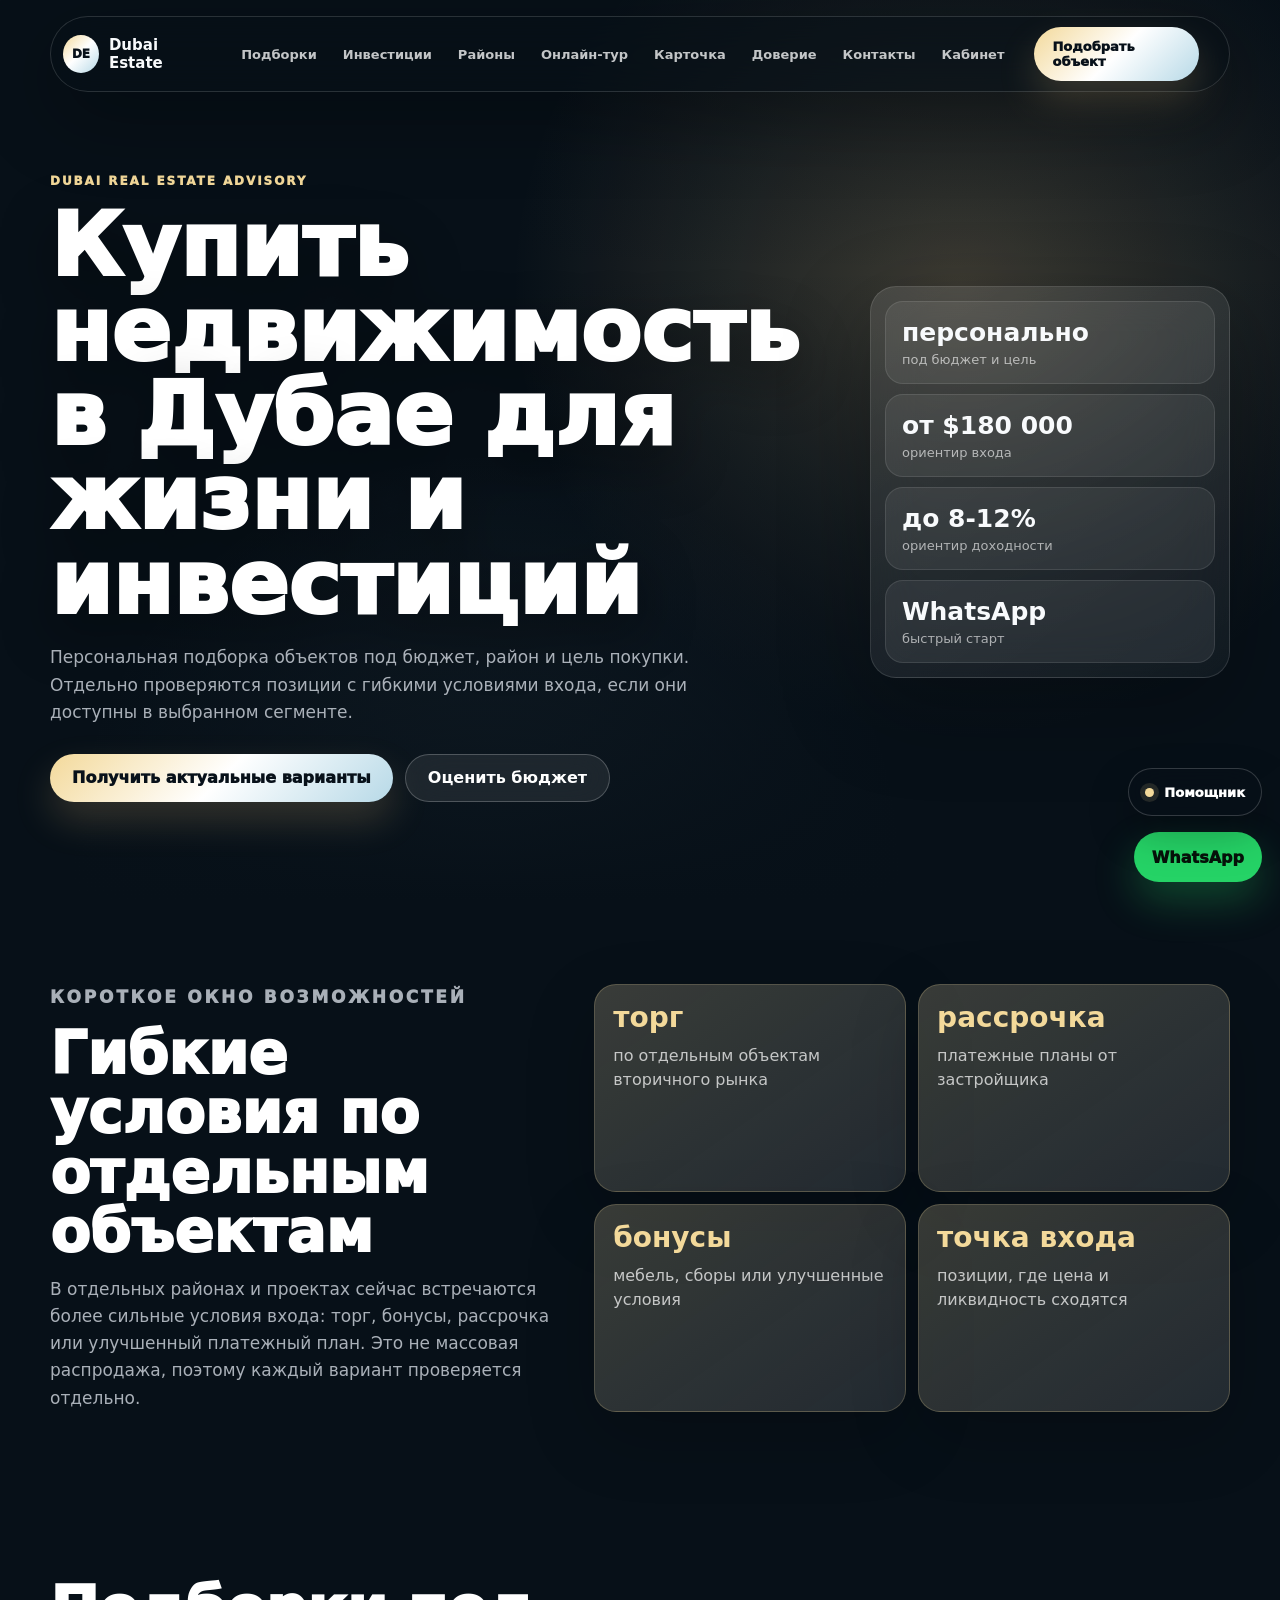
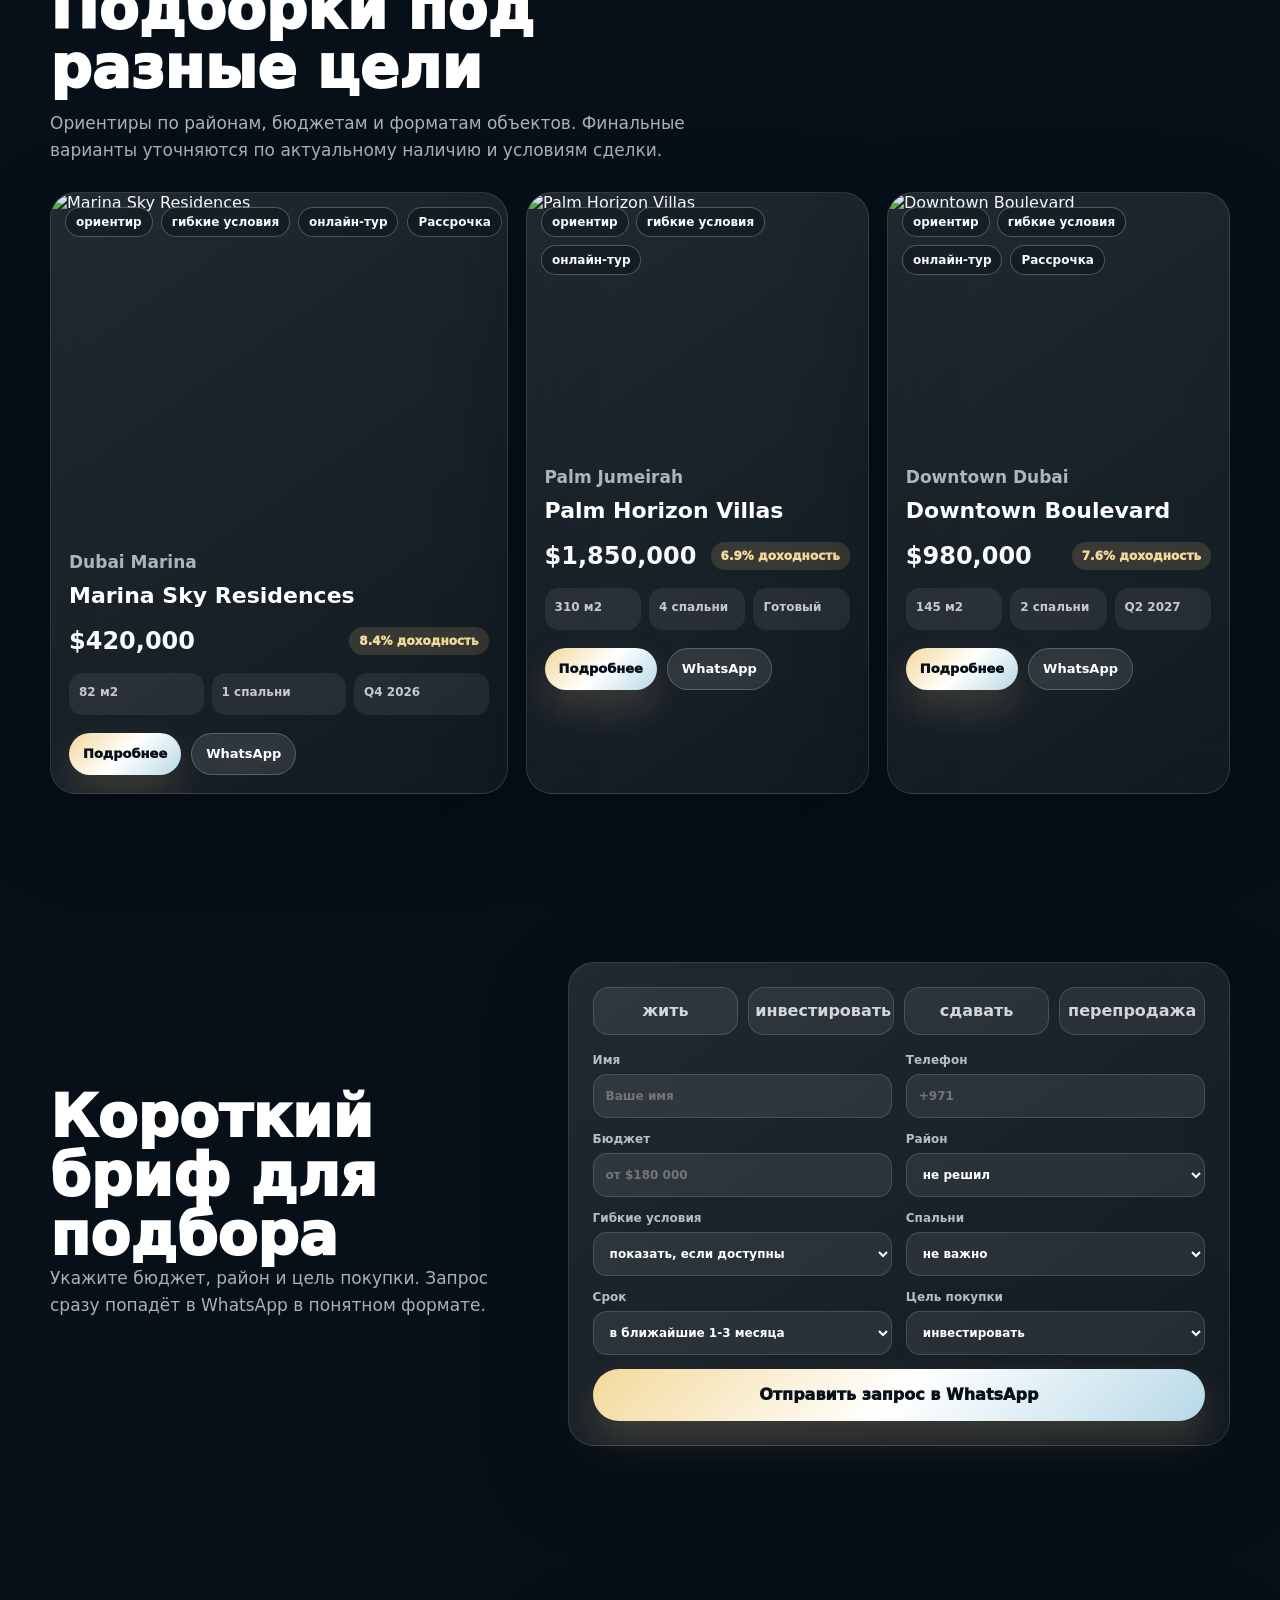
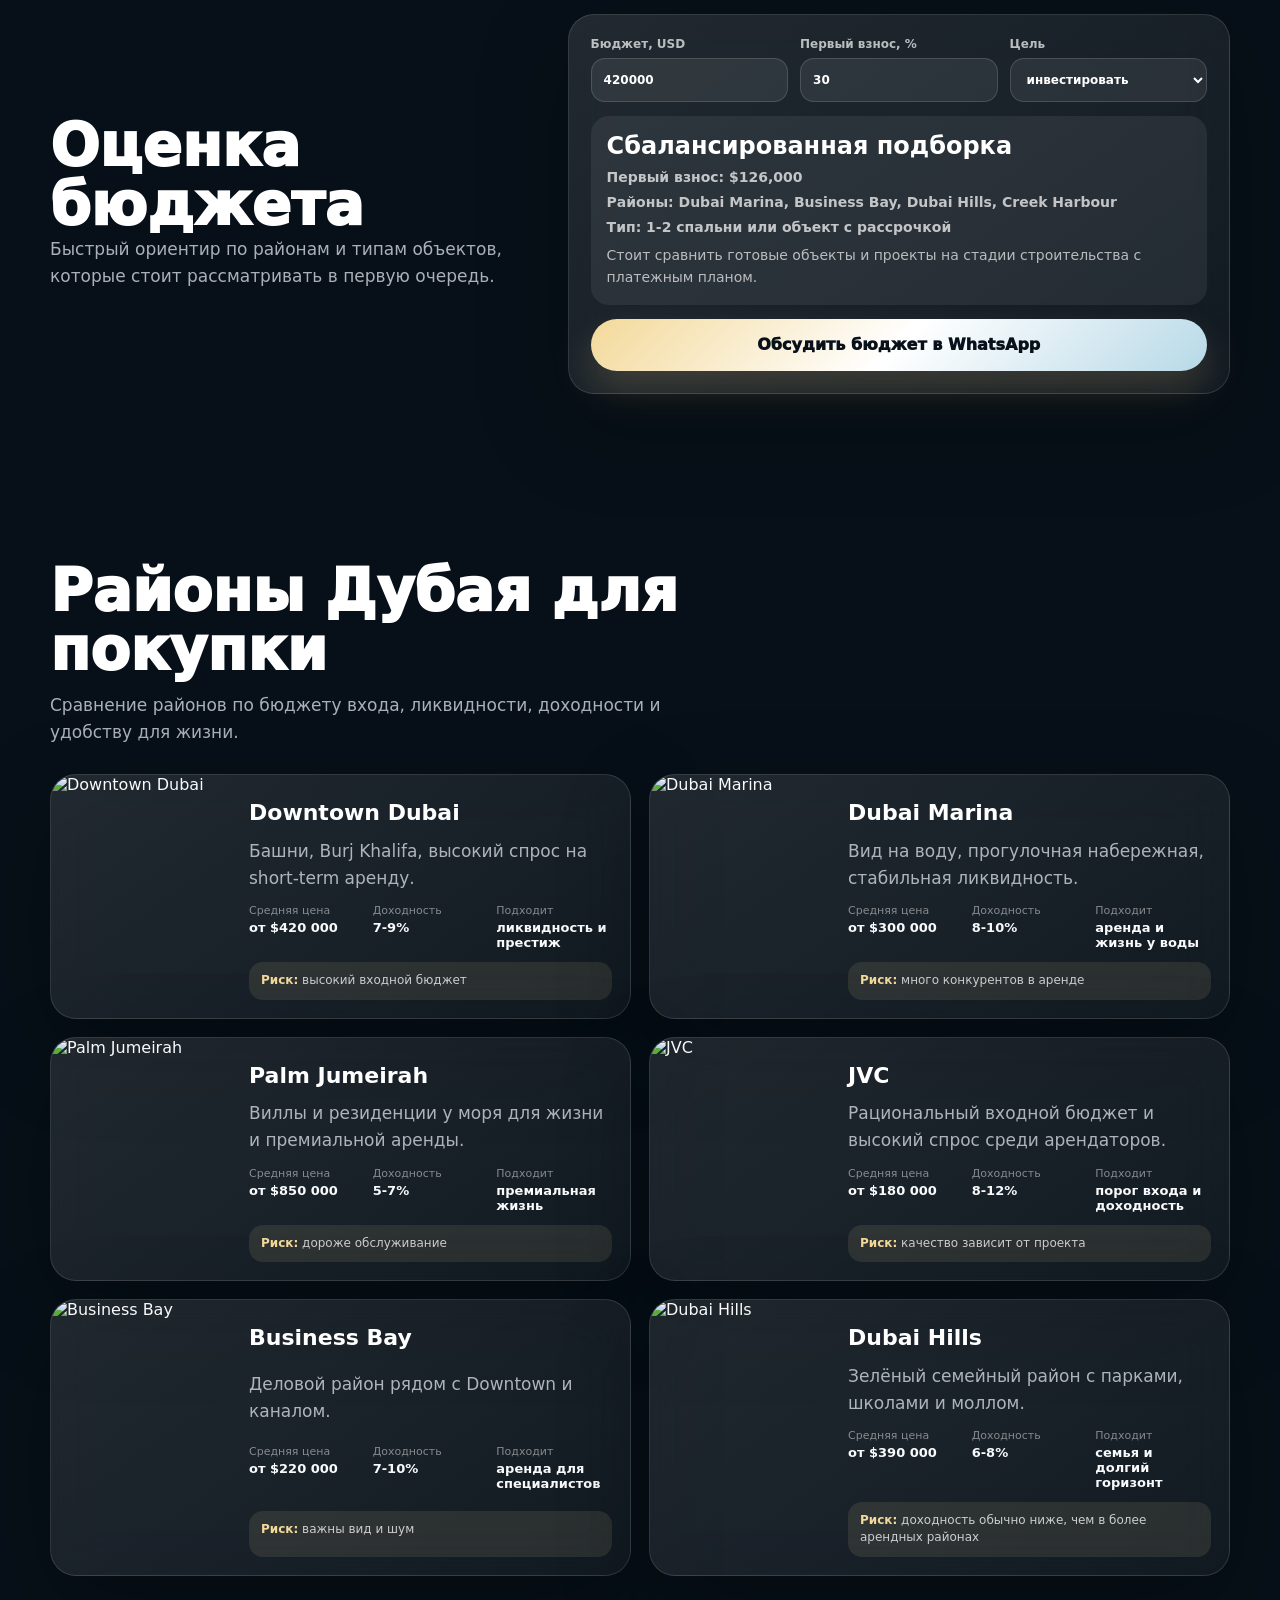
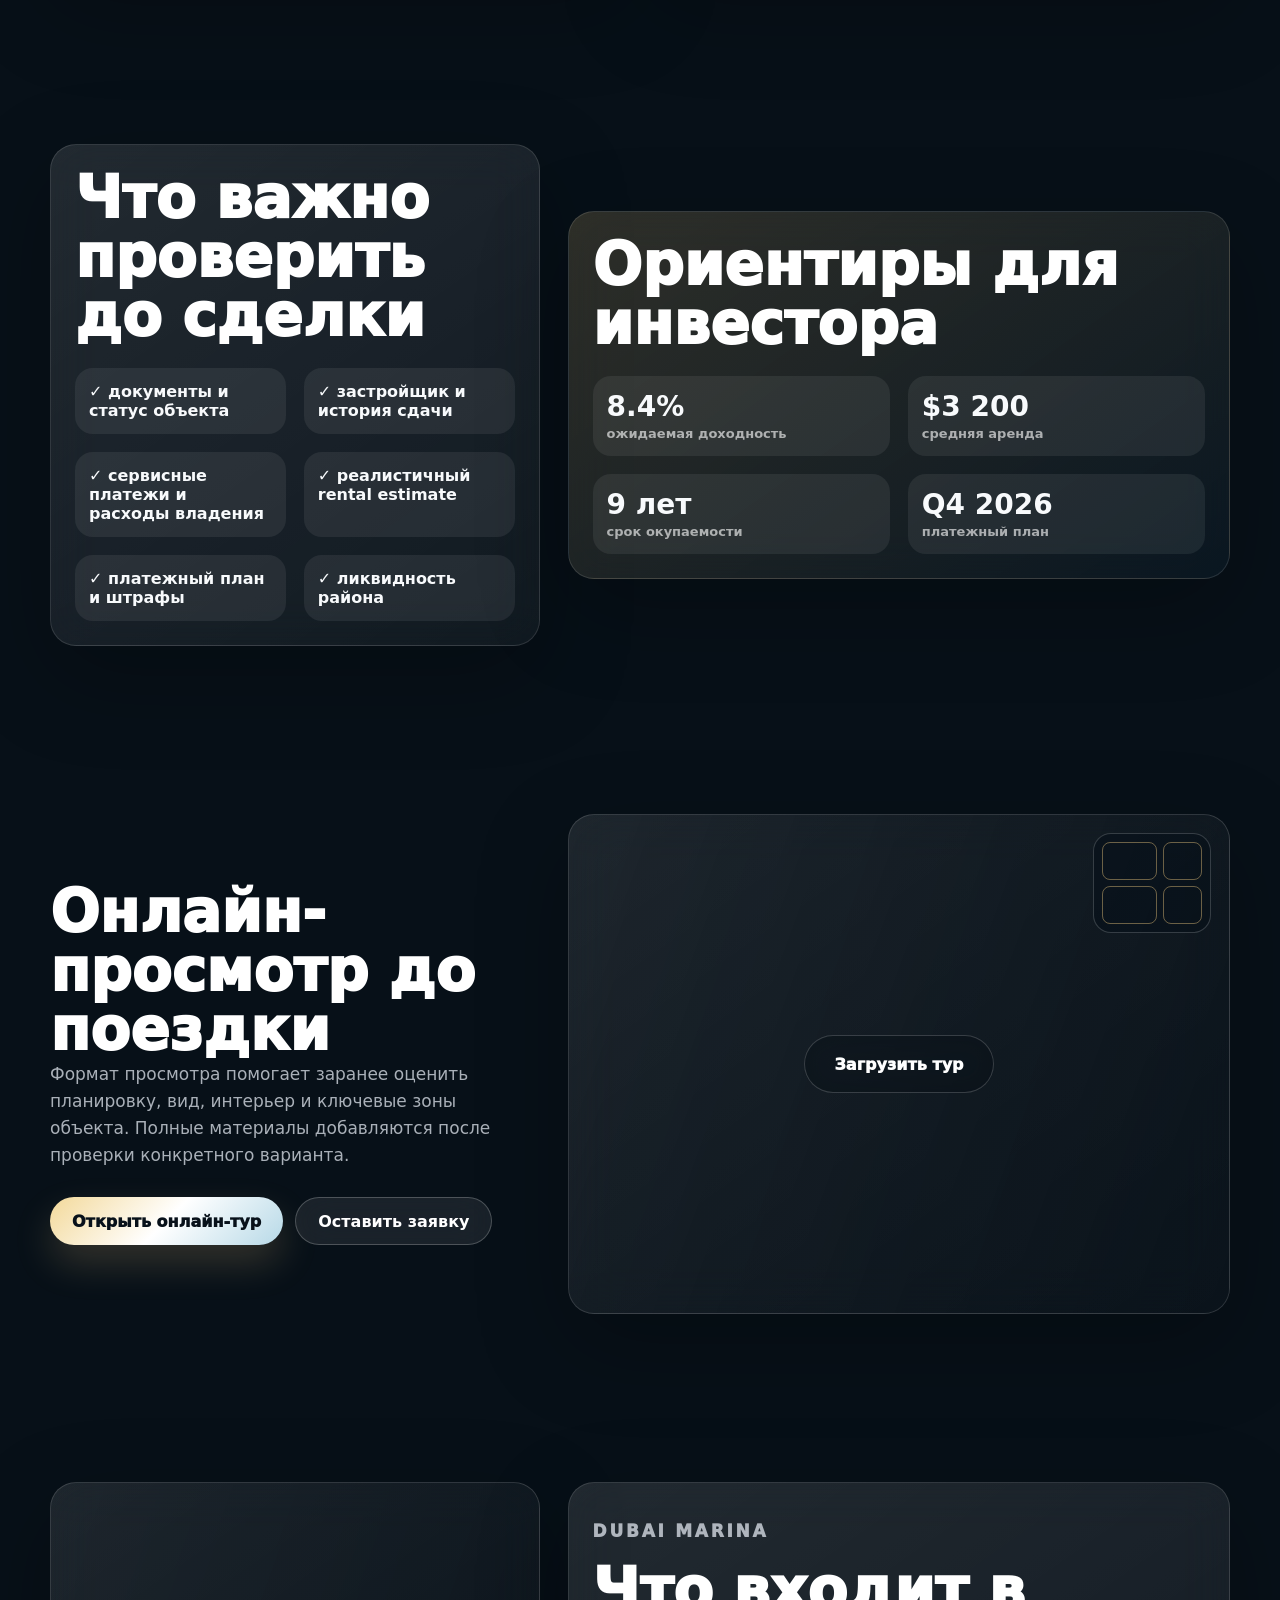
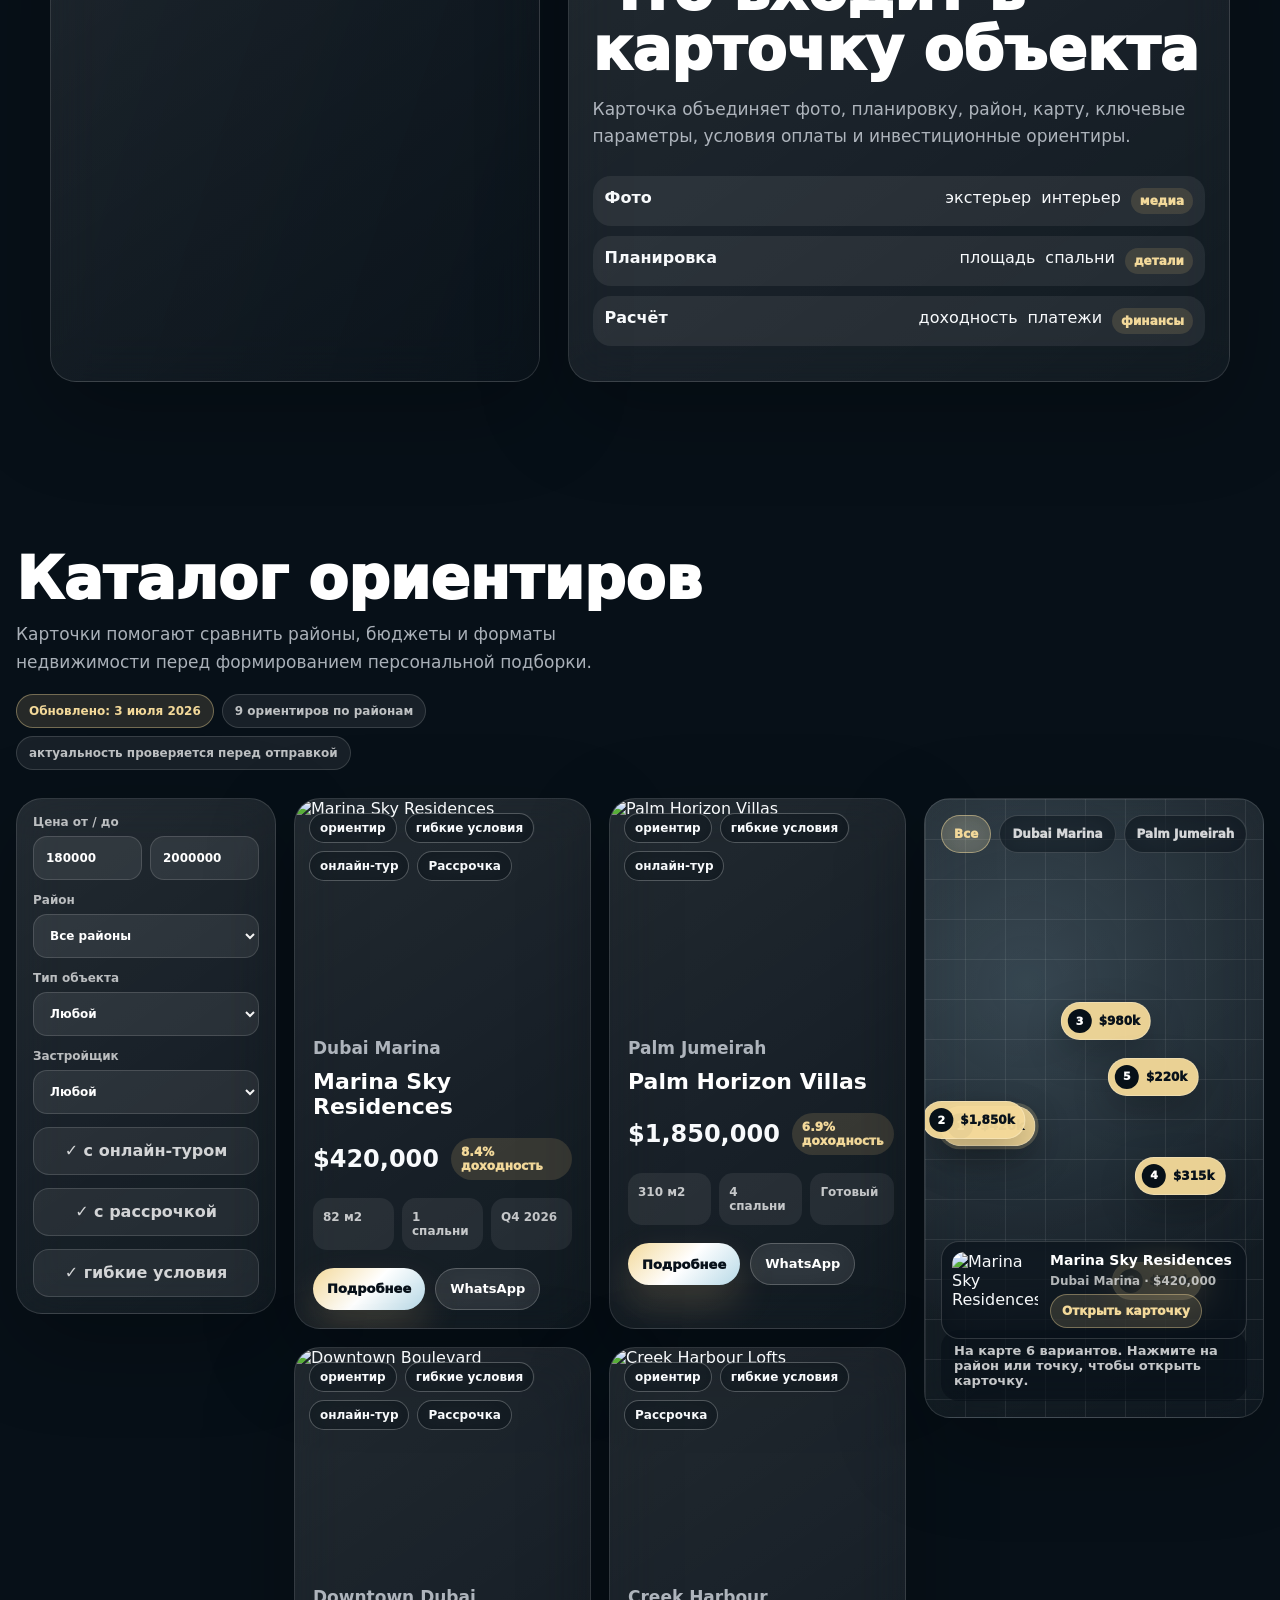
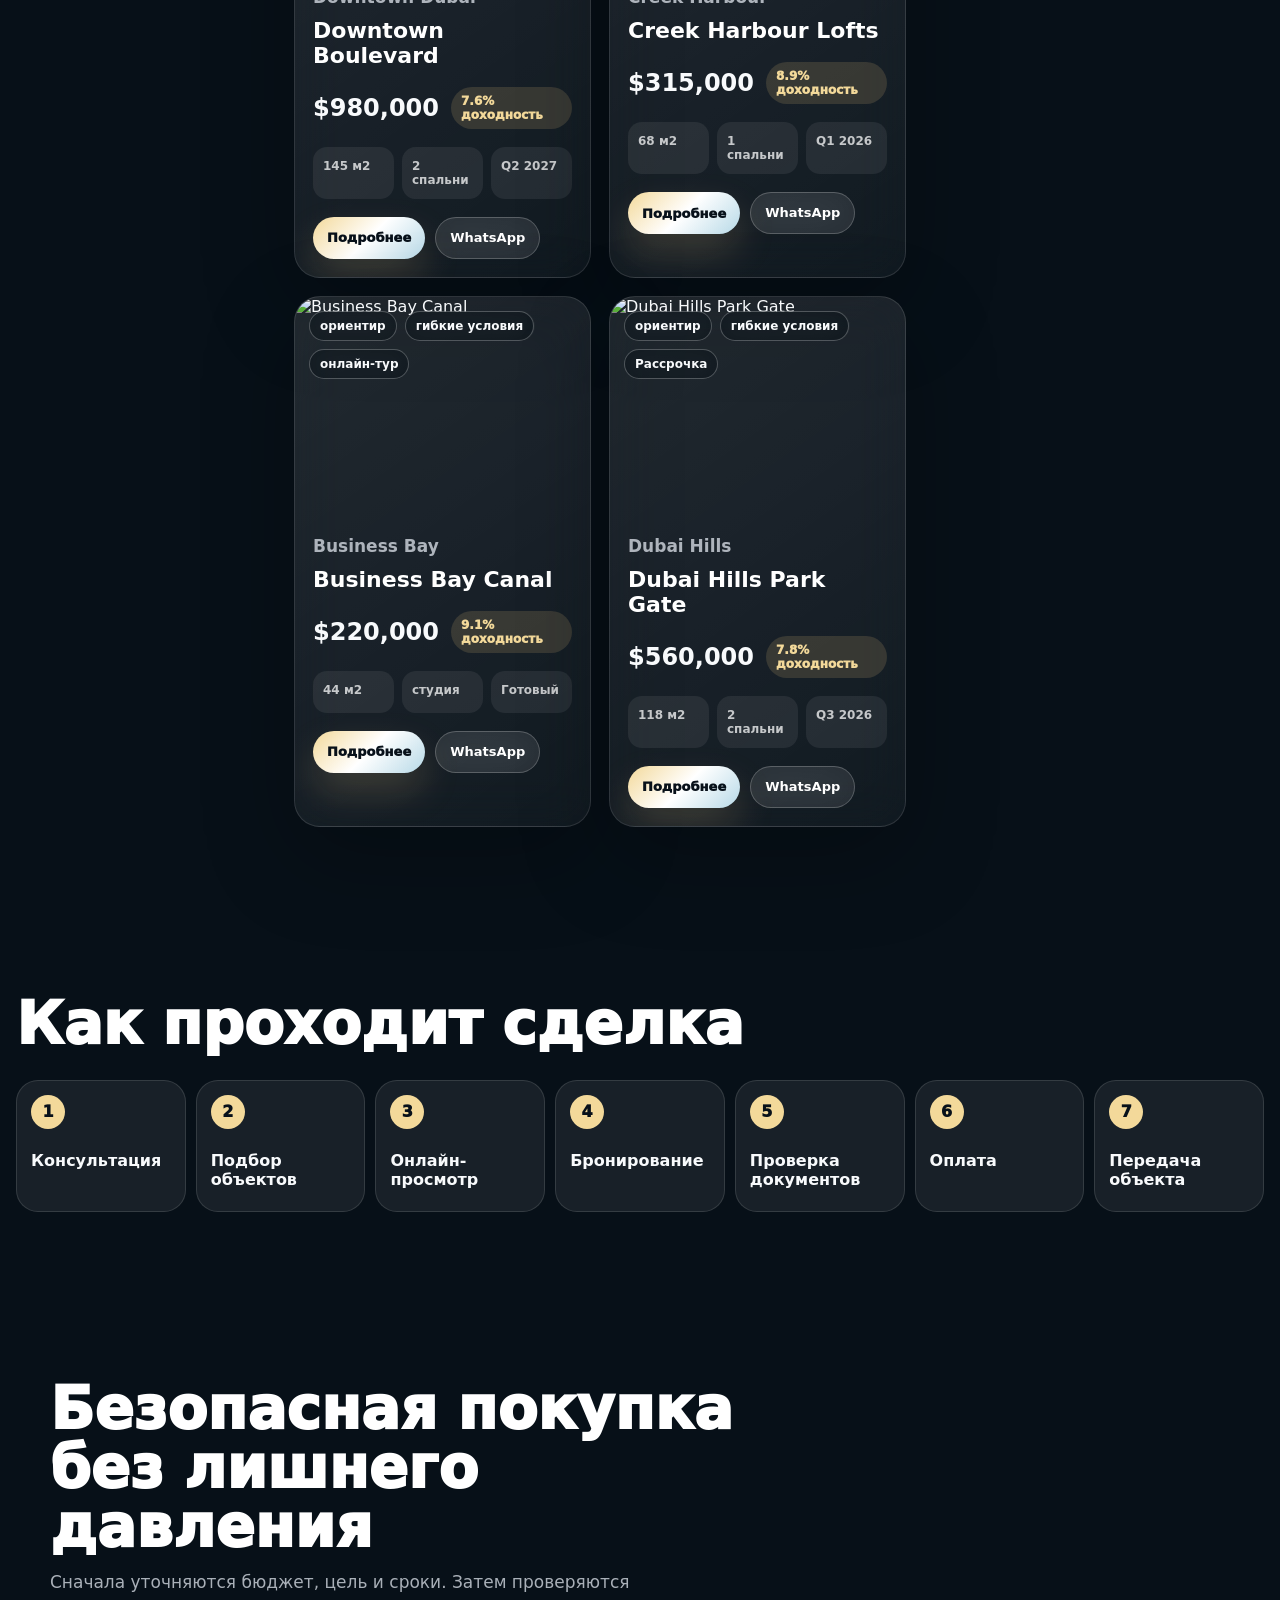
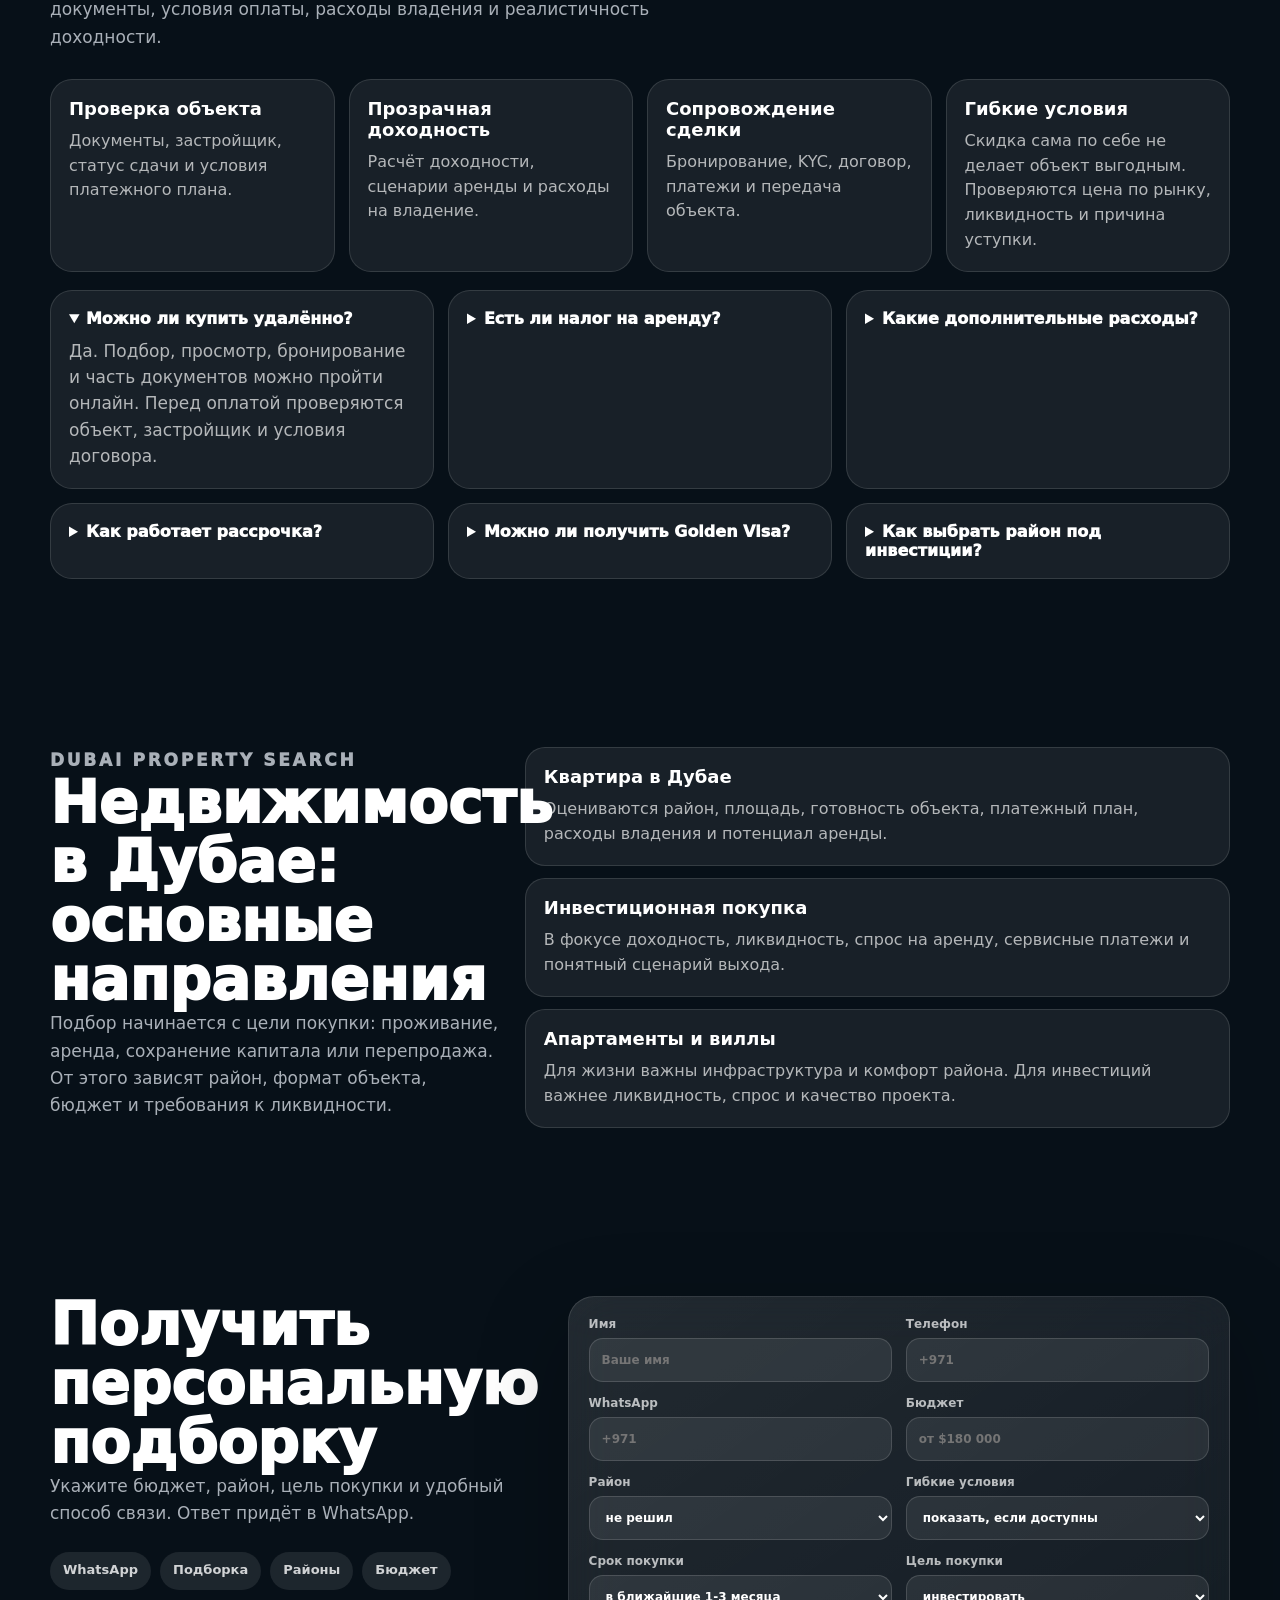
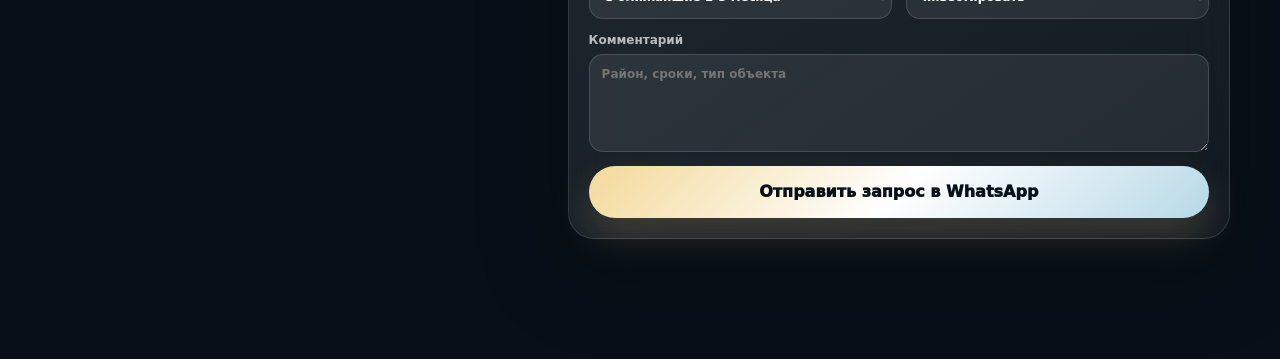
==== commit 30159f24: "Add temporary opportunity window marketing layer" ====
--- a/index.html
+++ b/index.html
@@ -118,9 +118,9 @@
           <div class="hero-copy">
             <p class="label">Dubai real estate advisory</p>
             <h1>Купить недвижимость в Дубае для жизни и инвестиций</h1>
-            <p>Персональная подборка объектов под бюджет, район и цель покупки: для жизни, аренды, перепродажи или долгосрочного инвестирования.</p>
+            <p>Персональная подборка объектов под бюджет, район и цель покупки. Отдельно проверяются позиции с гибкими условиями входа, если они доступны в выбранном сегменте.</p>
             <div class="actions">
-              <a class="primary" href="#matching">Получить подборку</a>
+              <a class="primary" href="#matching">Получить актуальные варианты</a>
               <a class="secondary" href="#budget">Оценить бюджет</a>
             </div>
           </div>
@@ -130,6 +130,20 @@
             <div><strong>до 8-12%</strong><span>ориентир доходности</span></div>
             <div><strong>WhatsApp</strong><span>быстрый старт</span></div>
           </div>
+        </div>
+      </section>
+
+      <section class="section opportunity" id="opportunity" data-opportunity-window>
+        <div class="opportunity-copy">
+          <p class="label">Короткое окно возможностей</p>
+          <h2>Гибкие условия по отдельным объектам</h2>
+          <p>В отдельных районах и проектах сейчас встречаются более сильные условия входа: торг, бонусы, рассрочка или улучшенный платежный план. Это не массовая распродажа, поэтому каждый вариант проверяется отдельно.</p>
+        </div>
+        <div class="opportunity-grid">
+          <div><strong>торг</strong><span>по отдельным объектам вторичного рынка</span></div>
+          <div><strong>рассрочка</strong><span>платежные планы от застройщика</span></div>
+          <div><strong>бонусы</strong><span>мебель, сборы или улучшенные условия</span></div>
+          <div><strong>точка входа</strong><span>позиции, где цена и ликвидность сходятся</span></div>
         </div>
       </section>
 
@@ -158,6 +172,7 @@
             <label>Телефон<input placeholder="+971" /></label>
             <label>Бюджет<input placeholder="от $180 000" /></label>
             <label>Район<select><option>не решил</option><option>Dubai Marina</option><option>Downtown Dubai</option><option>Business Bay</option><option>Dubai Hills</option><option>Palm Jumeirah</option><option>JVC</option></select></label>
+            <label data-opportunity-window>Гибкие условия<select><option>показать, если доступны</option><option>интересует торг</option><option>интересует рассрочка</option><option>лучший входной бюджет</option><option>не важно</option></select></label>
             <label>Спальни<select><option>не важно</option><option>студия</option><option>1 спальня</option><option>2 спальни</option><option>3+ спальни</option></select></label>
             <label>Срок<select><option>в ближайшие 1-3 месяца</option><option>3-6 месяцев</option><option>6-12 месяцев</option><option>смотрю рынок</option></select></label>
             <label>Цель покупки<select><option>инвестировать</option><option>жить</option><option>сдавать</option><option>перепродажа</option></select></label>
@@ -261,6 +276,7 @@
             <label>Застройщик <select id="developerFilter"><option>Любой</option><option>Emaar</option><option>Damac</option><option>Ellington</option><option>Sobha</option></select></label>
             <button class="toggle" id="tourOnly" type="button">✓ с онлайн-туром</button>
             <button class="toggle" id="installmentOnly" type="button">✓ с рассрочкой</button>
+            <button class="toggle" id="flexibleOnly" type="button" data-opportunity-window>✓ гибкие условия</button>
           </aside>
           <div class="cards-grid" id="catalogGrid"></div>
           <aside class="map" id="mapPins"><div class="map-grid"></div><div class="map-note">Карта помогает понять районы и бюджеты. Нажмите на район или точку.</div></aside>
@@ -290,7 +306,7 @@
           <div><strong>Проверка объекта</strong><span>Документы, застройщик, статус сдачи и условия платежного плана.</span></div>
           <div><strong>Прозрачная доходность</strong><span>Расчёт доходности, сценарии аренды и расходы на владение.</span></div>
           <div><strong>Сопровождение сделки</strong><span>Бронирование, KYC, договор, платежи и передача объекта.</span></div>
-          <div><strong>Онлайн-подбор</strong><span>Фото, планировки, карта, расчёты и короткий список без лишних встреч.</span></div>
+          <div><strong>Гибкие условия</strong><span>Скидка сама по себе не делает объект выгодным. Проверяются цена по рынку, ликвидность и причина уступки.</span></div>
         </div>
         <div class="faq-grid">
           <details open><summary>Можно ли купить удалённо?</summary><p>Да. Подбор, просмотр, бронирование и часть документов можно пройти онлайн. Перед оплатой проверяются объект, застройщик и условия договора.</p></details>
@@ -327,6 +343,7 @@
           <label>WhatsApp<input placeholder="+971" /></label>
           <label>Бюджет<input placeholder="от $180 000" /></label>
           <label>Район<select><option>не решил</option><option>Dubai Marina</option><option>Downtown Dubai</option><option>Business Bay</option><option>Dubai Hills</option><option>Palm Jumeirah</option><option>JVC</option></select></label>
+          <label data-opportunity-window>Гибкие условия<select><option>показать, если доступны</option><option>интересует торг</option><option>интересует рассрочка</option><option>лучший входной бюджет</option><option>не важно</option></select></label>
           <label>Срок покупки<select><option>в ближайшие 1-3 месяца</option><option>3-6 месяцев</option><option>6-12 месяцев</option><option>смотрю рынок</option></select></label>
           <label>Цель покупки<select><option>инвестировать</option><option>жить</option><option>сдавать</option><option>перепродажа</option></select></label>
           <label class="full">Комментарий<textarea placeholder="Район, сроки, тип объекта"></textarea></label>
@@ -360,6 +377,7 @@
         <div class="assistant-messages" id="assistantMessages"></div>
         <div class="assistant-chips" aria-label="Быстрые запросы">
           <button type="button" data-assistant-prompt="До $500k">До $500k</button>
+          <button type="button" data-assistant-prompt="Гибкие условия">Гибкие условия</button>
           <button type="button" data-assistant-prompt="Для инвестиций">Инвестиции</button>
           <button type="button" data-assistant-prompt="С онлайн-туром">Онлайн-тур</button>
           <button type="button" data-assistant-prompt="С рассрочкой">Рассрочка</button>
--- a/styles.css
+++ b/styles.css
@@ -322,6 +322,44 @@
   align-items: center;
   gap: 28px;
 }
+.opportunity {
+  display: grid;
+  grid-template-columns: minmax(0,.9fr) minmax(0,1.1fr);
+  gap: 24px;
+  align-items: stretch;
+}
+.opportunity-copy {
+  display: grid;
+  align-content: center;
+  gap: 14px;
+}
+.opportunity-grid {
+  display: grid;
+  grid-template-columns: repeat(2, minmax(0, 1fr));
+  gap: 12px;
+}
+.opportunity-grid div {
+  min-height: 150px;
+  border: 1px solid rgba(243,217,154,.22);
+  border-radius: 22px;
+  background:
+    linear-gradient(145deg, rgba(243,217,154,.16), rgba(255,255,255,.055)),
+    rgba(255,255,255,.06);
+  padding: 18px;
+  box-shadow: 0 24px 70px rgba(0,0,0,.2);
+}
+.opportunity-grid strong {
+  display: block;
+  color: var(--gold);
+  font-size: 28px;
+  line-height: 1.05;
+}
+.opportunity-grid span {
+  display: block;
+  margin-top: 12px;
+  color: rgba(255,255,255,.72);
+  line-height: 1.5;
+}
 .matching-panel, .panel { padding: 24px; }
 .choice-grid { display: grid; grid-template-columns: repeat(4, minmax(0,1fr)); gap: 10px; margin-bottom: 18px; }
 .choice-grid button, .toggle, .filter-open {
@@ -911,7 +949,7 @@
 @media (max-width: 900px) {
   .header { width: calc(100% - 20px); }
   .header-cta { display: none; }
-  .hero-inner, .matching, .budget-lab, .invest, .tour, .project, .seo-panel, .lead { grid-template-columns: 1fr; }
+  .hero-inner, .matching, .budget-lab, .opportunity, .invest, .tour, .project, .seo-panel, .lead { grid-template-columns: 1fr; }
   .hero-inner { gap: 16px; padding: 104px 0 42px; }
   .stats { grid-template-columns: repeat(2, minmax(0,1fr)); }
   .best-grid, .cards-grid, .district-grid, .trust-grid, .faq-grid { grid-template-columns: 1fr; }
@@ -963,6 +1001,13 @@
   .stats strong { font-size: 21px; line-height: 1.08; }
   .stats span { font-size: 11px; line-height: 1.35; }
   .choice-grid, .budget-form, .benefit-grid, .metric-grid, .lead-form, .lead-form.compact { grid-template-columns: 1fr; }
+  .opportunity-grid { grid-template-columns: 1fr; }
+  .opportunity-grid div {
+    min-height: 116px;
+    border-radius: 18px;
+    padding: 16px;
+  }
+  .opportunity-grid strong { font-size: 24px; }
   .section { width: min(100% - 24px, 1180px); padding: 54px 0; }
   .section-head { gap: 10px; margin-bottom: 20px; }
   .section h2 { font-size: 32px; line-height: 1.04; }
